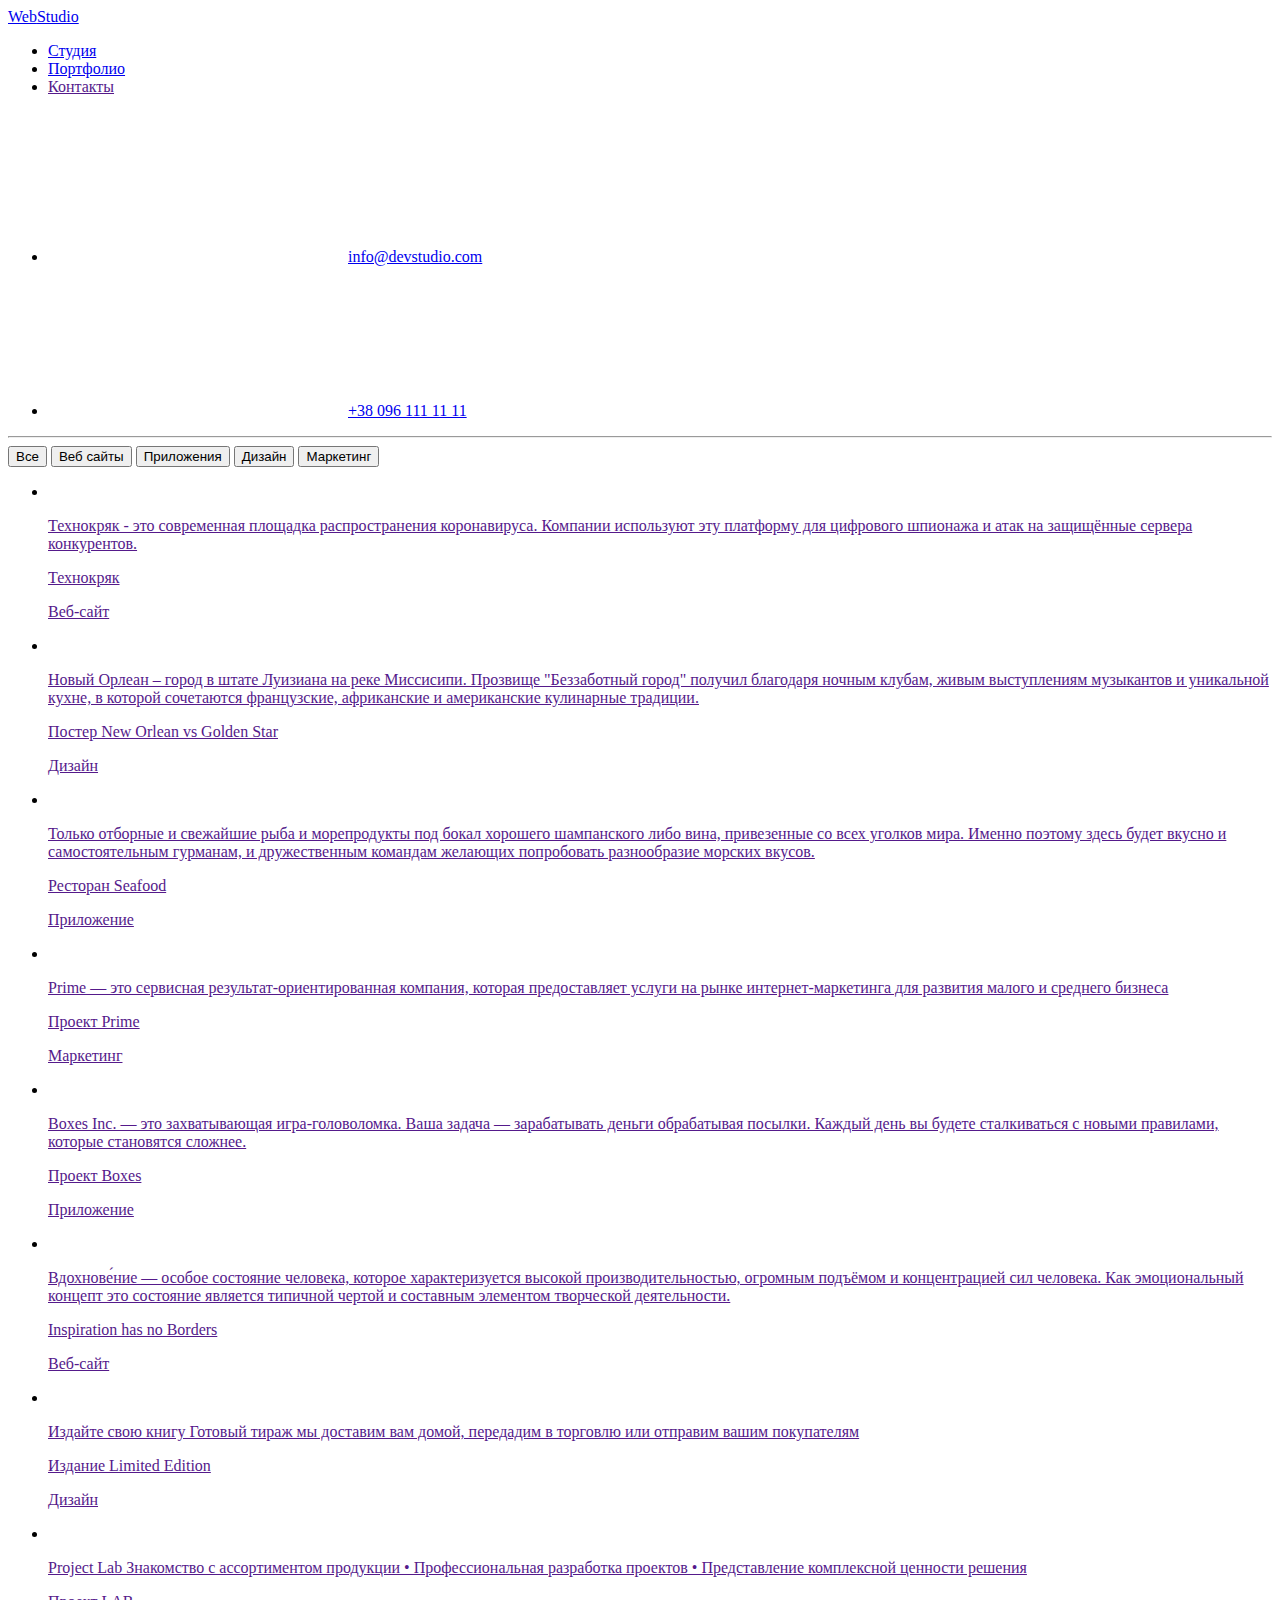
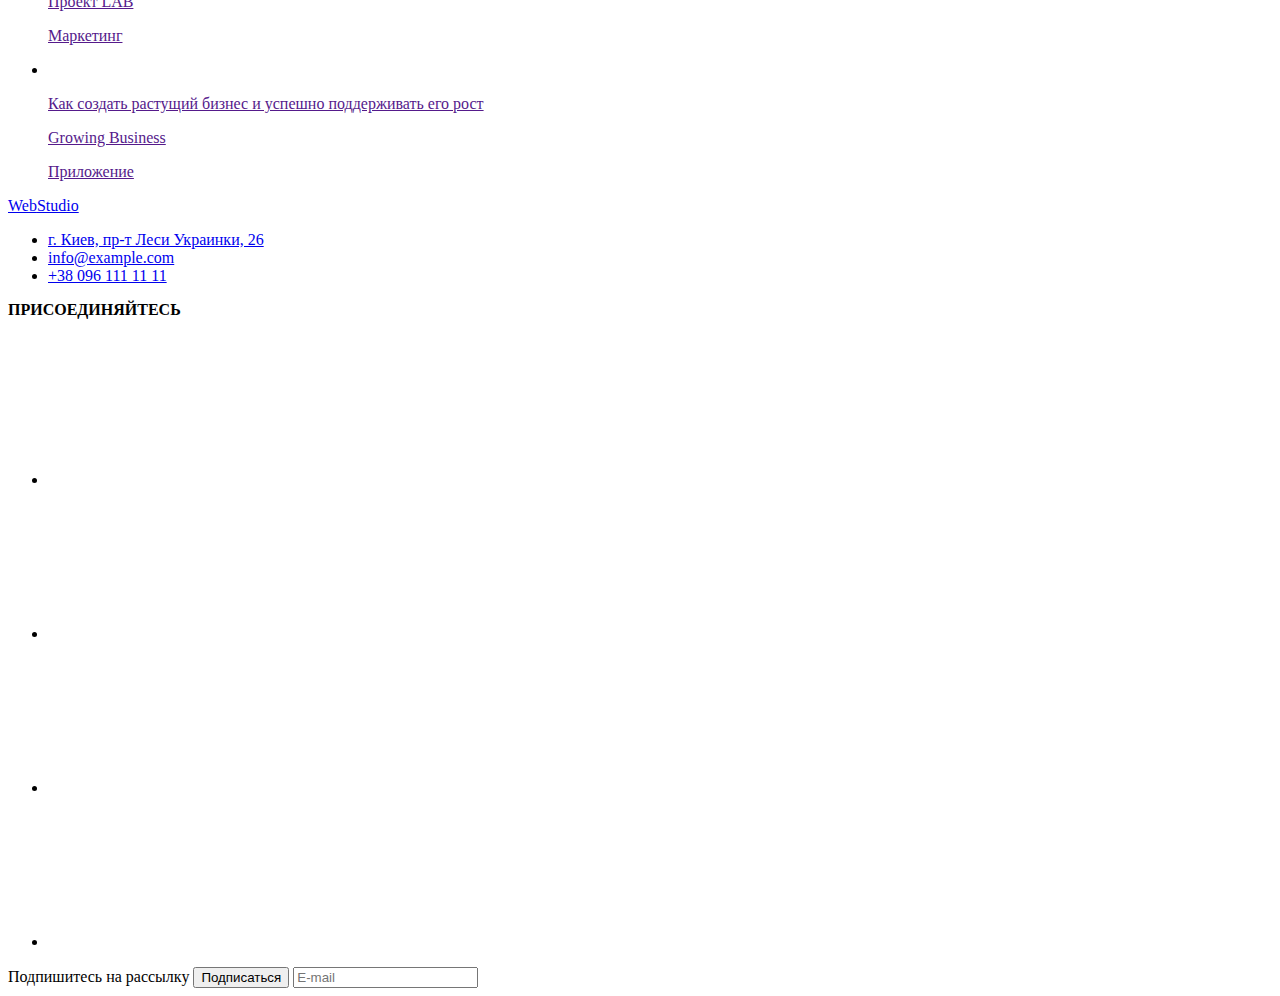
==== portfolio.html @ c7d8f881 "add_files" ====
<!DOCTYPE html>
<html lang="en">

<head>
    <meta charset="UTF-8" />
    <meta name="viewport" content="wight=device-wight, initial-scale=1.0 /">
    <title>Студия</title>
    <link rel="stylesheet"
        href="https://fonts.googleapis.com/css2?family=Oleo+Script&family=Raleway:wght@700&family=Roboto:wght@400;700;900&display=swap">
    <link rel="stylesheet" href="./css/main.min.css">
</head>

<body>
    <!-- ШАПКА САЙТА -->
    <header>
        <nav class="container main-nav">
            <a href="index.html" class="webstudio webstudio-header"><span class="accent">Web</span>Studio</a>
            <ul class="site-nav list">

                <li class="item"><a href="index.html" class="link">Студия</a> </li>
                <li class="item"><a href="portfolio.html" class="link current">Портфолио</a> </li>
                <li class="item"><a href="" class="link">Контакты</a> </li>
            </ul>

            <ul class="auth-nav list">

                <li class="item">
                    <a href="mailto:info@devstudio.com" class="link">
                        <svg class="auth-icon-svg">
                            <use href="./img/icon/sprite.svg#mail-icon"></use>
                        </svg>info@devstudio.com
                    </a>
                </li>
                <li class="item">
                    <a href="tel:+380961111111" class="link">
                        <svg class="auth-icon-svg">
                            <use href="./img/icon/sprite.svg#phone-icon"></use>
                        </svg>+38 096 111 11 11
                    </a>
                </li>
            </ul>
        </nav>
        <hr class="portfolio-header">
    </header>

    <div class="container btn-container">

        <button class="btn-accent item">Все</button>
        <button class="btn-portfolio item">Веб сайты</button>
        <button class="btn-portfolio item">Приложения</button>
        <button class="btn-portfolio item">Дизайн</button>
        <button class="btn-portfolio item">Маркетинг</button>

    </div>
    <div class="container-flex">
        <!-- "Все" -->

        <ul class="container-grid ">

            <li class="flex-element">

                <a href="" class="a-link">
                    <div class="animation">
                        <div class="hover">
                            <img src="img/portfolio/img1.jpg" alt="" width="370">

                            <div class="animation-overlay">
                                <p>
                                    Технокряк - это современная площадка распространения коронавируса. Компании
                                    используют
                                    эту платформу для цифрового шпионажа и атак на защищённые сервера конкурентов.
                                </p>
                            </div>
                        </div>
                    </div>

                    <div class="flex-text">
                        <p class="portfolio-name">Технокряк</p>
                        <p class="portfolio-type">Веб-сайт</p>
                    </div>
                </a>

            </li>


            <li class="flex-element">

                <a href="" class="a-link">
                    <div class="animation">
                        <div class="hover">
                            <img src="img/portfolio/img2.jpg" alt="" width="370">

                            <div class="animation-overlay">
                                <p>Новый Орлеан – город в штате Луизиана на реке Миссисипи.
                                    Прозвище "Беззаботный город" получил благодаря ночным клубам,
                                    живым выступлениям музыкантов и уникальной кухне, в которой сочетаются французские,
                                    африканские и американские кулинарные традиции.</p>
                            </div>
                        </div>
                    </div>
                    <div class="flex-text">
                        <p class="portfolio-name">Постер New Orlean vs Golden Star</p>
                        <p class="portfolio-type">Дизайн</p>
                    </div>
                </a>
            </li>
            <li class="flex-element">
                <a href="" class="a-link">
                    <div class="animation">
                        <div class="hover">
                            <img src="img/portfolio/img3.jpg" alt="" width="370">

                            <div class="animation-overlay">
                                <p>Только отборные и свежайшие рыба и морепродукты под
                                    бокал хорошего шампанского либо вина, привезенные со всех уголков мира. Именно
                                    поэтому здесь будет вкусно и самостоятельным гурманам, и дружественным командам
                                    желающих попробовать разнообразие морских вкусов.</p>
                            </div>
                        </div>
                    </div>
                    <div class="flex-text">
                        <p class="portfolio-name">Ресторан Seafood</p>
                        <p class="portfolio-type">Приложение</p>
                    </div>
                </a>
            </li>
            <li class="flex-element">
                <a href="" class="a-link">
                    <div class="animation">
                        <div class="hover">
                            <img src="img/portfolio/img4.jpg" alt="" width="370">

                            <div class="animation-overlay">
                                <p>Prime — это сервисная результат-ориентированная компания, которая предоставляет
                                    услуги на рынке интернет-маркетинга для развития малого и среднего бизнеса</p>
                            </div>
                        </div>
                    </div>
                    <div class="flex-text">
                        <p class="portfolio-name">Проект Prime</p>
                        <p class="portfolio-type">Маркетинг</p>
                    </div>
                </a>
            </li>
            <li class="flex-element">
                <a href="" class="a-link">
                    <div class="animation">
                        <div class="hover">
                            <img src="img/portfolio/img5.jpg" alt="" width="370">

                            <div class="animation-overlay">
                                <p>Boxes Inc. — это захватывающая игра-головоломка. Ваша задача — зарабатывать деньги
                                    обрабатывая посылки. Каждый день вы будете сталкиваться с новыми правилами, которые
                                    становятся сложнее.</p>
                            </div>
                        </div>
                    </div>
                    <div class="flex-text">
                        <p class="portfolio-name">Проект Boxes</p>
                        <p class="portfolio-type">Приложение</p>
                    </div>
                </a>
            </li>
            <li class="flex-element">
                <a href="" class="a-link">
                    <div class="animation">
                        <div class="hover">
                            <img src="img/portfolio/img6.jpg" alt="" width="370">

                            <div class="animation-overlay">
                                <p>Вдохнове́ние — особое состояние человека, которое характеризуется высокой
                                    производительностью, огромным подъёмом и концентрацией сил человека. Как
                                    эмоциональный концепт это состояние является типичной чертой и составным элементом
                                    творческой деятельности.</p>
                            </div>
                        </div>
                    </div>
                    <div class="flex-text">
                        <p class="portfolio-name">Inspiration has no Borders</p>
                        <p class="portfolio-type">Веб-сайт</p>
                    </div>
                </a>
            </li>
            <li class="flex-element">
                <a href="" class="a-link">
                    <div class="animation">
                        <div class="hover">
                            <img src="img/portfolio/img7.jpg" alt="" width="370">

                            <div class="animation-overlay">
                                <p>Издайте свою книгу
                                    Готовый тираж мы доставим вам домой, передадим в торговлю
                                    или отправим вашим покупателям

                                </p>
                            </div>
                        </div>
                    </div>
                    <div class="flex-text">
                        <p class="portfolio-name">Издание Limited Edition</p>
                        <p class="portfolio-type">Дизайн</p>
                    </div>
                </a>
            </li>
            <li class="flex-element">
                <a href="" class="a-link">
                    <div class="animation">
                        <div class="hover">
                            <img src="img/portfolio/img8.jpg" alt="" width="370">

                            <div class="animation-overlay">
                                <p>Project Lab
                                    Знакомство с ассортиментом продукции • Профессиональная разработка проектов •
                                    Представление комплексной ценности решения</p>
                            </div>
                        </div>
                    </div>
                    <div class="flex-text">
                        <p class="portfolio-name">Проект LAB</p>
                        <p class="portfolio-type">Маркетинг</p>
                    </div>
                </a>
            </li>
            <li class="flex-element">
                <a href="" class="a-link">
                    <div class="animation">
                        <div class="hover">
                            <img src="img/portfolio/img9.jpg" alt="" width="370">

                            <div class="animation-overlay">
                                <p>Как создать растущий бизнес и успешно поддерживать его рост</p>
                            </div>
                        </div>
                    </div>
                    <div class="flex-text">
                        <p class="portfolio-name">Growing Business</p>
                        <p class="portfolio-type">Приложение</p>
                    </div>
                </a>
            </li>
        </ul>
    </div>

    <footer class="footer-main">
        <nav class="container-footer">
            <div>
                <a href="index.html" class="webstudio webstudio-footer"><span class="accent">Web</span>Studio</a>

                <ul class="footer-link">
                    <li class="footer-margin"><a class="link footer-adress"
                            href="https://www.google.com/maps/d/u/0/viewer?msa=0&mid=10uSM3H-mIU3GznYo2szRIEphczw&ll=50.42732700000001%2C30.538092&z=17">
                            г. Киев, пр-т Леси Украинки, 26
                        </a>
                    </li>
                    <li class="footer-margin"><a class="link" href="mailto:info@example.com">info@example.com</a>
                    </li>
                    <li class="footer-margin"><a class="link" href="tel:+380961111111">+38 096 111 11 11</a>
                    </li>
                </ul>
            </div>
            <div class="join">
                <b>ПРИСОЕДИНЯЙТЕСЬ</b>
                <ul class="container-join">
                    <li>
                        <a class="join-icon-link" href="https://instagram.com/" target="_blank"
                            rel="noopener noreferer">
                            <svg class="join-icon-svg">
                                <use href="./img/icon/sprite.svg#team-icon1"></use>
                            </svg>

                        </a>
                    </li>
                    <li>
                        <a class="join-icon-link" href="https://twitter.com/" target="_blank" rel="noopener noreferer">
                            <svg class="join-icon-svg">
                                <use href="./img/icon/sprite.svg#team-icon2"></use>
                            </svg>

                        </a>
                    </li>
                    <li>
                        <a class="join-icon-link" href="https://fasebook.com/" target="_blank" rel="noopener noreferer">
                            <svg class="join-icon-svg">
                                <use href="./img/icon/sprite.svg#team-icon3"></use>
                            </svg>

                        </a>
                    </li>
                    <li>
                        <a class="join-icon-link" href="https://linkedin.com/" target="_blank" rel="noopener noreferer">
                            <svg class="join-icon-svg">
                                <use href="./img/icon/sprite.svg#team-icon4"></use>
                            </svg>

                        </a>
                    </li>
                </ul>
            </div>
            <div class="subscribe">
                <label for="subscribe">Подпишитесь на рассылку</label>
                <button class="btn-subscribe">Подписаться</button>
                <input class="in-subscribe" type="email" name="subscribe" placeholder="E-mail" id="subscribe">
            </div>
        </nav>
    </footer>
</body>

</html>
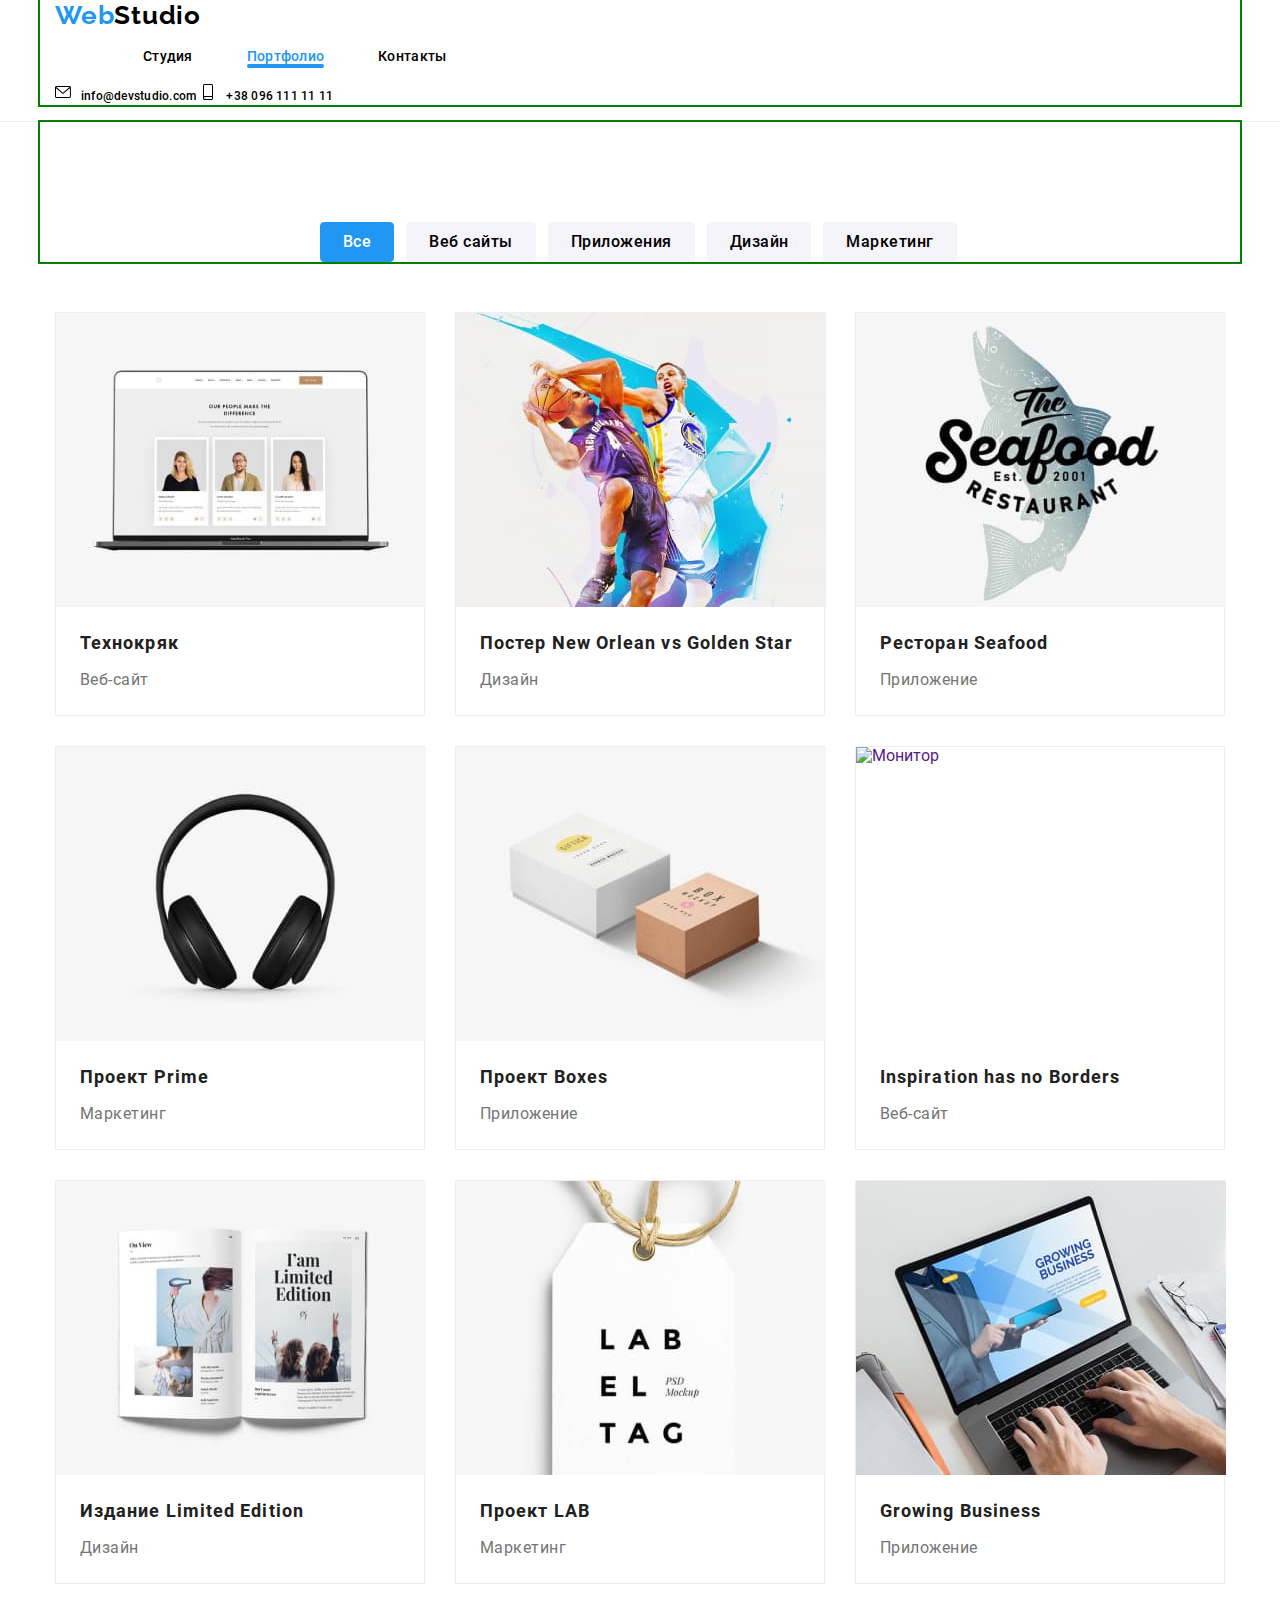
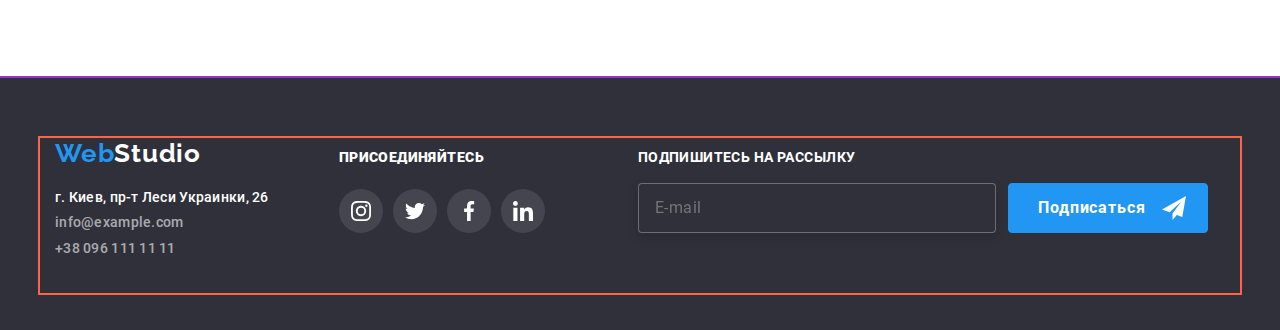
==== commit f9a7d21d: "img" ====
--- a/portfolio.html
+++ b/portfolio.html
@@ -62,7 +62,15 @@
                 <a href="" class="a-link">
                     <div class="animation">
                         <div class="hover">
-                            <img src="img/portfolio/img1.jpg" alt="" width="370">
+                            <picture>
+                                <source srcset="./img/portfolio/desktop/tehno.jpg 1x,
+                                            ./img/portfolio/desktop/tehno@2x.jpg 2x" media="(min-width: 1200px)" />
+                                <source srcset="./img/portfolio/tablet/img1.jpg 1x,
+                                             ./img/portfolio/tablet/img1@2x.jpg 2x" media="(min-width: 768px)" />
+                                <source srcset="./img/portfolio/mobile/img1.jpg 1x,
+                                            ./img/portfolio/mobile/img1@2x.jpg 2x" media="(min-width: 480px)" />
+                                <img class="portfolio-img" src="./img/portfolio/desktop/tehno.jpg" alt="Наши люди" />
+                            </picture>
 
                             <div class="animation-overlay">
                                 <p>
@@ -88,7 +96,17 @@
                 <a href="" class="a-link">
                     <div class="animation">
                         <div class="hover">
-                            <img src="img/portfolio/img2.jpg" alt="" width="370">
+                            <picture>
+                                <source srcset="./img/portfolio/desktop/poster.jpg 1x,
+                                                ./img/portfolio/desktop/poster@2x.jpg 2x"
+                                    media="(min-width: 1200px)" />
+                                <source srcset="./img/portfolio/tablet/img2.jpg 1x,
+                                                ./img/portfolio/tablet/img2@2x.jpg 2x" media="(min-width: 768px)" />
+                                <source srcset="./img/portfolio/mobile/img2.jpg 1x,
+                                                ./img/portfolio/mobile/img2@2x.jpg 2x" media="(min-width: 480px)" />
+                                <img class="portfolio-img" src="./img/portfolio/desktop/poster.jpg"
+                                    alt="Игра в баскетбол" />
+                            </picture>
 
                             <div class="animation-overlay">
                                 <p>Новый Орлеан – город в штате Луизиана на реке Миссисипи.
@@ -108,7 +126,15 @@
                 <a href="" class="a-link">
                     <div class="animation">
                         <div class="hover">
-                            <img src="img/portfolio/img3.jpg" alt="" width="370">
+                            <picture>
+                                <source srcset="./img/portfolio/desktop/resto.jpg 1x,
+                                                ./img/portfolio/desktop/resto@2x.jpg 2x" media="(min-width: 1200px)" />
+                                <source srcset="./img/portfolio/tablet/img3.jpg 1x,
+                                                ./img/portfolio/tablet/img3@2x.jpg 2x" media="(min-width: 768px)" />
+                                <source srcset="./img/portfolio/mobile/img3.jpg 1x,
+                                                ./img/portfolio/mobile/img3@2x.jpg 2x" media="(min-width: 480px)" />
+                                <img class="portfolio-img" src="./img/portfolio/desktop/resto.jpg" alt="Рыба" />
+                            </picture>
 
                             <div class="animation-overlay">
                                 <p>Только отборные и свежайшие рыба и морепродукты под
@@ -128,7 +154,16 @@
                 <a href="" class="a-link">
                     <div class="animation">
                         <div class="hover">
-                            <img src="img/portfolio/img4.jpg" alt="" width="370">
+                            <picture>
+                                <source srcset="./img/portfolio/desktop/prime.jpg 1x,
+                                                ./img/portfolio/desktop/prime@2x.jpg 2x" media="(min-width: 1200px)" />
+                                <source srcset="./img/portfolio/tablet/img4.jpg 1x,
+                                                 ./img/portfolio/tablet/img4@2x.jpg 2x" media="(min-width: 768px)" />
+                                <source srcset="./img/portfolio/mobile/img4.jpg 1x,
+                                                 ./img/portfolio/mobile/img4@2x.jpg 2x" media="(min-width: 480px)" />
+                                <img class="portfolio-img" src="./img/portfolio/desktop/prime.jpg" alt="Наушники" />
+                            </picture>
+
 
                             <div class="animation-overlay">
                                 <p>Prime — это сервисная результат-ориентированная компания, которая предоставляет
@@ -146,7 +181,17 @@
                 <a href="" class="a-link">
                     <div class="animation">
                         <div class="hover">
-                            <img src="img/portfolio/img5.jpg" alt="" width="370">
+                            <picture>
+                                <source srcset="./img/portfolio/desktop/box-project.jpg 1x,
+                                                ./img/portfolio/desktop/box-project@2x.jpg 2x"
+                                    media="(min-width: 1200px)" />
+                                <source srcset="./img/portfolio/tablet/img5.jpg 1x,
+                                                 ./img/portfolio/tablet/img5@2x.jpg 2x" media="(min-width: 768px)" />
+                                <source srcset="./img/portfolio/mobile/img5.jpg 1x,
+                                                ./img/portfolio/mobile/img5@2x.jpg 2x" media="(min-width: 480px)" />
+                                <img class="portfolio-img" src="./img/portfolio/desktop/box-project.jpg"
+                                    alt="Коробка" />
+                            </picture>
 
                             <div class="animation-overlay">
                                 <p>Boxes Inc. — это захватывающая игра-головоломка. Ваша задача — зарабатывать деньги
@@ -165,7 +210,17 @@
                 <a href="" class="a-link">
                     <div class="animation">
                         <div class="hover">
-                            <img src="img/portfolio/img6.jpg" alt="" width="370">
+                            <picture>
+                                <source srcset="./img/portfolio/desktop/inspiration.jpg 1x,
+                                            ./img/portfolio/desktop/inspiration@2x.jpg 2x"
+                                    media="(min-width: 1200px)" />
+                                <source srcset="./img/portfolio/tablet/img6.jpg 1x,
+                                             ./img/portfolio/tablet/img6@2x.jpg 2x" media="(min-width: 768px)" />
+                                <source srcset="./img/portfolio/mobile/img6.jpg 1x,
+                                            ./img/portfolio/mobile/img6@2x.jpg 2x" media="(min-width: 480px)" />
+                                <img class="portfolio-img" src="./img/portfolio/desktop/inspiration.jpg"
+                                    alt="Монитор" />
+                            </picture>
 
                             <div class="animation-overlay">
                                 <p>Вдохнове́ние — особое состояние человека, которое характеризуется высокой
@@ -185,7 +240,15 @@
                 <a href="" class="a-link">
                     <div class="animation">
                         <div class="hover">
-                            <img src="img/portfolio/img7.jpg" alt="" width="370">
+                            <picture>
+                                <source srcset="./img/portfolio/desktop/limited.jpg 1x,
+                                        ./img/portfolio/desktop/limited@2x.jpg 2x" media="(min-width: 1200px)" />
+                                <source srcset="./img/portfolio/tablet/img7.jpg 1x,
+                                        ./img/portfolio/tablet/img7@2x.jpg 2x" media="(min-width: 768px)" />
+                                <source srcset="./img/portfolio/mobile/img7.jpg 1x,
+                                        ./img/portfolio/mobile/img7@2x.jpg 2x" media="(min-width: 480px)" />
+                                <img class="portfolio-img" src="./img/portfolio/desktop/limited.jpg" alt="Книга" />
+                            </picture>
 
                             <div class="animation-overlay">
                                 <p>Издайте свою книгу
@@ -206,7 +269,15 @@
                 <a href="" class="a-link">
                     <div class="animation">
                         <div class="hover">
-                            <img src="img/portfolio/img8.jpg" alt="" width="370">
+                            <picture>
+                                <source srcset="./img/portfolio/desktop/lab.jpg 1x,
+                                                 ./img/portfolio/desktop/lab@2x.jpg 2x" media="(min-width: 1200px)" />
+                                <source srcset="./img/portfolio/tablet/img8.jpg 1x,
+                                                ./img/portfolio/tablet/img8@2x.jpg 2x" media="(min-width: 768px)" />
+                                <source srcset="./img/portfolio/mobile/img8.jpg 1x,
+                                                ./img/portfolio/mobile/img8@2x.jpg 2x" media="(min-width: 480px)" />
+                                <img class="portfolio-img" src="./img/portfolio/desktop/lab.jpg" alt="Брелок" />
+                            </picture>
 
                             <div class="animation-overlay">
                                 <p>Project Lab
@@ -225,7 +296,15 @@
                 <a href="" class="a-link">
                     <div class="animation">
                         <div class="hover">
-                            <img src="img/portfolio/img9.jpg" alt="" width="370">
+                            <picture>
+                                <source srcset="./img/portfolio/desktop/business.jpg 1x,
+                                            ./img/portfolio/desktop/business@2x.jpg 2x" media="(min-width: 1200px)" />
+                                <source srcset="./img/portfolio/tablet/img9.jpg 1x,
+                                        ./img/portfolio/tablet/img9@2x.jpg 2x" media="(min-width: 768px)" />
+                                <source srcset="./img/portfolio/mobile/img9.jpg 1x,
+                                        ./img/portfolio/mobile/img9@2x.jpg 2x" media="(min-width: 480px)" />
+                                <img class="portfolio-img" src="./img/portfolio/desktop/business.jpg" alt="Брелок" />
+                            </picture>
 
                             <div class="animation-overlay">
                                 <p>Как создать растущий бизнес и успешно поддерживать его рост</p>
--- a/css/main.min.css
+++ b/css/main.min.css
@@ -0,0 +1,2 @@
+/*! modern-normalize v1.0.0 | MIT License | https://github.com/sindresorhus/modern-normalize */*,*::before,*::after{-webkit-box-sizing:border-box;box-sizing:border-box}:root{-moz-tab-size:4;-o-tab-size:4;tab-size:4}html{line-height:1.15;-webkit-text-size-adjust:100%}body{margin:0}body{font-family:system-ui,-apple-system,"Segoe UI",Roboto,Helvetica,Arial,sans-serif,"Apple Color Emoji","Segoe UI Emoji"}hr{height:0;color:inherit}abbr[title]{-webkit-text-decoration:underline dotted;text-decoration:underline dotted}b,strong{font-weight:bolder}code,kbd,samp,pre{font-family:ui-monospace, SFMono-Regular, Consolas, 'Liberation Mono', Menlo, monospace;font-size:1em}small{font-size:80%}sub,sup{font-size:75%;line-height:0;position:relative;vertical-align:baseline}sub{bottom:-0.25em}sup{top:-0.5em}table{text-indent:0;border-color:inherit}button,input,optgroup,select,textarea{font-family:inherit;font-size:100%;line-height:1.15;margin:0}button,select{text-transform:none}button,[type='button'],[type='reset'],[type='submit']{-webkit-appearance:button}::-moz-focus-inner{border-style:none;padding:0}:-moz-focusring{outline:1px dotted ButtonText}:-moz-ui-invalid{box-shadow:none}legend{padding:0}progress{vertical-align:baseline}::-webkit-inner-spin-button,::-webkit-outer-spin-button{height:auto}[type='search']{-webkit-appearance:textfield;outline-offset:-2px}::-webkit-search-decoration{-webkit-appearance:none}::-webkit-file-upload-button{-webkit-appearance:button;font:inherit}summary{display:list-item}@font-face{font-family:'Roboto';font-style:normal;font-weight:400;src:url("../fonts/roboto/roboto-v20-latin_cyrillic-regular.eot");src:local("Roboto"),local("Roboto-Regular"),url("../fonts/roboto/roboto-v20-latin_cyrillic-regular.eot?#iefix") format("embedded-opentype"),url("../fonts/roboto/roboto-v20-latin_cyrillic-regular.woff2") format("woff2"),url("../fonts/roboto/roboto-v20-latin_cyrillic-regular.woff") format("woff"),url("../fonts/roboto/roboto-v20-latin_cyrillic-regular.ttf") format("truetype"),url("../fonts/roboto/roboto-v20-latin_cyrillic-regular.svg#Roboto") format("svg")}@font-face{font-family:'Roboto';font-style:normal;font-weight:500;src:url("../fonts/roboto/roboto-v20-latin_cyrillic-500.eot");src:local("Roboto Medium"),local("Roboto-Medium"),url("../fonts/roboto/roboto-v20-latin_cyrillic-500.eot?#iefix") format("embedded-opentype"),url("../fonts/roboto/roboto-v20-latin_cyrillic-500.woff2") format("woff2"),url("../fonts/roboto/roboto-v20-latin_cyrillic-500.woff") format("woff"),url("../fonts/roboto/roboto-v20-latin_cyrillic-500.ttf") format("truetype"),url("../fonts/roboto/roboto-v20-latin_cyrillic-500.svg#Roboto") format("svg")}@font-face{font-family:'Roboto';font-style:normal;font-weight:700;src:url("../fonts/roboto/roboto-v20-latin_cyrillic-700.eot");src:local("Roboto Bold"),local("Roboto-Bold"),url("../fonts/roboto/roboto-v20-latin_cyrillic-700.eot?#iefix") format("embedded-opentype"),url("../fonts/roboto/roboto-v20-latin_cyrillic-700.woff2") format("woff2"),url("../fonts/roboto/roboto-v20-latin_cyrillic-700.woff") format("woff"),url("../fonts/roboto/roboto-v20-latin_cyrillic-700.ttf") format("truetype"),url("../fonts/roboto/roboto-v20-latin_cyrillic-700.svg#Roboto") format("svg")}@font-face{font-family:'Roboto';font-style:normal;font-weight:900;src:url("../fonts/roboto/roboto-v20-latin_cyrillic-900.eot");src:local("Roboto Black"),local("Roboto-Black"),url("../fonts/roboto/roboto-v20-latin_cyrillic-900.eot?#iefix") format("embedded-opentype"),url("../fonts/roboto/roboto-v20-latin_cyrillic-900.woff2") format("woff2"),url("../fonts/roboto/roboto-v20-latin_cyrillic-900.woff") format("woff"),url("../fonts/roboto/roboto-v20-latin_cyrillic-900.ttf") format("truetype"),url("../fonts/roboto/roboto-v20-latin_cyrillic-900.svg#Roboto") format("svg")}@font-face{font-family:'Raleway';font-style:normal;font-weight:400;src:url("../fonts/raleway/raleway-v18-latin_cyrillic-regular.eot");src:local(""),url("../fonts/raleway/raleway-v18-latin_cyrillic-regular.eot?#iefix") format("embedded-opentype"),url("../fonts/raleway/raleway-v18-latin_cyrillic-regular.woff2") format("woff2"),url("../fonts/raleway/raleway-v18-latin_cyrillic-regular.woff") format("woff"),url("../fonts/raleway/raleway-v18-latin_cyrillic-regular.ttf") format("truetype"),url("../fonts/raleway/raleway-v18-latin_cyrillic-regular.svg#Raleway") format("svg")}@font-face{font-family:'Raleway';font-style:normal;font-weight:700;src:url("../fonts/raleway/raleway-v18-latin_cyrillic-700.eot");src:local(""),url("../fonts/raleway/raleway-v18-latin_cyrillic-700.eot?#iefix") format("embedded-opentype"),url("../fonts/raleway/raleway-v18-latin_cyrillic-700.woff2") format("woff2"),url("../fonts/raleway/raleway-v18-latin_cyrillic-700.woff") format("woff"),url("../fonts/raleway/raleway-v18-latin_cyrillic-700.ttf") format("truetype"),url("../fonts/raleway/raleway-v18-latin_cyrillic-700.svg#Raleway") format("svg")}html{-webkit-box-sizing:border-box;box-sizing:border-box}*,*::before,*::after{-webkit-box-sizing:inherit;box-sizing:inherit}body{margin:0;font-family:"Roboto",sans-serif;font-style:normal}img{display:block;max-width:100%;height:auto}.a-link{display:block;text-decoration:none}.feautures-item,.revews-set{padding:0;margin:0;list-style:none}.container{padding-left:15px;padding-right:15px;margin-left:auto;margin-right:auto;list-style:none}@media (min-width: 480px){.container{width:480px;outline:2px solid sienna}}@media (min-width: 768px){.container{width:768px;outline:2px solid blue}}@media (min-width: 1200px){.container{width:1200px;outline:2px solid green}}.center-container{display:-webkit-box;display:-ms-flexbox;display:flex;list-style:none;-webkit-box-pack:justify;-ms-flex-pack:justify;justify-content:space-between}.section{padding-top:94px}section.title{margin-top:0;margin-bottom:24px}.page-header{border-bottom:2px solid black;position:relative}.page-header .nav{display:-webkit-box;display:-ms-flexbox;display:flex;-webkit-box-align:center;-ms-flex-align:center;align-items:center;-webkit-box-pack:justify;-ms-flex-pack:justify;justify-content:space-between;min-height:60px}.button-menu{display:-webkit-inline-box;display:-ms-inline-flexbox;display:inline-flex;margin:0;padding:0;border:none;height:60px;-webkit-box-align:center;-ms-flex-align:center;align-items:center;-webkit-box-pack:justify;-ms-flex-pack:justify;justify-content:space-between;background-color:transparent}@media (min-width: 768px){.button-menu{display:none}}.button-menu .icon-close{display:none}.button-menu.is-open .icon-close{display:block}.button-menu.is-open .icon-menu{display:none}.button-menu:hover .icon-close{fill:#2196F3}.button-menu:hover .icon-menu{fill:#2196F3}.menu-container{padding:0px;background-color:#fff;text-align:center;font-size:18px}.menu-container.is-open{display:block}@media (min-width: 768px){.menu-container.is-open{display:-webkit-inline-box;display:-ms-inline-flexbox;display:inline-flex;-webkit-box-pack:justify;-ms-flex-pack:justify;justify-content:space-between}}@media (max-width: 767px){.menu-container{display:none;height:393px;position:absolute;top:100%;left:0;width:100%}}@media (min-width: 768px){.menu-container{display:-webkit-inline-box;display:-ms-inline-flexbox;display:inline-flex;-webkit-box-pack:justify;-ms-flex-pack:justify;justify-content:space-between;-webkit-box-flex:2;-ms-flex-positive:2;flex-grow:2}}.navigation{outline:1px solid orange}.contacts{outline:1px solid ci;color:#757575}.webstudio{display:-webkit-inline-box;display:-ms-inline-flexbox;display:inline-flex;font-family:Raleway;font-weight:700;font-style:normal;font-size:26px;line-height:1.192;letter-spacing:0.03em;text-decoration:none;-webkit-box-align:center;-ms-flex-align:center;align-items:center}.webstudio-header{color:#000}@media (min-width: 768px){.site-nav .item{display:-webkit-inline-box;display:-ms-inline-flexbox;display:inline-flex;-webkit-box-align:baseline;-ms-flex-align:baseline;align-items:baseline;margin-left:88px;font-size:14px}.site-nav .item:not(:last-child){margin-right:50px}}@media (max-width: 767px){.site-nav .item:first-child{padding-top:60px}.site-nav .item{display:-webkit-box;display:-ms-flexbox;display:flex;-webkit-box-pack:center;-ms-flex-pack:center;justify-content:center;padding-bottom:40px}}.auth-nav{margin-left:auto}@media (min-width: 768px){.auth-nav .item{display:block;text-align:left;font-size:12px}}@media (min-width: 1200px){.auth-nav .item{display:-webkit-inline-box;display:-ms-inline-flexbox;display:inline-flex;-webkit-box-align:baseline;-ms-flex-align:baseline;align-items:baseline}}@media (max-width: 767px){.auth-nav .item:first-child{padding-top:20px;font-size:18px}.auth-nav .item{display:-webkit-box;display:-ms-flexbox;display:flex;-webkit-box-pack:center;-ms-flex-pack:center;justify-content:center;padding-bottom:16px}}.auth-nav .link{font-style:normal;font-weight:500;line-height:1.17166;letter-spacing:0.02em;color:inherit;text-decoration:none}.link{display:block;padding-top:0px;font-weight:500;font-style:normal;line-height:1.17166;letter-spacing:0.02em;text-decoration:none;color:inherit}.link:hover,.link:focus{color:#2196F3}.link.current{color:#2196F3}.link.current::after{content:"";display:block;height:4px;background:#2196F3;border-radius:2px;margin-left:auto;margin-right:auto}.accent{color:#2196F3}.auth-icon-svg{width:16px;height:16px;fill:currentColor;margin-right:10px}.item .link{display:block;-webkit-box-align:center;-ms-flex-align:center;align-items:center;-webkit-box-pack:center;-ms-flex-pack:center;justify-content:center}.site-nav .item+.item{margin-left:0px}.footer-main{padding-left:15px;padding-right:15px;margin-left:auto;margin-right:auto;outline:2px solid darkorchid;padding-top:60px;padding-bottom:0;background-color:#2F303A}@media (min-width: 1200px){.footer-main{height:252px;margin-top:94px}}@media (max-width: 767px){.footer-main{height:603px;margin-top:45px}}.container-footer{margin-left:auto;margin-right:auto;outline:2px solid tomato;padding:0 15px;display:-webkit-box;display:-ms-flexbox;display:flex}@media (max-width: 767px){.container-footer{-ms-flex-wrap:wrap;flex-wrap:wrap;-webkit-box-pack:space-evenly;-ms-flex-pack:space-evenly;justify-content:space-evenly;text-align:center}}@media (min-width: 1200px){.container-footer{width:1200px;-webkit-box-align:baseline;-ms-flex-align:baseline;align-items:baseline}}.footer-link{font-style:normal;color:rgba(255,255,255,0.6);font-weight:400;font-size:14px;line-height:1.71;letter-spacing:0.03em;list-style:none;padding-left:0;margin-top:20px}.link.footer-adress{color:#fff}.footer-margin{margin-bottom:9px}.webstudio-footer{color:#fff}.join{color:#fff;width:206px;height:86px;font-style:normal;font-weight:bold;font-size:14px;line-height:1.43;letter-spacing:0.03em;text-decoration:none}@media (min-width: 1200px){.join{margin-left:70px}}@media (min-width: 480px){.join{margin-bottom:60px}}.container-join{display:-webkit-box;display:-ms-flexbox;display:flex;list-style:none;padding:0;margin-top:22px;margin-bottom:0;margin-left:auto;margin-right:auto;-webkit-box-pack:justify;-ms-flex-pack:justify;justify-content:space-between}.subscribe{color:#fff;padding:0;text-transform:uppercase;font-style:normal;font-weight:bold;font-size:14px;line-height:1.43;letter-spacing:0.03em;text-decoration:none}@media (min-width: 1200px){.subscribe{position:relative;margin-left:93px;width:570px;height:86px}}@media (max-width: 767px){.subscribe{width:450px;-webkit-box-align:center;-ms-flex-align:center;align-items:center}}.btn-subscribe{font-family:inherit;color:#fff;border-radius:4px;border-color:#2196F3;background-color:#2196F3;font-style:normal;font-weight:700;font-size:16px;line-height:1.87;letter-spacing:0.06em;width:200px;height:50px;border:1px solid #2196F3;margin-top:0;margin-left:0;-webkit-box-align:center;-ms-flex-align:center;align-items:center;padding-left:29px;padding-right:28px;background-image:url(../img/send.svg);background-size:24px 24px;background-position:88%;background-repeat:no-repeat}@media (min-width: 1200px){.btn-subscribe{display:-webkit-box;display:-ms-flexbox;display:flex;position:absolute;top:36px;right:0}}.in-subscribe{font-style:normal;font-weight:normal;font-size:16px;line-height:1.25;-webkit-box-align:center;-ms-flex-align:center;align-items:center;letter-spacing:0.03em;color:rgba(255,255,255,0.6);background-color:#2F303A;width:358px;height:50px;border:1px solid rgba(255,255,255,0.3);-webkit-box-sizing:border-box;box-sizing:border-box;-webkit-filter:drop-shadow(0px 4px 4px rgba(0,0,0,0.15));filter:drop-shadow(0px 4px 4px rgba(0,0,0,0.15));border-radius:4px}@media (min-width: 1200px){.in-subscribe{display:-webkit-box;display:-ms-flexbox;display:flex;position:absolute;top:36px;left:0;padding-left:16px}}@media (max-width: 767px){.in-subscribe{margin-top:20px;margin-bottom:20px}}.effect-solving{text-align:center;min-height:600px;margin-left:auto;margin-right:auto;background-color:#2F303A;background-size:cover;background-position:center;padding-top:200px}@media screen and (max-width: 767px){.effect-solving{background-image:-webkit-gradient(linear, left top, right top, from(rgba(47,48,58,0.4)), to(rgba(47,48,58,0.4))),url("/img/hero/mobile/img-hero.jpg");background-image:linear-gradient(to right, rgba(47,48,58,0.4), rgba(47,48,58,0.4)),url("/img/hero/mobile/img-hero.jpg")}}@media screen and (max-width: 767px) and (min-device-pixel-ratio: 2), screen and (max-width: 767px) and (-webkit-min-device-pixel-ratio: 2), screen and (max-width: 767px) and (min-resolution: 192dpi), screen and (max-width: 767px) and (min-resolution: 2dppx){.effect-solving{background-image:-webkit-gradient(linear, left top, right top, from(rgba(47,48,58,0.4)), to(rgba(47,48,58,0.4))),url("/img/hero/mobile/img-hero@2x.jpg");background-image:linear-gradient(to right, rgba(47,48,58,0.4), rgba(47,48,58,0.4)),url("/img/hero/mobile/img-hero@2x.jpg")}}@media screen and (min-width: 768px){.effect-solving{height:600px;background-image:-webkit-gradient(linear, left top, right top, from(rgba(47,48,58,0.4)), to(rgba(47,48,58,0.4))),url("/img/hero/tablet/img-hero.jpg");background-image:linear-gradient(to right, rgba(47,48,58,0.4), rgba(47,48,58,0.4)),url("/img/hero/tablet/img-hero.jpg")}}@media screen and (min-width: 768px) and (min-device-pixel-ratio: 2), screen and (min-width: 768px) and (-webkit-min-device-pixel-ratio: 2), screen and (min-width: 768px) and (min-resolution: 192dpi), screen and (min-width: 768px) and (min-resolution: 2dppx){.effect-solving{background-image:-webkit-gradient(linear, left top, right top, from(rgba(47,48,58,0.4)), to(rgba(47,48,58,0.4))),url("/img/hero/tablet/img-hero@2x.jpg");background-image:linear-gradient(to right, rgba(47,48,58,0.4), rgba(47,48,58,0.4)),url("/img/hero/tablet/img-hero@2x.jpg")}}@media screen and (min-width: 1200px){.effect-solving{background-image:-webkit-gradient(linear, left top, right top, from(rgba(47,48,58,0.4)), to(rgba(47,48,58,0.4))),url("/img/hero/desktop/img-hero.jpg");background-image:linear-gradient(to right, rgba(47,48,58,0.4), rgba(47,48,58,0.4)),url("/img/hero/desktop/img-hero.jpg")}}@media screen and (min-width: 1200px) and (min-device-pixel-ratio: 2), screen and (min-width: 1200px) and (-webkit-min-device-pixel-ratio: 2), screen and (min-width: 1200px) and (min-resolution: 192dpi), screen and (min-width: 1200px) and (min-resolution: 2dppx){.effect-solving{background-image:-webkit-gradient(linear, left top, right top, from(rgba(47,48,58,0.4)), to(rgba(47,48,58,0.4))),url("/img/hero/desktop/Img-hero@2x.jpg");background-image:linear-gradient(to right, rgba(47,48,58,0.4), rgba(47,48,58,0.4)),url("/img/hero/desktop/Img-hero@2x.jpg")}}.title-h1{font-weight:900;letter-spacing:0.06em;text-transform:uppercase;color:#fff;margin:0 auto;margin-top:0}@media (min-width: 1200px){.title-h1{width:696px;font-size:44px;line-height:1.364}}@media (max-width: 767px){.title-h1{width:360px;font-size:26px;line-height:1.615}}.btn{font-family:inherit;color:#fff;border-radius:4px;border-color:#2196F3;background-color:#2196F3;font-style:normal;font-weight:700;font-size:16px;line-height:1.87;letter-spacing:0.06em;margin-top:30px;width:200px;height:50px;border:1px solid #2196F3}.backdrop{top:0;left:0;width:100%;height:100%;background-color:rgba(0,0,0,0.5);opacity:1;visibility:visible;-webkit-transition:opacity 250ms cubic-bezier(0.4, 0, 0.2, 1),visibility 250ms cubic-bezier(0.4, 0, 0.2, 1);transition:opacity 250ms cubic-bezier(0.4, 0, 0.2, 1),visibility 250ms cubic-bezier(0.4, 0, 0.2, 1)}@media (min-width: 1200px){.backdrop{position:fixed}}@media (max-width: 767px){.backdrop{padding-top:94px;padding-bottom:94px;padding-right:15px;padding-right:15px}}.backdrop.is-hidden{visibility:hidden;opacity:0;pointer-events:none}.modal{position:relative;top:50%;left:50%;width:528px;height:581px;background-color:#fff;border-radius:4px;-webkit-transform:translate(-50%, -50%) scale(1);transform:translate(-50%, -50%) scale(1)}.btn-close{display:inline-block;position:absolute;top:8px;right:8px;width:30px;height:30px;background-image:url(../img/modal-form/close1.svg);border:none;background-color:#fff}.btn-close:hover,.btn-close:focus{background-image:url(../img/modal-form/close2.svg)}.modal-font{padding-top:40px;font-style:normal;font-weight:bold;font-size:20px;line-height:23px;text-align:center;letter-spacing:0.03em}.form-style-input{position:relative}.form-icon{position:absolute;top:50%;left:56px;-webkit-transform:translateY(-50%);transform:translateY(-50%);display:inline-block;width:18px;height:18px}.form-input{display:-webkit-box;display:-ms-flexbox;display:flex;-webkit-box-align:center;-ms-flex-align:center;align-items:center;margin-left:41px;margin-top:30px;width:448px;height:40px;border:1px solid rgba(33,33,33,0.2);-webkit-box-sizing:border-box;box-sizing:border-box;border-radius:4px;font-style:normal;font-weight:normal;font-size:14px;line-height:16px;letter-spacing:0.01em;padding:0;color:#000;padding-left:42px}.form-input:focus,.form-input:hover{outline:none;border-color:#2196F3}.form-input:focus ~ .form-icon,.form-input:hover ~ .form-icon{fill:#2196F3}.form-label{position:absolute;-webkit-transform:translateY(-40px);transform:translateY(-40px);top:50%;left:41px;font-style:normal;font-weight:normal;font-size:12px;line-height:1.167;letter-spacing:0.01em;color:#757575}.checkbox{-webkid-appearance:none;-moz-appearance:none;-webkit-appearance:none;appearance:none;position:absolute;top:0}.checkbox-label{position:relative;display:inline-block;font-style:normal;font-weight:normal;font-size:14px;line-height:1.714;letter-spacing:0.03em;padding:0;top:20px;text-align:center;color:#757575}.checkbox-icon{display:inline-block;vertical-align:middle;margin-right:5px;background-repeat:no-repeat;width:16px;height:15px;padding:0px;background-image:url(../img/modal-form/check1.svg)}.checkbox:checked+.checkbox-icon{background-image:url(../img/modal-form/check2.svg)}.form-link{display:inline-block;padding:0px;margin:0px;margin-top:20px;font-style:normal;font-weight:normal;font-size:14px;line-height:1.714;letter-spacing:0.03em;color:#2196F3;padding:0px;margin:0px}.label-check{font-style:normal;font-weight:normal;font-size:14px;line-height:24px;line-height:1.714;letter-spacing:0.03em;color:#757575}.btn-send{font-family:inherit;color:#fff;border-radius:4px;border-color:#2196F3;background-color:#2196F3;font-style:normal;font-weight:700;font-size:16px;line-height:1.87;letter-spacing:0.06em;margin-top:50px;width:200px;height:50px;border:1px solid #2196F3}.btn-send:hover,.btn-send:focus{-webkit-box-shadow:0px 4px 4px rgba(0,0,0,0.15);box-shadow:0px 4px 4px rgba(0,0,0,0.15)}.textarea-form{height:120px;width:448px;resize:none;display:-webkit-box;display:-ms-flexbox;display:flex;margin-left:41px;margin-top:30px;border:1px solid rgba(33,33,33,0.2);-webkit-box-sizing:border-box;box-sizing:border-box;border-radius:4px;font-style:normal;font-weight:normal;font-size:14px;line-height:16px;letter-spacing:0.01em;color:#000;padding-left:16px;padding-top:12px}.team-icon-link{display:-webkit-box;display:-ms-flexbox;display:flex;-webkit-box-pack:center;-ms-flex-pack:center;justify-content:center;-webkit-box-align:center;-ms-flex-align:center;align-items:center;width:44px;height:44px;background-color:#fff;border-radius:50%}.team-icon-link:hover,.team-icon-link:focus{background-color:#2196F3}.team-icon-link:hover .team-icon-svg,.team-icon-link:focus .team-icon-svg{fill:#fff}.join-icon-link{display:-webkit-box;display:-ms-flexbox;display:flex;-webkit-box-pack:center;-ms-flex-pack:center;justify-content:center;-webkit-box-align:center;-ms-flex-align:center;align-items:center;width:44px;height:44px;background-color:rgba(255,255,255,0.1);border-radius:50%}.join-icon-link:hover,.join-icon-link:focus{background-color:#2196F3}.join-icon-link:hover .team-icon-svg,.join-icon-link:focus .team-icon-svg{fill:#fff}.team-icon-svg{width:20px;height:20px;fill:#AFB1B8}.join-icon-svg{width:20px;height:20px;fill:#fff}.p-advantages{font-style:normal;font-weight:normal;font-size:14px;line-height:1.71;letter-spacing:0.03em;color:#757575;height:75px;margin:0;margin-top:10px;text-align:justify}.title-h3{font-weight:bold;font-size:14px;line-height:16px;letter-spacing:0.03em;text-transform:uppercase;color:#212121;margin:0;padding:0}.icon1::before{background-image:url(../img/advantages-icon1.svg)}.icon2::before{background-image:url(../img/advantages-icon2.svg)}.icon3::before{background-image:url(../img/advantages-icon3.svg)}.icon4::before{background-image:url(../img/advantages-icon4.svg)}@media (min-width: 768px){.features-set{display:-webkit-box;display:-ms-flexbox;display:flex;-ms-flex-wrap:wrap;flex-wrap:wrap;margin:-5px}}@media (min-width: 1200px){.features-set{margin:-15px}}.icon-advantages{padding:0;margin-top:0;margin-bottom:0;color:#fff;font-size:32px}@media screen and (min-width: 768px){.icon-advantages{-ms-flex-preferred-size:calc((100% - 4 * 5px)/2);flex-basis:calc((100% - 4 * 5px)/2);margin:5px}}@media screen and (min-width: 1200px){.icon-advantages{-ms-flex-preferred-size:calc((100% - 8* 15px)/4);flex-basis:calc((100% - 8* 15px)/4);margin:15px}}@media screen and (max-width: 737px){.icon-advantages:not(:last-child){margin-bottom:30px}}.icon-advantages::before{content:"";display:block;margin-bottom:30px;height:120px;background-repeat:no-repeat;background-position:center;background-color:#F5F4FA}@media screen and (max-width: 1200px){.whatarewedoing{display:none}}.title-h2{font-weight:bold;font-size:36px;line-height:1.167;text-align:center;letter-spacing:0.03em;color:#212121;margin:0px 0px 50px 0px}.title-img{position:absolute;display:-webkit-box;display:-ms-flexbox;display:flex;width:370px;height:70px;background-color:rgba(47,48,58,0.8);margin:0px;padding:0px;bottom:0px;text-align:center;font-weight:bold;font-size:14px;line-height:1.143;letter-spacing:0.03em;text-transform:uppercase;color:#fff}.team-section{background-color:#F5F4FA;margin-top:94px;margin-bottom:0;padding-top:94px;text-align:center}@media (min-width: 480px){.team-img{height:460px;width:450px}}@media (min-width: 768px){.team-img{height:374px;width:354px}}@media (min-width: 1200px){.team-img{width:270px;height:260px}}@media (min-width: 768px){.team-set{display:-webkit-box;display:-ms-flexbox;display:flex;-ms-flex-wrap:wrap;flex-wrap:wrap;margin:-5px}}@media (min-width: 1200px){.team-set{margin:-15px}}.team-li{background-color:white;-webkit-box-shadow:0px 1px 3px rgba(0,0,0,0.12),0px 1px 1px rgba(0,0,0,0.14),0px 2px 1px rgba(0,0,0,0.2);box-shadow:0px 1px 3px rgba(0,0,0,0.12),0px 1px 1px rgba(0,0,0,0.14),0px 2px 1px rgba(0,0,0,0.2);border-radius:0px 0px 4px 4px}@media (min-width: 480px){.team-li{height:622px;width:450px}}@media (min-width: 768px){.team-li{height:536px;width:354px;-ms-flex-preferred-size:calc((100% - 4 * 5px)/2);flex-basis:calc((100% - 4 * 5px)/2);margin:5px}}@media (min-width: 1200px){.team-li{height:428px;width:270px;-ms-flex-preferred-size:calc((100% - 8* 15px)/4);flex-basis:calc((100% - 8* 15px)/4);margin:15px}}@media (max-width: 767px){.team-li:not(:last-child){margin-bottom:30px}}.team-name{margin:30px 0 0 0;padding:0;font-weight:500;font-size:16px;line-height:1.188;letter-spacing:0.03em;color:#212121}.p-position{margin:10px 0 16px 0;padding:0;font-style:normal;font-weight:400;font-size:16px;line-height:1.188;letter-spacing:0.03em;color:#757575}.container-social-network{-webkit-box-pack:justify;-ms-flex-pack:justify;justify-content:space-between;padding:0}@media (min-width: 480px){.container-social-network{width:450px;outline:2px solid tomato}}@media (min-width: 768px){.container-social-network{width:354px;outline:2px solid blue}}@media (min-width: 1200px){.container-social-network{width:270px;outline:2px solid yellow}}.center-network{display:-webkit-box;display:-ms-flexbox;display:flex;list-style:none}@media (min-width: 480px){.center-network{padding:0px 122px 0px 122px}}@media (min-width: 768px){.center-network{padding:0px 74px 0px 74px}}@media (min-width: 1200px){.center-network{padding:0px 32px 0px 32px}}.a-link:hover .hover::before{-webkit-transform:translateY(0);transform:translateY(0)}@media (min-width: 480px){.client-section{display:-webkit-box;display:-ms-flexbox;display:flex;-ms-flex-wrap:wrap;flex-wrap:wrap;margin:-5px}}@media (max-width: 767px){.client-section{display:-webkit-box;display:-ms-flexbox;display:flex;-ms-flex-wrap:wrap;flex-wrap:wrap;margin:-5px}}@media (min-width: 768px){.client-section{display:-webkit-box;display:-ms-flexbox;display:flex;-ms-flex-wrap:wrap;flex-wrap:wrap;margin:-15px}}@media (min-width: 1200px){.client-section{margin:-15px}}@media (min-width: 768px){.item-client{-ms-flex-preferred-size:calc((100% - 6 * 15px)/3);flex-basis:calc((100% - 6 * 15px)/3);margin:15px}}@media (min-width: 1200px){.item-client{-ms-flex-preferred-size:calc((100% - 12* 15px)/6);flex-basis:calc((100% - 12* 15px)/6);margin:15px}}@media (max-width: 767px){.item-client{-ms-flex-preferred-size:calc((100% - 4 * 10px)/2);flex-basis:calc((100% - 4 * 10px)/2);margin:10px}.item-client:not(:last-child){margin-bottom:30px}}.client-icon-link{display:-webkit-box;display:-ms-flexbox;display:flex;-webkit-box-pack:center;-ms-flex-pack:center;justify-content:center;-webkit-box-align:center;-ms-flex-align:center;align-items:center;height:90px;outline:1px solid #AFB1B8;margin-bottom:0px;margin-top:0px}@media (min-width: 480px){.client-icon-link{width:210px}}@media (min-width: 768px){.client-icon-link{width:226px}}@media (min-width: 1200px){.client-icon-link{width:170px}}.client-icon-link:hover,.client-icon-link:focus{outline:1px solid #2196F3}.client-icon-svg{fill:#AFB1B8}.client-icon-link:hover .client-icon-svg,.client-icon-link:focus .client-icon-svg{fill:#2196F3}.portfolio-header{border:none;background-color:#ECECEC;color:#ECECEC;height:1px;margin:0px}.portfolio-type{font-weight:400;font-size:16px;line-height:1.87;letter-spacing:0.03em;color:#757575;margin-top:0}.portfolio-name{font-weight:bold;font-size:18px;line-height:2;letter-spacing:0.06em;color:#212121;margin-bottom:4px}.btn-portfolio{font-family:inherit;color:#000;background-color:#F5F4FA;border-color:#F5F4FA;font-style:normal;font-weight:500;font-size:16px;line-height:1.625;letter-spacing:0.03em;text-decoration:none;border:1px solid #F5F4FA;border-radius:4px;padding:6px 22px}.btn-portfolio:hover,.btn-portfolio:active{border-color:#2196F3;background-color:#2196F3;color:#fff}.btn-accent{font-family:inherit;color:#fff;background-color:#2196F3;border-color:#2196F3;font-style:normal;font-weight:500;font-size:16px;line-height:1.625;letter-spacing:0.03em;border:1px solid #2196F3;border-radius:4px;padding:6px 22px;text-decoration:none}.btn-container{padding-top:100px;padding-left:280px}.btn-container .item+.item{margin-left:8px}.container-flex{margin-left:auto;margin-right:auto;width:1200px;padding:0 15px}.container-grid{display:-webkit-box;display:-ms-flexbox;display:flex;-ms-flex-wrap:wrap;flex-wrap:wrap;list-style:none;padding:0;-webkit-box-pack:justify;-ms-flex-pack:justify;justify-content:space-between;margin-top:50px;margin-bottom:94px}.flex-element{display:inline-block;width:370px;height:404px;margin-bottom:30px;border:1px solid #EEEEEE}.flex-element:hover{-webkit-box-shadow:0px 2px 4px 0px #757575;box-shadow:0px 2px 4px 0px #757575}.flex-element:nth-child(3n){margin-left:0px}.flex-element:nth-last-child(-n+3){margin-bottom:0px}.flex-text{margin-left:24px;text-decoration:none}.animation{width:370px;height:294px;position:relative;overflow:hidden}.hover::before{display:inline-block;position:absolute;content:"";width:370px;height:294px;background:rgba(33,150,243,0.9);-webkit-transform:translateY(100%);transform:translateY(100%);-webkit-transition:-webkit-transform 250ms cubic-bezier(0.4, 0, 0.2, 1);transition:-webkit-transform 250ms cubic-bezier(0.4, 0, 0.2, 1);transition:transform 250ms cubic-bezier(0.4, 0, 0.2, 1);transition:transform 250ms cubic-bezier(0.4, 0, 0.2, 1), -webkit-transform 250ms cubic-bezier(0.4, 0, 0.2, 1)}.animation-overlay{display:block;position:absolute;top:0;left:0;width:370px;height:294px;color:#fff;font-size:18px;line-height:1.556;letter-spacing:0.03em;padding:15px;-webkit-transform:translateY(100%);transform:translateY(100%);-webkit-transition:-webkit-transform 250ms cubic-bezier(0.4, 0, 0.2, 1);transition:-webkit-transform 250ms cubic-bezier(0.4, 0, 0.2, 1);transition:transform 250ms cubic-bezier(0.4, 0, 0.2, 1);transition:transform 250ms cubic-bezier(0.4, 0, 0.2, 1), -webkit-transform 250ms cubic-bezier(0.4, 0, 0.2, 1)}.a-link:hover .animation-overlay{-webkit-transform:translateY(0);transform:translateY(0)}.site-nav,.auth-nav,.features-set,.team-set,.client-section,.reviews-set{list-style:none;padding:0}@media screen and (max-width: 737px){.reviews{display:none}}.reviews-set{display:-webkit-box;display:-ms-flexbox;display:flex}.reviews-item{text-align:center;padding:40px;color:#fff;font-size:48px;width:33.33333%}@media screen and (min-width: 1200px){.reviews-item{font-size:64px}}.reviews-item:nth-child(1){background-color:#795548}.reviews-item:nth-child(2){background-color:#60708B}.reviews-item:nth-child(3){background-color:#7B1FA2}
+/*# sourceMappingURL=main.min.css.map */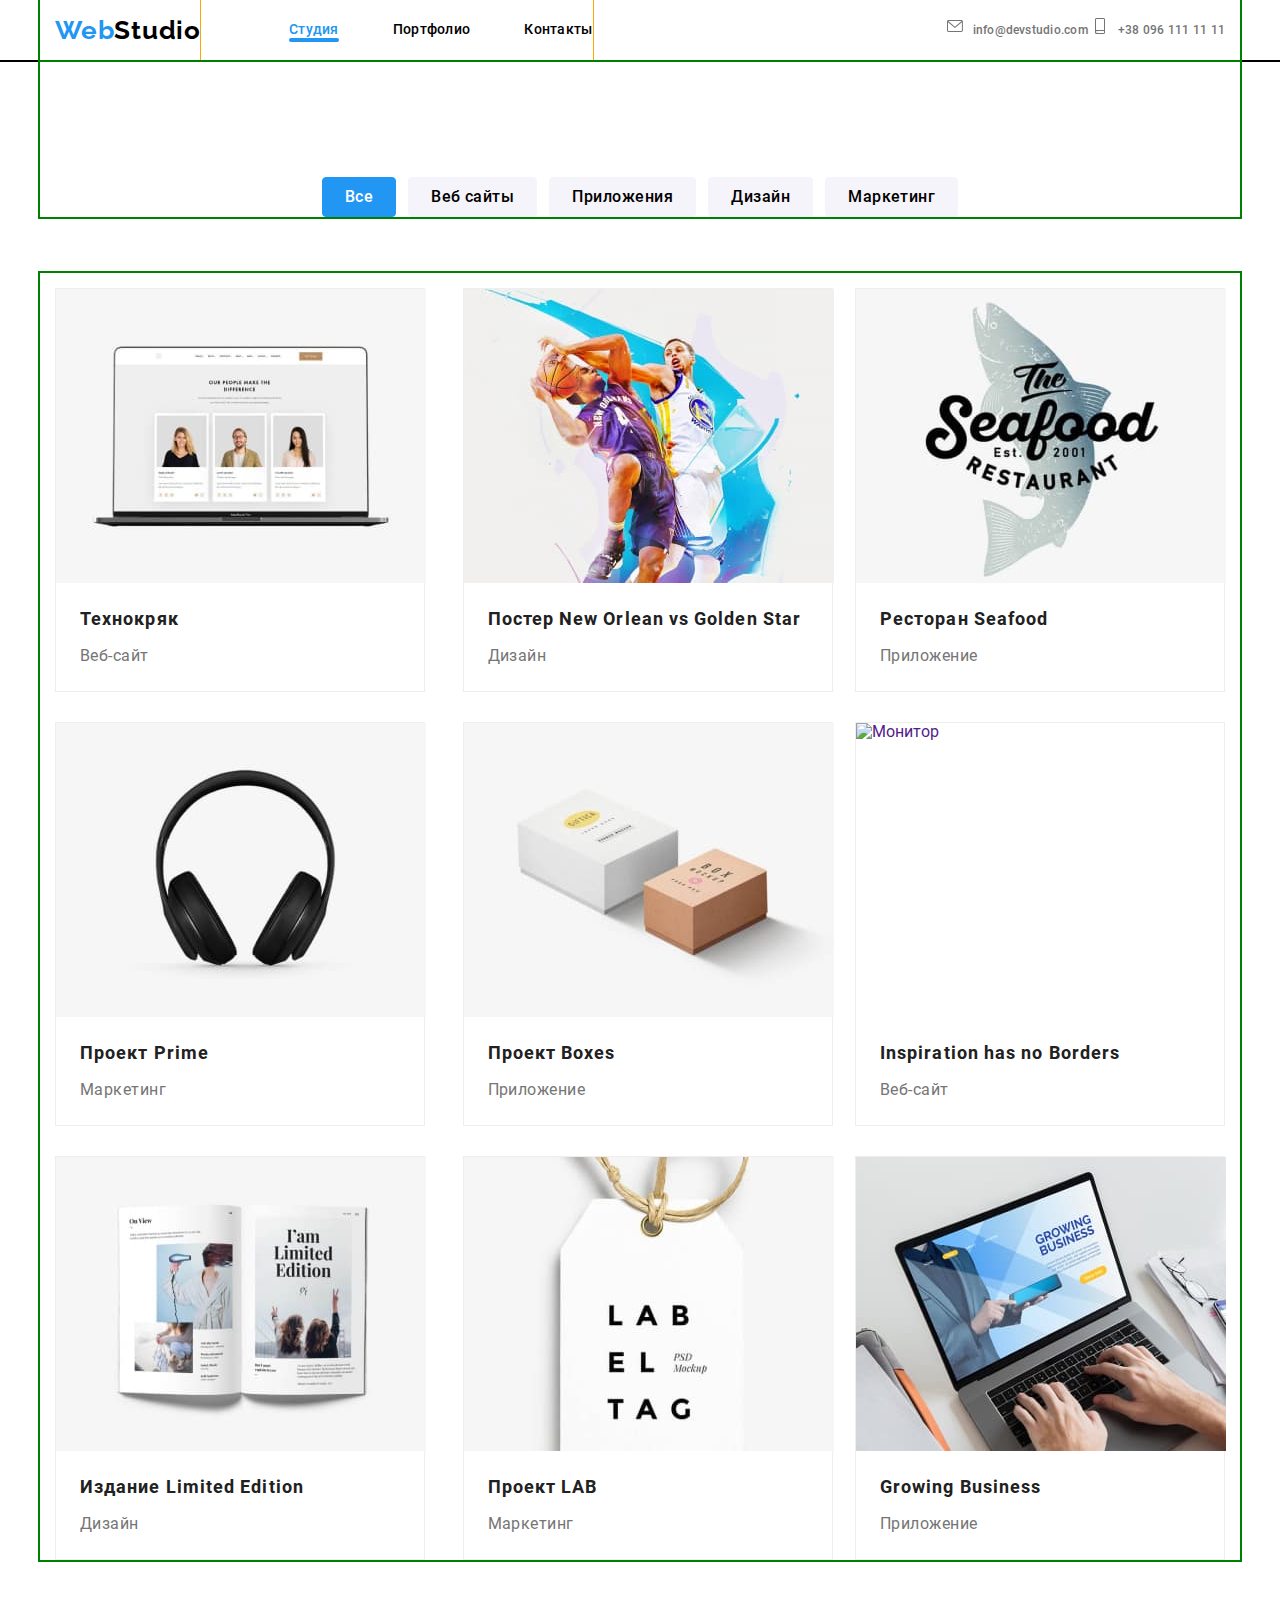
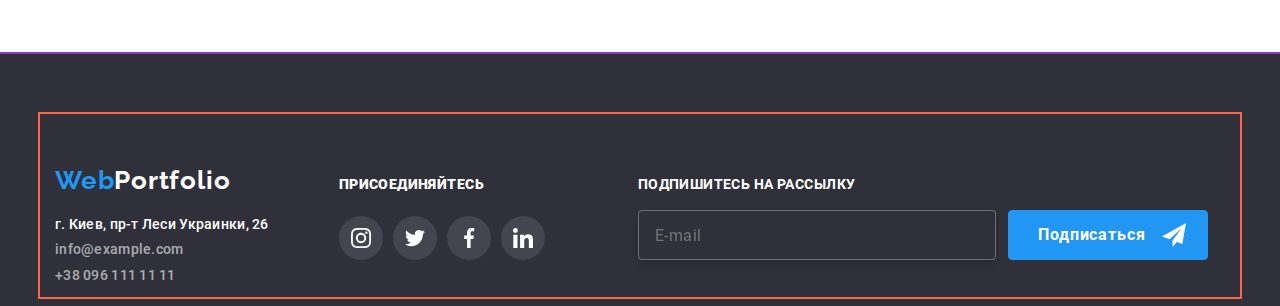
==== commit 27f4e9c8: "new" ====
--- a/portfolio.html
+++ b/portfolio.html
@@ -12,318 +12,343 @@
 
 <body>
     <!-- ШАПКА САЙТА -->
-    <header>
-        <nav class="container main-nav">
-            <a href="index.html" class="webstudio webstudio-header"><span class="accent">Web</span>Studio</a>
-            <ul class="site-nav list">
-
-                <li class="item"><a href="index.html" class="link">Студия</a> </li>
-                <li class="item"><a href="portfolio.html" class="link current">Портфолио</a> </li>
-                <li class="item"><a href="" class="link">Контакты</a> </li>
+    <div class="page-header">
+        <div class="container">
+            <nav class="nav">
+                <a href="index.html" class="webstudio webstudio-header"><span class="accent">Web</span>Studio</a>
+                <button type="button" class="button-menu" aria-expanded="false" aria-controls="menu-container"
+                    data-menu-button>
+
+                    <svg width="40" height="40" aria-label="Переключатель мобильного меню">
+                        <use class="icon-close" href="./img/icon/sprite.svg#close"></use>
+                        <use class="icon-menu" href="./img/icon/sprite.svg#menu"></use>
+
+                    </svg>
+                </button>
+                <div class="menu-container" id="menu-container" data-menu>
+                    <div class="navigation">
+                        <ul class="site-nav">
+
+                            <li class="item"><a href="index.html" class="link current">Студия</a> </li>
+                            <li class="item"><a href="portfolio.html" class="link">Портфолио</a> </li>
+                            <li class="item"><a href="" class="link">Контакты</a> </li>
+                        </ul>
+                    </div>
+                    <div class="contacts">
+                        <ul class="auth-nav">
+
+                            <li class="item">
+                                <a href="mailto:info@devstudio.com" class="link">
+                                    <svg class="auth-icon-svg">
+                                        <use href="./img/icon/sprite.svg#mail-icon"></use>
+                                    </svg>info@devstudio.com
+                                </a>
+                            </li>
+                            <li class="item">
+                                <a href="tel:+380961111111" class="link">
+                                    <svg class="auth-icon-svg">
+                                        <use href="./img/icon/sprite.svg#phone-icon"></use>
+                                    </svg>+38 096 111 11 11
+                                </a>
+                            </li>
+                        </ul>
+                    </div>
+                </div>
+
+
+            </nav>
+
+        </div>
+
+    </div>
+    <main>
+        <div class="container btn-container">
+
+            <button class="btn-accent item">Все</button>
+            <button class="btn-portfolio item">Веб сайты</button>
+            <button class="btn-portfolio item">Приложения</button>
+            <button class="btn-portfolio item">Дизайн</button>
+            <button class="btn-portfolio item">Маркетинг</button>
+
+        </div>
+        <div class="container">
+            <!-- "Все" -->
+
+            <ul class="container-grid ">
+
+                <li class="flex-element">
+
+                    <a href="" class="a-link">
+                        <div class="animation">
+                            <div class="hover">
+                                <picture>
+                                    <source srcset="./img/portfolio/desktop/tehno.jpg 1x,
+                                            ./img/portfolio/desktop/tehno@2x.jpg 2x" media="(min-width: 1200px)" />
+                                    <source srcset="./img/portfolio/tablet/img1.jpg 1x,
+                                             ./img/portfolio/tablet/img1@2x.jpg 2x" media="(min-width: 768px)" />
+                                    <source srcset="./img/portfolio/mobile/img1.jpg 1x,
+                                            ./img/portfolio/mobile/img1@2x.jpg 2x" media="(min-width: 480px)" />
+                                    <img class="portfolio-img" src="./img/portfolio/desktop/tehno.jpg"
+                                        alt="Наши люди" />
+                                </picture>
+
+                                <div class="animation-overlay">
+                                    <p>
+                                        Технокряк - это современная площадка распространения коронавируса. Компании
+                                        используют
+                                        эту платформу для цифрового шпионажа и атак на защищённые сервера конкурентов.
+                                    </p>
+                                </div>
+                            </div>
+                        </div>
+
+                        <div class="flex-text">
+                            <p class="portfolio-name">Технокряк</p>
+                            <p class="portfolio-type">Веб-сайт</p>
+                        </div>
+                    </a>
+
+                </li>
+
+
+                <li class="flex-element">
+
+                    <a href="" class="a-link">
+                        <div class="animation">
+                            <div class="hover">
+                                <picture>
+                                    <source srcset="./img/portfolio/desktop/poster.jpg 1x,
+                                                ./img/portfolio/desktop/poster@2x.jpg 2x"
+                                        media="(min-width: 1200px)" />
+                                    <source srcset="./img/portfolio/tablet/img2.jpg 1x,
+                                                ./img/portfolio/tablet/img2@2x.jpg 2x" media="(min-width: 768px)" />
+                                    <source srcset="./img/portfolio/mobile/img2.jpg 1x,
+                                                ./img/portfolio/mobile/img2@2x.jpg 2x" media="(min-width: 480px)" />
+                                    <img class="portfolio-img" src="./img/portfolio/desktop/poster.jpg"
+                                        alt="Игра в баскетбол" />
+                                </picture>
+
+                                <div class="animation-overlay">
+                                    <p>Новый Орлеан – город в штате Луизиана на реке Миссисипи.
+                                        Прозвище "Беззаботный город" получил благодаря ночным клубам,
+                                        живым выступлениям музыкантов и уникальной кухне, в которой сочетаются
+                                        французские,
+                                        африканские и американские кулинарные традиции.</p>
+                                </div>
+                            </div>
+                        </div>
+                        <div class="flex-text">
+                            <p class="portfolio-name">Постер New Orlean vs Golden Star</p>
+                            <p class="portfolio-type">Дизайн</p>
+                        </div>
+                    </a>
+                </li>
+                <li class="flex-element">
+                    <a href="" class="a-link">
+                        <div class="animation">
+                            <div class="hover">
+                                <picture>
+                                    <source srcset="./img/portfolio/desktop/resto.jpg 1x,
+                                                ./img/portfolio/desktop/resto@2x.jpg 2x" media="(min-width: 1200px)" />
+                                    <source srcset="./img/portfolio/tablet/img3.jpg 1x,
+                                                ./img/portfolio/tablet/img3@2x.jpg 2x" media="(min-width: 768px)" />
+                                    <source srcset="./img/portfolio/mobile/img3.jpg 1x,
+                                                ./img/portfolio/mobile/img3@2x.jpg 2x" media="(min-width: 480px)" />
+                                    <img class="portfolio-img" src="./img/portfolio/desktop/resto.jpg" alt="Рыба" />
+                                </picture>
+
+                                <div class="animation-overlay">
+                                    <p>Только отборные и свежайшие рыба и морепродукты под
+                                        бокал хорошего шампанского либо вина, привезенные со всех уголков мира. Именно
+                                        поэтому здесь будет вкусно и самостоятельным гурманам, и дружественным командам
+                                        желающих попробовать разнообразие морских вкусов.</p>
+                                </div>
+                            </div>
+                        </div>
+                        <div class="flex-text">
+                            <p class="portfolio-name">Ресторан Seafood</p>
+                            <p class="portfolio-type">Приложение</p>
+                        </div>
+                    </a>
+                </li>
+                <li class="flex-element">
+                    <a href="" class="a-link">
+                        <div class="animation">
+                            <div class="hover">
+                                <picture>
+                                    <source srcset="./img/portfolio/desktop/prime.jpg 1x,
+                                                ./img/portfolio/desktop/prime@2x.jpg 2x" media="(min-width: 1200px)" />
+                                    <source srcset="./img/portfolio/tablet/img4.jpg 1x,
+                                                 ./img/portfolio/tablet/img4@2x.jpg 2x" media="(min-width: 768px)" />
+                                    <source srcset="./img/portfolio/mobile/img4.jpg 1x,
+                                                 ./img/portfolio/mobile/img4@2x.jpg 2x" media="(min-width: 480px)" />
+                                    <img class="portfolio-img" src="./img/portfolio/desktop/prime.jpg" alt="Наушники" />
+                                </picture>
+
+
+                                <div class="animation-overlay">
+                                    <p>Prime — это сервисная результат-ориентированная компания, которая предоставляет
+                                        услуги на рынке интернет-маркетинга для развития малого и среднего бизнеса</p>
+                                </div>
+                            </div>
+                        </div>
+                        <div class="flex-text">
+                            <p class="portfolio-name">Проект Prime</p>
+                            <p class="portfolio-type">Маркетинг</p>
+                        </div>
+                    </a>
+                </li>
+                <li class="flex-element">
+                    <a href="" class="a-link">
+                        <div class="animation">
+                            <div class="hover">
+                                <picture>
+                                    <source srcset="./img/portfolio/desktop/box-project.jpg 1x,
+                                                ./img/portfolio/desktop/box-project@2x.jpg 2x"
+                                        media="(min-width: 1200px)" />
+                                    <source srcset="./img/portfolio/tablet/img5.jpg 1x,
+                                                 ./img/portfolio/tablet/img5@2x.jpg 2x" media="(min-width: 768px)" />
+                                    <source srcset="./img/portfolio/mobile/img5.jpg 1x,
+                                                ./img/portfolio/mobile/img5@2x.jpg 2x" media="(min-width: 480px)" />
+                                    <img class="portfolio-img" src="./img/portfolio/desktop/box-project.jpg"
+                                        alt="Коробка" />
+                                </picture>
+
+                                <div class="animation-overlay">
+                                    <p>Boxes Inc. — это захватывающая игра-головоломка. Ваша задача — зарабатывать
+                                        деньги
+                                        обрабатывая посылки. Каждый день вы будете сталкиваться с новыми правилами,
+                                        которые
+                                        становятся сложнее.</p>
+                                </div>
+                            </div>
+                        </div>
+                        <div class="flex-text">
+                            <p class="portfolio-name">Проект Boxes</p>
+                            <p class="portfolio-type">Приложение</p>
+                        </div>
+                    </a>
+                </li>
+                <li class="flex-element">
+                    <a href="" class="a-link">
+                        <div class="animation">
+                            <div class="hover">
+                                <picture>
+                                    <source srcset="./img/portfolio/desktop/inspiration.jpg 1x,
+                                            ./img/portfolio/desktop/inspiration@2x.jpg 2x"
+                                        media="(min-width: 1200px)" />
+                                    <source srcset="./img/portfolio/tablet/img6.jpg 1x,
+                                             ./img/portfolio/tablet/img6@2x.jpg 2x" media="(min-width: 768px)" />
+                                    <source srcset="./img/portfolio/mobile/img6.jpg 1x,
+                                            ./img/portfolio/mobile/img6@2x.jpg 2x" media="(min-width: 480px)" />
+                                    <img class="portfolio-img" src="./img/portfolio/desktop/inspiration.jpg"
+                                        alt="Монитор" />
+                                </picture>
+
+                                <div class="animation-overlay">
+                                    <p>Вдохнове́ние — особое состояние человека, которое характеризуется высокой
+                                        производительностью, огромным подъёмом и концентрацией сил человека. Как
+                                        эмоциональный концепт это состояние является типичной чертой и составным
+                                        элементом
+                                        творческой деятельности.</p>
+                                </div>
+                            </div>
+                        </div>
+                        <div class="flex-text">
+                            <p class="portfolio-name">Inspiration has no Borders</p>
+                            <p class="portfolio-type">Веб-сайт</p>
+                        </div>
+                    </a>
+                </li>
+                <li class="flex-element">
+                    <a href="" class="a-link">
+                        <div class="animation">
+                            <div class="hover">
+                                <picture>
+                                    <source srcset="./img/portfolio/desktop/limited.jpg 1x,
+                                        ./img/portfolio/desktop/limited@2x.jpg 2x" media="(min-width: 1200px)" />
+                                    <source srcset="./img/portfolio/tablet/img7.jpg 1x,
+                                        ./img/portfolio/tablet/img7@2x.jpg 2x" media="(min-width: 768px)" />
+                                    <source srcset="./img/portfolio/mobile/img7.jpg 1x,
+                                        ./img/portfolio/mobile/img7@2x.jpg 2x" media="(min-width: 480px)" />
+                                    <img class="portfolio-img" src="./img/portfolio/desktop/limited.jpg" alt="Книга" />
+                                </picture>
+
+                                <div class="animation-overlay">
+                                    <p>Издайте свою книгу
+                                        Готовый тираж мы доставим вам домой, передадим в торговлю
+                                        или отправим вашим покупателям
+
+                                    </p>
+                                </div>
+                            </div>
+                        </div>
+                        <div class="flex-text">
+                            <p class="portfolio-name">Издание Limited Edition</p>
+                            <p class="portfolio-type">Дизайн</p>
+                        </div>
+                    </a>
+                </li>
+                <li class="flex-element">
+                    <a href="" class="a-link">
+                        <div class="animation">
+                            <div class="hover">
+                                <picture>
+                                    <source srcset="./img/portfolio/desktop/lab.jpg 1x,
+                                                 ./img/portfolio/desktop/lab@2x.jpg 2x" media="(min-width: 1200px)" />
+                                    <source srcset="./img/portfolio/tablet/img8.jpg 1x,
+                                                ./img/portfolio/tablet/img8@2x.jpg 2x" media="(min-width: 768px)" />
+                                    <source srcset="./img/portfolio/mobile/img8.jpg 1x,
+                                                ./img/portfolio/mobile/img8@2x.jpg 2x" media="(min-width: 480px)" />
+                                    <img class="portfolio-img" src="./img/portfolio/desktop/lab.jpg" alt="Брелок" />
+                                </picture>
+
+                                <div class="animation-overlay">
+                                    <p>Project Lab
+                                        Знакомство с ассортиментом продукции • Профессиональная разработка проектов •
+                                        Представление комплексной ценности решения</p>
+                                </div>
+                            </div>
+                        </div>
+                        <div class="flex-text">
+                            <p class="portfolio-name">Проект LAB</p>
+                            <p class="portfolio-type">Маркетинг</p>
+                        </div>
+                    </a>
+                </li>
+                <li class="flex-element">
+                    <a href="" class="a-link">
+                        <div class="animation">
+                            <div class="hover">
+                                <picture>
+                                    <source srcset="./img/portfolio/desktop/business.jpg 1x,
+                                            ./img/portfolio/desktop/business@2x.jpg 2x" media="(min-width: 1200px)" />
+                                    <source srcset="./img/portfolio/tablet/img9.jpg 1x,
+                                        ./img/portfolio/tablet/img9@2x.jpg 2x" media="(min-width: 768px)" />
+                                    <source srcset="./img/portfolio/mobile/img9.jpg 1x,
+                                        ./img/portfolio/mobile/img9@2x.jpg 2x" media="(min-width: 480px)" />
+                                    <img class="portfolio-img" src="./img/portfolio/desktop/business.jpg"
+                                        alt="Брелок" />
+                                </picture>
+
+                                <div class="animation-overlay">
+                                    <p>Как создать растущий бизнес и успешно поддерживать его рост</p>
+                                </div>
+                            </div>
+                        </div>
+                        <div class="flex-text">
+                            <p class="portfolio-name">Growing Business</p>
+                            <p class="portfolio-type">Приложение</p>
+                        </div>
+                    </a>
+                </li>
             </ul>
-
-            <ul class="auth-nav list">
-
-                <li class="item">
-                    <a href="mailto:info@devstudio.com" class="link">
-                        <svg class="auth-icon-svg">
-                            <use href="./img/icon/sprite.svg#mail-icon"></use>
-                        </svg>info@devstudio.com
-                    </a>
-                </li>
-                <li class="item">
-                    <a href="tel:+380961111111" class="link">
-                        <svg class="auth-icon-svg">
-                            <use href="./img/icon/sprite.svg#phone-icon"></use>
-                        </svg>+38 096 111 11 11
-                    </a>
-                </li>
-            </ul>
-        </nav>
-        <hr class="portfolio-header">
-    </header>
-
-    <div class="container btn-container">
-
-        <button class="btn-accent item">Все</button>
-        <button class="btn-portfolio item">Веб сайты</button>
-        <button class="btn-portfolio item">Приложения</button>
-        <button class="btn-portfolio item">Дизайн</button>
-        <button class="btn-portfolio item">Маркетинг</button>
-
-    </div>
-    <div class="container-flex">
-        <!-- "Все" -->
-
-        <ul class="container-grid ">
-
-            <li class="flex-element">
-
-                <a href="" class="a-link">
-                    <div class="animation">
-                        <div class="hover">
-                            <picture>
-                                <source srcset="./img/portfolio/desktop/tehno.jpg 1x,
-                                            ./img/portfolio/desktop/tehno@2x.jpg 2x" media="(min-width: 1200px)" />
-                                <source srcset="./img/portfolio/tablet/img1.jpg 1x,
-                                             ./img/portfolio/tablet/img1@2x.jpg 2x" media="(min-width: 768px)" />
-                                <source srcset="./img/portfolio/mobile/img1.jpg 1x,
-                                            ./img/portfolio/mobile/img1@2x.jpg 2x" media="(min-width: 480px)" />
-                                <img class="portfolio-img" src="./img/portfolio/desktop/tehno.jpg" alt="Наши люди" />
-                            </picture>
-
-                            <div class="animation-overlay">
-                                <p>
-                                    Технокряк - это современная площадка распространения коронавируса. Компании
-                                    используют
-                                    эту платформу для цифрового шпионажа и атак на защищённые сервера конкурентов.
-                                </p>
-                            </div>
-                        </div>
-                    </div>
-
-                    <div class="flex-text">
-                        <p class="portfolio-name">Технокряк</p>
-                        <p class="portfolio-type">Веб-сайт</p>
-                    </div>
-                </a>
-
-            </li>
-
-
-            <li class="flex-element">
-
-                <a href="" class="a-link">
-                    <div class="animation">
-                        <div class="hover">
-                            <picture>
-                                <source srcset="./img/portfolio/desktop/poster.jpg 1x,
-                                                ./img/portfolio/desktop/poster@2x.jpg 2x"
-                                    media="(min-width: 1200px)" />
-                                <source srcset="./img/portfolio/tablet/img2.jpg 1x,
-                                                ./img/portfolio/tablet/img2@2x.jpg 2x" media="(min-width: 768px)" />
-                                <source srcset="./img/portfolio/mobile/img2.jpg 1x,
-                                                ./img/portfolio/mobile/img2@2x.jpg 2x" media="(min-width: 480px)" />
-                                <img class="portfolio-img" src="./img/portfolio/desktop/poster.jpg"
-                                    alt="Игра в баскетбол" />
-                            </picture>
-
-                            <div class="animation-overlay">
-                                <p>Новый Орлеан – город в штате Луизиана на реке Миссисипи.
-                                    Прозвище "Беззаботный город" получил благодаря ночным клубам,
-                                    живым выступлениям музыкантов и уникальной кухне, в которой сочетаются французские,
-                                    африканские и американские кулинарные традиции.</p>
-                            </div>
-                        </div>
-                    </div>
-                    <div class="flex-text">
-                        <p class="portfolio-name">Постер New Orlean vs Golden Star</p>
-                        <p class="portfolio-type">Дизайн</p>
-                    </div>
-                </a>
-            </li>
-            <li class="flex-element">
-                <a href="" class="a-link">
-                    <div class="animation">
-                        <div class="hover">
-                            <picture>
-                                <source srcset="./img/portfolio/desktop/resto.jpg 1x,
-                                                ./img/portfolio/desktop/resto@2x.jpg 2x" media="(min-width: 1200px)" />
-                                <source srcset="./img/portfolio/tablet/img3.jpg 1x,
-                                                ./img/portfolio/tablet/img3@2x.jpg 2x" media="(min-width: 768px)" />
-                                <source srcset="./img/portfolio/mobile/img3.jpg 1x,
-                                                ./img/portfolio/mobile/img3@2x.jpg 2x" media="(min-width: 480px)" />
-                                <img class="portfolio-img" src="./img/portfolio/desktop/resto.jpg" alt="Рыба" />
-                            </picture>
-
-                            <div class="animation-overlay">
-                                <p>Только отборные и свежайшие рыба и морепродукты под
-                                    бокал хорошего шампанского либо вина, привезенные со всех уголков мира. Именно
-                                    поэтому здесь будет вкусно и самостоятельным гурманам, и дружественным командам
-                                    желающих попробовать разнообразие морских вкусов.</p>
-                            </div>
-                        </div>
-                    </div>
-                    <div class="flex-text">
-                        <p class="portfolio-name">Ресторан Seafood</p>
-                        <p class="portfolio-type">Приложение</p>
-                    </div>
-                </a>
-            </li>
-            <li class="flex-element">
-                <a href="" class="a-link">
-                    <div class="animation">
-                        <div class="hover">
-                            <picture>
-                                <source srcset="./img/portfolio/desktop/prime.jpg 1x,
-                                                ./img/portfolio/desktop/prime@2x.jpg 2x" media="(min-width: 1200px)" />
-                                <source srcset="./img/portfolio/tablet/img4.jpg 1x,
-                                                 ./img/portfolio/tablet/img4@2x.jpg 2x" media="(min-width: 768px)" />
-                                <source srcset="./img/portfolio/mobile/img4.jpg 1x,
-                                                 ./img/portfolio/mobile/img4@2x.jpg 2x" media="(min-width: 480px)" />
-                                <img class="portfolio-img" src="./img/portfolio/desktop/prime.jpg" alt="Наушники" />
-                            </picture>
-
-
-                            <div class="animation-overlay">
-                                <p>Prime — это сервисная результат-ориентированная компания, которая предоставляет
-                                    услуги на рынке интернет-маркетинга для развития малого и среднего бизнеса</p>
-                            </div>
-                        </div>
-                    </div>
-                    <div class="flex-text">
-                        <p class="portfolio-name">Проект Prime</p>
-                        <p class="portfolio-type">Маркетинг</p>
-                    </div>
-                </a>
-            </li>
-            <li class="flex-element">
-                <a href="" class="a-link">
-                    <div class="animation">
-                        <div class="hover">
-                            <picture>
-                                <source srcset="./img/portfolio/desktop/box-project.jpg 1x,
-                                                ./img/portfolio/desktop/box-project@2x.jpg 2x"
-                                    media="(min-width: 1200px)" />
-                                <source srcset="./img/portfolio/tablet/img5.jpg 1x,
-                                                 ./img/portfolio/tablet/img5@2x.jpg 2x" media="(min-width: 768px)" />
-                                <source srcset="./img/portfolio/mobile/img5.jpg 1x,
-                                                ./img/portfolio/mobile/img5@2x.jpg 2x" media="(min-width: 480px)" />
-                                <img class="portfolio-img" src="./img/portfolio/desktop/box-project.jpg"
-                                    alt="Коробка" />
-                            </picture>
-
-                            <div class="animation-overlay">
-                                <p>Boxes Inc. — это захватывающая игра-головоломка. Ваша задача — зарабатывать деньги
-                                    обрабатывая посылки. Каждый день вы будете сталкиваться с новыми правилами, которые
-                                    становятся сложнее.</p>
-                            </div>
-                        </div>
-                    </div>
-                    <div class="flex-text">
-                        <p class="portfolio-name">Проект Boxes</p>
-                        <p class="portfolio-type">Приложение</p>
-                    </div>
-                </a>
-            </li>
-            <li class="flex-element">
-                <a href="" class="a-link">
-                    <div class="animation">
-                        <div class="hover">
-                            <picture>
-                                <source srcset="./img/portfolio/desktop/inspiration.jpg 1x,
-                                            ./img/portfolio/desktop/inspiration@2x.jpg 2x"
-                                    media="(min-width: 1200px)" />
-                                <source srcset="./img/portfolio/tablet/img6.jpg 1x,
-                                             ./img/portfolio/tablet/img6@2x.jpg 2x" media="(min-width: 768px)" />
-                                <source srcset="./img/portfolio/mobile/img6.jpg 1x,
-                                            ./img/portfolio/mobile/img6@2x.jpg 2x" media="(min-width: 480px)" />
-                                <img class="portfolio-img" src="./img/portfolio/desktop/inspiration.jpg"
-                                    alt="Монитор" />
-                            </picture>
-
-                            <div class="animation-overlay">
-                                <p>Вдохнове́ние — особое состояние человека, которое характеризуется высокой
-                                    производительностью, огромным подъёмом и концентрацией сил человека. Как
-                                    эмоциональный концепт это состояние является типичной чертой и составным элементом
-                                    творческой деятельности.</p>
-                            </div>
-                        </div>
-                    </div>
-                    <div class="flex-text">
-                        <p class="portfolio-name">Inspiration has no Borders</p>
-                        <p class="portfolio-type">Веб-сайт</p>
-                    </div>
-                </a>
-            </li>
-            <li class="flex-element">
-                <a href="" class="a-link">
-                    <div class="animation">
-                        <div class="hover">
-                            <picture>
-                                <source srcset="./img/portfolio/desktop/limited.jpg 1x,
-                                        ./img/portfolio/desktop/limited@2x.jpg 2x" media="(min-width: 1200px)" />
-                                <source srcset="./img/portfolio/tablet/img7.jpg 1x,
-                                        ./img/portfolio/tablet/img7@2x.jpg 2x" media="(min-width: 768px)" />
-                                <source srcset="./img/portfolio/mobile/img7.jpg 1x,
-                                        ./img/portfolio/mobile/img7@2x.jpg 2x" media="(min-width: 480px)" />
-                                <img class="portfolio-img" src="./img/portfolio/desktop/limited.jpg" alt="Книга" />
-                            </picture>
-
-                            <div class="animation-overlay">
-                                <p>Издайте свою книгу
-                                    Готовый тираж мы доставим вам домой, передадим в торговлю
-                                    или отправим вашим покупателям
-
-                                </p>
-                            </div>
-                        </div>
-                    </div>
-                    <div class="flex-text">
-                        <p class="portfolio-name">Издание Limited Edition</p>
-                        <p class="portfolio-type">Дизайн</p>
-                    </div>
-                </a>
-            </li>
-            <li class="flex-element">
-                <a href="" class="a-link">
-                    <div class="animation">
-                        <div class="hover">
-                            <picture>
-                                <source srcset="./img/portfolio/desktop/lab.jpg 1x,
-                                                 ./img/portfolio/desktop/lab@2x.jpg 2x" media="(min-width: 1200px)" />
-                                <source srcset="./img/portfolio/tablet/img8.jpg 1x,
-                                                ./img/portfolio/tablet/img8@2x.jpg 2x" media="(min-width: 768px)" />
-                                <source srcset="./img/portfolio/mobile/img8.jpg 1x,
-                                                ./img/portfolio/mobile/img8@2x.jpg 2x" media="(min-width: 480px)" />
-                                <img class="portfolio-img" src="./img/portfolio/desktop/lab.jpg" alt="Брелок" />
-                            </picture>
-
-                            <div class="animation-overlay">
-                                <p>Project Lab
-                                    Знакомство с ассортиментом продукции • Профессиональная разработка проектов •
-                                    Представление комплексной ценности решения</p>
-                            </div>
-                        </div>
-                    </div>
-                    <div class="flex-text">
-                        <p class="portfolio-name">Проект LAB</p>
-                        <p class="portfolio-type">Маркетинг</p>
-                    </div>
-                </a>
-            </li>
-            <li class="flex-element">
-                <a href="" class="a-link">
-                    <div class="animation">
-                        <div class="hover">
-                            <picture>
-                                <source srcset="./img/portfolio/desktop/business.jpg 1x,
-                                            ./img/portfolio/desktop/business@2x.jpg 2x" media="(min-width: 1200px)" />
-                                <source srcset="./img/portfolio/tablet/img9.jpg 1x,
-                                        ./img/portfolio/tablet/img9@2x.jpg 2x" media="(min-width: 768px)" />
-                                <source srcset="./img/portfolio/mobile/img9.jpg 1x,
-                                        ./img/portfolio/mobile/img9@2x.jpg 2x" media="(min-width: 480px)" />
-                                <img class="portfolio-img" src="./img/portfolio/desktop/business.jpg" alt="Брелок" />
-                            </picture>
-
-                            <div class="animation-overlay">
-                                <p>Как создать растущий бизнес и успешно поддерживать его рост</p>
-                            </div>
-                        </div>
-                    </div>
-                    <div class="flex-text">
-                        <p class="portfolio-name">Growing Business</p>
-                        <p class="portfolio-type">Приложение</p>
-                    </div>
-                </a>
-            </li>
-        </ul>
-    </div>
-
+        </div>
+    </main>
     <footer class="footer-main">
         <nav class="container-footer">
-            <div>
-                <a href="index.html" class="webstudio webstudio-footer"><span class="accent">Web</span>Studio</a>
+            <div class="web-footer">
+                <a href="index.html" class="webstudio webstudio-footer"><span class="accent">Web</span>Portfolio</a>
 
                 <ul class="footer-link">
                     <li class="footer-margin"><a class="link footer-adress"
@@ -374,14 +399,17 @@
                         </a>
                     </li>
                 </ul>
+
             </div>
             <div class="subscribe">
                 <label for="subscribe">Подпишитесь на рассылку</label>
+                <input class="in-subscribe" type="email" name="subscribe" placeholder="E-mail" id="subscribe">
                 <button class="btn-subscribe">Подписаться</button>
-                <input class="in-subscribe" type="email" name="subscribe" placeholder="E-mail" id="subscribe">
             </div>
         </nav>
     </footer>
+    <script src="./js/modal.js"></script>
+    <script src="./js/menu.js"></script>
 </body>
 
 </html>--- a/css/main.min.css
+++ b/css/main.min.css
@@ -1,2 +1,2 @@
-/*! modern-normalize v1.0.0 | MIT License | https://github.com/sindresorhus/modern-normalize */*,*::before,*::after{-webkit-box-sizing:border-box;box-sizing:border-box}:root{-moz-tab-size:4;-o-tab-size:4;tab-size:4}html{line-height:1.15;-webkit-text-size-adjust:100%}body{margin:0}body{font-family:system-ui,-apple-system,"Segoe UI",Roboto,Helvetica,Arial,sans-serif,"Apple Color Emoji","Segoe UI Emoji"}hr{height:0;color:inherit}abbr[title]{-webkit-text-decoration:underline dotted;text-decoration:underline dotted}b,strong{font-weight:bolder}code,kbd,samp,pre{font-family:ui-monospace, SFMono-Regular, Consolas, 'Liberation Mono', Menlo, monospace;font-size:1em}small{font-size:80%}sub,sup{font-size:75%;line-height:0;position:relative;vertical-align:baseline}sub{bottom:-0.25em}sup{top:-0.5em}table{text-indent:0;border-color:inherit}button,input,optgroup,select,textarea{font-family:inherit;font-size:100%;line-height:1.15;margin:0}button,select{text-transform:none}button,[type='button'],[type='reset'],[type='submit']{-webkit-appearance:button}::-moz-focus-inner{border-style:none;padding:0}:-moz-focusring{outline:1px dotted ButtonText}:-moz-ui-invalid{box-shadow:none}legend{padding:0}progress{vertical-align:baseline}::-webkit-inner-spin-button,::-webkit-outer-spin-button{height:auto}[type='search']{-webkit-appearance:textfield;outline-offset:-2px}::-webkit-search-decoration{-webkit-appearance:none}::-webkit-file-upload-button{-webkit-appearance:button;font:inherit}summary{display:list-item}@font-face{font-family:'Roboto';font-style:normal;font-weight:400;src:url("../fonts/roboto/roboto-v20-latin_cyrillic-regular.eot");src:local("Roboto"),local("Roboto-Regular"),url("../fonts/roboto/roboto-v20-latin_cyrillic-regular.eot?#iefix") format("embedded-opentype"),url("../fonts/roboto/roboto-v20-latin_cyrillic-regular.woff2") format("woff2"),url("../fonts/roboto/roboto-v20-latin_cyrillic-regular.woff") format("woff"),url("../fonts/roboto/roboto-v20-latin_cyrillic-regular.ttf") format("truetype"),url("../fonts/roboto/roboto-v20-latin_cyrillic-regular.svg#Roboto") format("svg")}@font-face{font-family:'Roboto';font-style:normal;font-weight:500;src:url("../fonts/roboto/roboto-v20-latin_cyrillic-500.eot");src:local("Roboto Medium"),local("Roboto-Medium"),url("../fonts/roboto/roboto-v20-latin_cyrillic-500.eot?#iefix") format("embedded-opentype"),url("../fonts/roboto/roboto-v20-latin_cyrillic-500.woff2") format("woff2"),url("../fonts/roboto/roboto-v20-latin_cyrillic-500.woff") format("woff"),url("../fonts/roboto/roboto-v20-latin_cyrillic-500.ttf") format("truetype"),url("../fonts/roboto/roboto-v20-latin_cyrillic-500.svg#Roboto") format("svg")}@font-face{font-family:'Roboto';font-style:normal;font-weight:700;src:url("../fonts/roboto/roboto-v20-latin_cyrillic-700.eot");src:local("Roboto Bold"),local("Roboto-Bold"),url("../fonts/roboto/roboto-v20-latin_cyrillic-700.eot?#iefix") format("embedded-opentype"),url("../fonts/roboto/roboto-v20-latin_cyrillic-700.woff2") format("woff2"),url("../fonts/roboto/roboto-v20-latin_cyrillic-700.woff") format("woff"),url("../fonts/roboto/roboto-v20-latin_cyrillic-700.ttf") format("truetype"),url("../fonts/roboto/roboto-v20-latin_cyrillic-700.svg#Roboto") format("svg")}@font-face{font-family:'Roboto';font-style:normal;font-weight:900;src:url("../fonts/roboto/roboto-v20-latin_cyrillic-900.eot");src:local("Roboto Black"),local("Roboto-Black"),url("../fonts/roboto/roboto-v20-latin_cyrillic-900.eot?#iefix") format("embedded-opentype"),url("../fonts/roboto/roboto-v20-latin_cyrillic-900.woff2") format("woff2"),url("../fonts/roboto/roboto-v20-latin_cyrillic-900.woff") format("woff"),url("../fonts/roboto/roboto-v20-latin_cyrillic-900.ttf") format("truetype"),url("../fonts/roboto/roboto-v20-latin_cyrillic-900.svg#Roboto") format("svg")}@font-face{font-family:'Raleway';font-style:normal;font-weight:400;src:url("../fonts/raleway/raleway-v18-latin_cyrillic-regular.eot");src:local(""),url("../fonts/raleway/raleway-v18-latin_cyrillic-regular.eot?#iefix") format("embedded-opentype"),url("../fonts/raleway/raleway-v18-latin_cyrillic-regular.woff2") format("woff2"),url("../fonts/raleway/raleway-v18-latin_cyrillic-regular.woff") format("woff"),url("../fonts/raleway/raleway-v18-latin_cyrillic-regular.ttf") format("truetype"),url("../fonts/raleway/raleway-v18-latin_cyrillic-regular.svg#Raleway") format("svg")}@font-face{font-family:'Raleway';font-style:normal;font-weight:700;src:url("../fonts/raleway/raleway-v18-latin_cyrillic-700.eot");src:local(""),url("../fonts/raleway/raleway-v18-latin_cyrillic-700.eot?#iefix") format("embedded-opentype"),url("../fonts/raleway/raleway-v18-latin_cyrillic-700.woff2") format("woff2"),url("../fonts/raleway/raleway-v18-latin_cyrillic-700.woff") format("woff"),url("../fonts/raleway/raleway-v18-latin_cyrillic-700.ttf") format("truetype"),url("../fonts/raleway/raleway-v18-latin_cyrillic-700.svg#Raleway") format("svg")}html{-webkit-box-sizing:border-box;box-sizing:border-box}*,*::before,*::after{-webkit-box-sizing:inherit;box-sizing:inherit}body{margin:0;font-family:"Roboto",sans-serif;font-style:normal}img{display:block;max-width:100%;height:auto}.a-link{display:block;text-decoration:none}.feautures-item,.revews-set{padding:0;margin:0;list-style:none}.container{padding-left:15px;padding-right:15px;margin-left:auto;margin-right:auto;list-style:none}@media (min-width: 480px){.container{width:480px;outline:2px solid sienna}}@media (min-width: 768px){.container{width:768px;outline:2px solid blue}}@media (min-width: 1200px){.container{width:1200px;outline:2px solid green}}.center-container{display:-webkit-box;display:-ms-flexbox;display:flex;list-style:none;-webkit-box-pack:justify;-ms-flex-pack:justify;justify-content:space-between}.section{padding-top:94px}section.title{margin-top:0;margin-bottom:24px}.page-header{border-bottom:2px solid black;position:relative}.page-header .nav{display:-webkit-box;display:-ms-flexbox;display:flex;-webkit-box-align:center;-ms-flex-align:center;align-items:center;-webkit-box-pack:justify;-ms-flex-pack:justify;justify-content:space-between;min-height:60px}.button-menu{display:-webkit-inline-box;display:-ms-inline-flexbox;display:inline-flex;margin:0;padding:0;border:none;height:60px;-webkit-box-align:center;-ms-flex-align:center;align-items:center;-webkit-box-pack:justify;-ms-flex-pack:justify;justify-content:space-between;background-color:transparent}@media (min-width: 768px){.button-menu{display:none}}.button-menu .icon-close{display:none}.button-menu.is-open .icon-close{display:block}.button-menu.is-open .icon-menu{display:none}.button-menu:hover .icon-close{fill:#2196F3}.button-menu:hover .icon-menu{fill:#2196F3}.menu-container{padding:0px;background-color:#fff;text-align:center;font-size:18px}.menu-container.is-open{display:block}@media (min-width: 768px){.menu-container.is-open{display:-webkit-inline-box;display:-ms-inline-flexbox;display:inline-flex;-webkit-box-pack:justify;-ms-flex-pack:justify;justify-content:space-between}}@media (max-width: 767px){.menu-container{display:none;height:393px;position:absolute;top:100%;left:0;width:100%}}@media (min-width: 768px){.menu-container{display:-webkit-inline-box;display:-ms-inline-flexbox;display:inline-flex;-webkit-box-pack:justify;-ms-flex-pack:justify;justify-content:space-between;-webkit-box-flex:2;-ms-flex-positive:2;flex-grow:2}}.navigation{outline:1px solid orange}.contacts{outline:1px solid ci;color:#757575}.webstudio{display:-webkit-inline-box;display:-ms-inline-flexbox;display:inline-flex;font-family:Raleway;font-weight:700;font-style:normal;font-size:26px;line-height:1.192;letter-spacing:0.03em;text-decoration:none;-webkit-box-align:center;-ms-flex-align:center;align-items:center}.webstudio-header{color:#000}@media (min-width: 768px){.site-nav .item{display:-webkit-inline-box;display:-ms-inline-flexbox;display:inline-flex;-webkit-box-align:baseline;-ms-flex-align:baseline;align-items:baseline;margin-left:88px;font-size:14px}.site-nav .item:not(:last-child){margin-right:50px}}@media (max-width: 767px){.site-nav .item:first-child{padding-top:60px}.site-nav .item{display:-webkit-box;display:-ms-flexbox;display:flex;-webkit-box-pack:center;-ms-flex-pack:center;justify-content:center;padding-bottom:40px}}.auth-nav{margin-left:auto}@media (min-width: 768px){.auth-nav .item{display:block;text-align:left;font-size:12px}}@media (min-width: 1200px){.auth-nav .item{display:-webkit-inline-box;display:-ms-inline-flexbox;display:inline-flex;-webkit-box-align:baseline;-ms-flex-align:baseline;align-items:baseline}}@media (max-width: 767px){.auth-nav .item:first-child{padding-top:20px;font-size:18px}.auth-nav .item{display:-webkit-box;display:-ms-flexbox;display:flex;-webkit-box-pack:center;-ms-flex-pack:center;justify-content:center;padding-bottom:16px}}.auth-nav .link{font-style:normal;font-weight:500;line-height:1.17166;letter-spacing:0.02em;color:inherit;text-decoration:none}.link{display:block;padding-top:0px;font-weight:500;font-style:normal;line-height:1.17166;letter-spacing:0.02em;text-decoration:none;color:inherit}.link:hover,.link:focus{color:#2196F3}.link.current{color:#2196F3}.link.current::after{content:"";display:block;height:4px;background:#2196F3;border-radius:2px;margin-left:auto;margin-right:auto}.accent{color:#2196F3}.auth-icon-svg{width:16px;height:16px;fill:currentColor;margin-right:10px}.item .link{display:block;-webkit-box-align:center;-ms-flex-align:center;align-items:center;-webkit-box-pack:center;-ms-flex-pack:center;justify-content:center}.site-nav .item+.item{margin-left:0px}.footer-main{padding-left:15px;padding-right:15px;margin-left:auto;margin-right:auto;outline:2px solid darkorchid;padding-top:60px;padding-bottom:0;background-color:#2F303A}@media (min-width: 1200px){.footer-main{height:252px;margin-top:94px}}@media (max-width: 767px){.footer-main{height:603px;margin-top:45px}}.container-footer{margin-left:auto;margin-right:auto;outline:2px solid tomato;padding:0 15px;display:-webkit-box;display:-ms-flexbox;display:flex}@media (max-width: 767px){.container-footer{-ms-flex-wrap:wrap;flex-wrap:wrap;-webkit-box-pack:space-evenly;-ms-flex-pack:space-evenly;justify-content:space-evenly;text-align:center}}@media (min-width: 1200px){.container-footer{width:1200px;-webkit-box-align:baseline;-ms-flex-align:baseline;align-items:baseline}}.footer-link{font-style:normal;color:rgba(255,255,255,0.6);font-weight:400;font-size:14px;line-height:1.71;letter-spacing:0.03em;list-style:none;padding-left:0;margin-top:20px}.link.footer-adress{color:#fff}.footer-margin{margin-bottom:9px}.webstudio-footer{color:#fff}.join{color:#fff;width:206px;height:86px;font-style:normal;font-weight:bold;font-size:14px;line-height:1.43;letter-spacing:0.03em;text-decoration:none}@media (min-width: 1200px){.join{margin-left:70px}}@media (min-width: 480px){.join{margin-bottom:60px}}.container-join{display:-webkit-box;display:-ms-flexbox;display:flex;list-style:none;padding:0;margin-top:22px;margin-bottom:0;margin-left:auto;margin-right:auto;-webkit-box-pack:justify;-ms-flex-pack:justify;justify-content:space-between}.subscribe{color:#fff;padding:0;text-transform:uppercase;font-style:normal;font-weight:bold;font-size:14px;line-height:1.43;letter-spacing:0.03em;text-decoration:none}@media (min-width: 1200px){.subscribe{position:relative;margin-left:93px;width:570px;height:86px}}@media (max-width: 767px){.subscribe{width:450px;-webkit-box-align:center;-ms-flex-align:center;align-items:center}}.btn-subscribe{font-family:inherit;color:#fff;border-radius:4px;border-color:#2196F3;background-color:#2196F3;font-style:normal;font-weight:700;font-size:16px;line-height:1.87;letter-spacing:0.06em;width:200px;height:50px;border:1px solid #2196F3;margin-top:0;margin-left:0;-webkit-box-align:center;-ms-flex-align:center;align-items:center;padding-left:29px;padding-right:28px;background-image:url(../img/send.svg);background-size:24px 24px;background-position:88%;background-repeat:no-repeat}@media (min-width: 1200px){.btn-subscribe{display:-webkit-box;display:-ms-flexbox;display:flex;position:absolute;top:36px;right:0}}.in-subscribe{font-style:normal;font-weight:normal;font-size:16px;line-height:1.25;-webkit-box-align:center;-ms-flex-align:center;align-items:center;letter-spacing:0.03em;color:rgba(255,255,255,0.6);background-color:#2F303A;width:358px;height:50px;border:1px solid rgba(255,255,255,0.3);-webkit-box-sizing:border-box;box-sizing:border-box;-webkit-filter:drop-shadow(0px 4px 4px rgba(0,0,0,0.15));filter:drop-shadow(0px 4px 4px rgba(0,0,0,0.15));border-radius:4px}@media (min-width: 1200px){.in-subscribe{display:-webkit-box;display:-ms-flexbox;display:flex;position:absolute;top:36px;left:0;padding-left:16px}}@media (max-width: 767px){.in-subscribe{margin-top:20px;margin-bottom:20px}}.effect-solving{text-align:center;min-height:600px;margin-left:auto;margin-right:auto;background-color:#2F303A;background-size:cover;background-position:center;padding-top:200px}@media screen and (max-width: 767px){.effect-solving{background-image:-webkit-gradient(linear, left top, right top, from(rgba(47,48,58,0.4)), to(rgba(47,48,58,0.4))),url("/img/hero/mobile/img-hero.jpg");background-image:linear-gradient(to right, rgba(47,48,58,0.4), rgba(47,48,58,0.4)),url("/img/hero/mobile/img-hero.jpg")}}@media screen and (max-width: 767px) and (min-device-pixel-ratio: 2), screen and (max-width: 767px) and (-webkit-min-device-pixel-ratio: 2), screen and (max-width: 767px) and (min-resolution: 192dpi), screen and (max-width: 767px) and (min-resolution: 2dppx){.effect-solving{background-image:-webkit-gradient(linear, left top, right top, from(rgba(47,48,58,0.4)), to(rgba(47,48,58,0.4))),url("/img/hero/mobile/img-hero@2x.jpg");background-image:linear-gradient(to right, rgba(47,48,58,0.4), rgba(47,48,58,0.4)),url("/img/hero/mobile/img-hero@2x.jpg")}}@media screen and (min-width: 768px){.effect-solving{height:600px;background-image:-webkit-gradient(linear, left top, right top, from(rgba(47,48,58,0.4)), to(rgba(47,48,58,0.4))),url("/img/hero/tablet/img-hero.jpg");background-image:linear-gradient(to right, rgba(47,48,58,0.4), rgba(47,48,58,0.4)),url("/img/hero/tablet/img-hero.jpg")}}@media screen and (min-width: 768px) and (min-device-pixel-ratio: 2), screen and (min-width: 768px) and (-webkit-min-device-pixel-ratio: 2), screen and (min-width: 768px) and (min-resolution: 192dpi), screen and (min-width: 768px) and (min-resolution: 2dppx){.effect-solving{background-image:-webkit-gradient(linear, left top, right top, from(rgba(47,48,58,0.4)), to(rgba(47,48,58,0.4))),url("/img/hero/tablet/img-hero@2x.jpg");background-image:linear-gradient(to right, rgba(47,48,58,0.4), rgba(47,48,58,0.4)),url("/img/hero/tablet/img-hero@2x.jpg")}}@media screen and (min-width: 1200px){.effect-solving{background-image:-webkit-gradient(linear, left top, right top, from(rgba(47,48,58,0.4)), to(rgba(47,48,58,0.4))),url("/img/hero/desktop/img-hero.jpg");background-image:linear-gradient(to right, rgba(47,48,58,0.4), rgba(47,48,58,0.4)),url("/img/hero/desktop/img-hero.jpg")}}@media screen and (min-width: 1200px) and (min-device-pixel-ratio: 2), screen and (min-width: 1200px) and (-webkit-min-device-pixel-ratio: 2), screen and (min-width: 1200px) and (min-resolution: 192dpi), screen and (min-width: 1200px) and (min-resolution: 2dppx){.effect-solving{background-image:-webkit-gradient(linear, left top, right top, from(rgba(47,48,58,0.4)), to(rgba(47,48,58,0.4))),url("/img/hero/desktop/Img-hero@2x.jpg");background-image:linear-gradient(to right, rgba(47,48,58,0.4), rgba(47,48,58,0.4)),url("/img/hero/desktop/Img-hero@2x.jpg")}}.title-h1{font-weight:900;letter-spacing:0.06em;text-transform:uppercase;color:#fff;margin:0 auto;margin-top:0}@media (min-width: 1200px){.title-h1{width:696px;font-size:44px;line-height:1.364}}@media (max-width: 767px){.title-h1{width:360px;font-size:26px;line-height:1.615}}.btn{font-family:inherit;color:#fff;border-radius:4px;border-color:#2196F3;background-color:#2196F3;font-style:normal;font-weight:700;font-size:16px;line-height:1.87;letter-spacing:0.06em;margin-top:30px;width:200px;height:50px;border:1px solid #2196F3}.backdrop{top:0;left:0;width:100%;height:100%;background-color:rgba(0,0,0,0.5);opacity:1;visibility:visible;-webkit-transition:opacity 250ms cubic-bezier(0.4, 0, 0.2, 1),visibility 250ms cubic-bezier(0.4, 0, 0.2, 1);transition:opacity 250ms cubic-bezier(0.4, 0, 0.2, 1),visibility 250ms cubic-bezier(0.4, 0, 0.2, 1)}@media (min-width: 1200px){.backdrop{position:fixed}}@media (max-width: 767px){.backdrop{padding-top:94px;padding-bottom:94px;padding-right:15px;padding-right:15px}}.backdrop.is-hidden{visibility:hidden;opacity:0;pointer-events:none}.modal{position:relative;top:50%;left:50%;width:528px;height:581px;background-color:#fff;border-radius:4px;-webkit-transform:translate(-50%, -50%) scale(1);transform:translate(-50%, -50%) scale(1)}.btn-close{display:inline-block;position:absolute;top:8px;right:8px;width:30px;height:30px;background-image:url(../img/modal-form/close1.svg);border:none;background-color:#fff}.btn-close:hover,.btn-close:focus{background-image:url(../img/modal-form/close2.svg)}.modal-font{padding-top:40px;font-style:normal;font-weight:bold;font-size:20px;line-height:23px;text-align:center;letter-spacing:0.03em}.form-style-input{position:relative}.form-icon{position:absolute;top:50%;left:56px;-webkit-transform:translateY(-50%);transform:translateY(-50%);display:inline-block;width:18px;height:18px}.form-input{display:-webkit-box;display:-ms-flexbox;display:flex;-webkit-box-align:center;-ms-flex-align:center;align-items:center;margin-left:41px;margin-top:30px;width:448px;height:40px;border:1px solid rgba(33,33,33,0.2);-webkit-box-sizing:border-box;box-sizing:border-box;border-radius:4px;font-style:normal;font-weight:normal;font-size:14px;line-height:16px;letter-spacing:0.01em;padding:0;color:#000;padding-left:42px}.form-input:focus,.form-input:hover{outline:none;border-color:#2196F3}.form-input:focus ~ .form-icon,.form-input:hover ~ .form-icon{fill:#2196F3}.form-label{position:absolute;-webkit-transform:translateY(-40px);transform:translateY(-40px);top:50%;left:41px;font-style:normal;font-weight:normal;font-size:12px;line-height:1.167;letter-spacing:0.01em;color:#757575}.checkbox{-webkid-appearance:none;-moz-appearance:none;-webkit-appearance:none;appearance:none;position:absolute;top:0}.checkbox-label{position:relative;display:inline-block;font-style:normal;font-weight:normal;font-size:14px;line-height:1.714;letter-spacing:0.03em;padding:0;top:20px;text-align:center;color:#757575}.checkbox-icon{display:inline-block;vertical-align:middle;margin-right:5px;background-repeat:no-repeat;width:16px;height:15px;padding:0px;background-image:url(../img/modal-form/check1.svg)}.checkbox:checked+.checkbox-icon{background-image:url(../img/modal-form/check2.svg)}.form-link{display:inline-block;padding:0px;margin:0px;margin-top:20px;font-style:normal;font-weight:normal;font-size:14px;line-height:1.714;letter-spacing:0.03em;color:#2196F3;padding:0px;margin:0px}.label-check{font-style:normal;font-weight:normal;font-size:14px;line-height:24px;line-height:1.714;letter-spacing:0.03em;color:#757575}.btn-send{font-family:inherit;color:#fff;border-radius:4px;border-color:#2196F3;background-color:#2196F3;font-style:normal;font-weight:700;font-size:16px;line-height:1.87;letter-spacing:0.06em;margin-top:50px;width:200px;height:50px;border:1px solid #2196F3}.btn-send:hover,.btn-send:focus{-webkit-box-shadow:0px 4px 4px rgba(0,0,0,0.15);box-shadow:0px 4px 4px rgba(0,0,0,0.15)}.textarea-form{height:120px;width:448px;resize:none;display:-webkit-box;display:-ms-flexbox;display:flex;margin-left:41px;margin-top:30px;border:1px solid rgba(33,33,33,0.2);-webkit-box-sizing:border-box;box-sizing:border-box;border-radius:4px;font-style:normal;font-weight:normal;font-size:14px;line-height:16px;letter-spacing:0.01em;color:#000;padding-left:16px;padding-top:12px}.team-icon-link{display:-webkit-box;display:-ms-flexbox;display:flex;-webkit-box-pack:center;-ms-flex-pack:center;justify-content:center;-webkit-box-align:center;-ms-flex-align:center;align-items:center;width:44px;height:44px;background-color:#fff;border-radius:50%}.team-icon-link:hover,.team-icon-link:focus{background-color:#2196F3}.team-icon-link:hover .team-icon-svg,.team-icon-link:focus .team-icon-svg{fill:#fff}.join-icon-link{display:-webkit-box;display:-ms-flexbox;display:flex;-webkit-box-pack:center;-ms-flex-pack:center;justify-content:center;-webkit-box-align:center;-ms-flex-align:center;align-items:center;width:44px;height:44px;background-color:rgba(255,255,255,0.1);border-radius:50%}.join-icon-link:hover,.join-icon-link:focus{background-color:#2196F3}.join-icon-link:hover .team-icon-svg,.join-icon-link:focus .team-icon-svg{fill:#fff}.team-icon-svg{width:20px;height:20px;fill:#AFB1B8}.join-icon-svg{width:20px;height:20px;fill:#fff}.p-advantages{font-style:normal;font-weight:normal;font-size:14px;line-height:1.71;letter-spacing:0.03em;color:#757575;height:75px;margin:0;margin-top:10px;text-align:justify}.title-h3{font-weight:bold;font-size:14px;line-height:16px;letter-spacing:0.03em;text-transform:uppercase;color:#212121;margin:0;padding:0}.icon1::before{background-image:url(../img/advantages-icon1.svg)}.icon2::before{background-image:url(../img/advantages-icon2.svg)}.icon3::before{background-image:url(../img/advantages-icon3.svg)}.icon4::before{background-image:url(../img/advantages-icon4.svg)}@media (min-width: 768px){.features-set{display:-webkit-box;display:-ms-flexbox;display:flex;-ms-flex-wrap:wrap;flex-wrap:wrap;margin:-5px}}@media (min-width: 1200px){.features-set{margin:-15px}}.icon-advantages{padding:0;margin-top:0;margin-bottom:0;color:#fff;font-size:32px}@media screen and (min-width: 768px){.icon-advantages{-ms-flex-preferred-size:calc((100% - 4 * 5px)/2);flex-basis:calc((100% - 4 * 5px)/2);margin:5px}}@media screen and (min-width: 1200px){.icon-advantages{-ms-flex-preferred-size:calc((100% - 8* 15px)/4);flex-basis:calc((100% - 8* 15px)/4);margin:15px}}@media screen and (max-width: 737px){.icon-advantages:not(:last-child){margin-bottom:30px}}.icon-advantages::before{content:"";display:block;margin-bottom:30px;height:120px;background-repeat:no-repeat;background-position:center;background-color:#F5F4FA}@media screen and (max-width: 1200px){.whatarewedoing{display:none}}.title-h2{font-weight:bold;font-size:36px;line-height:1.167;text-align:center;letter-spacing:0.03em;color:#212121;margin:0px 0px 50px 0px}.title-img{position:absolute;display:-webkit-box;display:-ms-flexbox;display:flex;width:370px;height:70px;background-color:rgba(47,48,58,0.8);margin:0px;padding:0px;bottom:0px;text-align:center;font-weight:bold;font-size:14px;line-height:1.143;letter-spacing:0.03em;text-transform:uppercase;color:#fff}.team-section{background-color:#F5F4FA;margin-top:94px;margin-bottom:0;padding-top:94px;text-align:center}@media (min-width: 480px){.team-img{height:460px;width:450px}}@media (min-width: 768px){.team-img{height:374px;width:354px}}@media (min-width: 1200px){.team-img{width:270px;height:260px}}@media (min-width: 768px){.team-set{display:-webkit-box;display:-ms-flexbox;display:flex;-ms-flex-wrap:wrap;flex-wrap:wrap;margin:-5px}}@media (min-width: 1200px){.team-set{margin:-15px}}.team-li{background-color:white;-webkit-box-shadow:0px 1px 3px rgba(0,0,0,0.12),0px 1px 1px rgba(0,0,0,0.14),0px 2px 1px rgba(0,0,0,0.2);box-shadow:0px 1px 3px rgba(0,0,0,0.12),0px 1px 1px rgba(0,0,0,0.14),0px 2px 1px rgba(0,0,0,0.2);border-radius:0px 0px 4px 4px}@media (min-width: 480px){.team-li{height:622px;width:450px}}@media (min-width: 768px){.team-li{height:536px;width:354px;-ms-flex-preferred-size:calc((100% - 4 * 5px)/2);flex-basis:calc((100% - 4 * 5px)/2);margin:5px}}@media (min-width: 1200px){.team-li{height:428px;width:270px;-ms-flex-preferred-size:calc((100% - 8* 15px)/4);flex-basis:calc((100% - 8* 15px)/4);margin:15px}}@media (max-width: 767px){.team-li:not(:last-child){margin-bottom:30px}}.team-name{margin:30px 0 0 0;padding:0;font-weight:500;font-size:16px;line-height:1.188;letter-spacing:0.03em;color:#212121}.p-position{margin:10px 0 16px 0;padding:0;font-style:normal;font-weight:400;font-size:16px;line-height:1.188;letter-spacing:0.03em;color:#757575}.container-social-network{-webkit-box-pack:justify;-ms-flex-pack:justify;justify-content:space-between;padding:0}@media (min-width: 480px){.container-social-network{width:450px;outline:2px solid tomato}}@media (min-width: 768px){.container-social-network{width:354px;outline:2px solid blue}}@media (min-width: 1200px){.container-social-network{width:270px;outline:2px solid yellow}}.center-network{display:-webkit-box;display:-ms-flexbox;display:flex;list-style:none}@media (min-width: 480px){.center-network{padding:0px 122px 0px 122px}}@media (min-width: 768px){.center-network{padding:0px 74px 0px 74px}}@media (min-width: 1200px){.center-network{padding:0px 32px 0px 32px}}.a-link:hover .hover::before{-webkit-transform:translateY(0);transform:translateY(0)}@media (min-width: 480px){.client-section{display:-webkit-box;display:-ms-flexbox;display:flex;-ms-flex-wrap:wrap;flex-wrap:wrap;margin:-5px}}@media (max-width: 767px){.client-section{display:-webkit-box;display:-ms-flexbox;display:flex;-ms-flex-wrap:wrap;flex-wrap:wrap;margin:-5px}}@media (min-width: 768px){.client-section{display:-webkit-box;display:-ms-flexbox;display:flex;-ms-flex-wrap:wrap;flex-wrap:wrap;margin:-15px}}@media (min-width: 1200px){.client-section{margin:-15px}}@media (min-width: 768px){.item-client{-ms-flex-preferred-size:calc((100% - 6 * 15px)/3);flex-basis:calc((100% - 6 * 15px)/3);margin:15px}}@media (min-width: 1200px){.item-client{-ms-flex-preferred-size:calc((100% - 12* 15px)/6);flex-basis:calc((100% - 12* 15px)/6);margin:15px}}@media (max-width: 767px){.item-client{-ms-flex-preferred-size:calc((100% - 4 * 10px)/2);flex-basis:calc((100% - 4 * 10px)/2);margin:10px}.item-client:not(:last-child){margin-bottom:30px}}.client-icon-link{display:-webkit-box;display:-ms-flexbox;display:flex;-webkit-box-pack:center;-ms-flex-pack:center;justify-content:center;-webkit-box-align:center;-ms-flex-align:center;align-items:center;height:90px;outline:1px solid #AFB1B8;margin-bottom:0px;margin-top:0px}@media (min-width: 480px){.client-icon-link{width:210px}}@media (min-width: 768px){.client-icon-link{width:226px}}@media (min-width: 1200px){.client-icon-link{width:170px}}.client-icon-link:hover,.client-icon-link:focus{outline:1px solid #2196F3}.client-icon-svg{fill:#AFB1B8}.client-icon-link:hover .client-icon-svg,.client-icon-link:focus .client-icon-svg{fill:#2196F3}.portfolio-header{border:none;background-color:#ECECEC;color:#ECECEC;height:1px;margin:0px}.portfolio-type{font-weight:400;font-size:16px;line-height:1.87;letter-spacing:0.03em;color:#757575;margin-top:0}.portfolio-name{font-weight:bold;font-size:18px;line-height:2;letter-spacing:0.06em;color:#212121;margin-bottom:4px}.btn-portfolio{font-family:inherit;color:#000;background-color:#F5F4FA;border-color:#F5F4FA;font-style:normal;font-weight:500;font-size:16px;line-height:1.625;letter-spacing:0.03em;text-decoration:none;border:1px solid #F5F4FA;border-radius:4px;padding:6px 22px}.btn-portfolio:hover,.btn-portfolio:active{border-color:#2196F3;background-color:#2196F3;color:#fff}.btn-accent{font-family:inherit;color:#fff;background-color:#2196F3;border-color:#2196F3;font-style:normal;font-weight:500;font-size:16px;line-height:1.625;letter-spacing:0.03em;border:1px solid #2196F3;border-radius:4px;padding:6px 22px;text-decoration:none}.btn-container{padding-top:100px;padding-left:280px}.btn-container .item+.item{margin-left:8px}.container-flex{margin-left:auto;margin-right:auto;width:1200px;padding:0 15px}.container-grid{display:-webkit-box;display:-ms-flexbox;display:flex;-ms-flex-wrap:wrap;flex-wrap:wrap;list-style:none;padding:0;-webkit-box-pack:justify;-ms-flex-pack:justify;justify-content:space-between;margin-top:50px;margin-bottom:94px}.flex-element{display:inline-block;width:370px;height:404px;margin-bottom:30px;border:1px solid #EEEEEE}.flex-element:hover{-webkit-box-shadow:0px 2px 4px 0px #757575;box-shadow:0px 2px 4px 0px #757575}.flex-element:nth-child(3n){margin-left:0px}.flex-element:nth-last-child(-n+3){margin-bottom:0px}.flex-text{margin-left:24px;text-decoration:none}.animation{width:370px;height:294px;position:relative;overflow:hidden}.hover::before{display:inline-block;position:absolute;content:"";width:370px;height:294px;background:rgba(33,150,243,0.9);-webkit-transform:translateY(100%);transform:translateY(100%);-webkit-transition:-webkit-transform 250ms cubic-bezier(0.4, 0, 0.2, 1);transition:-webkit-transform 250ms cubic-bezier(0.4, 0, 0.2, 1);transition:transform 250ms cubic-bezier(0.4, 0, 0.2, 1);transition:transform 250ms cubic-bezier(0.4, 0, 0.2, 1), -webkit-transform 250ms cubic-bezier(0.4, 0, 0.2, 1)}.animation-overlay{display:block;position:absolute;top:0;left:0;width:370px;height:294px;color:#fff;font-size:18px;line-height:1.556;letter-spacing:0.03em;padding:15px;-webkit-transform:translateY(100%);transform:translateY(100%);-webkit-transition:-webkit-transform 250ms cubic-bezier(0.4, 0, 0.2, 1);transition:-webkit-transform 250ms cubic-bezier(0.4, 0, 0.2, 1);transition:transform 250ms cubic-bezier(0.4, 0, 0.2, 1);transition:transform 250ms cubic-bezier(0.4, 0, 0.2, 1), -webkit-transform 250ms cubic-bezier(0.4, 0, 0.2, 1)}.a-link:hover .animation-overlay{-webkit-transform:translateY(0);transform:translateY(0)}.site-nav,.auth-nav,.features-set,.team-set,.client-section,.reviews-set{list-style:none;padding:0}@media screen and (max-width: 737px){.reviews{display:none}}.reviews-set{display:-webkit-box;display:-ms-flexbox;display:flex}.reviews-item{text-align:center;padding:40px;color:#fff;font-size:48px;width:33.33333%}@media screen and (min-width: 1200px){.reviews-item{font-size:64px}}.reviews-item:nth-child(1){background-color:#795548}.reviews-item:nth-child(2){background-color:#60708B}.reviews-item:nth-child(3){background-color:#7B1FA2}
+/*! modern-normalize v1.0.0 | MIT License | https://github.com/sindresorhus/modern-normalize */*,*::before,*::after{-webkit-box-sizing:border-box;box-sizing:border-box}:root{-moz-tab-size:4;-o-tab-size:4;tab-size:4}html{line-height:1.15;-webkit-text-size-adjust:100%}body{margin:0}body{font-family:system-ui,-apple-system,"Segoe UI",Roboto,Helvetica,Arial,sans-serif,"Apple Color Emoji","Segoe UI Emoji"}hr{height:0;color:inherit}abbr[title]{-webkit-text-decoration:underline dotted;text-decoration:underline dotted}b,strong{font-weight:bolder}code,kbd,samp,pre{font-family:ui-monospace, SFMono-Regular, Consolas, 'Liberation Mono', Menlo, monospace;font-size:1em}small{font-size:80%}sub,sup{font-size:75%;line-height:0;position:relative;vertical-align:baseline}sub{bottom:-0.25em}sup{top:-0.5em}table{text-indent:0;border-color:inherit}button,input,optgroup,select,textarea{font-family:inherit;font-size:100%;line-height:1.15;margin:0}button,select{text-transform:none}button,[type='button'],[type='reset'],[type='submit']{-webkit-appearance:button}::-moz-focus-inner{border-style:none;padding:0}:-moz-focusring{outline:1px dotted ButtonText}:-moz-ui-invalid{box-shadow:none}legend{padding:0}progress{vertical-align:baseline}::-webkit-inner-spin-button,::-webkit-outer-spin-button{height:auto}[type='search']{-webkit-appearance:textfield;outline-offset:-2px}::-webkit-search-decoration{-webkit-appearance:none}::-webkit-file-upload-button{-webkit-appearance:button;font:inherit}summary{display:list-item}@font-face{font-family:'Roboto';font-style:normal;font-weight:400;src:url("../fonts/roboto/roboto-v20-latin_cyrillic-regular.eot");src:local("Roboto"),local("Roboto-Regular"),url("../fonts/roboto/roboto-v20-latin_cyrillic-regular.eot?#iefix") format("embedded-opentype"),url("../fonts/roboto/roboto-v20-latin_cyrillic-regular.woff2") format("woff2"),url("../fonts/roboto/roboto-v20-latin_cyrillic-regular.woff") format("woff"),url("../fonts/roboto/roboto-v20-latin_cyrillic-regular.ttf") format("truetype"),url("../fonts/roboto/roboto-v20-latin_cyrillic-regular.svg#Roboto") format("svg")}@font-face{font-family:'Roboto';font-style:normal;font-weight:500;src:url("../fonts/roboto/roboto-v20-latin_cyrillic-500.eot");src:local("Roboto Medium"),local("Roboto-Medium"),url("../fonts/roboto/roboto-v20-latin_cyrillic-500.eot?#iefix") format("embedded-opentype"),url("../fonts/roboto/roboto-v20-latin_cyrillic-500.woff2") format("woff2"),url("../fonts/roboto/roboto-v20-latin_cyrillic-500.woff") format("woff"),url("../fonts/roboto/roboto-v20-latin_cyrillic-500.ttf") format("truetype"),url("../fonts/roboto/roboto-v20-latin_cyrillic-500.svg#Roboto") format("svg")}@font-face{font-family:'Roboto';font-style:normal;font-weight:700;src:url("../fonts/roboto/roboto-v20-latin_cyrillic-700.eot");src:local("Roboto Bold"),local("Roboto-Bold"),url("../fonts/roboto/roboto-v20-latin_cyrillic-700.eot?#iefix") format("embedded-opentype"),url("../fonts/roboto/roboto-v20-latin_cyrillic-700.woff2") format("woff2"),url("../fonts/roboto/roboto-v20-latin_cyrillic-700.woff") format("woff"),url("../fonts/roboto/roboto-v20-latin_cyrillic-700.ttf") format("truetype"),url("../fonts/roboto/roboto-v20-latin_cyrillic-700.svg#Roboto") format("svg")}@font-face{font-family:'Roboto';font-style:normal;font-weight:900;src:url("../fonts/roboto/roboto-v20-latin_cyrillic-900.eot");src:local("Roboto Black"),local("Roboto-Black"),url("../fonts/roboto/roboto-v20-latin_cyrillic-900.eot?#iefix") format("embedded-opentype"),url("../fonts/roboto/roboto-v20-latin_cyrillic-900.woff2") format("woff2"),url("../fonts/roboto/roboto-v20-latin_cyrillic-900.woff") format("woff"),url("../fonts/roboto/roboto-v20-latin_cyrillic-900.ttf") format("truetype"),url("../fonts/roboto/roboto-v20-latin_cyrillic-900.svg#Roboto") format("svg")}@font-face{font-family:'Raleway';font-style:normal;font-weight:400;src:url("../fonts/raleway/raleway-v18-latin_cyrillic-regular.eot");src:local(""),url("../fonts/raleway/raleway-v18-latin_cyrillic-regular.eot?#iefix") format("embedded-opentype"),url("../fonts/raleway/raleway-v18-latin_cyrillic-regular.woff2") format("woff2"),url("../fonts/raleway/raleway-v18-latin_cyrillic-regular.woff") format("woff"),url("../fonts/raleway/raleway-v18-latin_cyrillic-regular.ttf") format("truetype"),url("../fonts/raleway/raleway-v18-latin_cyrillic-regular.svg#Raleway") format("svg")}@font-face{font-family:'Raleway';font-style:normal;font-weight:700;src:url("../fonts/raleway/raleway-v18-latin_cyrillic-700.eot");src:local(""),url("../fonts/raleway/raleway-v18-latin_cyrillic-700.eot?#iefix") format("embedded-opentype"),url("../fonts/raleway/raleway-v18-latin_cyrillic-700.woff2") format("woff2"),url("../fonts/raleway/raleway-v18-latin_cyrillic-700.woff") format("woff"),url("../fonts/raleway/raleway-v18-latin_cyrillic-700.ttf") format("truetype"),url("../fonts/raleway/raleway-v18-latin_cyrillic-700.svg#Raleway") format("svg")}html{-webkit-box-sizing:border-box;box-sizing:border-box}*,*::before,*::after{-webkit-box-sizing:inherit;box-sizing:inherit}body{margin:0;font-family:"Roboto",sans-serif;font-style:normal}img{display:block;max-width:100%;height:auto}.a-link{display:block;text-decoration:none}.feautures-item,.revews-set{padding:0;margin:0;list-style:none}.container{padding-left:15px;padding-right:15px;margin-left:auto;margin-right:auto;list-style:none}@media (min-width: 480px){.container{width:480px;outline:2px solid sienna}}@media (min-width: 768px){.container{width:768px;outline:2px solid blue}}@media (min-width: 1200px){.container{width:1200px;outline:2px solid green}}.center-container{display:-webkit-box;display:-ms-flexbox;display:flex;list-style:none;-webkit-box-pack:justify;-ms-flex-pack:justify;justify-content:space-between}.section{padding-top:94px}section.title{margin-top:0;margin-bottom:24px}.page-header{border-bottom:2px solid black;position:relative}.page-header .nav{display:-webkit-box;display:-ms-flexbox;display:flex;-webkit-box-align:center;-ms-flex-align:center;align-items:center;-webkit-box-pack:justify;-ms-flex-pack:justify;justify-content:space-between;min-height:60px}.button-menu{display:-webkit-inline-box;display:-ms-inline-flexbox;display:inline-flex;margin:0;padding:0;border:none;height:60px;-webkit-box-align:center;-ms-flex-align:center;align-items:center;-webkit-box-pack:justify;-ms-flex-pack:justify;justify-content:space-between;background-color:transparent}@media (min-width: 768px){.button-menu{display:none}}.button-menu .icon-close{display:none}.button-menu.is-open .icon-close{display:block}.button-menu.is-open .icon-menu{display:none}.button-menu:hover .icon-close{fill:#2196F3}.button-menu:hover .icon-menu{fill:#2196F3}.menu-container{padding:0px;background-color:#fff;text-align:center;font-size:18px}.menu-container.is-open{display:block}@media (min-width: 768px){.menu-container.is-open{display:-webkit-inline-box;display:-ms-inline-flexbox;display:inline-flex;-webkit-box-pack:justify;-ms-flex-pack:justify;justify-content:space-between}}@media (max-width: 767px){.menu-container{display:none;height:393px;position:absolute;top:100%;left:0;width:100%}}@media (min-width: 768px){.menu-container{display:-webkit-inline-box;display:-ms-inline-flexbox;display:inline-flex;-webkit-box-pack:justify;-ms-flex-pack:justify;justify-content:space-between;-webkit-box-flex:2;-ms-flex-positive:2;flex-grow:2}}.navigation{outline:1px solid orange}.contacts{outline:1px solid ci;color:#757575}.webstudio{display:-webkit-inline-box;display:-ms-inline-flexbox;display:inline-flex;font-family:Raleway;font-weight:700;font-style:normal;font-size:26px;line-height:1.192;letter-spacing:0.03em;text-decoration:none;-webkit-box-align:center;-ms-flex-align:center;align-items:center}.webstudio-header{color:#000}@media (min-width: 768px){.site-nav .item{display:-webkit-inline-box;display:-ms-inline-flexbox;display:inline-flex;-webkit-box-align:baseline;-ms-flex-align:baseline;align-items:baseline;margin-left:88px;font-size:14px}.site-nav .item:not(:last-child){margin-right:50px}}@media (max-width: 767px){.site-nav .item:first-child{padding-top:60px}.site-nav .item{display:-webkit-box;display:-ms-flexbox;display:flex;-webkit-box-pack:center;-ms-flex-pack:center;justify-content:center;padding-bottom:40px}}.auth-nav{margin-left:auto}@media (min-width: 768px){.auth-nav .item{display:block;text-align:left;font-size:12px}}@media (min-width: 1200px){.auth-nav .item{display:-webkit-inline-box;display:-ms-inline-flexbox;display:inline-flex;-webkit-box-align:baseline;-ms-flex-align:baseline;align-items:baseline}}@media (max-width: 767px){.auth-nav .item:first-child{padding-top:20px;font-size:18px}.auth-nav .item{display:-webkit-box;display:-ms-flexbox;display:flex;-webkit-box-pack:center;-ms-flex-pack:center;justify-content:center;padding-bottom:16px}}.auth-nav .link{font-style:normal;font-weight:500;line-height:1.17166;letter-spacing:0.02em;color:inherit;text-decoration:none}.link{display:block;padding-top:0px;font-weight:500;font-style:normal;line-height:1.17166;letter-spacing:0.02em;text-decoration:none;color:inherit}.link:hover,.link:focus{color:#2196F3}.link.current{color:#2196F3}.link.current::after{content:"";display:block;height:4px;background:#2196F3;border-radius:2px;margin-left:auto;margin-right:auto}.accent{color:#2196F3}.auth-icon-svg{width:16px;height:16px;fill:currentColor;margin-right:10px}.item .link{display:block;-webkit-box-align:center;-ms-flex-align:center;align-items:center;-webkit-box-pack:center;-ms-flex-pack:center;justify-content:center}.site-nav .item+.item{margin-left:0px}.footer-main{padding-left:15px;padding-right:15px;margin-left:auto;margin-right:auto;outline:2px solid darkorchid;padding-top:60px;padding-bottom:0;background-color:#2F303A}@media (min-width: 1200px){.footer-main{height:252px;margin-top:94px}}@media (max-width: 767px){.footer-main{height:603px;margin-top:45px}}.container-footer{margin-left:auto;margin-right:auto;outline:2px solid tomato;padding:0 15px;display:-webkit-box;display:-ms-flexbox;display:flex}@media (max-width: 767px){.container-footer{-ms-flex-wrap:wrap;flex-wrap:wrap;-webkit-box-pack:space-evenly;-ms-flex-pack:space-evenly;justify-content:space-evenly;text-align:center}}@media (min-width: 1200px){.container-footer{width:1200px;-webkit-box-align:baseline;-ms-flex-align:baseline;align-items:baseline}}.footer-link{font-style:normal;color:rgba(255,255,255,0.6);font-weight:400;font-size:14px;line-height:1.71;letter-spacing:0.03em;list-style:none;padding-left:0;margin-top:20px}.link.footer-adress{color:#fff}.footer-margin{margin-bottom:9px}.webstudio-footer{color:#fff}.join{color:#fff;width:206px;height:86px;font-style:normal;font-weight:bold;font-size:14px;line-height:1.43;letter-spacing:0.03em;text-decoration:none}@media (min-width: 480px){.join{margin-top:60px}}@media (max-width: 767px){.join{margin-top:0px}}@media (min-width: 1200px){.join{margin-left:70px}}.container-join{display:-webkit-box;display:-ms-flexbox;display:flex;list-style:none;padding:0;margin-top:22px;margin-bottom:0;margin-left:auto;margin-right:auto;-webkit-box-pack:justify;-ms-flex-pack:justify;justify-content:space-between}.subscribe{color:#fff;padding:0;text-transform:uppercase;font-style:normal;font-weight:bold;font-size:14px;line-height:1.43;letter-spacing:0.03em;text-decoration:none}@media (min-width: 1200px){.subscribe{position:relative;margin-left:93px;width:570px;height:86px}}@media (max-width: 767px){.subscribe{width:450px;-webkit-box-align:center;-ms-flex-align:center;align-items:center}}.btn-subscribe{font-family:inherit;color:#fff;border-radius:4px;border-color:#2196F3;background-color:#2196F3;font-style:normal;font-weight:700;font-size:16px;line-height:1.87;letter-spacing:0.06em;width:200px;height:50px;border:1px solid #2196F3;margin-top:0;margin-left:0;-webkit-box-align:center;-ms-flex-align:center;align-items:center;padding-left:29px;padding-right:28px;background-image:url(../img/send.svg);background-size:24px 24px;background-position:88%;background-repeat:no-repeat}@media (min-width: 1200px){.btn-subscribe{display:-webkit-box;display:-ms-flexbox;display:flex;position:absolute;top:36px;right:0}}.in-subscribe{font-style:normal;font-weight:normal;font-size:16px;line-height:1.25;-webkit-box-align:center;-ms-flex-align:center;align-items:center;letter-spacing:0.03em;color:rgba(255,255,255,0.6);background-color:#2F303A;width:358px;height:50px;border:1px solid rgba(255,255,255,0.3);-webkit-box-sizing:border-box;box-sizing:border-box;-webkit-filter:drop-shadow(0px 4px 4px rgba(0,0,0,0.15));filter:drop-shadow(0px 4px 4px rgba(0,0,0,0.15));border-radius:4px}@media (min-width: 1200px){.in-subscribe{display:-webkit-box;display:-ms-flexbox;display:flex;position:absolute;top:36px;left:0;padding-left:16px}}@media (max-width: 767px){.in-subscribe{margin-top:20px;margin-bottom:20px}}.effect-solving{text-align:center;margin-left:auto;margin-right:auto;height:600px;background-position:center}@media screen and (max-width: 767px){.effect-solving{height:400px;padding-top:118px;background-image:-webkit-gradient(linear, left top, right top, from(rgba(47,48,58,0.4)), to(rgba(47,48,58,0.4))),url("./img/hero/mobile/img-hero.jpg");background-image:linear-gradient(to right, rgba(47,48,58,0.4), rgba(47,48,58,0.4)),url("./img/hero/mobile/img-hero.jpg")}}@media screen and (max-width: 767px) and (min-device-pixel-ratio: 2), screen and (max-width: 767px) and (-webkit-min-device-pixel-ratio: 2), screen and (max-width: 767px) and (min-resolution: 192dpi), screen and (max-width: 767px) and (min-resolution: 2dppx){.effect-solving{background-image:-webkit-gradient(linear, left top, right top, from(rgba(47,48,58,0.4)), to(rgba(47,48,58,0.4))),url("./img/hero/mobile/img-hero@2x.jpg");background-image:linear-gradient(to right, rgba(47,48,58,0.4), rgba(47,48,58,0.4)),url("./img/hero/mobile/img-hero@2x.jpg")}}@media screen and (min-width: 768px){.effect-solving{padding-top:118px;background-image:-webkit-gradient(linear, left top, right top, from(rgba(47,48,58,0.4)), to(rgba(47,48,58,0.4))),url("./img/hero/tablet/img-hero.jpg");background-image:linear-gradient(to right, rgba(47,48,58,0.4), rgba(47,48,58,0.4)),url("./img/hero/tablet/img-hero.jpg")}}@media screen and (min-width: 768px) and (min-device-pixel-ratio: 2), screen and (min-width: 768px) and (-webkit-min-device-pixel-ratio: 2), screen and (min-width: 768px) and (min-resolution: 192dpi), screen and (min-width: 768px) and (min-resolution: 2dppx){.effect-solving{background-image:-webkit-gradient(linear, left top, right top, from(rgba(47,48,58,0.4)), to(rgba(47,48,58,0.4))),url("./img/hero/tablet/img-hero@2x.jpg");background-image:linear-gradient(to right, rgba(47,48,58,0.4), rgba(47,48,58,0.4)),url("./img/hero/tablet/img-hero@2x.jpg")}}@media screen and (min-width: 1200px){.effect-solving{background-size:1600px 600px;padding-top:200px;background-image:-webkit-gradient(linear, left top, right top, from(rgba(47,48,58,0.4)), to(rgba(47,48,58,0.4))),url("./img/hero/desktop/img-hero.jpg");background-image:linear-gradient(to right, rgba(47,48,58,0.4), rgba(47,48,58,0.4)),url("./img/hero/desktop/img-hero.jpg")}}@media screen and (min-width: 1200px) and (min-device-pixel-ratio: 2), screen and (min-width: 1200px) and (-webkit-min-device-pixel-ratio: 2), screen and (min-width: 1200px) and (min-resolution: 192dpi), screen and (min-width: 1200px) and (min-resolution: 2dppx){.effect-solving{background-image:-webkit-gradient(linear, left top, right top, from(rgba(47,48,58,0.4)), to(rgba(47,48,58,0.4))),url("./img/hero/desktop/Img-hero@2x.jpg");background-image:linear-gradient(to right, rgba(47,48,58,0.4), rgba(47,48,58,0.4)),url("./img/hero/desktop/Img-hero@2x.jpg")}}.title-h1{text-align:center;font-weight:900;letter-spacing:0.06em;text-transform:uppercase;color:#fff;margin:0 auto;margin-top:0}@media (min-width: 1200px){.title-h1{width:696px;font-size:44px;line-height:1.364}}@media (min-width: 768px){.title-h1{width:360px;font-size:26px;line-height:1.615}}@media (min-width: 480px){.title-h1{width:360px;font-size:26px;line-height:1.615}}.btn{font-family:inherit;color:#fff;border-radius:4px;border-color:#2196F3;background-color:#2196F3;font-style:normal;font-weight:700;font-size:16px;line-height:1.87;letter-spacing:0.06em;margin-top:30px;width:200px;height:50px;border:1px solid #2196F3}.backdrop{position:fixed;top:0;left:0;width:100%;height:100%;background-color:rgba(0,0,0,0.5)}@media (max-width: 767px){.backdrop{padding:15px;overflow-y:scroll}}@media (min-width: 768px){.backdrop{opacity:1;visibility:visible;-webkit-transition:opacity 250ms cubic-bezier(0.4, 0, 0.2, 1),visibility 250ms cubic-bezier(0.4, 0, 0.2, 1);transition:opacity 250ms cubic-bezier(0.4, 0, 0.2, 1),visibility 250ms cubic-bezier(0.4, 0, 0.2, 1)}}@media (max-width: 767px){.backdrop.is-hidden{display:none}}@media (min-width: 768px){.backdrop.is-hidden{opacity:0;pointer-events:none;visibility:hidden}}@media (min-width: 768px){.backdrop.is-hidden .modal{opacity:0;-webkit-transform:translate(-50%, -50%) scale(0.2) rotate(180deg);transform:translate(-50%, -50%) scale(0.2) rotate(180deg)}}.modal{position:relative;width:450px;background-color:#fff;border-radius:4px}@media (min-width: 768px){.modal{position:absolute;top:50%;left:50%;-webkit-transform:translate(-50%, -50%) scale(1);transform:translate(-50%, -50%) scale(1);max-width:450px;height:609px}}@media (min-width: 1200px){.modal{max-width:528px;width:100%;height:581px}}@media screen and (min-width: 768px) and (max-width: 1199px){.modal{max-width:450px;width:100%}}.btn-close{display:inline-block;position:absolute;top:8px;right:8px;width:30px;height:30px;background-image:url(../img/modal-form/close1.svg);border:none;background-color:#fff}.btn-close:hover,.btn-close:focus{background-image:url(../img/modal-form/close2.svg)}.modal-font{padding-top:40px;font-style:normal;font-weight:bold;font-size:20px;line-height:23px;text-align:center;letter-spacing:0.03em}.form-style-input{position:relative}.form-icon{position:absolute;top:50%;left:56px;-webkit-transform:translateY(-50%);transform:translateY(-50%);display:inline-block;width:18px;height:18px}.form-input{display:-webkit-box;display:-ms-flexbox;display:flex;-webkit-box-align:center;-ms-flex-align:center;align-items:center;margin-left:41px;margin-top:30px;border:1px solid rgba(33,33,33,0.2);-webkit-box-sizing:border-box;box-sizing:border-box;border-radius:4px;font-style:normal;font-weight:normal;font-size:14px;line-height:16px;letter-spacing:0.01em;padding:0;color:#000;padding-left:42px}@media (min-width: 1200px){.form-input{width:448px;height:40px}}@media (min-width: 768px){.form-input{width:370px;height:40px}}@media (min-width: 480px){.form-input{width:370px;height:40px}}.form-input:focus,.form-input:hover{outline:none;border-color:#2196F3}.form-input:focus ~ .form-icon,.form-input:hover ~ .form-icon{fill:#2196F3}.form-label{position:absolute;-webkit-transform:translateY(-40px);transform:translateY(-40px);top:50%;left:41px;font-style:normal;font-weight:normal;font-size:12px;line-height:1.167;letter-spacing:0.01em;color:#757575}.checkbox{-webkid-appearance:none;-moz-appearance:none;-webkit-appearance:none;appearance:none;position:absolute;top:0}.checkbox-label{position:relative;display:inline-block;font-style:normal;font-weight:normal;font-size:14px;line-height:1.714;letter-spacing:0.03em;padding:0;top:20px;text-align:center;color:#757575}.checkbox-icon{display:inline-block;vertical-align:middle;margin-right:5px;background-repeat:no-repeat;width:16px;height:15px;padding:0px;background-image:url(../img/modal-form/check1.svg)}.checkbox:checked+.checkbox-icon{background-image:url(../img/modal-form/check2.svg)}.form-link{display:inline-block;padding:0px;margin:0px;margin-top:20px;font-style:normal;font-weight:normal;font-size:14px;line-height:1.714;letter-spacing:0.03em;color:#2196F3;padding:0px;margin:0px}.label-check{font-style:normal;font-weight:normal;font-size:14px;line-height:24px;line-height:1.714;letter-spacing:0.03em;color:#757575}.btn-send{font-family:inherit;color:#fff;border-radius:4px;border-color:#2196F3;background-color:#2196F3;font-style:normal;font-weight:700;font-size:16px;line-height:1.87;letter-spacing:0.06em;margin-top:50px;width:200px;height:50px;border:1px solid #2196F3}.btn-send:hover,.btn-send:focus{-webkit-box-shadow:0px 4px 4px rgba(0,0,0,0.15);box-shadow:0px 4px 4px rgba(0,0,0,0.15)}.textarea-form{resize:none;display:-webkit-box;display:-ms-flexbox;display:flex;margin-left:41px;margin-top:30px;border:1px solid rgba(33,33,33,0.2);-webkit-box-sizing:border-box;box-sizing:border-box;border-radius:4px;font-style:normal;font-weight:normal;font-size:14px;line-height:16px;letter-spacing:0.01em;color:#000;padding-left:16px;padding-top:12px}@media (min-width: 1200px){.textarea-form{height:120px;width:448px}}@media (min-width: 768px){.textarea-form{width:370px;height:120px}}@media (min-width: 480px){.textarea-form{width:370px;height:120px}}.team-icon-link{display:-webkit-box;display:-ms-flexbox;display:flex;-webkit-box-pack:center;-ms-flex-pack:center;justify-content:center;-webkit-box-align:center;-ms-flex-align:center;align-items:center;width:44px;height:44px;background-color:#fff;border-radius:50%}.team-icon-link:hover,.team-icon-link:focus{background-color:#2196F3}.team-icon-link:hover .team-icon-svg,.team-icon-link:focus .team-icon-svg{fill:#fff}.join-icon-link{display:-webkit-box;display:-ms-flexbox;display:flex;-webkit-box-pack:center;-ms-flex-pack:center;justify-content:center;-webkit-box-align:center;-ms-flex-align:center;align-items:center;width:44px;height:44px;background-color:rgba(255,255,255,0.1);border-radius:50%}.join-icon-link:hover,.join-icon-link:focus{background-color:#2196F3}.join-icon-link:hover .team-icon-svg,.join-icon-link:focus .team-icon-svg{fill:#fff}.team-icon-svg{width:20px;height:20px;fill:#AFB1B8}.join-icon-svg{width:20px;height:20px;fill:#fff}.p-advantages{font-style:normal;font-weight:normal;font-size:14px;line-height:1.71;letter-spacing:0.03em;color:#757575;height:75px;margin:0;margin-top:10px;text-align:justify}.title-h3{font-weight:bold;font-size:14px;line-height:16px;letter-spacing:0.03em;text-transform:uppercase;color:#212121;margin:0;padding:0}.icon1::before{background-image:url(../img/advantages-icon1.svg)}.icon2::before{background-image:url(../img/advantages-icon2.svg)}.icon3::before{background-image:url(../img/advantages-icon3.svg)}.icon4::before{background-image:url(../img/advantages-icon4.svg)}@media (min-width: 768px){.features-set{display:-webkit-box;display:-ms-flexbox;display:flex;-ms-flex-wrap:wrap;flex-wrap:wrap;margin:-5px}}@media (min-width: 1200px){.features-set{margin:-15px}}.icon-advantages{padding:0;margin-top:0;margin-bottom:0;color:#fff;font-size:32px}@media screen and (min-width: 768px){.icon-advantages{-ms-flex-preferred-size:calc((100% - 4 * 5px)/2);flex-basis:calc((100% - 4 * 5px)/2);margin:5px}}@media screen and (min-width: 1200px){.icon-advantages{-ms-flex-preferred-size:calc((100% - 8* 15px)/4);flex-basis:calc((100% - 8* 15px)/4);margin:15px}}@media screen and (max-width: 737px){.icon-advantages:not(:last-child){margin-bottom:30px}}.icon-advantages::before{content:"";display:block;margin-bottom:30px;height:120px;background-repeat:no-repeat;background-position:center;background-color:#F5F4FA}@media screen and (max-width: 1200px){.whatarewedoing{display:none}}.title-h2{font-weight:bold;font-size:36px;line-height:1.167;text-align:center;letter-spacing:0.03em;color:#212121;margin:0px 0px 50px 0px}.title-img{position:absolute;display:-webkit-box;display:-ms-flexbox;display:flex;width:370px;height:70px;background-color:rgba(47,48,58,0.8);margin:0px;padding:0px;bottom:0px;text-align:center;font-weight:bold;font-size:14px;line-height:1.143;letter-spacing:0.03em;text-transform:uppercase;color:#fff}.team-section{background-color:#F5F4FA;margin-top:94px;margin-bottom:0;padding-top:94px;text-align:center}@media (min-width: 480px){.team-img{height:460px;width:450px}}@media (min-width: 768px){.team-img{height:374px;width:354px}}@media (min-width: 1200px){.team-img{width:270px;height:260px}}@media (min-width: 768px){.team-set{display:-webkit-box;display:-ms-flexbox;display:flex;-ms-flex-wrap:wrap;flex-wrap:wrap;margin:-5px}}@media (min-width: 1200px){.team-set{margin:-15px}}.team-li{background-color:white;-webkit-box-shadow:0px 1px 3px rgba(0,0,0,0.12),0px 1px 1px rgba(0,0,0,0.14),0px 2px 1px rgba(0,0,0,0.2);box-shadow:0px 1px 3px rgba(0,0,0,0.12),0px 1px 1px rgba(0,0,0,0.14),0px 2px 1px rgba(0,0,0,0.2);border-radius:0px 0px 4px 4px}@media (min-width: 480px){.team-li{height:622px;width:450px}}@media (min-width: 768px){.team-li{height:536px;width:354px;-ms-flex-preferred-size:calc((100% - 4 * 5px)/2);flex-basis:calc((100% - 4 * 5px)/2);margin:5px}}@media (min-width: 1200px){.team-li{height:428px;width:270px;-ms-flex-preferred-size:calc((100% - 8* 15px)/4);flex-basis:calc((100% - 8* 15px)/4);margin:15px}}@media (max-width: 767px){.team-li:not(:last-child){margin-bottom:30px}}.team-name{margin:30px 0 0 0;padding:0;font-weight:500;font-size:16px;line-height:1.188;letter-spacing:0.03em;color:#212121}.p-position{margin:10px 0 16px 0;padding:0;font-style:normal;font-weight:400;font-size:16px;line-height:1.188;letter-spacing:0.03em;color:#757575}.container-social-network{-webkit-box-pack:justify;-ms-flex-pack:justify;justify-content:space-between;padding:0}@media (min-width: 480px){.container-social-network{width:450px;outline:2px solid tomato}}@media (min-width: 768px){.container-social-network{width:354px;outline:2px solid blue}}@media (min-width: 1200px){.container-social-network{width:270px;outline:2px solid yellow}}.center-network{display:-webkit-box;display:-ms-flexbox;display:flex;list-style:none}@media (min-width: 480px){.center-network{padding:0px 122px 0px 122px}}@media (min-width: 768px){.center-network{padding:0px 74px 0px 74px}}@media (min-width: 1200px){.center-network{padding:0px 32px 0px 32px}}.a-link:hover .hover::before{-webkit-transform:translateY(0);transform:translateY(0)}@media (min-width: 480px){.client-section{display:-webkit-box;display:-ms-flexbox;display:flex;-ms-flex-wrap:wrap;flex-wrap:wrap;margin:-5px}}@media (max-width: 767px){.client-section{display:-webkit-box;display:-ms-flexbox;display:flex;-ms-flex-wrap:wrap;flex-wrap:wrap;margin:-5px}}@media (min-width: 768px){.client-section{display:-webkit-box;display:-ms-flexbox;display:flex;-ms-flex-wrap:wrap;flex-wrap:wrap;margin:-15px}}@media (min-width: 1200px){.client-section{margin:-15px}}@media (min-width: 768px){.item-client{-ms-flex-preferred-size:calc((100% - 6 * 15px)/3);flex-basis:calc((100% - 6 * 15px)/3);margin:15px}}@media (min-width: 1200px){.item-client{-ms-flex-preferred-size:calc((100% - 12* 15px)/6);flex-basis:calc((100% - 12* 15px)/6);margin:15px}}@media (max-width: 767px){.item-client{-ms-flex-preferred-size:calc((100% - 4 * 10px)/2);flex-basis:calc((100% - 4 * 10px)/2);margin:10px}.item-client:not(:last-child){margin-bottom:30px}}.client-icon-link{display:-webkit-box;display:-ms-flexbox;display:flex;-webkit-box-pack:center;-ms-flex-pack:center;justify-content:center;-webkit-box-align:center;-ms-flex-align:center;align-items:center;height:90px;outline:1px solid #AFB1B8;margin-bottom:0px;margin-top:0px}@media (min-width: 480px){.client-icon-link{width:210px}}@media (min-width: 768px){.client-icon-link{width:226px}}@media (min-width: 1200px){.client-icon-link{width:170px}}.client-icon-link:hover,.client-icon-link:focus{outline:1px solid #2196F3}.client-icon-svg{fill:#AFB1B8}.client-icon-link:hover .client-icon-svg,.client-icon-link:focus .client-icon-svg{fill:#2196F3}@media (min-width: 480px){.btn-container{text-align:left;padding-top:66px}}@media (min-width: 768px){.btn-container{text-align:center;padding-top:60px}}@media (min-width: 1200px){.btn-container{text-align:center;padding-top:100px}}.portfolio-header{border:none;background-color:#ECECEC;color:#ECECEC;height:1px;margin:0px}.portfolio-type{font-weight:400;font-size:16px;line-height:1.87;letter-spacing:0.03em;color:#757575;margin-top:0}.portfolio-name{font-weight:bold;font-size:18px;line-height:2;letter-spacing:0.06em;color:#212121;margin-bottom:4px}.btn-portfolio{font-family:inherit;color:#000;background-color:#F5F4FA;border-color:#F5F4FA;font-style:normal;font-weight:500;font-size:16px;line-height:1.625;letter-spacing:0.03em;text-decoration:none;border:1px solid #F5F4FA;border-radius:4px;padding:6px 22px}.btn-portfolio:hover,.btn-portfolio:active{border-color:#2196F3;background-color:#2196F3;color:#fff}.btn-accent{font-family:inherit;color:#fff;background-color:#2196F3;border-color:#2196F3;font-style:normal;font-weight:500;font-size:16px;line-height:1.625;letter-spacing:0.03em;border:1px solid #2196F3;border-radius:4px;padding:6px 22px;text-decoration:none}.btn-container .item+.item{margin-left:8px;margin-top:15px}.container-flex{margin-left:auto;margin-right:auto;width:1200px;padding:0 15px}.container-grid{padding:0;-webkit-box-pack:justify;-ms-flex-pack:justify;justify-content:space-between}@media (min-width: 480px){.container-grid{margin-top:46px}}@media (min-width: 768px){.container-grid{display:-webkit-box;display:-ms-flexbox;display:flex;-ms-flex-wrap:wrap;flex-wrap:wrap;margin-top:36px}}@media (min-width: 1200px){.container-grid{margin:-15px;margin-top:56px;margin-bottom:94px}}.flex-element{display:-webkit-box;display:-ms-flexbox;display:flex;margin-top:0;margin-bottom:0;border:1px solid #EEEEEE}.flex-element:hover{-webkit-box-shadow:0px 2px 4px 0px #757575;box-shadow:0px 2px 4px 0px #757575}.flex-element:nth-child(3n){margin-left:0px}.flex-element:nth-last-child(-n+3){margin-bottom:0px}@media screen and (min-width: 480px){.flex-element{width:450px;height:404px}}@media screen and (min-width: 768px){.flex-element{width:354px;height:440px;-ms-flex-preferred-size:calc((100% - 4 * 5px)/2);flex-basis:calc((100% - 4 * 5px)/2);margin:5px}}@media screen and (min-width: 1200px){.flex-element{margin-bottom:30px;width:370px;height:404px;-ms-flex-preferred-size:calc((100% - 6* 15px)/3);flex-basis:calc((100% - 6* 15px)/3);margin:15px}}@media screen and (max-width: 737px){.flex-element:not(:last-child){margin-bottom:30px}}.flex-text{margin-left:24px;text-decoration:none}.animation{height:294px;position:relative;overflow:hidden}@media screen and (min-width: 480px){.animation{width:450px}}@media screen and (min-width: 768px){.animation{width:354px}}@media screen and (min-width: 1200px){.animation{width:370px}}.hover::before{display:inline-block;position:absolute;content:"";height:294px;background:rgba(33,150,243,0.9);-webkit-transform:translateY(100%);transform:translateY(100%);-webkit-transition:-webkit-transform 250ms cubic-bezier(0.4, 0, 0.2, 1);transition:-webkit-transform 250ms cubic-bezier(0.4, 0, 0.2, 1);transition:transform 250ms cubic-bezier(0.4, 0, 0.2, 1);transition:transform 250ms cubic-bezier(0.4, 0, 0.2, 1), -webkit-transform 250ms cubic-bezier(0.4, 0, 0.2, 1)}@media screen and (min-width: 480px){.hover::before{width:450px}}@media screen and (min-width: 768px){.hover::before{width:354px}}@media screen and (min-width: 1200px){.hover::before{width:370px}}.animation-overlay{display:block;position:absolute;top:0;left:0;height:294px;color:#fff;font-size:18px;line-height:1.556;letter-spacing:0.03em;padding:15px;-webkit-transform:translateY(100%);transform:translateY(100%);-webkit-transition:-webkit-transform 250ms cubic-bezier(0.4, 0, 0.2, 1);transition:-webkit-transform 250ms cubic-bezier(0.4, 0, 0.2, 1);transition:transform 250ms cubic-bezier(0.4, 0, 0.2, 1);transition:transform 250ms cubic-bezier(0.4, 0, 0.2, 1), -webkit-transform 250ms cubic-bezier(0.4, 0, 0.2, 1)}@media screen and (min-width: 480px){.animation-overlay{width:450px}}@media screen and (min-width: 768px){.animation-overlay{width:354px}}@media screen and (min-width: 1200px){.animation-overlay{width:370px}}.a-link:hover .animation-overlay{-webkit-transform:translateY(0);transform:translateY(0)}.portfolio-img{width:100%}@media screen and (min-width: 480px){.portfolio-img{width:450px}}@media screen and (min-width: 768px){.portfolio-img{width:354px}}@media screen and (min-width: 1200px){.portfolio-img{width:370px}}.site-nav,.auth-nav,.features-set,.team-set,.client-section,.container-grid,.reviews-set{list-style:none;padding:0}@media screen and (max-width: 737px){.reviews{display:none}}.reviews-set{display:-webkit-box;display:-ms-flexbox;display:flex}.reviews-item{text-align:center;padding:40px;color:#fff;font-size:48px;width:33.33333%}@media screen and (min-width: 1200px){.reviews-item{font-size:64px}}.reviews-item:nth-child(1){background-color:#795548}.reviews-item:nth-child(2){background-color:#60708B}.reviews-item:nth-child(3){background-color:#7B1FA2}
 /*# sourceMappingURL=main.min.css.map */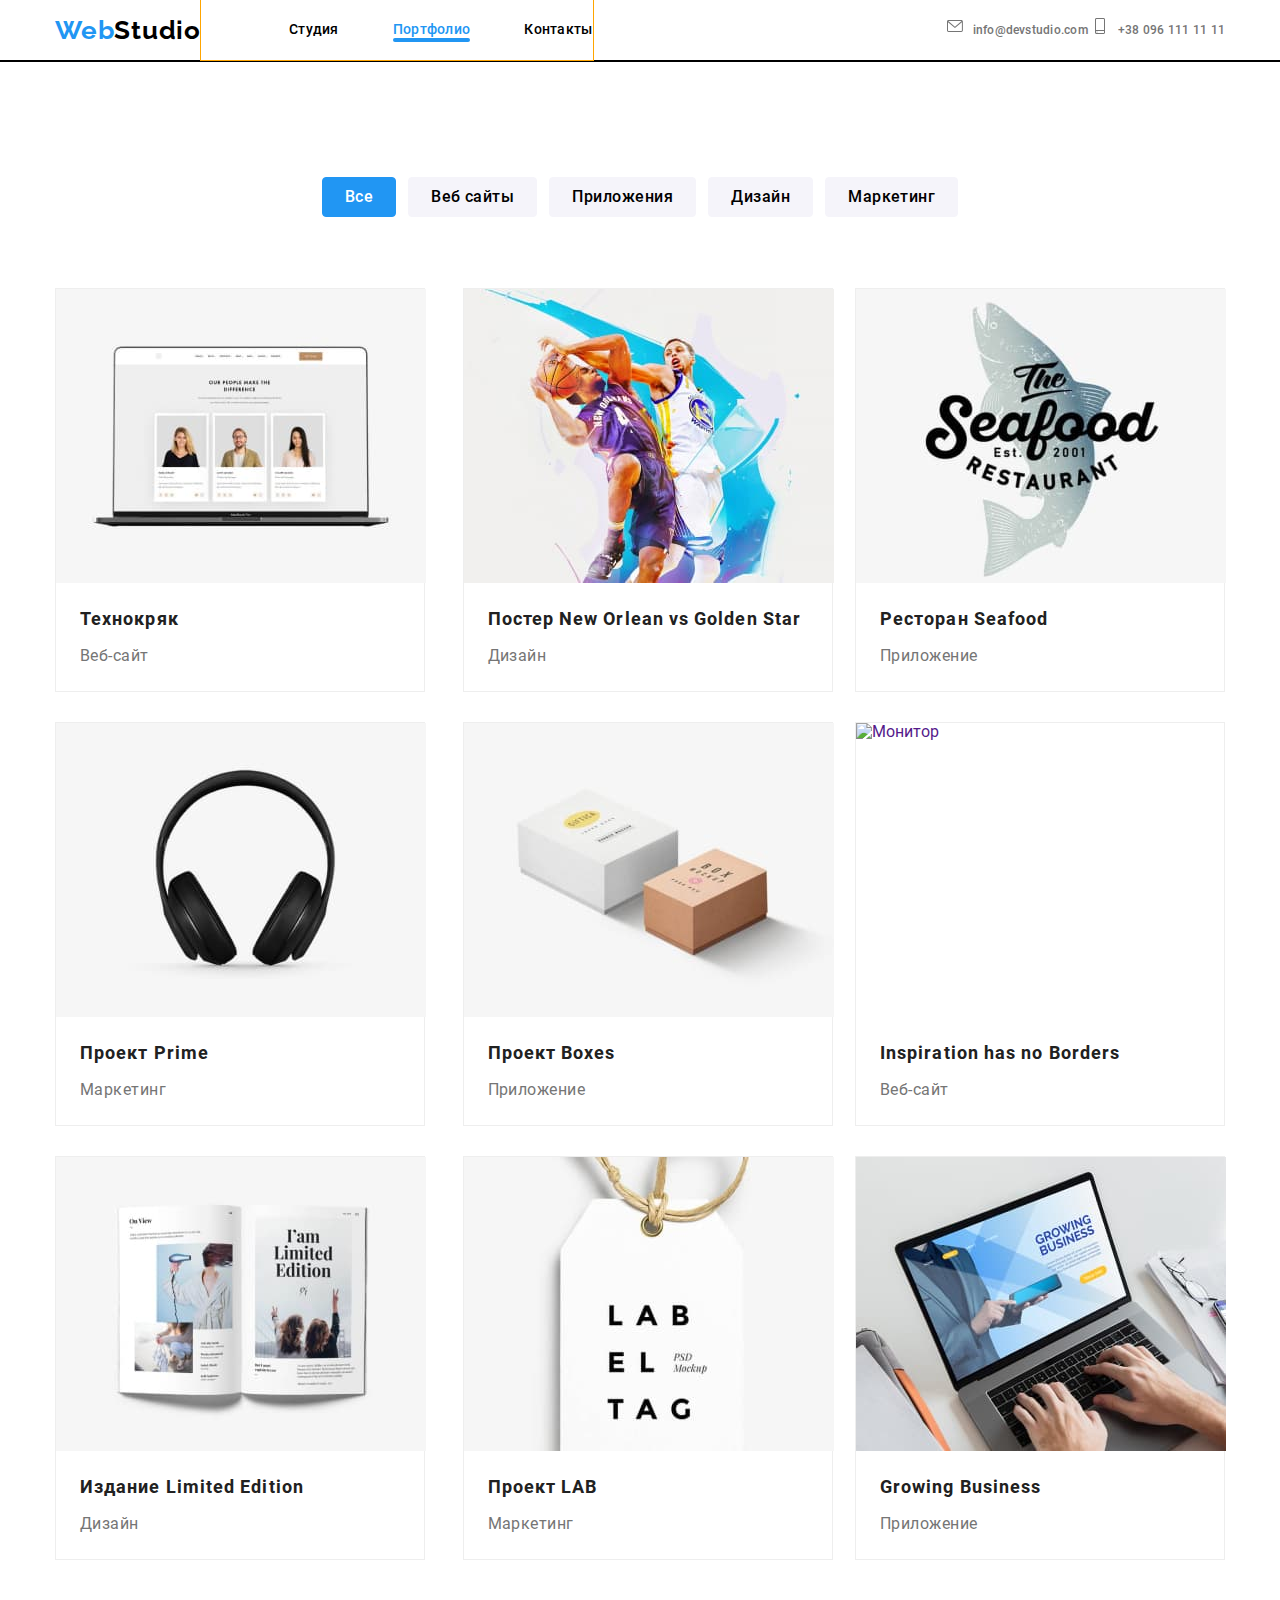
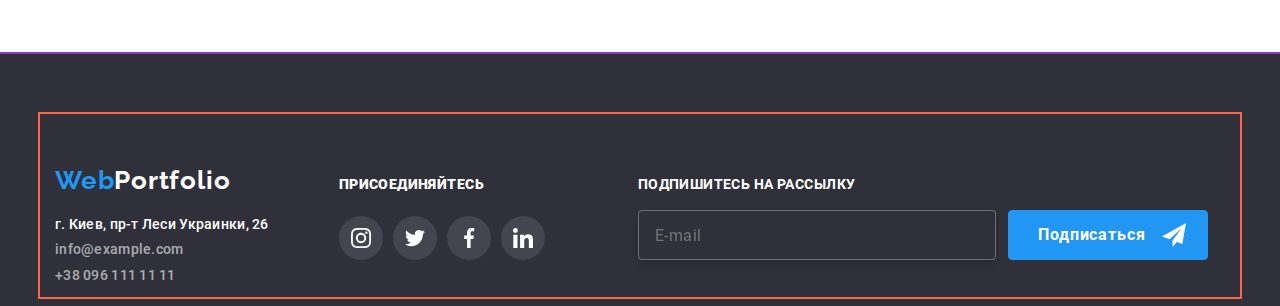
==== commit 5711ce6c: "updates" ====
--- a/portfolio.html
+++ b/portfolio.html
@@ -29,8 +29,8 @@
                     <div class="navigation">
                         <ul class="site-nav">
 
-                            <li class="item"><a href="index.html" class="link current">Студия</a> </li>
-                            <li class="item"><a href="portfolio.html" class="link">Портфолио</a> </li>
+                            <li class="item"><a href="index.html" class="link">Студия</a> </li>
+                            <li class="item"><a href="portfolio.html" class="link current">Портфолио</a> </li>
                             <li class="item"><a href="" class="link">Контакты</a> </li>
                         </ul>
                     </div>
--- a/css/main.min.css
+++ b/css/main.min.css
@@ -1,2 +1,2 @@
-/*! modern-normalize v1.0.0 | MIT License | https://github.com/sindresorhus/modern-normalize */*,*::before,*::after{-webkit-box-sizing:border-box;box-sizing:border-box}:root{-moz-tab-size:4;-o-tab-size:4;tab-size:4}html{line-height:1.15;-webkit-text-size-adjust:100%}body{margin:0}body{font-family:system-ui,-apple-system,"Segoe UI",Roboto,Helvetica,Arial,sans-serif,"Apple Color Emoji","Segoe UI Emoji"}hr{height:0;color:inherit}abbr[title]{-webkit-text-decoration:underline dotted;text-decoration:underline dotted}b,strong{font-weight:bolder}code,kbd,samp,pre{font-family:ui-monospace, SFMono-Regular, Consolas, 'Liberation Mono', Menlo, monospace;font-size:1em}small{font-size:80%}sub,sup{font-size:75%;line-height:0;position:relative;vertical-align:baseline}sub{bottom:-0.25em}sup{top:-0.5em}table{text-indent:0;border-color:inherit}button,input,optgroup,select,textarea{font-family:inherit;font-size:100%;line-height:1.15;margin:0}button,select{text-transform:none}button,[type='button'],[type='reset'],[type='submit']{-webkit-appearance:button}::-moz-focus-inner{border-style:none;padding:0}:-moz-focusring{outline:1px dotted ButtonText}:-moz-ui-invalid{box-shadow:none}legend{padding:0}progress{vertical-align:baseline}::-webkit-inner-spin-button,::-webkit-outer-spin-button{height:auto}[type='search']{-webkit-appearance:textfield;outline-offset:-2px}::-webkit-search-decoration{-webkit-appearance:none}::-webkit-file-upload-button{-webkit-appearance:button;font:inherit}summary{display:list-item}@font-face{font-family:'Roboto';font-style:normal;font-weight:400;src:url("../fonts/roboto/roboto-v20-latin_cyrillic-regular.eot");src:local("Roboto"),local("Roboto-Regular"),url("../fonts/roboto/roboto-v20-latin_cyrillic-regular.eot?#iefix") format("embedded-opentype"),url("../fonts/roboto/roboto-v20-latin_cyrillic-regular.woff2") format("woff2"),url("../fonts/roboto/roboto-v20-latin_cyrillic-regular.woff") format("woff"),url("../fonts/roboto/roboto-v20-latin_cyrillic-regular.ttf") format("truetype"),url("../fonts/roboto/roboto-v20-latin_cyrillic-regular.svg#Roboto") format("svg")}@font-face{font-family:'Roboto';font-style:normal;font-weight:500;src:url("../fonts/roboto/roboto-v20-latin_cyrillic-500.eot");src:local("Roboto Medium"),local("Roboto-Medium"),url("../fonts/roboto/roboto-v20-latin_cyrillic-500.eot?#iefix") format("embedded-opentype"),url("../fonts/roboto/roboto-v20-latin_cyrillic-500.woff2") format("woff2"),url("../fonts/roboto/roboto-v20-latin_cyrillic-500.woff") format("woff"),url("../fonts/roboto/roboto-v20-latin_cyrillic-500.ttf") format("truetype"),url("../fonts/roboto/roboto-v20-latin_cyrillic-500.svg#Roboto") format("svg")}@font-face{font-family:'Roboto';font-style:normal;font-weight:700;src:url("../fonts/roboto/roboto-v20-latin_cyrillic-700.eot");src:local("Roboto Bold"),local("Roboto-Bold"),url("../fonts/roboto/roboto-v20-latin_cyrillic-700.eot?#iefix") format("embedded-opentype"),url("../fonts/roboto/roboto-v20-latin_cyrillic-700.woff2") format("woff2"),url("../fonts/roboto/roboto-v20-latin_cyrillic-700.woff") format("woff"),url("../fonts/roboto/roboto-v20-latin_cyrillic-700.ttf") format("truetype"),url("../fonts/roboto/roboto-v20-latin_cyrillic-700.svg#Roboto") format("svg")}@font-face{font-family:'Roboto';font-style:normal;font-weight:900;src:url("../fonts/roboto/roboto-v20-latin_cyrillic-900.eot");src:local("Roboto Black"),local("Roboto-Black"),url("../fonts/roboto/roboto-v20-latin_cyrillic-900.eot?#iefix") format("embedded-opentype"),url("../fonts/roboto/roboto-v20-latin_cyrillic-900.woff2") format("woff2"),url("../fonts/roboto/roboto-v20-latin_cyrillic-900.woff") format("woff"),url("../fonts/roboto/roboto-v20-latin_cyrillic-900.ttf") format("truetype"),url("../fonts/roboto/roboto-v20-latin_cyrillic-900.svg#Roboto") format("svg")}@font-face{font-family:'Raleway';font-style:normal;font-weight:400;src:url("../fonts/raleway/raleway-v18-latin_cyrillic-regular.eot");src:local(""),url("../fonts/raleway/raleway-v18-latin_cyrillic-regular.eot?#iefix") format("embedded-opentype"),url("../fonts/raleway/raleway-v18-latin_cyrillic-regular.woff2") format("woff2"),url("../fonts/raleway/raleway-v18-latin_cyrillic-regular.woff") format("woff"),url("../fonts/raleway/raleway-v18-latin_cyrillic-regular.ttf") format("truetype"),url("../fonts/raleway/raleway-v18-latin_cyrillic-regular.svg#Raleway") format("svg")}@font-face{font-family:'Raleway';font-style:normal;font-weight:700;src:url("../fonts/raleway/raleway-v18-latin_cyrillic-700.eot");src:local(""),url("../fonts/raleway/raleway-v18-latin_cyrillic-700.eot?#iefix") format("embedded-opentype"),url("../fonts/raleway/raleway-v18-latin_cyrillic-700.woff2") format("woff2"),url("../fonts/raleway/raleway-v18-latin_cyrillic-700.woff") format("woff"),url("../fonts/raleway/raleway-v18-latin_cyrillic-700.ttf") format("truetype"),url("../fonts/raleway/raleway-v18-latin_cyrillic-700.svg#Raleway") format("svg")}html{-webkit-box-sizing:border-box;box-sizing:border-box}*,*::before,*::after{-webkit-box-sizing:inherit;box-sizing:inherit}body{margin:0;font-family:"Roboto",sans-serif;font-style:normal}img{display:block;max-width:100%;height:auto}.a-link{display:block;text-decoration:none}.feautures-item,.revews-set{padding:0;margin:0;list-style:none}.container{padding-left:15px;padding-right:15px;margin-left:auto;margin-right:auto;list-style:none}@media (min-width: 480px){.container{width:480px;outline:2px solid sienna}}@media (min-width: 768px){.container{width:768px;outline:2px solid blue}}@media (min-width: 1200px){.container{width:1200px;outline:2px solid green}}.center-container{display:-webkit-box;display:-ms-flexbox;display:flex;list-style:none;-webkit-box-pack:justify;-ms-flex-pack:justify;justify-content:space-between}.section{padding-top:94px}section.title{margin-top:0;margin-bottom:24px}.page-header{border-bottom:2px solid black;position:relative}.page-header .nav{display:-webkit-box;display:-ms-flexbox;display:flex;-webkit-box-align:center;-ms-flex-align:center;align-items:center;-webkit-box-pack:justify;-ms-flex-pack:justify;justify-content:space-between;min-height:60px}.button-menu{display:-webkit-inline-box;display:-ms-inline-flexbox;display:inline-flex;margin:0;padding:0;border:none;height:60px;-webkit-box-align:center;-ms-flex-align:center;align-items:center;-webkit-box-pack:justify;-ms-flex-pack:justify;justify-content:space-between;background-color:transparent}@media (min-width: 768px){.button-menu{display:none}}.button-menu .icon-close{display:none}.button-menu.is-open .icon-close{display:block}.button-menu.is-open .icon-menu{display:none}.button-menu:hover .icon-close{fill:#2196F3}.button-menu:hover .icon-menu{fill:#2196F3}.menu-container{padding:0px;background-color:#fff;text-align:center;font-size:18px}.menu-container.is-open{display:block}@media (min-width: 768px){.menu-container.is-open{display:-webkit-inline-box;display:-ms-inline-flexbox;display:inline-flex;-webkit-box-pack:justify;-ms-flex-pack:justify;justify-content:space-between}}@media (max-width: 767px){.menu-container{display:none;height:393px;position:absolute;top:100%;left:0;width:100%}}@media (min-width: 768px){.menu-container{display:-webkit-inline-box;display:-ms-inline-flexbox;display:inline-flex;-webkit-box-pack:justify;-ms-flex-pack:justify;justify-content:space-between;-webkit-box-flex:2;-ms-flex-positive:2;flex-grow:2}}.navigation{outline:1px solid orange}.contacts{outline:1px solid ci;color:#757575}.webstudio{display:-webkit-inline-box;display:-ms-inline-flexbox;display:inline-flex;font-family:Raleway;font-weight:700;font-style:normal;font-size:26px;line-height:1.192;letter-spacing:0.03em;text-decoration:none;-webkit-box-align:center;-ms-flex-align:center;align-items:center}.webstudio-header{color:#000}@media (min-width: 768px){.site-nav .item{display:-webkit-inline-box;display:-ms-inline-flexbox;display:inline-flex;-webkit-box-align:baseline;-ms-flex-align:baseline;align-items:baseline;margin-left:88px;font-size:14px}.site-nav .item:not(:last-child){margin-right:50px}}@media (max-width: 767px){.site-nav .item:first-child{padding-top:60px}.site-nav .item{display:-webkit-box;display:-ms-flexbox;display:flex;-webkit-box-pack:center;-ms-flex-pack:center;justify-content:center;padding-bottom:40px}}.auth-nav{margin-left:auto}@media (min-width: 768px){.auth-nav .item{display:block;text-align:left;font-size:12px}}@media (min-width: 1200px){.auth-nav .item{display:-webkit-inline-box;display:-ms-inline-flexbox;display:inline-flex;-webkit-box-align:baseline;-ms-flex-align:baseline;align-items:baseline}}@media (max-width: 767px){.auth-nav .item:first-child{padding-top:20px;font-size:18px}.auth-nav .item{display:-webkit-box;display:-ms-flexbox;display:flex;-webkit-box-pack:center;-ms-flex-pack:center;justify-content:center;padding-bottom:16px}}.auth-nav .link{font-style:normal;font-weight:500;line-height:1.17166;letter-spacing:0.02em;color:inherit;text-decoration:none}.link{display:block;padding-top:0px;font-weight:500;font-style:normal;line-height:1.17166;letter-spacing:0.02em;text-decoration:none;color:inherit}.link:hover,.link:focus{color:#2196F3}.link.current{color:#2196F3}.link.current::after{content:"";display:block;height:4px;background:#2196F3;border-radius:2px;margin-left:auto;margin-right:auto}.accent{color:#2196F3}.auth-icon-svg{width:16px;height:16px;fill:currentColor;margin-right:10px}.item .link{display:block;-webkit-box-align:center;-ms-flex-align:center;align-items:center;-webkit-box-pack:center;-ms-flex-pack:center;justify-content:center}.site-nav .item+.item{margin-left:0px}.footer-main{padding-left:15px;padding-right:15px;margin-left:auto;margin-right:auto;outline:2px solid darkorchid;padding-top:60px;padding-bottom:0;background-color:#2F303A}@media (min-width: 1200px){.footer-main{height:252px;margin-top:94px}}@media (max-width: 767px){.footer-main{height:603px;margin-top:45px}}.container-footer{margin-left:auto;margin-right:auto;outline:2px solid tomato;padding:0 15px;display:-webkit-box;display:-ms-flexbox;display:flex}@media (max-width: 767px){.container-footer{-ms-flex-wrap:wrap;flex-wrap:wrap;-webkit-box-pack:space-evenly;-ms-flex-pack:space-evenly;justify-content:space-evenly;text-align:center}}@media (min-width: 1200px){.container-footer{width:1200px;-webkit-box-align:baseline;-ms-flex-align:baseline;align-items:baseline}}.footer-link{font-style:normal;color:rgba(255,255,255,0.6);font-weight:400;font-size:14px;line-height:1.71;letter-spacing:0.03em;list-style:none;padding-left:0;margin-top:20px}.link.footer-adress{color:#fff}.footer-margin{margin-bottom:9px}.webstudio-footer{color:#fff}.join{color:#fff;width:206px;height:86px;font-style:normal;font-weight:bold;font-size:14px;line-height:1.43;letter-spacing:0.03em;text-decoration:none}@media (min-width: 480px){.join{margin-top:60px}}@media (max-width: 767px){.join{margin-top:0px}}@media (min-width: 1200px){.join{margin-left:70px}}.container-join{display:-webkit-box;display:-ms-flexbox;display:flex;list-style:none;padding:0;margin-top:22px;margin-bottom:0;margin-left:auto;margin-right:auto;-webkit-box-pack:justify;-ms-flex-pack:justify;justify-content:space-between}.subscribe{color:#fff;padding:0;text-transform:uppercase;font-style:normal;font-weight:bold;font-size:14px;line-height:1.43;letter-spacing:0.03em;text-decoration:none}@media (min-width: 1200px){.subscribe{position:relative;margin-left:93px;width:570px;height:86px}}@media (max-width: 767px){.subscribe{width:450px;-webkit-box-align:center;-ms-flex-align:center;align-items:center}}.btn-subscribe{font-family:inherit;color:#fff;border-radius:4px;border-color:#2196F3;background-color:#2196F3;font-style:normal;font-weight:700;font-size:16px;line-height:1.87;letter-spacing:0.06em;width:200px;height:50px;border:1px solid #2196F3;margin-top:0;margin-left:0;-webkit-box-align:center;-ms-flex-align:center;align-items:center;padding-left:29px;padding-right:28px;background-image:url(../img/send.svg);background-size:24px 24px;background-position:88%;background-repeat:no-repeat}@media (min-width: 1200px){.btn-subscribe{display:-webkit-box;display:-ms-flexbox;display:flex;position:absolute;top:36px;right:0}}.in-subscribe{font-style:normal;font-weight:normal;font-size:16px;line-height:1.25;-webkit-box-align:center;-ms-flex-align:center;align-items:center;letter-spacing:0.03em;color:rgba(255,255,255,0.6);background-color:#2F303A;width:358px;height:50px;border:1px solid rgba(255,255,255,0.3);-webkit-box-sizing:border-box;box-sizing:border-box;-webkit-filter:drop-shadow(0px 4px 4px rgba(0,0,0,0.15));filter:drop-shadow(0px 4px 4px rgba(0,0,0,0.15));border-radius:4px}@media (min-width: 1200px){.in-subscribe{display:-webkit-box;display:-ms-flexbox;display:flex;position:absolute;top:36px;left:0;padding-left:16px}}@media (max-width: 767px){.in-subscribe{margin-top:20px;margin-bottom:20px}}.effect-solving{text-align:center;margin-left:auto;margin-right:auto;height:600px;background-position:center}@media screen and (max-width: 767px){.effect-solving{height:400px;padding-top:118px;background-image:-webkit-gradient(linear, left top, right top, from(rgba(47,48,58,0.4)), to(rgba(47,48,58,0.4))),url("./img/hero/mobile/img-hero.jpg");background-image:linear-gradient(to right, rgba(47,48,58,0.4), rgba(47,48,58,0.4)),url("./img/hero/mobile/img-hero.jpg")}}@media screen and (max-width: 767px) and (min-device-pixel-ratio: 2), screen and (max-width: 767px) and (-webkit-min-device-pixel-ratio: 2), screen and (max-width: 767px) and (min-resolution: 192dpi), screen and (max-width: 767px) and (min-resolution: 2dppx){.effect-solving{background-image:-webkit-gradient(linear, left top, right top, from(rgba(47,48,58,0.4)), to(rgba(47,48,58,0.4))),url("./img/hero/mobile/img-hero@2x.jpg");background-image:linear-gradient(to right, rgba(47,48,58,0.4), rgba(47,48,58,0.4)),url("./img/hero/mobile/img-hero@2x.jpg")}}@media screen and (min-width: 768px){.effect-solving{padding-top:118px;background-image:-webkit-gradient(linear, left top, right top, from(rgba(47,48,58,0.4)), to(rgba(47,48,58,0.4))),url("./img/hero/tablet/img-hero.jpg");background-image:linear-gradient(to right, rgba(47,48,58,0.4), rgba(47,48,58,0.4)),url("./img/hero/tablet/img-hero.jpg")}}@media screen and (min-width: 768px) and (min-device-pixel-ratio: 2), screen and (min-width: 768px) and (-webkit-min-device-pixel-ratio: 2), screen and (min-width: 768px) and (min-resolution: 192dpi), screen and (min-width: 768px) and (min-resolution: 2dppx){.effect-solving{background-image:-webkit-gradient(linear, left top, right top, from(rgba(47,48,58,0.4)), to(rgba(47,48,58,0.4))),url("./img/hero/tablet/img-hero@2x.jpg");background-image:linear-gradient(to right, rgba(47,48,58,0.4), rgba(47,48,58,0.4)),url("./img/hero/tablet/img-hero@2x.jpg")}}@media screen and (min-width: 1200px){.effect-solving{background-size:1600px 600px;padding-top:200px;background-image:-webkit-gradient(linear, left top, right top, from(rgba(47,48,58,0.4)), to(rgba(47,48,58,0.4))),url("./img/hero/desktop/img-hero.jpg");background-image:linear-gradient(to right, rgba(47,48,58,0.4), rgba(47,48,58,0.4)),url("./img/hero/desktop/img-hero.jpg")}}@media screen and (min-width: 1200px) and (min-device-pixel-ratio: 2), screen and (min-width: 1200px) and (-webkit-min-device-pixel-ratio: 2), screen and (min-width: 1200px) and (min-resolution: 192dpi), screen and (min-width: 1200px) and (min-resolution: 2dppx){.effect-solving{background-image:-webkit-gradient(linear, left top, right top, from(rgba(47,48,58,0.4)), to(rgba(47,48,58,0.4))),url("./img/hero/desktop/Img-hero@2x.jpg");background-image:linear-gradient(to right, rgba(47,48,58,0.4), rgba(47,48,58,0.4)),url("./img/hero/desktop/Img-hero@2x.jpg")}}.title-h1{text-align:center;font-weight:900;letter-spacing:0.06em;text-transform:uppercase;color:#fff;margin:0 auto;margin-top:0}@media (min-width: 1200px){.title-h1{width:696px;font-size:44px;line-height:1.364}}@media (min-width: 768px){.title-h1{width:360px;font-size:26px;line-height:1.615}}@media (min-width: 480px){.title-h1{width:360px;font-size:26px;line-height:1.615}}.btn{font-family:inherit;color:#fff;border-radius:4px;border-color:#2196F3;background-color:#2196F3;font-style:normal;font-weight:700;font-size:16px;line-height:1.87;letter-spacing:0.06em;margin-top:30px;width:200px;height:50px;border:1px solid #2196F3}.backdrop{position:fixed;top:0;left:0;width:100%;height:100%;background-color:rgba(0,0,0,0.5)}@media (max-width: 767px){.backdrop{padding:15px;overflow-y:scroll}}@media (min-width: 768px){.backdrop{opacity:1;visibility:visible;-webkit-transition:opacity 250ms cubic-bezier(0.4, 0, 0.2, 1),visibility 250ms cubic-bezier(0.4, 0, 0.2, 1);transition:opacity 250ms cubic-bezier(0.4, 0, 0.2, 1),visibility 250ms cubic-bezier(0.4, 0, 0.2, 1)}}@media (max-width: 767px){.backdrop.is-hidden{display:none}}@media (min-width: 768px){.backdrop.is-hidden{opacity:0;pointer-events:none;visibility:hidden}}@media (min-width: 768px){.backdrop.is-hidden .modal{opacity:0;-webkit-transform:translate(-50%, -50%) scale(0.2) rotate(180deg);transform:translate(-50%, -50%) scale(0.2) rotate(180deg)}}.modal{position:relative;width:450px;background-color:#fff;border-radius:4px}@media (min-width: 768px){.modal{position:absolute;top:50%;left:50%;-webkit-transform:translate(-50%, -50%) scale(1);transform:translate(-50%, -50%) scale(1);max-width:450px;height:609px}}@media (min-width: 1200px){.modal{max-width:528px;width:100%;height:581px}}@media screen and (min-width: 768px) and (max-width: 1199px){.modal{max-width:450px;width:100%}}.btn-close{display:inline-block;position:absolute;top:8px;right:8px;width:30px;height:30px;background-image:url(../img/modal-form/close1.svg);border:none;background-color:#fff}.btn-close:hover,.btn-close:focus{background-image:url(../img/modal-form/close2.svg)}.modal-font{padding-top:40px;font-style:normal;font-weight:bold;font-size:20px;line-height:23px;text-align:center;letter-spacing:0.03em}.form-style-input{position:relative}.form-icon{position:absolute;top:50%;left:56px;-webkit-transform:translateY(-50%);transform:translateY(-50%);display:inline-block;width:18px;height:18px}.form-input{display:-webkit-box;display:-ms-flexbox;display:flex;-webkit-box-align:center;-ms-flex-align:center;align-items:center;margin-left:41px;margin-top:30px;border:1px solid rgba(33,33,33,0.2);-webkit-box-sizing:border-box;box-sizing:border-box;border-radius:4px;font-style:normal;font-weight:normal;font-size:14px;line-height:16px;letter-spacing:0.01em;padding:0;color:#000;padding-left:42px}@media (min-width: 1200px){.form-input{width:448px;height:40px}}@media (min-width: 768px){.form-input{width:370px;height:40px}}@media (min-width: 480px){.form-input{width:370px;height:40px}}.form-input:focus,.form-input:hover{outline:none;border-color:#2196F3}.form-input:focus ~ .form-icon,.form-input:hover ~ .form-icon{fill:#2196F3}.form-label{position:absolute;-webkit-transform:translateY(-40px);transform:translateY(-40px);top:50%;left:41px;font-style:normal;font-weight:normal;font-size:12px;line-height:1.167;letter-spacing:0.01em;color:#757575}.checkbox{-webkid-appearance:none;-moz-appearance:none;-webkit-appearance:none;appearance:none;position:absolute;top:0}.checkbox-label{position:relative;display:inline-block;font-style:normal;font-weight:normal;font-size:14px;line-height:1.714;letter-spacing:0.03em;padding:0;top:20px;text-align:center;color:#757575}.checkbox-icon{display:inline-block;vertical-align:middle;margin-right:5px;background-repeat:no-repeat;width:16px;height:15px;padding:0px;background-image:url(../img/modal-form/check1.svg)}.checkbox:checked+.checkbox-icon{background-image:url(../img/modal-form/check2.svg)}.form-link{display:inline-block;padding:0px;margin:0px;margin-top:20px;font-style:normal;font-weight:normal;font-size:14px;line-height:1.714;letter-spacing:0.03em;color:#2196F3;padding:0px;margin:0px}.label-check{font-style:normal;font-weight:normal;font-size:14px;line-height:24px;line-height:1.714;letter-spacing:0.03em;color:#757575}.btn-send{font-family:inherit;color:#fff;border-radius:4px;border-color:#2196F3;background-color:#2196F3;font-style:normal;font-weight:700;font-size:16px;line-height:1.87;letter-spacing:0.06em;margin-top:50px;width:200px;height:50px;border:1px solid #2196F3}.btn-send:hover,.btn-send:focus{-webkit-box-shadow:0px 4px 4px rgba(0,0,0,0.15);box-shadow:0px 4px 4px rgba(0,0,0,0.15)}.textarea-form{resize:none;display:-webkit-box;display:-ms-flexbox;display:flex;margin-left:41px;margin-top:30px;border:1px solid rgba(33,33,33,0.2);-webkit-box-sizing:border-box;box-sizing:border-box;border-radius:4px;font-style:normal;font-weight:normal;font-size:14px;line-height:16px;letter-spacing:0.01em;color:#000;padding-left:16px;padding-top:12px}@media (min-width: 1200px){.textarea-form{height:120px;width:448px}}@media (min-width: 768px){.textarea-form{width:370px;height:120px}}@media (min-width: 480px){.textarea-form{width:370px;height:120px}}.team-icon-link{display:-webkit-box;display:-ms-flexbox;display:flex;-webkit-box-pack:center;-ms-flex-pack:center;justify-content:center;-webkit-box-align:center;-ms-flex-align:center;align-items:center;width:44px;height:44px;background-color:#fff;border-radius:50%}.team-icon-link:hover,.team-icon-link:focus{background-color:#2196F3}.team-icon-link:hover .team-icon-svg,.team-icon-link:focus .team-icon-svg{fill:#fff}.join-icon-link{display:-webkit-box;display:-ms-flexbox;display:flex;-webkit-box-pack:center;-ms-flex-pack:center;justify-content:center;-webkit-box-align:center;-ms-flex-align:center;align-items:center;width:44px;height:44px;background-color:rgba(255,255,255,0.1);border-radius:50%}.join-icon-link:hover,.join-icon-link:focus{background-color:#2196F3}.join-icon-link:hover .team-icon-svg,.join-icon-link:focus .team-icon-svg{fill:#fff}.team-icon-svg{width:20px;height:20px;fill:#AFB1B8}.join-icon-svg{width:20px;height:20px;fill:#fff}.p-advantages{font-style:normal;font-weight:normal;font-size:14px;line-height:1.71;letter-spacing:0.03em;color:#757575;height:75px;margin:0;margin-top:10px;text-align:justify}.title-h3{font-weight:bold;font-size:14px;line-height:16px;letter-spacing:0.03em;text-transform:uppercase;color:#212121;margin:0;padding:0}.icon1::before{background-image:url(../img/advantages-icon1.svg)}.icon2::before{background-image:url(../img/advantages-icon2.svg)}.icon3::before{background-image:url(../img/advantages-icon3.svg)}.icon4::before{background-image:url(../img/advantages-icon4.svg)}@media (min-width: 768px){.features-set{display:-webkit-box;display:-ms-flexbox;display:flex;-ms-flex-wrap:wrap;flex-wrap:wrap;margin:-5px}}@media (min-width: 1200px){.features-set{margin:-15px}}.icon-advantages{padding:0;margin-top:0;margin-bottom:0;color:#fff;font-size:32px}@media screen and (min-width: 768px){.icon-advantages{-ms-flex-preferred-size:calc((100% - 4 * 5px)/2);flex-basis:calc((100% - 4 * 5px)/2);margin:5px}}@media screen and (min-width: 1200px){.icon-advantages{-ms-flex-preferred-size:calc((100% - 8* 15px)/4);flex-basis:calc((100% - 8* 15px)/4);margin:15px}}@media screen and (max-width: 737px){.icon-advantages:not(:last-child){margin-bottom:30px}}.icon-advantages::before{content:"";display:block;margin-bottom:30px;height:120px;background-repeat:no-repeat;background-position:center;background-color:#F5F4FA}@media screen and (max-width: 1200px){.whatarewedoing{display:none}}.title-h2{font-weight:bold;font-size:36px;line-height:1.167;text-align:center;letter-spacing:0.03em;color:#212121;margin:0px 0px 50px 0px}.title-img{position:absolute;display:-webkit-box;display:-ms-flexbox;display:flex;width:370px;height:70px;background-color:rgba(47,48,58,0.8);margin:0px;padding:0px;bottom:0px;text-align:center;font-weight:bold;font-size:14px;line-height:1.143;letter-spacing:0.03em;text-transform:uppercase;color:#fff}.team-section{background-color:#F5F4FA;margin-top:94px;margin-bottom:0;padding-top:94px;text-align:center}@media (min-width: 480px){.team-img{height:460px;width:450px}}@media (min-width: 768px){.team-img{height:374px;width:354px}}@media (min-width: 1200px){.team-img{width:270px;height:260px}}@media (min-width: 768px){.team-set{display:-webkit-box;display:-ms-flexbox;display:flex;-ms-flex-wrap:wrap;flex-wrap:wrap;margin:-5px}}@media (min-width: 1200px){.team-set{margin:-15px}}.team-li{background-color:white;-webkit-box-shadow:0px 1px 3px rgba(0,0,0,0.12),0px 1px 1px rgba(0,0,0,0.14),0px 2px 1px rgba(0,0,0,0.2);box-shadow:0px 1px 3px rgba(0,0,0,0.12),0px 1px 1px rgba(0,0,0,0.14),0px 2px 1px rgba(0,0,0,0.2);border-radius:0px 0px 4px 4px}@media (min-width: 480px){.team-li{height:622px;width:450px}}@media (min-width: 768px){.team-li{height:536px;width:354px;-ms-flex-preferred-size:calc((100% - 4 * 5px)/2);flex-basis:calc((100% - 4 * 5px)/2);margin:5px}}@media (min-width: 1200px){.team-li{height:428px;width:270px;-ms-flex-preferred-size:calc((100% - 8* 15px)/4);flex-basis:calc((100% - 8* 15px)/4);margin:15px}}@media (max-width: 767px){.team-li:not(:last-child){margin-bottom:30px}}.team-name{margin:30px 0 0 0;padding:0;font-weight:500;font-size:16px;line-height:1.188;letter-spacing:0.03em;color:#212121}.p-position{margin:10px 0 16px 0;padding:0;font-style:normal;font-weight:400;font-size:16px;line-height:1.188;letter-spacing:0.03em;color:#757575}.container-social-network{-webkit-box-pack:justify;-ms-flex-pack:justify;justify-content:space-between;padding:0}@media (min-width: 480px){.container-social-network{width:450px;outline:2px solid tomato}}@media (min-width: 768px){.container-social-network{width:354px;outline:2px solid blue}}@media (min-width: 1200px){.container-social-network{width:270px;outline:2px solid yellow}}.center-network{display:-webkit-box;display:-ms-flexbox;display:flex;list-style:none}@media (min-width: 480px){.center-network{padding:0px 122px 0px 122px}}@media (min-width: 768px){.center-network{padding:0px 74px 0px 74px}}@media (min-width: 1200px){.center-network{padding:0px 32px 0px 32px}}.a-link:hover .hover::before{-webkit-transform:translateY(0);transform:translateY(0)}@media (min-width: 480px){.client-section{display:-webkit-box;display:-ms-flexbox;display:flex;-ms-flex-wrap:wrap;flex-wrap:wrap;margin:-5px}}@media (max-width: 767px){.client-section{display:-webkit-box;display:-ms-flexbox;display:flex;-ms-flex-wrap:wrap;flex-wrap:wrap;margin:-5px}}@media (min-width: 768px){.client-section{display:-webkit-box;display:-ms-flexbox;display:flex;-ms-flex-wrap:wrap;flex-wrap:wrap;margin:-15px}}@media (min-width: 1200px){.client-section{margin:-15px}}@media (min-width: 768px){.item-client{-ms-flex-preferred-size:calc((100% - 6 * 15px)/3);flex-basis:calc((100% - 6 * 15px)/3);margin:15px}}@media (min-width: 1200px){.item-client{-ms-flex-preferred-size:calc((100% - 12* 15px)/6);flex-basis:calc((100% - 12* 15px)/6);margin:15px}}@media (max-width: 767px){.item-client{-ms-flex-preferred-size:calc((100% - 4 * 10px)/2);flex-basis:calc((100% - 4 * 10px)/2);margin:10px}.item-client:not(:last-child){margin-bottom:30px}}.client-icon-link{display:-webkit-box;display:-ms-flexbox;display:flex;-webkit-box-pack:center;-ms-flex-pack:center;justify-content:center;-webkit-box-align:center;-ms-flex-align:center;align-items:center;height:90px;outline:1px solid #AFB1B8;margin-bottom:0px;margin-top:0px}@media (min-width: 480px){.client-icon-link{width:210px}}@media (min-width: 768px){.client-icon-link{width:226px}}@media (min-width: 1200px){.client-icon-link{width:170px}}.client-icon-link:hover,.client-icon-link:focus{outline:1px solid #2196F3}.client-icon-svg{fill:#AFB1B8}.client-icon-link:hover .client-icon-svg,.client-icon-link:focus .client-icon-svg{fill:#2196F3}@media (min-width: 480px){.btn-container{text-align:left;padding-top:66px}}@media (min-width: 768px){.btn-container{text-align:center;padding-top:60px}}@media (min-width: 1200px){.btn-container{text-align:center;padding-top:100px}}.portfolio-header{border:none;background-color:#ECECEC;color:#ECECEC;height:1px;margin:0px}.portfolio-type{font-weight:400;font-size:16px;line-height:1.87;letter-spacing:0.03em;color:#757575;margin-top:0}.portfolio-name{font-weight:bold;font-size:18px;line-height:2;letter-spacing:0.06em;color:#212121;margin-bottom:4px}.btn-portfolio{font-family:inherit;color:#000;background-color:#F5F4FA;border-color:#F5F4FA;font-style:normal;font-weight:500;font-size:16px;line-height:1.625;letter-spacing:0.03em;text-decoration:none;border:1px solid #F5F4FA;border-radius:4px;padding:6px 22px}.btn-portfolio:hover,.btn-portfolio:active{border-color:#2196F3;background-color:#2196F3;color:#fff}.btn-accent{font-family:inherit;color:#fff;background-color:#2196F3;border-color:#2196F3;font-style:normal;font-weight:500;font-size:16px;line-height:1.625;letter-spacing:0.03em;border:1px solid #2196F3;border-radius:4px;padding:6px 22px;text-decoration:none}.btn-container .item+.item{margin-left:8px;margin-top:15px}.container-flex{margin-left:auto;margin-right:auto;width:1200px;padding:0 15px}.container-grid{padding:0;-webkit-box-pack:justify;-ms-flex-pack:justify;justify-content:space-between}@media (min-width: 480px){.container-grid{margin-top:46px}}@media (min-width: 768px){.container-grid{display:-webkit-box;display:-ms-flexbox;display:flex;-ms-flex-wrap:wrap;flex-wrap:wrap;margin-top:36px}}@media (min-width: 1200px){.container-grid{margin:-15px;margin-top:56px;margin-bottom:94px}}.flex-element{display:-webkit-box;display:-ms-flexbox;display:flex;margin-top:0;margin-bottom:0;border:1px solid #EEEEEE}.flex-element:hover{-webkit-box-shadow:0px 2px 4px 0px #757575;box-shadow:0px 2px 4px 0px #757575}.flex-element:nth-child(3n){margin-left:0px}.flex-element:nth-last-child(-n+3){margin-bottom:0px}@media screen and (min-width: 480px){.flex-element{width:450px;height:404px}}@media screen and (min-width: 768px){.flex-element{width:354px;height:440px;-ms-flex-preferred-size:calc((100% - 4 * 5px)/2);flex-basis:calc((100% - 4 * 5px)/2);margin:5px}}@media screen and (min-width: 1200px){.flex-element{margin-bottom:30px;width:370px;height:404px;-ms-flex-preferred-size:calc((100% - 6* 15px)/3);flex-basis:calc((100% - 6* 15px)/3);margin:15px}}@media screen and (max-width: 737px){.flex-element:not(:last-child){margin-bottom:30px}}.flex-text{margin-left:24px;text-decoration:none}.animation{height:294px;position:relative;overflow:hidden}@media screen and (min-width: 480px){.animation{width:450px}}@media screen and (min-width: 768px){.animation{width:354px}}@media screen and (min-width: 1200px){.animation{width:370px}}.hover::before{display:inline-block;position:absolute;content:"";height:294px;background:rgba(33,150,243,0.9);-webkit-transform:translateY(100%);transform:translateY(100%);-webkit-transition:-webkit-transform 250ms cubic-bezier(0.4, 0, 0.2, 1);transition:-webkit-transform 250ms cubic-bezier(0.4, 0, 0.2, 1);transition:transform 250ms cubic-bezier(0.4, 0, 0.2, 1);transition:transform 250ms cubic-bezier(0.4, 0, 0.2, 1), -webkit-transform 250ms cubic-bezier(0.4, 0, 0.2, 1)}@media screen and (min-width: 480px){.hover::before{width:450px}}@media screen and (min-width: 768px){.hover::before{width:354px}}@media screen and (min-width: 1200px){.hover::before{width:370px}}.animation-overlay{display:block;position:absolute;top:0;left:0;height:294px;color:#fff;font-size:18px;line-height:1.556;letter-spacing:0.03em;padding:15px;-webkit-transform:translateY(100%);transform:translateY(100%);-webkit-transition:-webkit-transform 250ms cubic-bezier(0.4, 0, 0.2, 1);transition:-webkit-transform 250ms cubic-bezier(0.4, 0, 0.2, 1);transition:transform 250ms cubic-bezier(0.4, 0, 0.2, 1);transition:transform 250ms cubic-bezier(0.4, 0, 0.2, 1), -webkit-transform 250ms cubic-bezier(0.4, 0, 0.2, 1)}@media screen and (min-width: 480px){.animation-overlay{width:450px}}@media screen and (min-width: 768px){.animation-overlay{width:354px}}@media screen and (min-width: 1200px){.animation-overlay{width:370px}}.a-link:hover .animation-overlay{-webkit-transform:translateY(0);transform:translateY(0)}.portfolio-img{width:100%}@media screen and (min-width: 480px){.portfolio-img{width:450px}}@media screen and (min-width: 768px){.portfolio-img{width:354px}}@media screen and (min-width: 1200px){.portfolio-img{width:370px}}.site-nav,.auth-nav,.features-set,.team-set,.client-section,.container-grid,.reviews-set{list-style:none;padding:0}@media screen and (max-width: 737px){.reviews{display:none}}.reviews-set{display:-webkit-box;display:-ms-flexbox;display:flex}.reviews-item{text-align:center;padding:40px;color:#fff;font-size:48px;width:33.33333%}@media screen and (min-width: 1200px){.reviews-item{font-size:64px}}.reviews-item:nth-child(1){background-color:#795548}.reviews-item:nth-child(2){background-color:#60708B}.reviews-item:nth-child(3){background-color:#7B1FA2}
+/*! modern-normalize v1.0.0 | MIT License | https://github.com/sindresorhus/modern-normalize */*,*::before,*::after{-webkit-box-sizing:border-box;box-sizing:border-box}:root{-moz-tab-size:4;-o-tab-size:4;tab-size:4}html{line-height:1.15;-webkit-text-size-adjust:100%}body{margin:0}body{font-family:system-ui,-apple-system,"Segoe UI",Roboto,Helvetica,Arial,sans-serif,"Apple Color Emoji","Segoe UI Emoji"}hr{height:0;color:inherit}abbr[title]{-webkit-text-decoration:underline dotted;text-decoration:underline dotted}b,strong{font-weight:bolder}code,kbd,samp,pre{font-family:ui-monospace, SFMono-Regular, Consolas, 'Liberation Mono', Menlo, monospace;font-size:1em}small{font-size:80%}sub,sup{font-size:75%;line-height:0;position:relative;vertical-align:baseline}sub{bottom:-0.25em}sup{top:-0.5em}table{text-indent:0;border-color:inherit}button,input,optgroup,select,textarea{font-family:inherit;font-size:100%;line-height:1.15;margin:0}button,select{text-transform:none}button,[type='button'],[type='reset'],[type='submit']{-webkit-appearance:button}::-moz-focus-inner{border-style:none;padding:0}:-moz-focusring{outline:1px dotted ButtonText}:-moz-ui-invalid{box-shadow:none}legend{padding:0}progress{vertical-align:baseline}::-webkit-inner-spin-button,::-webkit-outer-spin-button{height:auto}[type='search']{-webkit-appearance:textfield;outline-offset:-2px}::-webkit-search-decoration{-webkit-appearance:none}::-webkit-file-upload-button{-webkit-appearance:button;font:inherit}summary{display:list-item}@font-face{font-family:'Roboto';font-style:normal;font-weight:400;src:url("../fonts/roboto/roboto-v20-latin_cyrillic-regular.eot");src:local("Roboto"),local("Roboto-Regular"),url("../fonts/roboto/roboto-v20-latin_cyrillic-regular.eot?#iefix") format("embedded-opentype"),url("../fonts/roboto/roboto-v20-latin_cyrillic-regular.woff2") format("woff2"),url("../fonts/roboto/roboto-v20-latin_cyrillic-regular.woff") format("woff"),url("../fonts/roboto/roboto-v20-latin_cyrillic-regular.ttf") format("truetype"),url("../fonts/roboto/roboto-v20-latin_cyrillic-regular.svg#Roboto") format("svg")}@font-face{font-family:'Roboto';font-style:normal;font-weight:500;src:url("../fonts/roboto/roboto-v20-latin_cyrillic-500.eot");src:local("Roboto Medium"),local("Roboto-Medium"),url("../fonts/roboto/roboto-v20-latin_cyrillic-500.eot?#iefix") format("embedded-opentype"),url("../fonts/roboto/roboto-v20-latin_cyrillic-500.woff2") format("woff2"),url("../fonts/roboto/roboto-v20-latin_cyrillic-500.woff") format("woff"),url("../fonts/roboto/roboto-v20-latin_cyrillic-500.ttf") format("truetype"),url("../fonts/roboto/roboto-v20-latin_cyrillic-500.svg#Roboto") format("svg")}@font-face{font-family:'Roboto';font-style:normal;font-weight:700;src:url("../fonts/roboto/roboto-v20-latin_cyrillic-700.eot");src:local("Roboto Bold"),local("Roboto-Bold"),url("../fonts/roboto/roboto-v20-latin_cyrillic-700.eot?#iefix") format("embedded-opentype"),url("../fonts/roboto/roboto-v20-latin_cyrillic-700.woff2") format("woff2"),url("../fonts/roboto/roboto-v20-latin_cyrillic-700.woff") format("woff"),url("../fonts/roboto/roboto-v20-latin_cyrillic-700.ttf") format("truetype"),url("../fonts/roboto/roboto-v20-latin_cyrillic-700.svg#Roboto") format("svg")}@font-face{font-family:'Roboto';font-style:normal;font-weight:900;src:url("../fonts/roboto/roboto-v20-latin_cyrillic-900.eot");src:local("Roboto Black"),local("Roboto-Black"),url("../fonts/roboto/roboto-v20-latin_cyrillic-900.eot?#iefix") format("embedded-opentype"),url("../fonts/roboto/roboto-v20-latin_cyrillic-900.woff2") format("woff2"),url("../fonts/roboto/roboto-v20-latin_cyrillic-900.woff") format("woff"),url("../fonts/roboto/roboto-v20-latin_cyrillic-900.ttf") format("truetype"),url("../fonts/roboto/roboto-v20-latin_cyrillic-900.svg#Roboto") format("svg")}@font-face{font-family:'Raleway';font-style:normal;font-weight:400;src:url("../fonts/raleway/raleway-v18-latin_cyrillic-regular.eot");src:local(""),url("../fonts/raleway/raleway-v18-latin_cyrillic-regular.eot?#iefix") format("embedded-opentype"),url("../fonts/raleway/raleway-v18-latin_cyrillic-regular.woff2") format("woff2"),url("../fonts/raleway/raleway-v18-latin_cyrillic-regular.woff") format("woff"),url("../fonts/raleway/raleway-v18-latin_cyrillic-regular.ttf") format("truetype"),url("../fonts/raleway/raleway-v18-latin_cyrillic-regular.svg#Raleway") format("svg")}@font-face{font-family:'Raleway';font-style:normal;font-weight:700;src:url("../fonts/raleway/raleway-v18-latin_cyrillic-700.eot");src:local(""),url("../fonts/raleway/raleway-v18-latin_cyrillic-700.eot?#iefix") format("embedded-opentype"),url("../fonts/raleway/raleway-v18-latin_cyrillic-700.woff2") format("woff2"),url("../fonts/raleway/raleway-v18-latin_cyrillic-700.woff") format("woff"),url("../fonts/raleway/raleway-v18-latin_cyrillic-700.ttf") format("truetype"),url("../fonts/raleway/raleway-v18-latin_cyrillic-700.svg#Raleway") format("svg")}html{-webkit-box-sizing:border-box;box-sizing:border-box}*,*::before,*::after{-webkit-box-sizing:inherit;box-sizing:inherit}body{margin:0;font-family:"Roboto",sans-serif;font-style:normal}img{display:block;max-width:100%;height:auto}.a-link{display:block;text-decoration:none}.feautures-item,.revews-set{padding:0;margin:0;list-style:none}.container{padding-left:15px;padding-right:15px;margin-left:auto;margin-right:auto;list-style:none}@media (min-width: 480px){.container{width:480px}}@media (min-width: 768px){.container{width:768px}}@media (min-width: 1200px){.container{width:1200px}}.center-container{display:-webkit-box;display:-ms-flexbox;display:flex;list-style:none;-webkit-box-pack:justify;-ms-flex-pack:justify;justify-content:space-between}.section{padding-top:94px}section.title{margin-top:0;margin-bottom:24px}.page-header{border-bottom:2px solid black;position:relative}.page-header .nav{display:-webkit-box;display:-ms-flexbox;display:flex;-webkit-box-align:center;-ms-flex-align:center;align-items:center;-webkit-box-pack:justify;-ms-flex-pack:justify;justify-content:space-between;min-height:60px}.button-menu{display:-webkit-inline-box;display:-ms-inline-flexbox;display:inline-flex;margin:0;padding:0;border:none;height:60px;-webkit-box-align:center;-ms-flex-align:center;align-items:center;-webkit-box-pack:justify;-ms-flex-pack:justify;justify-content:space-between;background-color:transparent}@media (min-width: 768px){.button-menu{display:none}}.button-menu .icon-close{display:none}.button-menu.is-open .icon-close{display:block}.button-menu.is-open .icon-menu{display:none}.button-menu:hover .icon-close{fill:#2196F3}.button-menu:hover .icon-menu{fill:#2196F3}.menu-container{padding:0px;background-color:#fff;text-align:center;font-size:18px}.menu-container.is-open{display:block}@media (min-width: 768px){.menu-container.is-open{display:-webkit-inline-box;display:-ms-inline-flexbox;display:inline-flex;-webkit-box-pack:justify;-ms-flex-pack:justify;justify-content:space-between}}@media (max-width: 767px){.menu-container{display:none;height:393px;position:absolute;top:100%;left:0;width:100%}}@media (min-width: 768px){.menu-container{display:-webkit-inline-box;display:-ms-inline-flexbox;display:inline-flex;-webkit-box-pack:justify;-ms-flex-pack:justify;justify-content:space-between;-webkit-box-flex:2;-ms-flex-positive:2;flex-grow:2}}.navigation{outline:1px solid orange}.contacts{outline:1px solid ci;color:#757575}.webstudio{display:-webkit-inline-box;display:-ms-inline-flexbox;display:inline-flex;font-family:Raleway;font-weight:700;font-style:normal;font-size:26px;line-height:1.192;letter-spacing:0.03em;text-decoration:none;-webkit-box-align:center;-ms-flex-align:center;align-items:center}.webstudio-header{color:#000}@media (min-width: 768px){.site-nav .item{display:-webkit-inline-box;display:-ms-inline-flexbox;display:inline-flex;-webkit-box-align:baseline;-ms-flex-align:baseline;align-items:baseline;margin-left:88px;font-size:14px}.site-nav .item:not(:last-child){margin-right:50px}}@media (max-width: 767px){.site-nav .item:first-child{padding-top:60px}.site-nav .item{display:-webkit-box;display:-ms-flexbox;display:flex;-webkit-box-pack:center;-ms-flex-pack:center;justify-content:center;padding-bottom:40px}}.auth-nav{margin-left:auto}@media (min-width: 768px){.auth-nav .item{display:block;text-align:left;font-size:12px}}@media (min-width: 1200px){.auth-nav .item{display:-webkit-inline-box;display:-ms-inline-flexbox;display:inline-flex;-webkit-box-align:baseline;-ms-flex-align:baseline;align-items:baseline}}@media (max-width: 767px){.auth-nav .item:first-child{padding-top:20px;font-size:18px}.auth-nav .item{display:-webkit-box;display:-ms-flexbox;display:flex;-webkit-box-pack:center;-ms-flex-pack:center;justify-content:center;padding-bottom:16px}}.auth-nav .link{font-style:normal;font-weight:500;line-height:1.17166;letter-spacing:0.02em;color:inherit;text-decoration:none}.link{display:block;padding-top:0px;font-weight:500;font-style:normal;line-height:1.17166;letter-spacing:0.02em;text-decoration:none;color:inherit}.link:hover,.link:focus{color:#2196F3}.link.current{color:#2196F3}.link.current::after{content:"";display:block;height:4px;background:#2196F3;border-radius:2px;margin-left:auto;margin-right:auto}.accent{color:#2196F3}.auth-icon-svg{width:16px;height:16px;fill:currentColor;margin-right:10px}.item .link{display:block;-webkit-box-align:center;-ms-flex-align:center;align-items:center;-webkit-box-pack:center;-ms-flex-pack:center;justify-content:center}.site-nav .item+.item{margin-left:0px}.footer-main{padding-left:15px;padding-right:15px;margin-left:auto;margin-right:auto;outline:2px solid darkorchid;padding-top:60px;padding-bottom:0;background-color:#2F303A}@media (min-width: 1200px){.footer-main{height:252px;margin-top:94px}}@media (max-width: 767px){.footer-main{height:603px;margin-top:45px}}.container-footer{margin-left:auto;margin-right:auto;outline:2px solid tomato;padding:0 15px;display:-webkit-box;display:-ms-flexbox;display:flex}@media (max-width: 767px){.container-footer{-ms-flex-wrap:wrap;flex-wrap:wrap;-webkit-box-pack:space-evenly;-ms-flex-pack:space-evenly;justify-content:space-evenly;text-align:center}}@media (min-width: 1200px){.container-footer{width:1200px;-webkit-box-align:baseline;-ms-flex-align:baseline;align-items:baseline}}.footer-link{font-style:normal;color:rgba(255,255,255,0.6);font-weight:400;font-size:14px;line-height:1.71;letter-spacing:0.03em;list-style:none;padding-left:0;margin-top:20px}.link.footer-adress{color:#fff}.footer-margin{margin-bottom:9px}.webstudio-footer{color:#fff}.join{color:#fff;width:206px;height:86px;font-style:normal;font-weight:bold;font-size:14px;line-height:1.43;letter-spacing:0.03em;text-decoration:none}@media (min-width: 480px){.join{margin-top:60px}}@media (max-width: 767px){.join{margin-top:0px}}@media (min-width: 1200px){.join{margin-left:70px}}.container-join{display:-webkit-box;display:-ms-flexbox;display:flex;list-style:none;padding:0;margin-top:22px;margin-bottom:0;margin-left:auto;margin-right:auto;-webkit-box-pack:justify;-ms-flex-pack:justify;justify-content:space-between}.subscribe{color:#fff;padding:0;text-transform:uppercase;font-style:normal;font-weight:bold;font-size:14px;line-height:1.43;letter-spacing:0.03em;text-decoration:none}@media (min-width: 1200px){.subscribe{position:relative;margin-left:93px;width:570px;height:86px}}@media (max-width: 767px){.subscribe{width:450px;-webkit-box-align:center;-ms-flex-align:center;align-items:center}}.btn-subscribe{font-family:inherit;color:#fff;border-radius:4px;border-color:#2196F3;background-color:#2196F3;font-style:normal;font-weight:700;font-size:16px;line-height:1.87;letter-spacing:0.06em;width:200px;height:50px;border:1px solid #2196F3;margin-top:0;margin-left:0;-webkit-box-align:center;-ms-flex-align:center;align-items:center;padding-left:29px;padding-right:28px;background-image:url(../img/send.svg);background-size:24px 24px;background-position:88%;background-repeat:no-repeat}@media (min-width: 1200px){.btn-subscribe{display:-webkit-box;display:-ms-flexbox;display:flex;position:absolute;top:36px;right:0}}.in-subscribe{font-style:normal;font-weight:normal;font-size:16px;line-height:1.25;-webkit-box-align:center;-ms-flex-align:center;align-items:center;letter-spacing:0.03em;color:rgba(255,255,255,0.6);background-color:#2F303A;width:358px;height:50px;border:1px solid rgba(255,255,255,0.3);-webkit-box-sizing:border-box;box-sizing:border-box;-webkit-filter:drop-shadow(0px 4px 4px rgba(0,0,0,0.15));filter:drop-shadow(0px 4px 4px rgba(0,0,0,0.15));border-radius:4px}@media (min-width: 1200px){.in-subscribe{display:-webkit-box;display:-ms-flexbox;display:flex;position:absolute;top:36px;left:0;padding-left:16px}}@media (max-width: 767px){.in-subscribe{margin-top:20px;margin-bottom:20px}}.effect-solving{text-align:center;margin-left:auto;margin-right:auto;height:600px;background-position:center}@media screen and (max-width: 767px){.effect-solving{height:400px;padding-top:118px;background-image:-webkit-gradient(linear, left top, right top, from(rgba(47,48,58,0.4)), to(rgba(47,48,58,0.4))),url("../img/hero/mobile/img-hero.jpg");background-image:linear-gradient(to right, rgba(47,48,58,0.4), rgba(47,48,58,0.4)),url("../img/hero/mobile/img-hero.jpg")}}@media screen and (max-width: 767px) and (min-device-pixel-ratio: 2), screen and (max-width: 767px) and (-webkit-min-device-pixel-ratio: 2), screen and (max-width: 767px) and (min-resolution: 192dpi), screen and (max-width: 767px) and (min-resolution: 2dppx){.effect-solving{background-image:-webkit-gradient(linear, left top, right top, from(rgba(47,48,58,0.4)), to(rgba(47,48,58,0.4))),url("../img/hero/mobile/img-hero@2x.jpg");background-image:linear-gradient(to right, rgba(47,48,58,0.4), rgba(47,48,58,0.4)),url("../img/hero/mobile/img-hero@2x.jpg")}}@media screen and (min-width: 768px){.effect-solving{padding-top:118px;background-image:-webkit-gradient(linear, left top, right top, from(rgba(47,48,58,0.4)), to(rgba(47,48,58,0.4))),url("../img/hero/tablet/img-hero.jpg");background-image:linear-gradient(to right, rgba(47,48,58,0.4), rgba(47,48,58,0.4)),url("../img/hero/tablet/img-hero.jpg")}}@media screen and (min-width: 768px) and (min-device-pixel-ratio: 2), screen and (min-width: 768px) and (-webkit-min-device-pixel-ratio: 2), screen and (min-width: 768px) and (min-resolution: 192dpi), screen and (min-width: 768px) and (min-resolution: 2dppx){.effect-solving{background-image:-webkit-gradient(linear, left top, right top, from(rgba(47,48,58,0.4)), to(rgba(47,48,58,0.4))),url("../img/hero/tablet/img-hero@2x.jpg");background-image:linear-gradient(to right, rgba(47,48,58,0.4), rgba(47,48,58,0.4)),url("../img/hero/tablet/img-hero@2x.jpg")}}@media screen and (min-width: 1200px){.effect-solving{background-size:1600px 600px;padding-top:200px;background-image:-webkit-gradient(linear, left top, right top, from(rgba(47,48,58,0.4)), to(rgba(47,48,58,0.4))),url("../img/hero/desktop/img-hero.jpg");background-image:linear-gradient(to right, rgba(47,48,58,0.4), rgba(47,48,58,0.4)),url("../img/hero/desktop/img-hero.jpg")}}@media screen and (min-width: 1200px) and (min-device-pixel-ratio: 2), screen and (min-width: 1200px) and (-webkit-min-device-pixel-ratio: 2), screen and (min-width: 1200px) and (min-resolution: 192dpi), screen and (min-width: 1200px) and (min-resolution: 2dppx){.effect-solving{background-image:-webkit-gradient(linear, left top, right top, from(rgba(47,48,58,0.4)), to(rgba(47,48,58,0.4))),url("../img/hero/desktop/Img-hero@2x.jpg");background-image:linear-gradient(to right, rgba(47,48,58,0.4), rgba(47,48,58,0.4)),url("../img/hero/desktop/Img-hero@2x.jpg")}}.title-h1{text-align:center;font-weight:900;letter-spacing:0.06em;text-transform:uppercase;color:#fff;margin:0 auto;margin-top:0}@media (min-width: 1200px){.title-h1{width:696px;font-size:44px;line-height:1.364}}@media (min-width: 768px){.title-h1{width:360px;font-size:26px;line-height:1.615}}@media (min-width: 480px){.title-h1{width:360px;font-size:26px;line-height:1.615}}.btn{font-family:inherit;color:#fff;border-radius:4px;border-color:#2196F3;background-color:#2196F3;font-style:normal;font-weight:700;font-size:16px;line-height:1.87;letter-spacing:0.06em;margin-top:30px;width:200px;height:50px;border:1px solid #2196F3}.backdrop{position:fixed;top:0;left:0;width:100%;height:100%;background-color:rgba(0,0,0,0.5)}@media (max-width: 767px){.backdrop{padding:15px;overflow-y:scroll}}@media (min-width: 768px){.backdrop{opacity:1;visibility:visible;-webkit-transition:opacity 250ms cubic-bezier(0.4, 0, 0.2, 1),visibility 250ms cubic-bezier(0.4, 0, 0.2, 1);transition:opacity 250ms cubic-bezier(0.4, 0, 0.2, 1),visibility 250ms cubic-bezier(0.4, 0, 0.2, 1)}}@media (max-width: 767px){.backdrop.is-hidden{display:none}}@media (min-width: 768px){.backdrop.is-hidden{opacity:0;pointer-events:none;visibility:hidden}}@media (min-width: 768px){.backdrop.is-hidden .modal{opacity:0;-webkit-transform:translate(-50%, -50%) scale(0.2) rotate(180deg);transform:translate(-50%, -50%) scale(0.2) rotate(180deg)}}.modal{position:relative;width:450px;background-color:#fff;border-radius:4px}@media (min-width: 768px){.modal{position:absolute;top:50%;left:50%;-webkit-transform:translate(-50%, -50%) scale(1);transform:translate(-50%, -50%) scale(1);max-width:450px;height:609px}}@media (min-width: 1200px){.modal{max-width:528px;width:100%;height:581px}}@media screen and (min-width: 768px) and (max-width: 1199px){.modal{max-width:450px;width:100%}}.btn-close{display:inline-block;position:absolute;top:8px;right:8px;width:30px;height:30px;background-image:url(../img/modal-form/close1.svg);border:none;background-color:#fff}.btn-close:hover,.btn-close:focus{background-image:url(../img/modal-form/close2.svg)}.modal-font{padding-top:40px;font-style:normal;font-weight:bold;font-size:20px;line-height:23px;text-align:center;letter-spacing:0.03em}.form-style-input{position:relative}.form-icon{position:absolute;top:50%;left:56px;-webkit-transform:translateY(-50%);transform:translateY(-50%);display:inline-block;width:18px;height:18px}.form-input{display:-webkit-box;display:-ms-flexbox;display:flex;-webkit-box-align:center;-ms-flex-align:center;align-items:center;margin-left:41px;margin-top:30px;border:1px solid rgba(33,33,33,0.2);-webkit-box-sizing:border-box;box-sizing:border-box;border-radius:4px;font-style:normal;font-weight:normal;font-size:14px;line-height:16px;letter-spacing:0.01em;padding:0;color:#000;padding-left:42px}@media (min-width: 1200px){.form-input{width:448px;height:40px}}@media (min-width: 768px){.form-input{width:370px;height:40px}}@media (min-width: 480px){.form-input{width:370px;height:40px}}.form-input:focus,.form-input:hover{outline:none;border-color:#2196F3}.form-input:focus ~ .form-icon,.form-input:hover ~ .form-icon{fill:#2196F3}.form-label{position:absolute;-webkit-transform:translateY(-40px);transform:translateY(-40px);top:50%;left:41px;font-style:normal;font-weight:normal;font-size:12px;line-height:1.167;letter-spacing:0.01em;color:#757575}.checkbox{-webkid-appearance:none;-moz-appearance:none;-webkit-appearance:none;appearance:none;position:absolute;top:0}.checkbox-label{position:relative;display:inline-block;font-style:normal;font-weight:normal;font-size:14px;line-height:1.714;letter-spacing:0.03em;padding:0;top:20px;text-align:center;color:#757575}.checkbox-icon{display:inline-block;vertical-align:middle;margin-right:5px;background-repeat:no-repeat;width:16px;height:15px;padding:0px;background-image:url(../img/modal-form/check1.svg)}.checkbox:checked+.checkbox-icon{background-image:url(../img/modal-form/check2.svg)}.form-link{display:inline-block;padding:0px;margin:0px;margin-top:20px;font-style:normal;font-weight:normal;font-size:14px;line-height:1.714;letter-spacing:0.03em;color:#2196F3;padding:0px;margin:0px}.label-check{font-style:normal;font-weight:normal;font-size:14px;line-height:24px;line-height:1.714;letter-spacing:0.03em;color:#757575}.btn-send{font-family:inherit;color:#fff;border-radius:4px;border-color:#2196F3;background-color:#2196F3;font-style:normal;font-weight:700;font-size:16px;line-height:1.87;letter-spacing:0.06em;margin-top:50px;width:200px;height:50px;border:1px solid #2196F3}.btn-send:hover,.btn-send:focus{-webkit-box-shadow:0px 4px 4px rgba(0,0,0,0.15);box-shadow:0px 4px 4px rgba(0,0,0,0.15)}.textarea-form{resize:none;display:-webkit-box;display:-ms-flexbox;display:flex;margin-left:41px;margin-top:30px;border:1px solid rgba(33,33,33,0.2);-webkit-box-sizing:border-box;box-sizing:border-box;border-radius:4px;font-style:normal;font-weight:normal;font-size:14px;line-height:16px;letter-spacing:0.01em;color:#000;padding-left:16px;padding-top:12px}@media (min-width: 1200px){.textarea-form{height:120px;width:448px}}@media (min-width: 768px){.textarea-form{width:370px;height:120px}}@media (min-width: 480px){.textarea-form{width:370px;height:120px}}.team-icon-link{display:-webkit-box;display:-ms-flexbox;display:flex;-webkit-box-pack:center;-ms-flex-pack:center;justify-content:center;-webkit-box-align:center;-ms-flex-align:center;align-items:center;width:44px;height:44px;background-color:#fff;border-radius:50%}.team-icon-link:hover,.team-icon-link:focus{background-color:#2196F3}.team-icon-link:hover .team-icon-svg,.team-icon-link:focus .team-icon-svg{fill:#fff}.join-icon-link{display:-webkit-box;display:-ms-flexbox;display:flex;-webkit-box-pack:center;-ms-flex-pack:center;justify-content:center;-webkit-box-align:center;-ms-flex-align:center;align-items:center;width:44px;height:44px;background-color:rgba(255,255,255,0.1);border-radius:50%}.join-icon-link:hover,.join-icon-link:focus{background-color:#2196F3}.join-icon-link:hover .team-icon-svg,.join-icon-link:focus .team-icon-svg{fill:#fff}.team-icon-svg{width:20px;height:20px;fill:#AFB1B8}.join-icon-svg{width:20px;height:20px;fill:#fff}.p-advantages{font-style:normal;font-weight:normal;font-size:14px;line-height:1.71;letter-spacing:0.03em;color:#757575;height:75px;margin:0;margin-top:10px;text-align:justify}.title-h3{font-weight:bold;font-size:14px;line-height:16px;letter-spacing:0.03em;text-transform:uppercase;color:#212121;margin:0;padding:0}.icon1::before{background-image:url(../img/advantages-icon1.svg)}.icon2::before{background-image:url(../img/advantages-icon2.svg)}.icon3::before{background-image:url(../img/advantages-icon3.svg)}.icon4::before{background-image:url(../img/advantages-icon4.svg)}@media (min-width: 768px){.features-set{display:-webkit-box;display:-ms-flexbox;display:flex;-ms-flex-wrap:wrap;flex-wrap:wrap;margin:-5px}}@media (min-width: 1200px){.features-set{margin:-15px}}.icon-advantages{padding:0;margin-top:0;margin-bottom:0;color:#fff;font-size:32px}@media screen and (min-width: 768px){.icon-advantages{-ms-flex-preferred-size:calc((100% - 4 * 5px)/2);flex-basis:calc((100% - 4 * 5px)/2);margin:5px}}@media screen and (min-width: 1200px){.icon-advantages{-ms-flex-preferred-size:calc((100% - 8* 15px)/4);flex-basis:calc((100% - 8* 15px)/4);margin:15px}}@media screen and (max-width: 737px){.icon-advantages:not(:last-child){margin-bottom:30px}}.icon-advantages::before{content:"";display:block;margin-bottom:30px;height:120px;background-repeat:no-repeat;background-position:center;background-color:#F5F4FA}@media screen and (max-width: 1200px){.whatarewedoing{display:none}}.title-h2{font-weight:bold;font-size:36px;line-height:1.167;text-align:center;letter-spacing:0.03em;color:#212121;margin:0px 0px 50px 0px}.title-img{position:absolute;display:-webkit-box;display:-ms-flexbox;display:flex;width:370px;height:70px;background-color:rgba(47,48,58,0.8);margin:0px;padding:0px;bottom:0px;text-align:center;font-weight:bold;font-size:14px;line-height:1.143;letter-spacing:0.03em;text-transform:uppercase;color:#fff}.team-section{background-color:#F5F4FA;margin-top:94px;margin-bottom:0;padding-top:94px;text-align:center}@media (min-width: 480px){.team-img{height:460px;width:450px}}@media (min-width: 768px){.team-img{height:374px;width:354px}}@media (min-width: 1200px){.team-img{width:270px;height:260px}}@media (min-width: 768px){.team-set{display:-webkit-box;display:-ms-flexbox;display:flex;-ms-flex-wrap:wrap;flex-wrap:wrap;margin:-5px}}@media (min-width: 1200px){.team-set{margin:-15px}}.team-li{background-color:white;-webkit-box-shadow:0px 1px 3px rgba(0,0,0,0.12),0px 1px 1px rgba(0,0,0,0.14),0px 2px 1px rgba(0,0,0,0.2);box-shadow:0px 1px 3px rgba(0,0,0,0.12),0px 1px 1px rgba(0,0,0,0.14),0px 2px 1px rgba(0,0,0,0.2);border-radius:0px 0px 4px 4px}@media (min-width: 480px){.team-li{height:622px;width:450px}}@media (min-width: 768px){.team-li{height:536px;width:354px;-ms-flex-preferred-size:calc((100% - 4 * 5px)/2);flex-basis:calc((100% - 4 * 5px)/2);margin:5px}}@media (min-width: 1200px){.team-li{height:428px;width:270px;-ms-flex-preferred-size:calc((100% - 8* 15px)/4);flex-basis:calc((100% - 8* 15px)/4);margin:15px}}@media (max-width: 767px){.team-li:not(:last-child){margin-bottom:30px}}.team-name{margin:30px 0 0 0;padding:0;font-weight:500;font-size:16px;line-height:1.188;letter-spacing:0.03em;color:#212121}.p-position{margin:10px 0 16px 0;padding:0;font-style:normal;font-weight:400;font-size:16px;line-height:1.188;letter-spacing:0.03em;color:#757575}.container-social-network{-webkit-box-pack:justify;-ms-flex-pack:justify;justify-content:space-between;padding:0}@media (min-width: 480px){.container-social-network{width:450px}}@media (min-width: 768px){.container-social-network{width:354px}}@media (min-width: 1200px){.container-social-network{width:270px}}.center-network{display:-webkit-box;display:-ms-flexbox;display:flex;list-style:none}@media (min-width: 480px){.center-network{padding:0px 122px 0px 122px}}@media (min-width: 768px){.center-network{padding:0px 74px 0px 74px}}@media (min-width: 1200px){.center-network{padding:0px 32px 0px 32px}}.a-link:hover .hover::before{-webkit-transform:translateY(0);transform:translateY(0)}@media (min-width: 480px){.client-section{display:-webkit-box;display:-ms-flexbox;display:flex;-ms-flex-wrap:wrap;flex-wrap:wrap;margin:-5px}}@media (max-width: 767px){.client-section{display:-webkit-box;display:-ms-flexbox;display:flex;-ms-flex-wrap:wrap;flex-wrap:wrap;margin:-5px}}@media (min-width: 768px){.client-section{display:-webkit-box;display:-ms-flexbox;display:flex;-ms-flex-wrap:wrap;flex-wrap:wrap;margin:-15px}}@media (min-width: 1200px){.client-section{margin:-15px}}@media (min-width: 768px){.item-client{-ms-flex-preferred-size:calc((100% - 6 * 15px)/3);flex-basis:calc((100% - 6 * 15px)/3);margin:15px}}@media (min-width: 1200px){.item-client{-ms-flex-preferred-size:calc((100% - 12* 15px)/6);flex-basis:calc((100% - 12* 15px)/6);margin:15px}}@media (max-width: 767px){.item-client{-ms-flex-preferred-size:calc((100% - 4 * 10px)/2);flex-basis:calc((100% - 4 * 10px)/2);margin:10px}.item-client:not(:last-child){margin-bottom:30px}}.client-icon-link{display:-webkit-box;display:-ms-flexbox;display:flex;-webkit-box-pack:center;-ms-flex-pack:center;justify-content:center;-webkit-box-align:center;-ms-flex-align:center;align-items:center;height:90px;outline:1px solid #AFB1B8;margin-bottom:0px;margin-top:0px}@media (min-width: 480px){.client-icon-link{width:210px}}@media (min-width: 768px){.client-icon-link{width:226px}}@media (min-width: 1200px){.client-icon-link{width:170px}}.client-icon-link:hover,.client-icon-link:focus{outline:1px solid #2196F3}.client-icon-svg{fill:#AFB1B8}.client-icon-link:hover .client-icon-svg,.client-icon-link:focus .client-icon-svg{fill:#2196F3}@media (min-width: 480px){.btn-container{text-align:left;padding-top:66px}}@media (min-width: 768px){.btn-container{text-align:center;padding-top:60px}}@media (min-width: 1200px){.btn-container{text-align:center;padding-top:100px}}.portfolio-header{border:none;background-color:#ECECEC;color:#ECECEC;height:1px;margin:0px}.portfolio-type{font-weight:400;font-size:16px;line-height:1.87;letter-spacing:0.03em;color:#757575;margin-top:0}.portfolio-name{font-weight:bold;font-size:18px;line-height:2;letter-spacing:0.06em;color:#212121;margin-bottom:4px}.btn-portfolio{font-family:inherit;color:#000;background-color:#F5F4FA;border-color:#F5F4FA;font-style:normal;font-weight:500;font-size:16px;line-height:1.625;letter-spacing:0.03em;text-decoration:none;border:1px solid #F5F4FA;border-radius:4px;padding:6px 22px}.btn-portfolio:hover,.btn-portfolio:active{border-color:#2196F3;background-color:#2196F3;color:#fff}.btn-accent{font-family:inherit;color:#fff;background-color:#2196F3;border-color:#2196F3;font-style:normal;font-weight:500;font-size:16px;line-height:1.625;letter-spacing:0.03em;border:1px solid #2196F3;border-radius:4px;padding:6px 22px;text-decoration:none}.btn-container .item+.item{margin-left:8px;margin-top:15px}.container-flex{margin-left:auto;margin-right:auto;width:1200px;padding:0 15px}.container-grid{padding:0;-webkit-box-pack:justify;-ms-flex-pack:justify;justify-content:space-between}@media (min-width: 480px){.container-grid{margin-top:46px}}@media (min-width: 768px){.container-grid{display:-webkit-box;display:-ms-flexbox;display:flex;-ms-flex-wrap:wrap;flex-wrap:wrap;margin-top:36px}}@media (min-width: 1200px){.container-grid{margin:-15px;margin-top:56px;margin-bottom:94px}}.flex-element{display:-webkit-box;display:-ms-flexbox;display:flex;margin-top:0;margin-bottom:0;border:1px solid #EEEEEE}.flex-element:hover{-webkit-box-shadow:0px 2px 4px 0px #757575;box-shadow:0px 2px 4px 0px #757575}.flex-element:nth-child(3n){margin-left:0px}.flex-element:nth-last-child(-n+3){margin-bottom:0px}@media screen and (min-width: 480px){.flex-element{width:450px;height:404px}}@media screen and (min-width: 768px){.flex-element{width:354px;height:440px;-ms-flex-preferred-size:calc((100% - 4 * 5px)/2);flex-basis:calc((100% - 4 * 5px)/2);margin:5px}}@media screen and (min-width: 1200px){.flex-element{margin-bottom:30px;width:370px;height:404px;-ms-flex-preferred-size:calc((100% - 6* 15px)/3);flex-basis:calc((100% - 6* 15px)/3);margin:15px}}@media screen and (max-width: 737px){.flex-element:not(:last-child){margin-bottom:30px}}.flex-text{margin-left:24px;text-decoration:none}.animation{height:294px;position:relative;overflow:hidden}@media screen and (min-width: 480px){.animation{width:450px}}@media screen and (min-width: 768px){.animation{width:354px}}@media screen and (min-width: 1200px){.animation{width:370px}}.hover::before{display:inline-block;position:absolute;content:"";height:294px;background:rgba(33,150,243,0.9);-webkit-transform:translateY(100%);transform:translateY(100%);-webkit-transition:-webkit-transform 250ms cubic-bezier(0.4, 0, 0.2, 1);transition:-webkit-transform 250ms cubic-bezier(0.4, 0, 0.2, 1);transition:transform 250ms cubic-bezier(0.4, 0, 0.2, 1);transition:transform 250ms cubic-bezier(0.4, 0, 0.2, 1), -webkit-transform 250ms cubic-bezier(0.4, 0, 0.2, 1)}@media screen and (min-width: 480px){.hover::before{width:450px}}@media screen and (min-width: 768px){.hover::before{width:354px}}@media screen and (min-width: 1200px){.hover::before{width:370px}}.animation-overlay{display:block;position:absolute;top:0;left:0;height:294px;color:#fff;font-size:18px;line-height:1.556;letter-spacing:0.03em;padding:15px;-webkit-transform:translateY(100%);transform:translateY(100%);-webkit-transition:-webkit-transform 250ms cubic-bezier(0.4, 0, 0.2, 1);transition:-webkit-transform 250ms cubic-bezier(0.4, 0, 0.2, 1);transition:transform 250ms cubic-bezier(0.4, 0, 0.2, 1);transition:transform 250ms cubic-bezier(0.4, 0, 0.2, 1), -webkit-transform 250ms cubic-bezier(0.4, 0, 0.2, 1)}@media screen and (min-width: 480px){.animation-overlay{width:450px}}@media screen and (min-width: 768px){.animation-overlay{width:354px}}@media screen and (min-width: 1200px){.animation-overlay{width:370px}}.a-link:hover .animation-overlay{-webkit-transform:translateY(0);transform:translateY(0)}.portfolio-img{width:100%}@media screen and (min-width: 480px){.portfolio-img{width:450px}}@media screen and (min-width: 768px){.portfolio-img{width:354px}}@media screen and (min-width: 1200px){.portfolio-img{width:370px}}.site-nav,.auth-nav,.features-set,.team-set,.client-section,.container-grid,.reviews-set{list-style:none;padding:0}@media screen and (max-width: 737px){.reviews{display:none}}.reviews-set{display:-webkit-box;display:-ms-flexbox;display:flex}.reviews-item{text-align:center;padding:40px;color:#fff;font-size:48px;width:33.33333%}@media screen and (min-width: 1200px){.reviews-item{font-size:64px}}.reviews-item:nth-child(1){background-color:#795548}.reviews-item:nth-child(2){background-color:#60708B}.reviews-item:nth-child(3){background-color:#7B1FA2}
 /*# sourceMappingURL=main.min.css.map */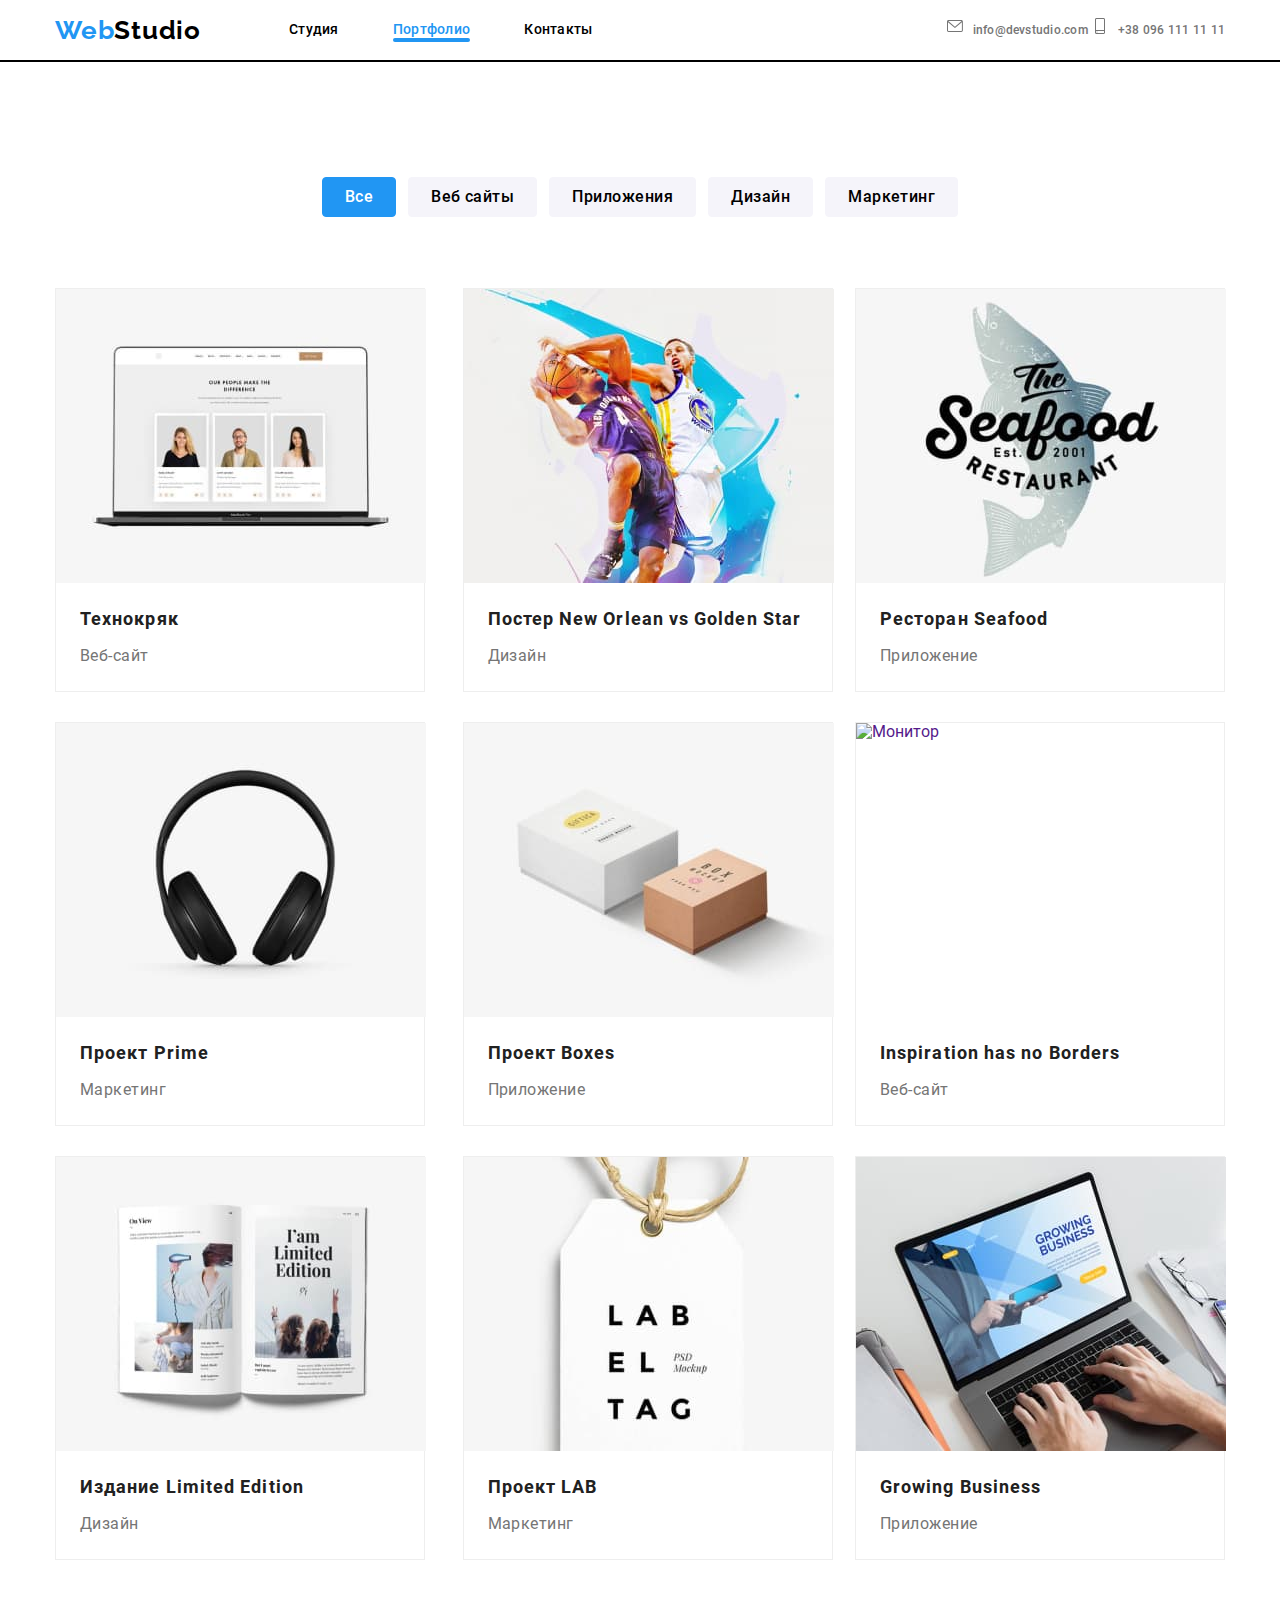
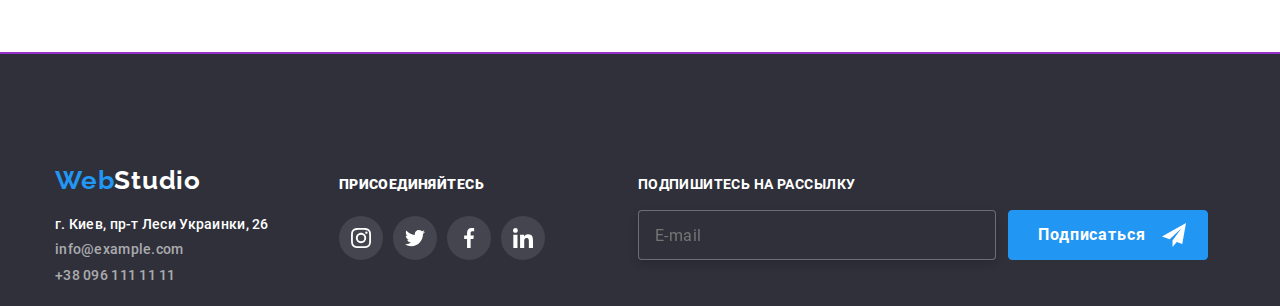
==== commit ed8e417a: "uotds" ====
--- a/portfolio.html
+++ b/portfolio.html
@@ -348,7 +348,7 @@
     <footer class="footer-main">
         <nav class="container-footer">
             <div class="web-footer">
-                <a href="index.html" class="webstudio webstudio-footer"><span class="accent">Web</span>Portfolio</a>
+                <a href="index.html" class="webstudio webstudio-footer"><span class="accent">Web</span>Studio</a>
 
                 <ul class="footer-link">
                     <li class="footer-margin"><a class="link footer-adress"
--- a/css/main.min.css
+++ b/css/main.min.css
@@ -1,2 +1,2 @@
-/*! modern-normalize v1.0.0 | MIT License | https://github.com/sindresorhus/modern-normalize */*,*::before,*::after{-webkit-box-sizing:border-box;box-sizing:border-box}:root{-moz-tab-size:4;-o-tab-size:4;tab-size:4}html{line-height:1.15;-webkit-text-size-adjust:100%}body{margin:0}body{font-family:system-ui,-apple-system,"Segoe UI",Roboto,Helvetica,Arial,sans-serif,"Apple Color Emoji","Segoe UI Emoji"}hr{height:0;color:inherit}abbr[title]{-webkit-text-decoration:underline dotted;text-decoration:underline dotted}b,strong{font-weight:bolder}code,kbd,samp,pre{font-family:ui-monospace, SFMono-Regular, Consolas, 'Liberation Mono', Menlo, monospace;font-size:1em}small{font-size:80%}sub,sup{font-size:75%;line-height:0;position:relative;vertical-align:baseline}sub{bottom:-0.25em}sup{top:-0.5em}table{text-indent:0;border-color:inherit}button,input,optgroup,select,textarea{font-family:inherit;font-size:100%;line-height:1.15;margin:0}button,select{text-transform:none}button,[type='button'],[type='reset'],[type='submit']{-webkit-appearance:button}::-moz-focus-inner{border-style:none;padding:0}:-moz-focusring{outline:1px dotted ButtonText}:-moz-ui-invalid{box-shadow:none}legend{padding:0}progress{vertical-align:baseline}::-webkit-inner-spin-button,::-webkit-outer-spin-button{height:auto}[type='search']{-webkit-appearance:textfield;outline-offset:-2px}::-webkit-search-decoration{-webkit-appearance:none}::-webkit-file-upload-button{-webkit-appearance:button;font:inherit}summary{display:list-item}@font-face{font-family:'Roboto';font-style:normal;font-weight:400;src:url("../fonts/roboto/roboto-v20-latin_cyrillic-regular.eot");src:local("Roboto"),local("Roboto-Regular"),url("../fonts/roboto/roboto-v20-latin_cyrillic-regular.eot?#iefix") format("embedded-opentype"),url("../fonts/roboto/roboto-v20-latin_cyrillic-regular.woff2") format("woff2"),url("../fonts/roboto/roboto-v20-latin_cyrillic-regular.woff") format("woff"),url("../fonts/roboto/roboto-v20-latin_cyrillic-regular.ttf") format("truetype"),url("../fonts/roboto/roboto-v20-latin_cyrillic-regular.svg#Roboto") format("svg")}@font-face{font-family:'Roboto';font-style:normal;font-weight:500;src:url("../fonts/roboto/roboto-v20-latin_cyrillic-500.eot");src:local("Roboto Medium"),local("Roboto-Medium"),url("../fonts/roboto/roboto-v20-latin_cyrillic-500.eot?#iefix") format("embedded-opentype"),url("../fonts/roboto/roboto-v20-latin_cyrillic-500.woff2") format("woff2"),url("../fonts/roboto/roboto-v20-latin_cyrillic-500.woff") format("woff"),url("../fonts/roboto/roboto-v20-latin_cyrillic-500.ttf") format("truetype"),url("../fonts/roboto/roboto-v20-latin_cyrillic-500.svg#Roboto") format("svg")}@font-face{font-family:'Roboto';font-style:normal;font-weight:700;src:url("../fonts/roboto/roboto-v20-latin_cyrillic-700.eot");src:local("Roboto Bold"),local("Roboto-Bold"),url("../fonts/roboto/roboto-v20-latin_cyrillic-700.eot?#iefix") format("embedded-opentype"),url("../fonts/roboto/roboto-v20-latin_cyrillic-700.woff2") format("woff2"),url("../fonts/roboto/roboto-v20-latin_cyrillic-700.woff") format("woff"),url("../fonts/roboto/roboto-v20-latin_cyrillic-700.ttf") format("truetype"),url("../fonts/roboto/roboto-v20-latin_cyrillic-700.svg#Roboto") format("svg")}@font-face{font-family:'Roboto';font-style:normal;font-weight:900;src:url("../fonts/roboto/roboto-v20-latin_cyrillic-900.eot");src:local("Roboto Black"),local("Roboto-Black"),url("../fonts/roboto/roboto-v20-latin_cyrillic-900.eot?#iefix") format("embedded-opentype"),url("../fonts/roboto/roboto-v20-latin_cyrillic-900.woff2") format("woff2"),url("../fonts/roboto/roboto-v20-latin_cyrillic-900.woff") format("woff"),url("../fonts/roboto/roboto-v20-latin_cyrillic-900.ttf") format("truetype"),url("../fonts/roboto/roboto-v20-latin_cyrillic-900.svg#Roboto") format("svg")}@font-face{font-family:'Raleway';font-style:normal;font-weight:400;src:url("../fonts/raleway/raleway-v18-latin_cyrillic-regular.eot");src:local(""),url("../fonts/raleway/raleway-v18-latin_cyrillic-regular.eot?#iefix") format("embedded-opentype"),url("../fonts/raleway/raleway-v18-latin_cyrillic-regular.woff2") format("woff2"),url("../fonts/raleway/raleway-v18-latin_cyrillic-regular.woff") format("woff"),url("../fonts/raleway/raleway-v18-latin_cyrillic-regular.ttf") format("truetype"),url("../fonts/raleway/raleway-v18-latin_cyrillic-regular.svg#Raleway") format("svg")}@font-face{font-family:'Raleway';font-style:normal;font-weight:700;src:url("../fonts/raleway/raleway-v18-latin_cyrillic-700.eot");src:local(""),url("../fonts/raleway/raleway-v18-latin_cyrillic-700.eot?#iefix") format("embedded-opentype"),url("../fonts/raleway/raleway-v18-latin_cyrillic-700.woff2") format("woff2"),url("../fonts/raleway/raleway-v18-latin_cyrillic-700.woff") format("woff"),url("../fonts/raleway/raleway-v18-latin_cyrillic-700.ttf") format("truetype"),url("../fonts/raleway/raleway-v18-latin_cyrillic-700.svg#Raleway") format("svg")}html{-webkit-box-sizing:border-box;box-sizing:border-box}*,*::before,*::after{-webkit-box-sizing:inherit;box-sizing:inherit}body{margin:0;font-family:"Roboto",sans-serif;font-style:normal}img{display:block;max-width:100%;height:auto}.a-link{display:block;text-decoration:none}.feautures-item,.revews-set{padding:0;margin:0;list-style:none}.container{padding-left:15px;padding-right:15px;margin-left:auto;margin-right:auto;list-style:none}@media (min-width: 480px){.container{width:480px}}@media (min-width: 768px){.container{width:768px}}@media (min-width: 1200px){.container{width:1200px}}.center-container{display:-webkit-box;display:-ms-flexbox;display:flex;list-style:none;-webkit-box-pack:justify;-ms-flex-pack:justify;justify-content:space-between}.section{padding-top:94px}section.title{margin-top:0;margin-bottom:24px}.page-header{border-bottom:2px solid black;position:relative}.page-header .nav{display:-webkit-box;display:-ms-flexbox;display:flex;-webkit-box-align:center;-ms-flex-align:center;align-items:center;-webkit-box-pack:justify;-ms-flex-pack:justify;justify-content:space-between;min-height:60px}.button-menu{display:-webkit-inline-box;display:-ms-inline-flexbox;display:inline-flex;margin:0;padding:0;border:none;height:60px;-webkit-box-align:center;-ms-flex-align:center;align-items:center;-webkit-box-pack:justify;-ms-flex-pack:justify;justify-content:space-between;background-color:transparent}@media (min-width: 768px){.button-menu{display:none}}.button-menu .icon-close{display:none}.button-menu.is-open .icon-close{display:block}.button-menu.is-open .icon-menu{display:none}.button-menu:hover .icon-close{fill:#2196F3}.button-menu:hover .icon-menu{fill:#2196F3}.menu-container{padding:0px;background-color:#fff;text-align:center;font-size:18px}.menu-container.is-open{display:block}@media (min-width: 768px){.menu-container.is-open{display:-webkit-inline-box;display:-ms-inline-flexbox;display:inline-flex;-webkit-box-pack:justify;-ms-flex-pack:justify;justify-content:space-between}}@media (max-width: 767px){.menu-container{display:none;height:393px;position:absolute;top:100%;left:0;width:100%}}@media (min-width: 768px){.menu-container{display:-webkit-inline-box;display:-ms-inline-flexbox;display:inline-flex;-webkit-box-pack:justify;-ms-flex-pack:justify;justify-content:space-between;-webkit-box-flex:2;-ms-flex-positive:2;flex-grow:2}}.navigation{outline:1px solid orange}.contacts{outline:1px solid ci;color:#757575}.webstudio{display:-webkit-inline-box;display:-ms-inline-flexbox;display:inline-flex;font-family:Raleway;font-weight:700;font-style:normal;font-size:26px;line-height:1.192;letter-spacing:0.03em;text-decoration:none;-webkit-box-align:center;-ms-flex-align:center;align-items:center}.webstudio-header{color:#000}@media (min-width: 768px){.site-nav .item{display:-webkit-inline-box;display:-ms-inline-flexbox;display:inline-flex;-webkit-box-align:baseline;-ms-flex-align:baseline;align-items:baseline;margin-left:88px;font-size:14px}.site-nav .item:not(:last-child){margin-right:50px}}@media (max-width: 767px){.site-nav .item:first-child{padding-top:60px}.site-nav .item{display:-webkit-box;display:-ms-flexbox;display:flex;-webkit-box-pack:center;-ms-flex-pack:center;justify-content:center;padding-bottom:40px}}.auth-nav{margin-left:auto}@media (min-width: 768px){.auth-nav .item{display:block;text-align:left;font-size:12px}}@media (min-width: 1200px){.auth-nav .item{display:-webkit-inline-box;display:-ms-inline-flexbox;display:inline-flex;-webkit-box-align:baseline;-ms-flex-align:baseline;align-items:baseline}}@media (max-width: 767px){.auth-nav .item:first-child{padding-top:20px;font-size:18px}.auth-nav .item{display:-webkit-box;display:-ms-flexbox;display:flex;-webkit-box-pack:center;-ms-flex-pack:center;justify-content:center;padding-bottom:16px}}.auth-nav .link{font-style:normal;font-weight:500;line-height:1.17166;letter-spacing:0.02em;color:inherit;text-decoration:none}.link{display:block;padding-top:0px;font-weight:500;font-style:normal;line-height:1.17166;letter-spacing:0.02em;text-decoration:none;color:inherit}.link:hover,.link:focus{color:#2196F3}.link.current{color:#2196F3}.link.current::after{content:"";display:block;height:4px;background:#2196F3;border-radius:2px;margin-left:auto;margin-right:auto}.accent{color:#2196F3}.auth-icon-svg{width:16px;height:16px;fill:currentColor;margin-right:10px}.item .link{display:block;-webkit-box-align:center;-ms-flex-align:center;align-items:center;-webkit-box-pack:center;-ms-flex-pack:center;justify-content:center}.site-nav .item+.item{margin-left:0px}.footer-main{padding-left:15px;padding-right:15px;margin-left:auto;margin-right:auto;outline:2px solid darkorchid;padding-top:60px;padding-bottom:0;background-color:#2F303A}@media (min-width: 1200px){.footer-main{height:252px;margin-top:94px}}@media (max-width: 767px){.footer-main{height:603px;margin-top:45px}}.container-footer{margin-left:auto;margin-right:auto;outline:2px solid tomato;padding:0 15px;display:-webkit-box;display:-ms-flexbox;display:flex}@media (max-width: 767px){.container-footer{-ms-flex-wrap:wrap;flex-wrap:wrap;-webkit-box-pack:space-evenly;-ms-flex-pack:space-evenly;justify-content:space-evenly;text-align:center}}@media (min-width: 1200px){.container-footer{width:1200px;-webkit-box-align:baseline;-ms-flex-align:baseline;align-items:baseline}}.footer-link{font-style:normal;color:rgba(255,255,255,0.6);font-weight:400;font-size:14px;line-height:1.71;letter-spacing:0.03em;list-style:none;padding-left:0;margin-top:20px}.link.footer-adress{color:#fff}.footer-margin{margin-bottom:9px}.webstudio-footer{color:#fff}.join{color:#fff;width:206px;height:86px;font-style:normal;font-weight:bold;font-size:14px;line-height:1.43;letter-spacing:0.03em;text-decoration:none}@media (min-width: 480px){.join{margin-top:60px}}@media (max-width: 767px){.join{margin-top:0px}}@media (min-width: 1200px){.join{margin-left:70px}}.container-join{display:-webkit-box;display:-ms-flexbox;display:flex;list-style:none;padding:0;margin-top:22px;margin-bottom:0;margin-left:auto;margin-right:auto;-webkit-box-pack:justify;-ms-flex-pack:justify;justify-content:space-between}.subscribe{color:#fff;padding:0;text-transform:uppercase;font-style:normal;font-weight:bold;font-size:14px;line-height:1.43;letter-spacing:0.03em;text-decoration:none}@media (min-width: 1200px){.subscribe{position:relative;margin-left:93px;width:570px;height:86px}}@media (max-width: 767px){.subscribe{width:450px;-webkit-box-align:center;-ms-flex-align:center;align-items:center}}.btn-subscribe{font-family:inherit;color:#fff;border-radius:4px;border-color:#2196F3;background-color:#2196F3;font-style:normal;font-weight:700;font-size:16px;line-height:1.87;letter-spacing:0.06em;width:200px;height:50px;border:1px solid #2196F3;margin-top:0;margin-left:0;-webkit-box-align:center;-ms-flex-align:center;align-items:center;padding-left:29px;padding-right:28px;background-image:url(../img/send.svg);background-size:24px 24px;background-position:88%;background-repeat:no-repeat}@media (min-width: 1200px){.btn-subscribe{display:-webkit-box;display:-ms-flexbox;display:flex;position:absolute;top:36px;right:0}}.in-subscribe{font-style:normal;font-weight:normal;font-size:16px;line-height:1.25;-webkit-box-align:center;-ms-flex-align:center;align-items:center;letter-spacing:0.03em;color:rgba(255,255,255,0.6);background-color:#2F303A;width:358px;height:50px;border:1px solid rgba(255,255,255,0.3);-webkit-box-sizing:border-box;box-sizing:border-box;-webkit-filter:drop-shadow(0px 4px 4px rgba(0,0,0,0.15));filter:drop-shadow(0px 4px 4px rgba(0,0,0,0.15));border-radius:4px}@media (min-width: 1200px){.in-subscribe{display:-webkit-box;display:-ms-flexbox;display:flex;position:absolute;top:36px;left:0;padding-left:16px}}@media (max-width: 767px){.in-subscribe{margin-top:20px;margin-bottom:20px}}.effect-solving{text-align:center;margin-left:auto;margin-right:auto;height:600px;background-position:center}@media screen and (max-width: 767px){.effect-solving{height:400px;padding-top:118px;background-image:-webkit-gradient(linear, left top, right top, from(rgba(47,48,58,0.4)), to(rgba(47,48,58,0.4))),url("../img/hero/mobile/img-hero.jpg");background-image:linear-gradient(to right, rgba(47,48,58,0.4), rgba(47,48,58,0.4)),url("../img/hero/mobile/img-hero.jpg")}}@media screen and (max-width: 767px) and (min-device-pixel-ratio: 2), screen and (max-width: 767px) and (-webkit-min-device-pixel-ratio: 2), screen and (max-width: 767px) and (min-resolution: 192dpi), screen and (max-width: 767px) and (min-resolution: 2dppx){.effect-solving{background-image:-webkit-gradient(linear, left top, right top, from(rgba(47,48,58,0.4)), to(rgba(47,48,58,0.4))),url("../img/hero/mobile/img-hero@2x.jpg");background-image:linear-gradient(to right, rgba(47,48,58,0.4), rgba(47,48,58,0.4)),url("../img/hero/mobile/img-hero@2x.jpg")}}@media screen and (min-width: 768px){.effect-solving{padding-top:118px;background-image:-webkit-gradient(linear, left top, right top, from(rgba(47,48,58,0.4)), to(rgba(47,48,58,0.4))),url("../img/hero/tablet/img-hero.jpg");background-image:linear-gradient(to right, rgba(47,48,58,0.4), rgba(47,48,58,0.4)),url("../img/hero/tablet/img-hero.jpg")}}@media screen and (min-width: 768px) and (min-device-pixel-ratio: 2), screen and (min-width: 768px) and (-webkit-min-device-pixel-ratio: 2), screen and (min-width: 768px) and (min-resolution: 192dpi), screen and (min-width: 768px) and (min-resolution: 2dppx){.effect-solving{background-image:-webkit-gradient(linear, left top, right top, from(rgba(47,48,58,0.4)), to(rgba(47,48,58,0.4))),url("../img/hero/tablet/img-hero@2x.jpg");background-image:linear-gradient(to right, rgba(47,48,58,0.4), rgba(47,48,58,0.4)),url("../img/hero/tablet/img-hero@2x.jpg")}}@media screen and (min-width: 1200px){.effect-solving{background-size:1600px 600px;padding-top:200px;background-image:-webkit-gradient(linear, left top, right top, from(rgba(47,48,58,0.4)), to(rgba(47,48,58,0.4))),url("../img/hero/desktop/img-hero.jpg");background-image:linear-gradient(to right, rgba(47,48,58,0.4), rgba(47,48,58,0.4)),url("../img/hero/desktop/img-hero.jpg")}}@media screen and (min-width: 1200px) and (min-device-pixel-ratio: 2), screen and (min-width: 1200px) and (-webkit-min-device-pixel-ratio: 2), screen and (min-width: 1200px) and (min-resolution: 192dpi), screen and (min-width: 1200px) and (min-resolution: 2dppx){.effect-solving{background-image:-webkit-gradient(linear, left top, right top, from(rgba(47,48,58,0.4)), to(rgba(47,48,58,0.4))),url("../img/hero/desktop/Img-hero@2x.jpg");background-image:linear-gradient(to right, rgba(47,48,58,0.4), rgba(47,48,58,0.4)),url("../img/hero/desktop/Img-hero@2x.jpg")}}.title-h1{text-align:center;font-weight:900;letter-spacing:0.06em;text-transform:uppercase;color:#fff;margin:0 auto;margin-top:0}@media (min-width: 1200px){.title-h1{width:696px;font-size:44px;line-height:1.364}}@media (min-width: 768px){.title-h1{width:360px;font-size:26px;line-height:1.615}}@media (min-width: 480px){.title-h1{width:360px;font-size:26px;line-height:1.615}}.btn{font-family:inherit;color:#fff;border-radius:4px;border-color:#2196F3;background-color:#2196F3;font-style:normal;font-weight:700;font-size:16px;line-height:1.87;letter-spacing:0.06em;margin-top:30px;width:200px;height:50px;border:1px solid #2196F3}.backdrop{position:fixed;top:0;left:0;width:100%;height:100%;background-color:rgba(0,0,0,0.5)}@media (max-width: 767px){.backdrop{padding:15px;overflow-y:scroll}}@media (min-width: 768px){.backdrop{opacity:1;visibility:visible;-webkit-transition:opacity 250ms cubic-bezier(0.4, 0, 0.2, 1),visibility 250ms cubic-bezier(0.4, 0, 0.2, 1);transition:opacity 250ms cubic-bezier(0.4, 0, 0.2, 1),visibility 250ms cubic-bezier(0.4, 0, 0.2, 1)}}@media (max-width: 767px){.backdrop.is-hidden{display:none}}@media (min-width: 768px){.backdrop.is-hidden{opacity:0;pointer-events:none;visibility:hidden}}@media (min-width: 768px){.backdrop.is-hidden .modal{opacity:0;-webkit-transform:translate(-50%, -50%) scale(0.2) rotate(180deg);transform:translate(-50%, -50%) scale(0.2) rotate(180deg)}}.modal{position:relative;width:450px;background-color:#fff;border-radius:4px}@media (min-width: 768px){.modal{position:absolute;top:50%;left:50%;-webkit-transform:translate(-50%, -50%) scale(1);transform:translate(-50%, -50%) scale(1);max-width:450px;height:609px}}@media (min-width: 1200px){.modal{max-width:528px;width:100%;height:581px}}@media screen and (min-width: 768px) and (max-width: 1199px){.modal{max-width:450px;width:100%}}.btn-close{display:inline-block;position:absolute;top:8px;right:8px;width:30px;height:30px;background-image:url(../img/modal-form/close1.svg);border:none;background-color:#fff}.btn-close:hover,.btn-close:focus{background-image:url(../img/modal-form/close2.svg)}.modal-font{padding-top:40px;font-style:normal;font-weight:bold;font-size:20px;line-height:23px;text-align:center;letter-spacing:0.03em}.form-style-input{position:relative}.form-icon{position:absolute;top:50%;left:56px;-webkit-transform:translateY(-50%);transform:translateY(-50%);display:inline-block;width:18px;height:18px}.form-input{display:-webkit-box;display:-ms-flexbox;display:flex;-webkit-box-align:center;-ms-flex-align:center;align-items:center;margin-left:41px;margin-top:30px;border:1px solid rgba(33,33,33,0.2);-webkit-box-sizing:border-box;box-sizing:border-box;border-radius:4px;font-style:normal;font-weight:normal;font-size:14px;line-height:16px;letter-spacing:0.01em;padding:0;color:#000;padding-left:42px}@media (min-width: 1200px){.form-input{width:448px;height:40px}}@media (min-width: 768px){.form-input{width:370px;height:40px}}@media (min-width: 480px){.form-input{width:370px;height:40px}}.form-input:focus,.form-input:hover{outline:none;border-color:#2196F3}.form-input:focus ~ .form-icon,.form-input:hover ~ .form-icon{fill:#2196F3}.form-label{position:absolute;-webkit-transform:translateY(-40px);transform:translateY(-40px);top:50%;left:41px;font-style:normal;font-weight:normal;font-size:12px;line-height:1.167;letter-spacing:0.01em;color:#757575}.checkbox{-webkid-appearance:none;-moz-appearance:none;-webkit-appearance:none;appearance:none;position:absolute;top:0}.checkbox-label{position:relative;display:inline-block;font-style:normal;font-weight:normal;font-size:14px;line-height:1.714;letter-spacing:0.03em;padding:0;top:20px;text-align:center;color:#757575}.checkbox-icon{display:inline-block;vertical-align:middle;margin-right:5px;background-repeat:no-repeat;width:16px;height:15px;padding:0px;background-image:url(../img/modal-form/check1.svg)}.checkbox:checked+.checkbox-icon{background-image:url(../img/modal-form/check2.svg)}.form-link{display:inline-block;padding:0px;margin:0px;margin-top:20px;font-style:normal;font-weight:normal;font-size:14px;line-height:1.714;letter-spacing:0.03em;color:#2196F3;padding:0px;margin:0px}.label-check{font-style:normal;font-weight:normal;font-size:14px;line-height:24px;line-height:1.714;letter-spacing:0.03em;color:#757575}.btn-send{font-family:inherit;color:#fff;border-radius:4px;border-color:#2196F3;background-color:#2196F3;font-style:normal;font-weight:700;font-size:16px;line-height:1.87;letter-spacing:0.06em;margin-top:50px;width:200px;height:50px;border:1px solid #2196F3}.btn-send:hover,.btn-send:focus{-webkit-box-shadow:0px 4px 4px rgba(0,0,0,0.15);box-shadow:0px 4px 4px rgba(0,0,0,0.15)}.textarea-form{resize:none;display:-webkit-box;display:-ms-flexbox;display:flex;margin-left:41px;margin-top:30px;border:1px solid rgba(33,33,33,0.2);-webkit-box-sizing:border-box;box-sizing:border-box;border-radius:4px;font-style:normal;font-weight:normal;font-size:14px;line-height:16px;letter-spacing:0.01em;color:#000;padding-left:16px;padding-top:12px}@media (min-width: 1200px){.textarea-form{height:120px;width:448px}}@media (min-width: 768px){.textarea-form{width:370px;height:120px}}@media (min-width: 480px){.textarea-form{width:370px;height:120px}}.team-icon-link{display:-webkit-box;display:-ms-flexbox;display:flex;-webkit-box-pack:center;-ms-flex-pack:center;justify-content:center;-webkit-box-align:center;-ms-flex-align:center;align-items:center;width:44px;height:44px;background-color:#fff;border-radius:50%}.team-icon-link:hover,.team-icon-link:focus{background-color:#2196F3}.team-icon-link:hover .team-icon-svg,.team-icon-link:focus .team-icon-svg{fill:#fff}.join-icon-link{display:-webkit-box;display:-ms-flexbox;display:flex;-webkit-box-pack:center;-ms-flex-pack:center;justify-content:center;-webkit-box-align:center;-ms-flex-align:center;align-items:center;width:44px;height:44px;background-color:rgba(255,255,255,0.1);border-radius:50%}.join-icon-link:hover,.join-icon-link:focus{background-color:#2196F3}.join-icon-link:hover .team-icon-svg,.join-icon-link:focus .team-icon-svg{fill:#fff}.team-icon-svg{width:20px;height:20px;fill:#AFB1B8}.join-icon-svg{width:20px;height:20px;fill:#fff}.p-advantages{font-style:normal;font-weight:normal;font-size:14px;line-height:1.71;letter-spacing:0.03em;color:#757575;height:75px;margin:0;margin-top:10px;text-align:justify}.title-h3{font-weight:bold;font-size:14px;line-height:16px;letter-spacing:0.03em;text-transform:uppercase;color:#212121;margin:0;padding:0}.icon1::before{background-image:url(../img/advantages-icon1.svg)}.icon2::before{background-image:url(../img/advantages-icon2.svg)}.icon3::before{background-image:url(../img/advantages-icon3.svg)}.icon4::before{background-image:url(../img/advantages-icon4.svg)}@media (min-width: 768px){.features-set{display:-webkit-box;display:-ms-flexbox;display:flex;-ms-flex-wrap:wrap;flex-wrap:wrap;margin:-5px}}@media (min-width: 1200px){.features-set{margin:-15px}}.icon-advantages{padding:0;margin-top:0;margin-bottom:0;color:#fff;font-size:32px}@media screen and (min-width: 768px){.icon-advantages{-ms-flex-preferred-size:calc((100% - 4 * 5px)/2);flex-basis:calc((100% - 4 * 5px)/2);margin:5px}}@media screen and (min-width: 1200px){.icon-advantages{-ms-flex-preferred-size:calc((100% - 8* 15px)/4);flex-basis:calc((100% - 8* 15px)/4);margin:15px}}@media screen and (max-width: 737px){.icon-advantages:not(:last-child){margin-bottom:30px}}.icon-advantages::before{content:"";display:block;margin-bottom:30px;height:120px;background-repeat:no-repeat;background-position:center;background-color:#F5F4FA}@media screen and (max-width: 1200px){.whatarewedoing{display:none}}.title-h2{font-weight:bold;font-size:36px;line-height:1.167;text-align:center;letter-spacing:0.03em;color:#212121;margin:0px 0px 50px 0px}.title-img{position:absolute;display:-webkit-box;display:-ms-flexbox;display:flex;width:370px;height:70px;background-color:rgba(47,48,58,0.8);margin:0px;padding:0px;bottom:0px;text-align:center;font-weight:bold;font-size:14px;line-height:1.143;letter-spacing:0.03em;text-transform:uppercase;color:#fff}.team-section{background-color:#F5F4FA;margin-top:94px;margin-bottom:0;padding-top:94px;text-align:center}@media (min-width: 480px){.team-img{height:460px;width:450px}}@media (min-width: 768px){.team-img{height:374px;width:354px}}@media (min-width: 1200px){.team-img{width:270px;height:260px}}@media (min-width: 768px){.team-set{display:-webkit-box;display:-ms-flexbox;display:flex;-ms-flex-wrap:wrap;flex-wrap:wrap;margin:-5px}}@media (min-width: 1200px){.team-set{margin:-15px}}.team-li{background-color:white;-webkit-box-shadow:0px 1px 3px rgba(0,0,0,0.12),0px 1px 1px rgba(0,0,0,0.14),0px 2px 1px rgba(0,0,0,0.2);box-shadow:0px 1px 3px rgba(0,0,0,0.12),0px 1px 1px rgba(0,0,0,0.14),0px 2px 1px rgba(0,0,0,0.2);border-radius:0px 0px 4px 4px}@media (min-width: 480px){.team-li{height:622px;width:450px}}@media (min-width: 768px){.team-li{height:536px;width:354px;-ms-flex-preferred-size:calc((100% - 4 * 5px)/2);flex-basis:calc((100% - 4 * 5px)/2);margin:5px}}@media (min-width: 1200px){.team-li{height:428px;width:270px;-ms-flex-preferred-size:calc((100% - 8* 15px)/4);flex-basis:calc((100% - 8* 15px)/4);margin:15px}}@media (max-width: 767px){.team-li:not(:last-child){margin-bottom:30px}}.team-name{margin:30px 0 0 0;padding:0;font-weight:500;font-size:16px;line-height:1.188;letter-spacing:0.03em;color:#212121}.p-position{margin:10px 0 16px 0;padding:0;font-style:normal;font-weight:400;font-size:16px;line-height:1.188;letter-spacing:0.03em;color:#757575}.container-social-network{-webkit-box-pack:justify;-ms-flex-pack:justify;justify-content:space-between;padding:0}@media (min-width: 480px){.container-social-network{width:450px}}@media (min-width: 768px){.container-social-network{width:354px}}@media (min-width: 1200px){.container-social-network{width:270px}}.center-network{display:-webkit-box;display:-ms-flexbox;display:flex;list-style:none}@media (min-width: 480px){.center-network{padding:0px 122px 0px 122px}}@media (min-width: 768px){.center-network{padding:0px 74px 0px 74px}}@media (min-width: 1200px){.center-network{padding:0px 32px 0px 32px}}.a-link:hover .hover::before{-webkit-transform:translateY(0);transform:translateY(0)}@media (min-width: 480px){.client-section{display:-webkit-box;display:-ms-flexbox;display:flex;-ms-flex-wrap:wrap;flex-wrap:wrap;margin:-5px}}@media (max-width: 767px){.client-section{display:-webkit-box;display:-ms-flexbox;display:flex;-ms-flex-wrap:wrap;flex-wrap:wrap;margin:-5px}}@media (min-width: 768px){.client-section{display:-webkit-box;display:-ms-flexbox;display:flex;-ms-flex-wrap:wrap;flex-wrap:wrap;margin:-15px}}@media (min-width: 1200px){.client-section{margin:-15px}}@media (min-width: 768px){.item-client{-ms-flex-preferred-size:calc((100% - 6 * 15px)/3);flex-basis:calc((100% - 6 * 15px)/3);margin:15px}}@media (min-width: 1200px){.item-client{-ms-flex-preferred-size:calc((100% - 12* 15px)/6);flex-basis:calc((100% - 12* 15px)/6);margin:15px}}@media (max-width: 767px){.item-client{-ms-flex-preferred-size:calc((100% - 4 * 10px)/2);flex-basis:calc((100% - 4 * 10px)/2);margin:10px}.item-client:not(:last-child){margin-bottom:30px}}.client-icon-link{display:-webkit-box;display:-ms-flexbox;display:flex;-webkit-box-pack:center;-ms-flex-pack:center;justify-content:center;-webkit-box-align:center;-ms-flex-align:center;align-items:center;height:90px;outline:1px solid #AFB1B8;margin-bottom:0px;margin-top:0px}@media (min-width: 480px){.client-icon-link{width:210px}}@media (min-width: 768px){.client-icon-link{width:226px}}@media (min-width: 1200px){.client-icon-link{width:170px}}.client-icon-link:hover,.client-icon-link:focus{outline:1px solid #2196F3}.client-icon-svg{fill:#AFB1B8}.client-icon-link:hover .client-icon-svg,.client-icon-link:focus .client-icon-svg{fill:#2196F3}@media (min-width: 480px){.btn-container{text-align:left;padding-top:66px}}@media (min-width: 768px){.btn-container{text-align:center;padding-top:60px}}@media (min-width: 1200px){.btn-container{text-align:center;padding-top:100px}}.portfolio-header{border:none;background-color:#ECECEC;color:#ECECEC;height:1px;margin:0px}.portfolio-type{font-weight:400;font-size:16px;line-height:1.87;letter-spacing:0.03em;color:#757575;margin-top:0}.portfolio-name{font-weight:bold;font-size:18px;line-height:2;letter-spacing:0.06em;color:#212121;margin-bottom:4px}.btn-portfolio{font-family:inherit;color:#000;background-color:#F5F4FA;border-color:#F5F4FA;font-style:normal;font-weight:500;font-size:16px;line-height:1.625;letter-spacing:0.03em;text-decoration:none;border:1px solid #F5F4FA;border-radius:4px;padding:6px 22px}.btn-portfolio:hover,.btn-portfolio:active{border-color:#2196F3;background-color:#2196F3;color:#fff}.btn-accent{font-family:inherit;color:#fff;background-color:#2196F3;border-color:#2196F3;font-style:normal;font-weight:500;font-size:16px;line-height:1.625;letter-spacing:0.03em;border:1px solid #2196F3;border-radius:4px;padding:6px 22px;text-decoration:none}.btn-container .item+.item{margin-left:8px;margin-top:15px}.container-flex{margin-left:auto;margin-right:auto;width:1200px;padding:0 15px}.container-grid{padding:0;-webkit-box-pack:justify;-ms-flex-pack:justify;justify-content:space-between}@media (min-width: 480px){.container-grid{margin-top:46px}}@media (min-width: 768px){.container-grid{display:-webkit-box;display:-ms-flexbox;display:flex;-ms-flex-wrap:wrap;flex-wrap:wrap;margin-top:36px}}@media (min-width: 1200px){.container-grid{margin:-15px;margin-top:56px;margin-bottom:94px}}.flex-element{display:-webkit-box;display:-ms-flexbox;display:flex;margin-top:0;margin-bottom:0;border:1px solid #EEEEEE}.flex-element:hover{-webkit-box-shadow:0px 2px 4px 0px #757575;box-shadow:0px 2px 4px 0px #757575}.flex-element:nth-child(3n){margin-left:0px}.flex-element:nth-last-child(-n+3){margin-bottom:0px}@media screen and (min-width: 480px){.flex-element{width:450px;height:404px}}@media screen and (min-width: 768px){.flex-element{width:354px;height:440px;-ms-flex-preferred-size:calc((100% - 4 * 5px)/2);flex-basis:calc((100% - 4 * 5px)/2);margin:5px}}@media screen and (min-width: 1200px){.flex-element{margin-bottom:30px;width:370px;height:404px;-ms-flex-preferred-size:calc((100% - 6* 15px)/3);flex-basis:calc((100% - 6* 15px)/3);margin:15px}}@media screen and (max-width: 737px){.flex-element:not(:last-child){margin-bottom:30px}}.flex-text{margin-left:24px;text-decoration:none}.animation{height:294px;position:relative;overflow:hidden}@media screen and (min-width: 480px){.animation{width:450px}}@media screen and (min-width: 768px){.animation{width:354px}}@media screen and (min-width: 1200px){.animation{width:370px}}.hover::before{display:inline-block;position:absolute;content:"";height:294px;background:rgba(33,150,243,0.9);-webkit-transform:translateY(100%);transform:translateY(100%);-webkit-transition:-webkit-transform 250ms cubic-bezier(0.4, 0, 0.2, 1);transition:-webkit-transform 250ms cubic-bezier(0.4, 0, 0.2, 1);transition:transform 250ms cubic-bezier(0.4, 0, 0.2, 1);transition:transform 250ms cubic-bezier(0.4, 0, 0.2, 1), -webkit-transform 250ms cubic-bezier(0.4, 0, 0.2, 1)}@media screen and (min-width: 480px){.hover::before{width:450px}}@media screen and (min-width: 768px){.hover::before{width:354px}}@media screen and (min-width: 1200px){.hover::before{width:370px}}.animation-overlay{display:block;position:absolute;top:0;left:0;height:294px;color:#fff;font-size:18px;line-height:1.556;letter-spacing:0.03em;padding:15px;-webkit-transform:translateY(100%);transform:translateY(100%);-webkit-transition:-webkit-transform 250ms cubic-bezier(0.4, 0, 0.2, 1);transition:-webkit-transform 250ms cubic-bezier(0.4, 0, 0.2, 1);transition:transform 250ms cubic-bezier(0.4, 0, 0.2, 1);transition:transform 250ms cubic-bezier(0.4, 0, 0.2, 1), -webkit-transform 250ms cubic-bezier(0.4, 0, 0.2, 1)}@media screen and (min-width: 480px){.animation-overlay{width:450px}}@media screen and (min-width: 768px){.animation-overlay{width:354px}}@media screen and (min-width: 1200px){.animation-overlay{width:370px}}.a-link:hover .animation-overlay{-webkit-transform:translateY(0);transform:translateY(0)}.portfolio-img{width:100%}@media screen and (min-width: 480px){.portfolio-img{width:450px}}@media screen and (min-width: 768px){.portfolio-img{width:354px}}@media screen and (min-width: 1200px){.portfolio-img{width:370px}}.site-nav,.auth-nav,.features-set,.team-set,.client-section,.container-grid,.reviews-set{list-style:none;padding:0}@media screen and (max-width: 737px){.reviews{display:none}}.reviews-set{display:-webkit-box;display:-ms-flexbox;display:flex}.reviews-item{text-align:center;padding:40px;color:#fff;font-size:48px;width:33.33333%}@media screen and (min-width: 1200px){.reviews-item{font-size:64px}}.reviews-item:nth-child(1){background-color:#795548}.reviews-item:nth-child(2){background-color:#60708B}.reviews-item:nth-child(3){background-color:#7B1FA2}
+/*! modern-normalize v1.0.0 | MIT License | https://github.com/sindresorhus/modern-normalize */*,*::before,*::after{-webkit-box-sizing:border-box;box-sizing:border-box}:root{-moz-tab-size:4;-o-tab-size:4;tab-size:4}html{line-height:1.15;-webkit-text-size-adjust:100%}body{margin:0}body{font-family:system-ui,-apple-system,"Segoe UI",Roboto,Helvetica,Arial,sans-serif,"Apple Color Emoji","Segoe UI Emoji"}hr{height:0;color:inherit}abbr[title]{-webkit-text-decoration:underline dotted;text-decoration:underline dotted}b,strong{font-weight:bolder}code,kbd,samp,pre{font-family:ui-monospace, SFMono-Regular, Consolas, 'Liberation Mono', Menlo, monospace;font-size:1em}small{font-size:80%}sub,sup{font-size:75%;line-height:0;position:relative;vertical-align:baseline}sub{bottom:-0.25em}sup{top:-0.5em}table{text-indent:0;border-color:inherit}button,input,optgroup,select,textarea{font-family:inherit;font-size:100%;line-height:1.15;margin:0}button,select{text-transform:none}button,[type='button'],[type='reset'],[type='submit']{-webkit-appearance:button}::-moz-focus-inner{border-style:none;padding:0}:-moz-focusring{outline:1px dotted ButtonText}:-moz-ui-invalid{box-shadow:none}legend{padding:0}progress{vertical-align:baseline}::-webkit-inner-spin-button,::-webkit-outer-spin-button{height:auto}[type='search']{-webkit-appearance:textfield;outline-offset:-2px}::-webkit-search-decoration{-webkit-appearance:none}::-webkit-file-upload-button{-webkit-appearance:button;font:inherit}summary{display:list-item}@font-face{font-family:'Roboto';font-style:normal;font-weight:400;src:url("../fonts/roboto/roboto-v20-latin_cyrillic-regular.eot");src:local("Roboto"),local("Roboto-Regular"),url("../fonts/roboto/roboto-v20-latin_cyrillic-regular.eot?#iefix") format("embedded-opentype"),url("../fonts/roboto/roboto-v20-latin_cyrillic-regular.woff2") format("woff2"),url("../fonts/roboto/roboto-v20-latin_cyrillic-regular.woff") format("woff"),url("../fonts/roboto/roboto-v20-latin_cyrillic-regular.ttf") format("truetype"),url("../fonts/roboto/roboto-v20-latin_cyrillic-regular.svg#Roboto") format("svg")}@font-face{font-family:'Roboto';font-style:normal;font-weight:500;src:url("../fonts/roboto/roboto-v20-latin_cyrillic-500.eot");src:local("Roboto Medium"),local("Roboto-Medium"),url("../fonts/roboto/roboto-v20-latin_cyrillic-500.eot?#iefix") format("embedded-opentype"),url("../fonts/roboto/roboto-v20-latin_cyrillic-500.woff2") format("woff2"),url("../fonts/roboto/roboto-v20-latin_cyrillic-500.woff") format("woff"),url("../fonts/roboto/roboto-v20-latin_cyrillic-500.ttf") format("truetype"),url("../fonts/roboto/roboto-v20-latin_cyrillic-500.svg#Roboto") format("svg")}@font-face{font-family:'Roboto';font-style:normal;font-weight:700;src:url("../fonts/roboto/roboto-v20-latin_cyrillic-700.eot");src:local("Roboto Bold"),local("Roboto-Bold"),url("../fonts/roboto/roboto-v20-latin_cyrillic-700.eot?#iefix") format("embedded-opentype"),url("../fonts/roboto/roboto-v20-latin_cyrillic-700.woff2") format("woff2"),url("../fonts/roboto/roboto-v20-latin_cyrillic-700.woff") format("woff"),url("../fonts/roboto/roboto-v20-latin_cyrillic-700.ttf") format("truetype"),url("../fonts/roboto/roboto-v20-latin_cyrillic-700.svg#Roboto") format("svg")}@font-face{font-family:'Roboto';font-style:normal;font-weight:900;src:url("../fonts/roboto/roboto-v20-latin_cyrillic-900.eot");src:local("Roboto Black"),local("Roboto-Black"),url("../fonts/roboto/roboto-v20-latin_cyrillic-900.eot?#iefix") format("embedded-opentype"),url("../fonts/roboto/roboto-v20-latin_cyrillic-900.woff2") format("woff2"),url("../fonts/roboto/roboto-v20-latin_cyrillic-900.woff") format("woff"),url("../fonts/roboto/roboto-v20-latin_cyrillic-900.ttf") format("truetype"),url("../fonts/roboto/roboto-v20-latin_cyrillic-900.svg#Roboto") format("svg")}@font-face{font-family:'Raleway';font-style:normal;font-weight:400;src:url("../fonts/raleway/raleway-v18-latin_cyrillic-regular.eot");src:local(""),url("../fonts/raleway/raleway-v18-latin_cyrillic-regular.eot?#iefix") format("embedded-opentype"),url("../fonts/raleway/raleway-v18-latin_cyrillic-regular.woff2") format("woff2"),url("../fonts/raleway/raleway-v18-latin_cyrillic-regular.woff") format("woff"),url("../fonts/raleway/raleway-v18-latin_cyrillic-regular.ttf") format("truetype"),url("../fonts/raleway/raleway-v18-latin_cyrillic-regular.svg#Raleway") format("svg")}@font-face{font-family:'Raleway';font-style:normal;font-weight:700;src:url("../fonts/raleway/raleway-v18-latin_cyrillic-700.eot");src:local(""),url("../fonts/raleway/raleway-v18-latin_cyrillic-700.eot?#iefix") format("embedded-opentype"),url("../fonts/raleway/raleway-v18-latin_cyrillic-700.woff2") format("woff2"),url("../fonts/raleway/raleway-v18-latin_cyrillic-700.woff") format("woff"),url("../fonts/raleway/raleway-v18-latin_cyrillic-700.ttf") format("truetype"),url("../fonts/raleway/raleway-v18-latin_cyrillic-700.svg#Raleway") format("svg")}html{-webkit-box-sizing:border-box;box-sizing:border-box}*,*::before,*::after{-webkit-box-sizing:inherit;box-sizing:inherit}body{margin:0;font-family:"Roboto",sans-serif;font-style:normal}img{display:block;max-width:100%;height:auto}.a-link{display:block;text-decoration:none}.feautures-item,.revews-set{padding:0;margin:0;list-style:none}.container{padding-left:15px;padding-right:15px;margin-left:auto;margin-right:auto;list-style:none}@media (min-width: 480px){.container{width:480px}}@media (min-width: 768px){.container{width:768px}}@media (min-width: 1200px){.container{width:1200px}}.center-container{display:-webkit-box;display:-ms-flexbox;display:flex;list-style:none;-webkit-box-pack:justify;-ms-flex-pack:justify;justify-content:space-between}.section{padding-top:94px}section.title{margin-top:0;margin-bottom:24px}.page-header{border-bottom:2px solid black;position:relative}.page-header .nav{display:-webkit-box;display:-ms-flexbox;display:flex;-webkit-box-align:center;-ms-flex-align:center;align-items:center;-webkit-box-pack:justify;-ms-flex-pack:justify;justify-content:space-between;min-height:60px}.button-menu{display:-webkit-inline-box;display:-ms-inline-flexbox;display:inline-flex;margin:0;padding:0;border:none;height:60px;-webkit-box-align:center;-ms-flex-align:center;align-items:center;-webkit-box-pack:justify;-ms-flex-pack:justify;justify-content:space-between;background-color:transparent}@media (min-width: 768px){.button-menu{display:none}}.button-menu .icon-close{display:none}.button-menu.is-open .icon-close{display:block}.button-menu.is-open .icon-menu{display:none}.button-menu:hover .icon-close{fill:#2196F3}.button-menu:hover .icon-menu{fill:#2196F3}.menu-container{padding:0px;background-color:#fff;text-align:center;font-size:18px}.menu-container.is-open{display:block}@media (min-width: 768px){.menu-container.is-open{display:-webkit-inline-box;display:-ms-inline-flexbox;display:inline-flex;-webkit-box-pack:justify;-ms-flex-pack:justify;justify-content:space-between}}@media (max-width: 767px){.menu-container{display:none;height:393px;position:absolute;top:100%;left:0;width:100%}}@media (min-width: 768px){.menu-container{display:-webkit-inline-box;display:-ms-inline-flexbox;display:inline-flex;-webkit-box-pack:justify;-ms-flex-pack:justify;justify-content:space-between;-webkit-box-flex:2;-ms-flex-positive:2;flex-grow:2}}.contacts{color:#757575}.webstudio{display:-webkit-inline-box;display:-ms-inline-flexbox;display:inline-flex;font-family:Raleway;font-weight:700;font-style:normal;font-size:26px;line-height:1.192;letter-spacing:0.03em;text-decoration:none;-webkit-box-align:center;-ms-flex-align:center;align-items:center}.webstudio-header{color:#000}@media (min-width: 768px){.site-nav .item{display:-webkit-inline-box;display:-ms-inline-flexbox;display:inline-flex;-webkit-box-align:baseline;-ms-flex-align:baseline;align-items:baseline;margin-left:88px;font-size:14px}.site-nav .item:not(:last-child){margin-right:50px}}@media (max-width: 767px){.site-nav .item:first-child{padding-top:60px}.site-nav .item{display:-webkit-box;display:-ms-flexbox;display:flex;-webkit-box-pack:center;-ms-flex-pack:center;justify-content:center;padding-bottom:40px}}.auth-nav{margin-left:auto}@media (min-width: 768px){.auth-nav .item{display:block;text-align:left;font-size:12px}}@media (min-width: 1200px){.auth-nav .item{display:-webkit-inline-box;display:-ms-inline-flexbox;display:inline-flex;-webkit-box-align:baseline;-ms-flex-align:baseline;align-items:baseline}}@media (max-width: 767px){.auth-nav .item:first-child{padding-top:20px;font-size:18px}.auth-nav .item{display:-webkit-box;display:-ms-flexbox;display:flex;-webkit-box-pack:center;-ms-flex-pack:center;justify-content:center;padding-bottom:16px}}.auth-nav .link{font-style:normal;font-weight:500;line-height:1.17166;letter-spacing:0.02em;color:inherit;text-decoration:none}.link{display:block;padding-top:0px;font-weight:500;font-style:normal;line-height:1.17166;letter-spacing:0.02em;text-decoration:none;color:inherit}.link:hover,.link:focus{color:#2196F3}.link.current{color:#2196F3}.link.current::after{content:"";display:block;height:4px;background:#2196F3;border-radius:2px;margin-left:auto;margin-right:auto}.accent{color:#2196F3}.auth-icon-svg{width:16px;height:16px;fill:currentColor;margin-right:10px}.item .link{display:block;-webkit-box-align:center;-ms-flex-align:center;align-items:center;-webkit-box-pack:center;-ms-flex-pack:center;justify-content:center}.site-nav .item+.item{margin-left:0px}.footer-main{padding-left:15px;padding-right:15px;margin-left:auto;margin-right:auto;outline:2px solid darkorchid;padding-top:60px;padding-bottom:0;background-color:#2F303A}@media (min-width: 1200px){.footer-main{height:252px;margin-top:94px}}@media (max-width: 767px){.footer-main{height:603px;margin-top:45px}}.container-footer{margin-left:auto;margin-right:auto;padding:0 15px;display:-webkit-box;display:-ms-flexbox;display:flex}@media (max-width: 767px){.container-footer{-ms-flex-wrap:wrap;flex-wrap:wrap;-webkit-box-pack:space-evenly;-ms-flex-pack:space-evenly;justify-content:space-evenly;text-align:center}}@media (min-width: 1200px){.container-footer{width:1200px;-webkit-box-align:baseline;-ms-flex-align:baseline;align-items:baseline}}.footer-link{font-style:normal;color:rgba(255,255,255,0.6);font-weight:400;font-size:14px;line-height:1.71;letter-spacing:0.03em;list-style:none;padding-left:0;margin-top:20px}.link.footer-adress{color:#fff}.footer-margin{margin-bottom:9px}.webstudio-footer{color:#fff}.join{color:#fff;width:206px;height:86px;font-style:normal;font-weight:bold;font-size:14px;line-height:1.43;letter-spacing:0.03em;text-decoration:none}@media (min-width: 480px){.join{margin-top:60px}}@media (max-width: 767px){.join{margin-top:0px}}@media (min-width: 1200px){.join{margin-left:70px}}.container-join{display:-webkit-box;display:-ms-flexbox;display:flex;list-style:none;padding:0;margin-top:22px;margin-bottom:0;margin-left:auto;margin-right:auto;-webkit-box-pack:justify;-ms-flex-pack:justify;justify-content:space-between}.subscribe{color:#fff;padding:0;text-transform:uppercase;font-style:normal;font-weight:bold;font-size:14px;line-height:1.43;letter-spacing:0.03em;text-decoration:none}@media (min-width: 1200px){.subscribe{position:relative;margin-left:93px;width:570px;height:86px}}@media (max-width: 767px){.subscribe{width:400px;-webkit-box-align:center;-ms-flex-align:center;align-items:center}}.btn-subscribe{font-family:inherit;color:#fff;border-radius:4px;border-color:#2196F3;background-color:#2196F3;font-style:normal;font-weight:700;font-size:16px;line-height:1.87;letter-spacing:0.06em;width:200px;height:50px;border:1px solid #2196F3;margin-top:0;margin-left:0;-webkit-box-align:center;-ms-flex-align:center;align-items:center;padding-left:29px;padding-right:28px;background-image:url(../img/send.svg);background-size:24px 24px;background-position:88%;background-repeat:no-repeat}@media (min-width: 1200px){.btn-subscribe{display:-webkit-box;display:-ms-flexbox;display:flex;position:absolute;top:36px;right:0}}.in-subscribe{font-style:normal;font-weight:normal;font-size:16px;line-height:1.25;-webkit-box-align:center;-ms-flex-align:center;align-items:center;letter-spacing:0.03em;color:rgba(255,255,255,0.6);background-color:#2F303A;width:358px;height:50px;border:1px solid rgba(255,255,255,0.3);-webkit-box-sizing:border-box;box-sizing:border-box;-webkit-filter:drop-shadow(0px 4px 4px rgba(0,0,0,0.15));filter:drop-shadow(0px 4px 4px rgba(0,0,0,0.15));border-radius:4px}@media (min-width: 1200px){.in-subscribe{display:-webkit-box;display:-ms-flexbox;display:flex;position:absolute;top:36px;left:0;padding-left:16px}}@media (max-width: 767px){.in-subscribe{margin-top:20px;margin-bottom:20px}}.effect-solving{text-align:center;margin-left:auto;margin-right:auto;height:600px;background-position:center}@media screen and (max-width: 767px){.effect-solving{height:400px;padding-top:118px;background-image:-webkit-gradient(linear, left top, right top, from(rgba(47,48,58,0.4)), to(rgba(47,48,58,0.4))),url("../img/hero/mobile/img-hero.jpg");background-image:linear-gradient(to right, rgba(47,48,58,0.4), rgba(47,48,58,0.4)),url("../img/hero/mobile/img-hero.jpg")}}@media screen and (max-width: 767px) and (min-device-pixel-ratio: 2), screen and (max-width: 767px) and (-webkit-min-device-pixel-ratio: 2), screen and (max-width: 767px) and (min-resolution: 192dpi), screen and (max-width: 767px) and (min-resolution: 2dppx){.effect-solving{background-image:-webkit-gradient(linear, left top, right top, from(rgba(47,48,58,0.4)), to(rgba(47,48,58,0.4))),url("../img/hero/mobile/img-hero@2x.jpg");background-image:linear-gradient(to right, rgba(47,48,58,0.4), rgba(47,48,58,0.4)),url("../img/hero/mobile/img-hero@2x.jpg")}}@media screen and (min-width: 768px){.effect-solving{padding-top:118px;background-image:-webkit-gradient(linear, left top, right top, from(rgba(47,48,58,0.4)), to(rgba(47,48,58,0.4))),url("../img/hero/tablet/img-hero.jpg");background-image:linear-gradient(to right, rgba(47,48,58,0.4), rgba(47,48,58,0.4)),url("../img/hero/tablet/img-hero.jpg")}}@media screen and (min-width: 768px) and (min-device-pixel-ratio: 2), screen and (min-width: 768px) and (-webkit-min-device-pixel-ratio: 2), screen and (min-width: 768px) and (min-resolution: 192dpi), screen and (min-width: 768px) and (min-resolution: 2dppx){.effect-solving{background-image:-webkit-gradient(linear, left top, right top, from(rgba(47,48,58,0.4)), to(rgba(47,48,58,0.4))),url("../img/hero/tablet/img-hero@2x.jpg");background-image:linear-gradient(to right, rgba(47,48,58,0.4), rgba(47,48,58,0.4)),url("../img/hero/tablet/img-hero@2x.jpg")}}@media screen and (min-width: 1200px){.effect-solving{background-size:1600px 600px;padding-top:200px;background-image:-webkit-gradient(linear, left top, right top, from(rgba(47,48,58,0.4)), to(rgba(47,48,58,0.4))),url("../img/hero/desktop/img-hero.jpg");background-image:linear-gradient(to right, rgba(47,48,58,0.4), rgba(47,48,58,0.4)),url("../img/hero/desktop/img-hero.jpg")}}@media screen and (min-width: 1200px) and (min-device-pixel-ratio: 2), screen and (min-width: 1200px) and (-webkit-min-device-pixel-ratio: 2), screen and (min-width: 1200px) and (min-resolution: 192dpi), screen and (min-width: 1200px) and (min-resolution: 2dppx){.effect-solving{background-image:-webkit-gradient(linear, left top, right top, from(rgba(47,48,58,0.4)), to(rgba(47,48,58,0.4))),url("../img/hero/desktop/Img-hero@2x.jpg");background-image:linear-gradient(to right, rgba(47,48,58,0.4), rgba(47,48,58,0.4)),url("../img/hero/desktop/Img-hero@2x.jpg")}}.title-h1{text-align:center;font-weight:900;letter-spacing:0.06em;text-transform:uppercase;color:#fff;margin:0 auto;margin-top:0}@media (min-width: 1200px){.title-h1{width:696px;font-size:44px;line-height:1.364}}@media (min-width: 768px){.title-h1{width:360px;font-size:26px;line-height:1.615}}@media (min-width: 480px){.title-h1{width:360px;font-size:26px;line-height:1.615}}.btn{font-family:inherit;color:#fff;border-radius:4px;border-color:#2196F3;background-color:#2196F3;font-style:normal;font-weight:700;font-size:16px;line-height:1.87;letter-spacing:0.06em;margin-top:30px;width:200px;height:50px;border:1px solid #2196F3}.backdrop{position:fixed;top:0;left:0;width:100%;height:100%;background-color:rgba(0,0,0,0.5)}@media (max-width: 767px){.backdrop{padding:15px;overflow-y:scroll}}@media (min-width: 768px){.backdrop{opacity:1;visibility:visible;-webkit-transition:opacity 250ms cubic-bezier(0.4, 0, 0.2, 1),visibility 250ms cubic-bezier(0.4, 0, 0.2, 1);transition:opacity 250ms cubic-bezier(0.4, 0, 0.2, 1),visibility 250ms cubic-bezier(0.4, 0, 0.2, 1)}}@media (max-width: 767px){.backdrop.is-hidden{display:none}}@media (min-width: 768px){.backdrop.is-hidden{opacity:0;pointer-events:none;visibility:hidden}}@media (min-width: 768px){.backdrop.is-hidden .modal{opacity:0;-webkit-transform:translate(-50%, -50%) scale(0.2) rotate(180deg);transform:translate(-50%, -50%) scale(0.2) rotate(180deg)}}.modal{position:relative;width:450px;background-color:#fff;border-radius:4px}@media (min-width: 768px){.modal{position:absolute;top:50%;left:50%;-webkit-transform:translate(-50%, -50%) scale(1);transform:translate(-50%, -50%) scale(1);max-width:450px;height:609px}}@media (min-width: 1200px){.modal{max-width:528px;width:100%;height:581px}}@media screen and (min-width: 768px) and (max-width: 1199px){.modal{max-width:450px;width:100%}}.btn-close{display:inline-block;position:absolute;top:8px;right:8px;width:30px;height:30px;background-image:url(../img/modal-form/close1.svg);border:none;background-color:#fff}.btn-close:hover,.btn-close:focus{background-image:url(../img/modal-form/close2.svg)}.modal-font{padding-top:40px;font-style:normal;font-weight:bold;font-size:20px;line-height:23px;text-align:center;letter-spacing:0.03em}.form-style-input{position:relative}.form-icon{position:absolute;top:50%;left:56px;-webkit-transform:translateY(-50%);transform:translateY(-50%);display:inline-block;width:18px;height:18px}.form-input{display:-webkit-box;display:-ms-flexbox;display:flex;-webkit-box-align:center;-ms-flex-align:center;align-items:center;margin-left:41px;margin-top:30px;border:1px solid rgba(33,33,33,0.2);-webkit-box-sizing:border-box;box-sizing:border-box;border-radius:4px;font-style:normal;font-weight:normal;font-size:14px;line-height:16px;letter-spacing:0.01em;padding:0;color:#000;padding-left:42px}@media (min-width: 1200px){.form-input{width:448px;height:40px}}@media (min-width: 768px){.form-input{width:370px;height:40px}}@media (min-width: 480px){.form-input{width:370px;height:40px}}.form-input:focus,.form-input:hover{outline:none;border-color:#2196F3}.form-input:focus ~ .form-icon,.form-input:hover ~ .form-icon{fill:#2196F3}.form-label{position:absolute;-webkit-transform:translateY(-40px);transform:translateY(-40px);top:50%;left:41px;font-style:normal;font-weight:normal;font-size:12px;line-height:1.167;letter-spacing:0.01em;color:#757575}.checkbox{-webkid-appearance:none;-moz-appearance:none;-webkit-appearance:none;appearance:none;position:absolute;top:0}.checkbox-label{position:relative;display:inline-block;font-style:normal;font-weight:normal;font-size:14px;line-height:1.714;letter-spacing:0.03em;padding:0;top:20px;text-align:center;color:#757575}.checkbox-icon{display:inline-block;vertical-align:middle;margin-right:5px;background-repeat:no-repeat;width:16px;height:15px;padding:0px;background-image:url(../img/modal-form/check1.svg)}.checkbox:checked+.checkbox-icon{background-image:url(../img/modal-form/check2.svg)}.form-link{display:inline-block;padding:0px;margin:0px;margin-top:20px;font-style:normal;font-weight:normal;font-size:14px;line-height:1.714;letter-spacing:0.03em;color:#2196F3;padding:0px;margin:0px}.label-check{font-style:normal;font-weight:normal;font-size:14px;line-height:24px;line-height:1.714;letter-spacing:0.03em;color:#757575}.btn-send{font-family:inherit;color:#fff;border-radius:4px;border-color:#2196F3;background-color:#2196F3;font-style:normal;font-weight:700;font-size:16px;line-height:1.87;letter-spacing:0.06em;margin-top:50px;width:200px;height:50px;border:1px solid #2196F3}.btn-send:hover,.btn-send:focus{-webkit-box-shadow:0px 4px 4px rgba(0,0,0,0.15);box-shadow:0px 4px 4px rgba(0,0,0,0.15)}.textarea-form{resize:none;display:-webkit-box;display:-ms-flexbox;display:flex;margin-left:41px;margin-top:30px;border:1px solid rgba(33,33,33,0.2);-webkit-box-sizing:border-box;box-sizing:border-box;border-radius:4px;font-style:normal;font-weight:normal;font-size:14px;line-height:16px;letter-spacing:0.01em;color:#000;padding-left:16px;padding-top:12px}@media (min-width: 1200px){.textarea-form{height:120px;width:448px}}@media (min-width: 768px){.textarea-form{width:370px;height:120px}}@media (min-width: 480px){.textarea-form{width:370px;height:120px}}.team-icon-link{display:-webkit-box;display:-ms-flexbox;display:flex;-webkit-box-pack:center;-ms-flex-pack:center;justify-content:center;-webkit-box-align:center;-ms-flex-align:center;align-items:center;width:44px;height:44px;background-color:#fff;border-radius:50%}.team-icon-link:hover,.team-icon-link:focus{background-color:#2196F3}.team-icon-link:hover .team-icon-svg,.team-icon-link:focus .team-icon-svg{fill:#fff}.join-icon-link{display:-webkit-box;display:-ms-flexbox;display:flex;-webkit-box-pack:center;-ms-flex-pack:center;justify-content:center;-webkit-box-align:center;-ms-flex-align:center;align-items:center;width:44px;height:44px;background-color:rgba(255,255,255,0.1);border-radius:50%}.join-icon-link:hover,.join-icon-link:focus{background-color:#2196F3}.join-icon-link:hover .team-icon-svg,.join-icon-link:focus .team-icon-svg{fill:#fff}.team-icon-svg{width:20px;height:20px;fill:#AFB1B8}.join-icon-svg{width:20px;height:20px;fill:#fff}.p-advantages{font-style:normal;font-weight:normal;font-size:14px;line-height:1.71;letter-spacing:0.03em;color:#757575;height:75px;margin:0;margin-top:10px;text-align:justify}.title-h3{font-weight:bold;font-size:14px;line-height:16px;letter-spacing:0.03em;text-transform:uppercase;color:#212121;margin:0;padding:0}.icon1::before{background-image:url(../img/advantages-icon1.svg)}.icon2::before{background-image:url(../img/advantages-icon2.svg)}.icon3::before{background-image:url(../img/advantages-icon3.svg)}.icon4::before{background-image:url(../img/advantages-icon4.svg)}@media (min-width: 768px){.features-set{display:-webkit-box;display:-ms-flexbox;display:flex;-ms-flex-wrap:wrap;flex-wrap:wrap;margin:-5px}}@media (min-width: 1200px){.features-set{margin:-15px}}.icon-advantages{padding:0;margin-top:0;margin-bottom:0;color:#fff;font-size:32px}@media screen and (min-width: 768px){.icon-advantages{-ms-flex-preferred-size:calc((100% - 4 * 5px)/2);flex-basis:calc((100% - 4 * 5px)/2);margin:5px}}@media screen and (min-width: 1200px){.icon-advantages{-ms-flex-preferred-size:calc((100% - 8* 15px)/4);flex-basis:calc((100% - 8* 15px)/4);margin:15px}}@media screen and (max-width: 737px){.icon-advantages:not(:last-child){margin-bottom:30px}}.icon-advantages::before{content:"";display:block;margin-bottom:30px;height:120px;background-repeat:no-repeat;background-position:center;background-color:#F5F4FA}@media screen and (max-width: 1200px){.whatarewedoing{display:none}}.title-h2{font-weight:bold;font-size:36px;line-height:1.167;text-align:center;letter-spacing:0.03em;color:#212121;margin:0px 0px 50px 0px}.title-img{position:absolute;display:-webkit-box;display:-ms-flexbox;display:flex;width:370px;height:70px;background-color:rgba(47,48,58,0.8);margin:0px;padding:0px;bottom:0px;text-align:center;font-weight:bold;font-size:14px;line-height:1.143;letter-spacing:0.03em;text-transform:uppercase;color:#fff}.team-section{background-color:#F5F4FA;margin-top:94px;margin-bottom:0;padding-top:94px;text-align:center}@media (min-width: 480px){.team-img{height:460px;width:450px}}@media (min-width: 768px){.team-img{height:374px;width:354px}}@media (min-width: 1200px){.team-img{width:270px;height:260px}}@media (min-width: 768px){.team-set{display:-webkit-box;display:-ms-flexbox;display:flex;-ms-flex-wrap:wrap;flex-wrap:wrap;margin:-5px}}@media (min-width: 1200px){.team-set{margin:-15px}}.team-li{background-color:white;-webkit-box-shadow:0px 1px 3px rgba(0,0,0,0.12),0px 1px 1px rgba(0,0,0,0.14),0px 2px 1px rgba(0,0,0,0.2);box-shadow:0px 1px 3px rgba(0,0,0,0.12),0px 1px 1px rgba(0,0,0,0.14),0px 2px 1px rgba(0,0,0,0.2);border-radius:0px 0px 4px 4px}@media (min-width: 480px){.team-li{height:622px;width:450px}}@media (min-width: 768px){.team-li{height:536px;width:354px;-ms-flex-preferred-size:calc((100% - 4 * 5px)/2);flex-basis:calc((100% - 4 * 5px)/2);margin:5px}}@media (min-width: 1200px){.team-li{height:428px;width:270px;-ms-flex-preferred-size:calc((100% - 8* 15px)/4);flex-basis:calc((100% - 8* 15px)/4);margin:15px}}@media (max-width: 767px){.team-li:not(:last-child){margin-bottom:30px}}.team-name{margin:30px 0 0 0;padding:0;font-weight:500;font-size:16px;line-height:1.188;letter-spacing:0.03em;color:#212121}.p-position{margin:10px 0 16px 0;padding:0;font-style:normal;font-weight:400;font-size:16px;line-height:1.188;letter-spacing:0.03em;color:#757575}.container-social-network{-webkit-box-pack:justify;-ms-flex-pack:justify;justify-content:space-between;padding:0}@media (min-width: 480px){.container-social-network{width:450px}}@media (min-width: 768px){.container-social-network{width:354px}}@media (min-width: 1200px){.container-social-network{width:270px}}.center-network{display:-webkit-box;display:-ms-flexbox;display:flex;list-style:none}@media (min-width: 480px){.center-network{padding:0px 122px 0px 122px}}@media (min-width: 768px){.center-network{padding:0px 74px 0px 74px}}@media (min-width: 1200px){.center-network{padding:0px 32px 0px 32px}}.a-link:hover .hover::before{-webkit-transform:translateY(0);transform:translateY(0)}@media (min-width: 480px){.client-section{display:-webkit-box;display:-ms-flexbox;display:flex;-ms-flex-wrap:wrap;flex-wrap:wrap;margin:-5px}}@media (max-width: 767px){.client-section{display:-webkit-box;display:-ms-flexbox;display:flex;-ms-flex-wrap:wrap;flex-wrap:wrap;margin:-5px}}@media (min-width: 768px){.client-section{display:-webkit-box;display:-ms-flexbox;display:flex;-ms-flex-wrap:wrap;flex-wrap:wrap;margin:-15px}}@media (min-width: 1200px){.client-section{margin:-15px}}@media (min-width: 768px){.item-client{-ms-flex-preferred-size:calc((100% - 6 * 15px)/3);flex-basis:calc((100% - 6 * 15px)/3);margin:15px}}@media (min-width: 1200px){.item-client{-ms-flex-preferred-size:calc((100% - 12* 15px)/6);flex-basis:calc((100% - 12* 15px)/6);margin:15px}}@media (max-width: 767px){.item-client{-ms-flex-preferred-size:calc((100% - 4 * 10px)/2);flex-basis:calc((100% - 4 * 10px)/2);margin:10px}.item-client:not(:last-child){margin-bottom:30px}}.client-icon-link{display:-webkit-box;display:-ms-flexbox;display:flex;-webkit-box-pack:center;-ms-flex-pack:center;justify-content:center;-webkit-box-align:center;-ms-flex-align:center;align-items:center;height:90px;outline:1px solid #AFB1B8;margin-bottom:0px;margin-top:0px}@media (min-width: 480px){.client-icon-link{width:210px}}@media (min-width: 768px){.client-icon-link{width:226px}}@media (min-width: 1200px){.client-icon-link{width:170px}}.client-icon-link:hover,.client-icon-link:focus{outline:1px solid #2196F3}.client-icon-svg{fill:#AFB1B8}.client-icon-link:hover .client-icon-svg,.client-icon-link:focus .client-icon-svg{fill:#2196F3}@media (min-width: 480px){.btn-container{text-align:left;padding-top:66px}}@media (min-width: 768px){.btn-container{text-align:center;padding-top:60px}}@media (min-width: 1200px){.btn-container{text-align:center;padding-top:100px}}.portfolio-header{border:none;background-color:#ECECEC;color:#ECECEC;height:1px;margin:0px}.portfolio-type{font-weight:400;font-size:16px;line-height:1.87;letter-spacing:0.03em;color:#757575;margin-top:0}.portfolio-name{font-weight:bold;font-size:18px;line-height:2;letter-spacing:0.06em;color:#212121;margin-bottom:4px}.btn-portfolio{font-family:inherit;color:#000;background-color:#F5F4FA;border-color:#F5F4FA;font-style:normal;font-weight:500;font-size:16px;line-height:1.625;letter-spacing:0.03em;text-decoration:none;border:1px solid #F5F4FA;border-radius:4px;padding:6px 22px}.btn-portfolio:hover,.btn-portfolio:active{border-color:#2196F3;background-color:#2196F3;color:#fff}.btn-accent{font-family:inherit;color:#fff;background-color:#2196F3;border-color:#2196F3;font-style:normal;font-weight:500;font-size:16px;line-height:1.625;letter-spacing:0.03em;border:1px solid #2196F3;border-radius:4px;padding:6px 22px;text-decoration:none}.btn-container .item+.item{margin-left:8px;margin-top:15px}.container-flex{margin-left:auto;margin-right:auto;width:1200px;padding:0 15px}.container-grid{padding:0;-webkit-box-pack:justify;-ms-flex-pack:justify;justify-content:space-between}@media (min-width: 480px){.container-grid{margin-top:46px}}@media (min-width: 768px){.container-grid{display:-webkit-box;display:-ms-flexbox;display:flex;-ms-flex-wrap:wrap;flex-wrap:wrap;margin-top:36px}}@media (min-width: 1200px){.container-grid{margin:-15px;margin-top:56px;margin-bottom:94px}}.flex-element{display:-webkit-box;display:-ms-flexbox;display:flex;margin-top:0;margin-bottom:0;border:1px solid #EEEEEE}.flex-element:hover{-webkit-box-shadow:0px 2px 4px 0px #757575;box-shadow:0px 2px 4px 0px #757575}.flex-element:nth-child(3n){margin-left:0px}.flex-element:nth-last-child(-n+3){margin-bottom:0px}@media screen and (min-width: 480px){.flex-element{width:450px;height:404px}}@media screen and (min-width: 768px){.flex-element{width:354px;height:440px;-ms-flex-preferred-size:calc((100% - 4 * 5px)/2);flex-basis:calc((100% - 4 * 5px)/2);margin:5px}}@media screen and (min-width: 1200px){.flex-element{margin-bottom:30px;width:370px;height:404px;-ms-flex-preferred-size:calc((100% - 6* 15px)/3);flex-basis:calc((100% - 6* 15px)/3);margin:15px}}@media screen and (max-width: 737px){.flex-element:not(:last-child){margin-bottom:30px}}.flex-text{margin-left:24px;text-decoration:none}.animation{height:294px;position:relative;overflow:hidden}@media screen and (min-width: 480px){.animation{width:450px}}@media screen and (min-width: 768px){.animation{width:354px}}@media screen and (min-width: 1200px){.animation{width:370px}}.hover::before{display:inline-block;position:absolute;content:"";height:294px;background:rgba(33,150,243,0.9);-webkit-transform:translateY(100%);transform:translateY(100%);-webkit-transition:-webkit-transform 250ms cubic-bezier(0.4, 0, 0.2, 1);transition:-webkit-transform 250ms cubic-bezier(0.4, 0, 0.2, 1);transition:transform 250ms cubic-bezier(0.4, 0, 0.2, 1);transition:transform 250ms cubic-bezier(0.4, 0, 0.2, 1), -webkit-transform 250ms cubic-bezier(0.4, 0, 0.2, 1)}@media screen and (min-width: 480px){.hover::before{width:450px}}@media screen and (min-width: 768px){.hover::before{width:354px}}@media screen and (min-width: 1200px){.hover::before{width:370px}}.animation-overlay{display:block;position:absolute;top:0;left:0;height:294px;color:#fff;font-size:18px;line-height:1.556;letter-spacing:0.03em;padding:15px;-webkit-transform:translateY(100%);transform:translateY(100%);-webkit-transition:-webkit-transform 250ms cubic-bezier(0.4, 0, 0.2, 1);transition:-webkit-transform 250ms cubic-bezier(0.4, 0, 0.2, 1);transition:transform 250ms cubic-bezier(0.4, 0, 0.2, 1);transition:transform 250ms cubic-bezier(0.4, 0, 0.2, 1), -webkit-transform 250ms cubic-bezier(0.4, 0, 0.2, 1)}@media screen and (min-width: 480px){.animation-overlay{width:450px}}@media screen and (min-width: 768px){.animation-overlay{width:354px}}@media screen and (min-width: 1200px){.animation-overlay{width:370px}}.a-link:hover .animation-overlay{-webkit-transform:translateY(0);transform:translateY(0)}.portfolio-img{width:100%}@media screen and (min-width: 480px){.portfolio-img{width:450px}}@media screen and (min-width: 768px){.portfolio-img{width:354px}}@media screen and (min-width: 1200px){.portfolio-img{width:370px}}.site-nav,.auth-nav,.features-set,.team-set,.client-section,.container-grid,.reviews-set{list-style:none;padding:0}@media screen and (max-width: 737px){.reviews{display:none}}.reviews-set{display:-webkit-box;display:-ms-flexbox;display:flex}.reviews-item{text-align:center;padding:40px;color:#fff;font-size:48px;width:33.33333%}@media screen and (min-width: 1200px){.reviews-item{font-size:64px}}.reviews-item:nth-child(1){background-color:#795548}.reviews-item:nth-child(2){background-color:#60708B}.reviews-item:nth-child(3){background-color:#7B1FA2}
 /*# sourceMappingURL=main.min.css.map */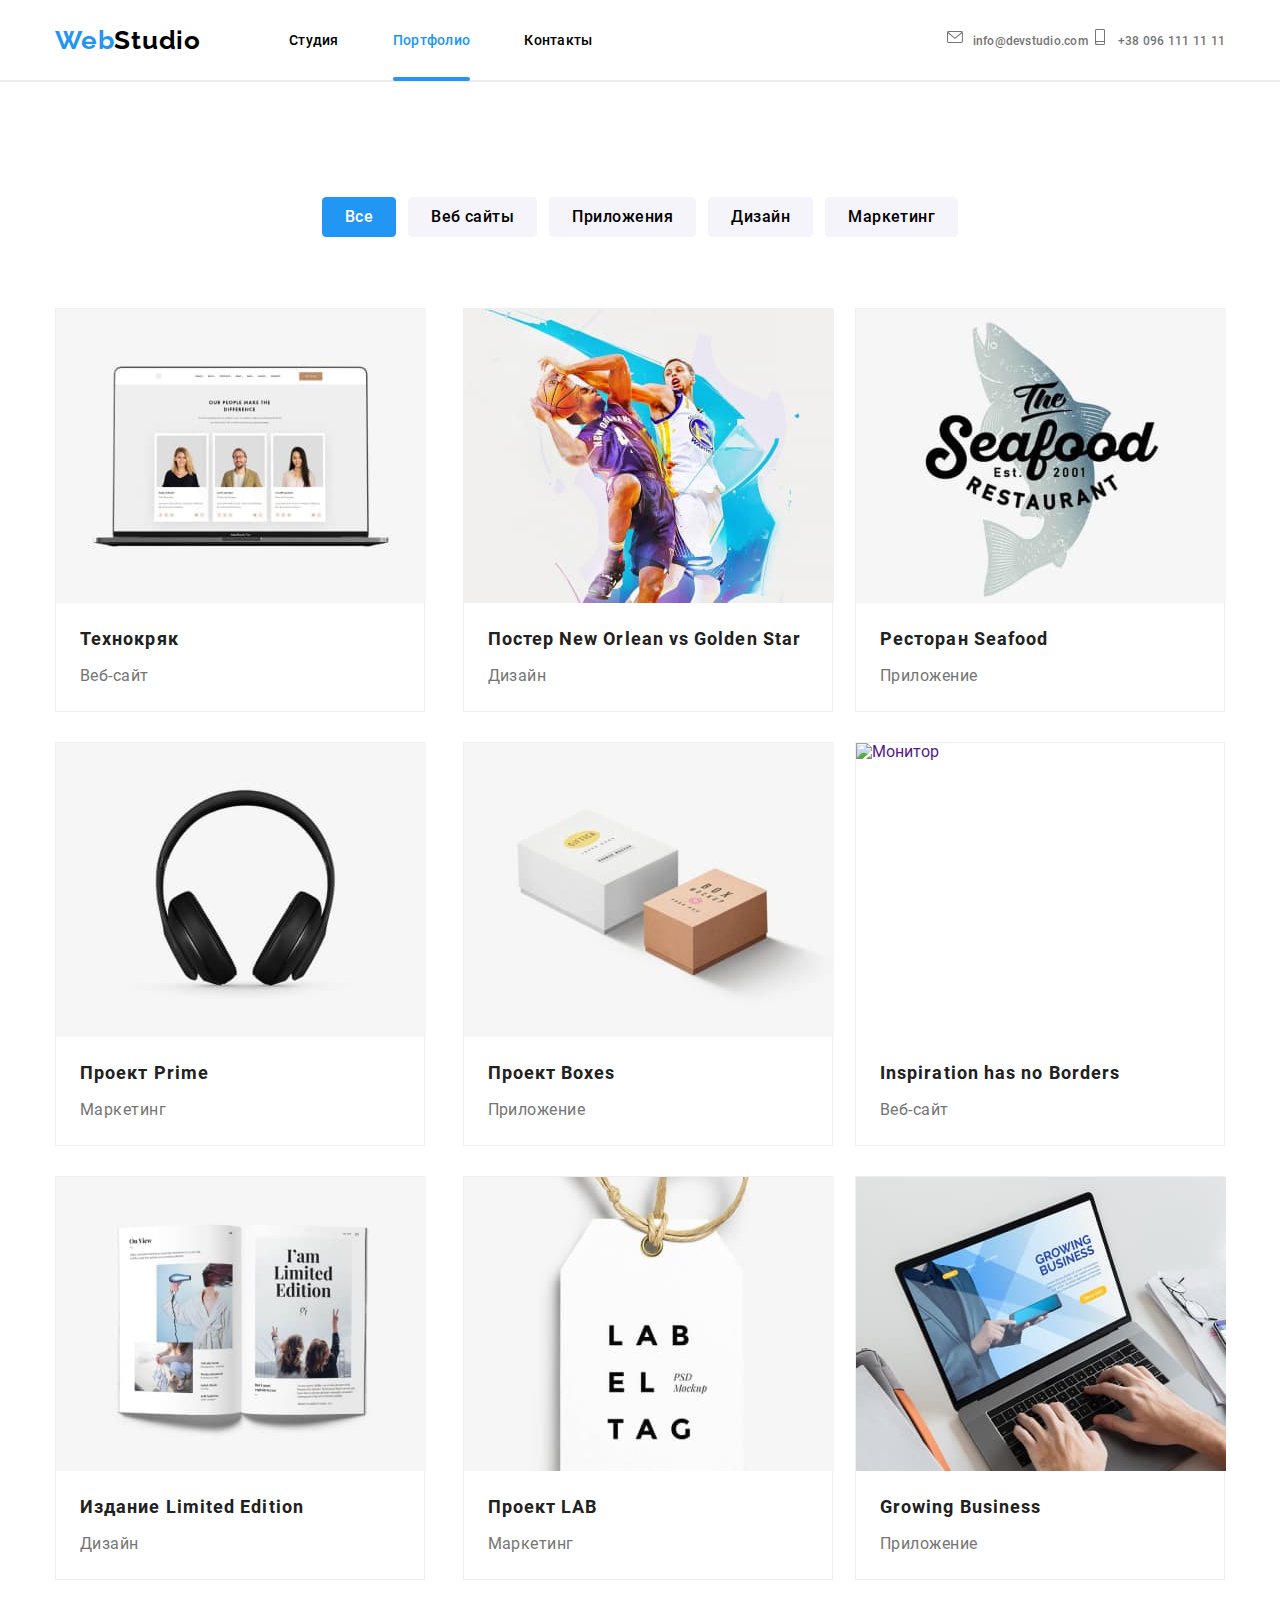
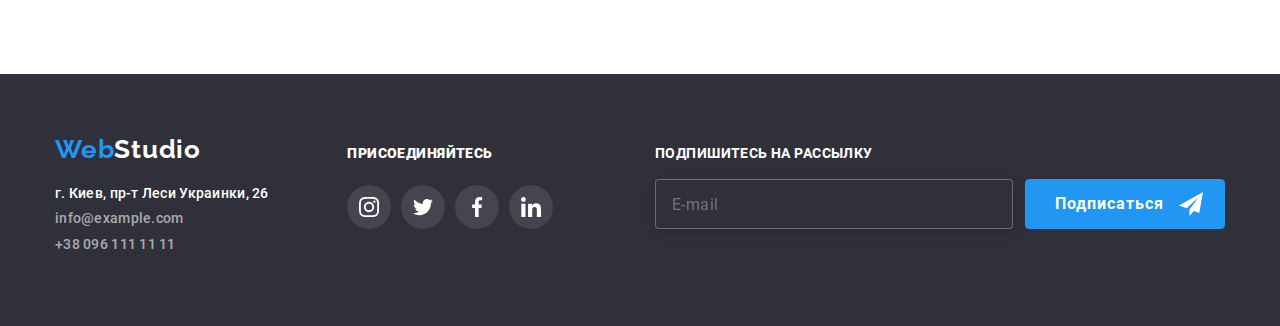
==== commit f360f2fb: "update" ====
--- a/portfolio.html
+++ b/portfolio.html
@@ -328,7 +328,7 @@
                                     <source srcset="./img/portfolio/mobile/img9.jpg 1x,
                                         ./img/portfolio/mobile/img9@2x.jpg 2x" media="(min-width: 480px)" />
                                     <img class="portfolio-img" src="./img/portfolio/desktop/business.jpg"
-                                        alt="Брелок" />
+                                        alt="Монитор" />
                                 </picture>
 
                                 <div class="animation-overlay">
--- a/css/main.min.css
+++ b/css/main.min.css
@@ -1,2 +1,2 @@
-/*! modern-normalize v1.0.0 | MIT License | https://github.com/sindresorhus/modern-normalize */*,*::before,*::after{-webkit-box-sizing:border-box;box-sizing:border-box}:root{-moz-tab-size:4;-o-tab-size:4;tab-size:4}html{line-height:1.15;-webkit-text-size-adjust:100%}body{margin:0}body{font-family:system-ui,-apple-system,"Segoe UI",Roboto,Helvetica,Arial,sans-serif,"Apple Color Emoji","Segoe UI Emoji"}hr{height:0;color:inherit}abbr[title]{-webkit-text-decoration:underline dotted;text-decoration:underline dotted}b,strong{font-weight:bolder}code,kbd,samp,pre{font-family:ui-monospace, SFMono-Regular, Consolas, 'Liberation Mono', Menlo, monospace;font-size:1em}small{font-size:80%}sub,sup{font-size:75%;line-height:0;position:relative;vertical-align:baseline}sub{bottom:-0.25em}sup{top:-0.5em}table{text-indent:0;border-color:inherit}button,input,optgroup,select,textarea{font-family:inherit;font-size:100%;line-height:1.15;margin:0}button,select{text-transform:none}button,[type='button'],[type='reset'],[type='submit']{-webkit-appearance:button}::-moz-focus-inner{border-style:none;padding:0}:-moz-focusring{outline:1px dotted ButtonText}:-moz-ui-invalid{box-shadow:none}legend{padding:0}progress{vertical-align:baseline}::-webkit-inner-spin-button,::-webkit-outer-spin-button{height:auto}[type='search']{-webkit-appearance:textfield;outline-offset:-2px}::-webkit-search-decoration{-webkit-appearance:none}::-webkit-file-upload-button{-webkit-appearance:button;font:inherit}summary{display:list-item}@font-face{font-family:'Roboto';font-style:normal;font-weight:400;src:url("../fonts/roboto/roboto-v20-latin_cyrillic-regular.eot");src:local("Roboto"),local("Roboto-Regular"),url("../fonts/roboto/roboto-v20-latin_cyrillic-regular.eot?#iefix") format("embedded-opentype"),url("../fonts/roboto/roboto-v20-latin_cyrillic-regular.woff2") format("woff2"),url("../fonts/roboto/roboto-v20-latin_cyrillic-regular.woff") format("woff"),url("../fonts/roboto/roboto-v20-latin_cyrillic-regular.ttf") format("truetype"),url("../fonts/roboto/roboto-v20-latin_cyrillic-regular.svg#Roboto") format("svg")}@font-face{font-family:'Roboto';font-style:normal;font-weight:500;src:url("../fonts/roboto/roboto-v20-latin_cyrillic-500.eot");src:local("Roboto Medium"),local("Roboto-Medium"),url("../fonts/roboto/roboto-v20-latin_cyrillic-500.eot?#iefix") format("embedded-opentype"),url("../fonts/roboto/roboto-v20-latin_cyrillic-500.woff2") format("woff2"),url("../fonts/roboto/roboto-v20-latin_cyrillic-500.woff") format("woff"),url("../fonts/roboto/roboto-v20-latin_cyrillic-500.ttf") format("truetype"),url("../fonts/roboto/roboto-v20-latin_cyrillic-500.svg#Roboto") format("svg")}@font-face{font-family:'Roboto';font-style:normal;font-weight:700;src:url("../fonts/roboto/roboto-v20-latin_cyrillic-700.eot");src:local("Roboto Bold"),local("Roboto-Bold"),url("../fonts/roboto/roboto-v20-latin_cyrillic-700.eot?#iefix") format("embedded-opentype"),url("../fonts/roboto/roboto-v20-latin_cyrillic-700.woff2") format("woff2"),url("../fonts/roboto/roboto-v20-latin_cyrillic-700.woff") format("woff"),url("../fonts/roboto/roboto-v20-latin_cyrillic-700.ttf") format("truetype"),url("../fonts/roboto/roboto-v20-latin_cyrillic-700.svg#Roboto") format("svg")}@font-face{font-family:'Roboto';font-style:normal;font-weight:900;src:url("../fonts/roboto/roboto-v20-latin_cyrillic-900.eot");src:local("Roboto Black"),local("Roboto-Black"),url("../fonts/roboto/roboto-v20-latin_cyrillic-900.eot?#iefix") format("embedded-opentype"),url("../fonts/roboto/roboto-v20-latin_cyrillic-900.woff2") format("woff2"),url("../fonts/roboto/roboto-v20-latin_cyrillic-900.woff") format("woff"),url("../fonts/roboto/roboto-v20-latin_cyrillic-900.ttf") format("truetype"),url("../fonts/roboto/roboto-v20-latin_cyrillic-900.svg#Roboto") format("svg")}@font-face{font-family:'Raleway';font-style:normal;font-weight:400;src:url("../fonts/raleway/raleway-v18-latin_cyrillic-regular.eot");src:local(""),url("../fonts/raleway/raleway-v18-latin_cyrillic-regular.eot?#iefix") format("embedded-opentype"),url("../fonts/raleway/raleway-v18-latin_cyrillic-regular.woff2") format("woff2"),url("../fonts/raleway/raleway-v18-latin_cyrillic-regular.woff") format("woff"),url("../fonts/raleway/raleway-v18-latin_cyrillic-regular.ttf") format("truetype"),url("../fonts/raleway/raleway-v18-latin_cyrillic-regular.svg#Raleway") format("svg")}@font-face{font-family:'Raleway';font-style:normal;font-weight:700;src:url("../fonts/raleway/raleway-v18-latin_cyrillic-700.eot");src:local(""),url("../fonts/raleway/raleway-v18-latin_cyrillic-700.eot?#iefix") format("embedded-opentype"),url("../fonts/raleway/raleway-v18-latin_cyrillic-700.woff2") format("woff2"),url("../fonts/raleway/raleway-v18-latin_cyrillic-700.woff") format("woff"),url("../fonts/raleway/raleway-v18-latin_cyrillic-700.ttf") format("truetype"),url("../fonts/raleway/raleway-v18-latin_cyrillic-700.svg#Raleway") format("svg")}html{-webkit-box-sizing:border-box;box-sizing:border-box}*,*::before,*::after{-webkit-box-sizing:inherit;box-sizing:inherit}body{margin:0;font-family:"Roboto",sans-serif;font-style:normal}img{display:block;max-width:100%;height:auto}.a-link{display:block;text-decoration:none}.feautures-item,.revews-set{padding:0;margin:0;list-style:none}.container{padding-left:15px;padding-right:15px;margin-left:auto;margin-right:auto;list-style:none}@media (min-width: 480px){.container{width:480px}}@media (min-width: 768px){.container{width:768px}}@media (min-width: 1200px){.container{width:1200px}}.center-container{display:-webkit-box;display:-ms-flexbox;display:flex;list-style:none;-webkit-box-pack:justify;-ms-flex-pack:justify;justify-content:space-between}.section{padding-top:94px}section.title{margin-top:0;margin-bottom:24px}.page-header{border-bottom:2px solid black;position:relative}.page-header .nav{display:-webkit-box;display:-ms-flexbox;display:flex;-webkit-box-align:center;-ms-flex-align:center;align-items:center;-webkit-box-pack:justify;-ms-flex-pack:justify;justify-content:space-between;min-height:60px}.button-menu{display:-webkit-inline-box;display:-ms-inline-flexbox;display:inline-flex;margin:0;padding:0;border:none;height:60px;-webkit-box-align:center;-ms-flex-align:center;align-items:center;-webkit-box-pack:justify;-ms-flex-pack:justify;justify-content:space-between;background-color:transparent}@media (min-width: 768px){.button-menu{display:none}}.button-menu .icon-close{display:none}.button-menu.is-open .icon-close{display:block}.button-menu.is-open .icon-menu{display:none}.button-menu:hover .icon-close{fill:#2196F3}.button-menu:hover .icon-menu{fill:#2196F3}.menu-container{padding:0px;background-color:#fff;text-align:center;font-size:18px}.menu-container.is-open{display:block}@media (min-width: 768px){.menu-container.is-open{display:-webkit-inline-box;display:-ms-inline-flexbox;display:inline-flex;-webkit-box-pack:justify;-ms-flex-pack:justify;justify-content:space-between}}@media (max-width: 767px){.menu-container{display:none;height:393px;position:absolute;top:100%;left:0;width:100%}}@media (min-width: 768px){.menu-container{display:-webkit-inline-box;display:-ms-inline-flexbox;display:inline-flex;-webkit-box-pack:justify;-ms-flex-pack:justify;justify-content:space-between;-webkit-box-flex:2;-ms-flex-positive:2;flex-grow:2}}.contacts{color:#757575}.webstudio{display:-webkit-inline-box;display:-ms-inline-flexbox;display:inline-flex;font-family:Raleway;font-weight:700;font-style:normal;font-size:26px;line-height:1.192;letter-spacing:0.03em;text-decoration:none;-webkit-box-align:center;-ms-flex-align:center;align-items:center}.webstudio-header{color:#000}@media (min-width: 768px){.site-nav .item{display:-webkit-inline-box;display:-ms-inline-flexbox;display:inline-flex;-webkit-box-align:baseline;-ms-flex-align:baseline;align-items:baseline;margin-left:88px;font-size:14px}.site-nav .item:not(:last-child){margin-right:50px}}@media (max-width: 767px){.site-nav .item:first-child{padding-top:60px}.site-nav .item{display:-webkit-box;display:-ms-flexbox;display:flex;-webkit-box-pack:center;-ms-flex-pack:center;justify-content:center;padding-bottom:40px}}.auth-nav{margin-left:auto}@media (min-width: 768px){.auth-nav .item{display:block;text-align:left;font-size:12px}}@media (min-width: 1200px){.auth-nav .item{display:-webkit-inline-box;display:-ms-inline-flexbox;display:inline-flex;-webkit-box-align:baseline;-ms-flex-align:baseline;align-items:baseline}}@media (max-width: 767px){.auth-nav .item:first-child{padding-top:20px;font-size:18px}.auth-nav .item{display:-webkit-box;display:-ms-flexbox;display:flex;-webkit-box-pack:center;-ms-flex-pack:center;justify-content:center;padding-bottom:16px}}.auth-nav .link{font-style:normal;font-weight:500;line-height:1.17166;letter-spacing:0.02em;color:inherit;text-decoration:none}.link{display:block;padding-top:0px;font-weight:500;font-style:normal;line-height:1.17166;letter-spacing:0.02em;text-decoration:none;color:inherit}.link:hover,.link:focus{color:#2196F3}.link.current{color:#2196F3}.link.current::after{content:"";display:block;height:4px;background:#2196F3;border-radius:2px;margin-left:auto;margin-right:auto}.accent{color:#2196F3}.auth-icon-svg{width:16px;height:16px;fill:currentColor;margin-right:10px}.item .link{display:block;-webkit-box-align:center;-ms-flex-align:center;align-items:center;-webkit-box-pack:center;-ms-flex-pack:center;justify-content:center}.site-nav .item+.item{margin-left:0px}.footer-main{padding-left:15px;padding-right:15px;margin-left:auto;margin-right:auto;outline:2px solid darkorchid;padding-top:60px;padding-bottom:0;background-color:#2F303A}@media (min-width: 1200px){.footer-main{height:252px;margin-top:94px}}@media (max-width: 767px){.footer-main{height:603px;margin-top:45px}}.container-footer{margin-left:auto;margin-right:auto;padding:0 15px;display:-webkit-box;display:-ms-flexbox;display:flex}@media (max-width: 767px){.container-footer{-ms-flex-wrap:wrap;flex-wrap:wrap;-webkit-box-pack:space-evenly;-ms-flex-pack:space-evenly;justify-content:space-evenly;text-align:center}}@media (min-width: 1200px){.container-footer{width:1200px;-webkit-box-align:baseline;-ms-flex-align:baseline;align-items:baseline}}.footer-link{font-style:normal;color:rgba(255,255,255,0.6);font-weight:400;font-size:14px;line-height:1.71;letter-spacing:0.03em;list-style:none;padding-left:0;margin-top:20px}.link.footer-adress{color:#fff}.footer-margin{margin-bottom:9px}.webstudio-footer{color:#fff}.join{color:#fff;width:206px;height:86px;font-style:normal;font-weight:bold;font-size:14px;line-height:1.43;letter-spacing:0.03em;text-decoration:none}@media (min-width: 480px){.join{margin-top:60px}}@media (max-width: 767px){.join{margin-top:0px}}@media (min-width: 1200px){.join{margin-left:70px}}.container-join{display:-webkit-box;display:-ms-flexbox;display:flex;list-style:none;padding:0;margin-top:22px;margin-bottom:0;margin-left:auto;margin-right:auto;-webkit-box-pack:justify;-ms-flex-pack:justify;justify-content:space-between}.subscribe{color:#fff;padding:0;text-transform:uppercase;font-style:normal;font-weight:bold;font-size:14px;line-height:1.43;letter-spacing:0.03em;text-decoration:none}@media (min-width: 1200px){.subscribe{position:relative;margin-left:93px;width:570px;height:86px}}@media (max-width: 767px){.subscribe{width:400px;-webkit-box-align:center;-ms-flex-align:center;align-items:center}}.btn-subscribe{font-family:inherit;color:#fff;border-radius:4px;border-color:#2196F3;background-color:#2196F3;font-style:normal;font-weight:700;font-size:16px;line-height:1.87;letter-spacing:0.06em;width:200px;height:50px;border:1px solid #2196F3;margin-top:0;margin-left:0;-webkit-box-align:center;-ms-flex-align:center;align-items:center;padding-left:29px;padding-right:28px;background-image:url(../img/send.svg);background-size:24px 24px;background-position:88%;background-repeat:no-repeat}@media (min-width: 1200px){.btn-subscribe{display:-webkit-box;display:-ms-flexbox;display:flex;position:absolute;top:36px;right:0}}.in-subscribe{font-style:normal;font-weight:normal;font-size:16px;line-height:1.25;-webkit-box-align:center;-ms-flex-align:center;align-items:center;letter-spacing:0.03em;color:rgba(255,255,255,0.6);background-color:#2F303A;width:358px;height:50px;border:1px solid rgba(255,255,255,0.3);-webkit-box-sizing:border-box;box-sizing:border-box;-webkit-filter:drop-shadow(0px 4px 4px rgba(0,0,0,0.15));filter:drop-shadow(0px 4px 4px rgba(0,0,0,0.15));border-radius:4px}@media (min-width: 1200px){.in-subscribe{display:-webkit-box;display:-ms-flexbox;display:flex;position:absolute;top:36px;left:0;padding-left:16px}}@media (max-width: 767px){.in-subscribe{margin-top:20px;margin-bottom:20px}}.effect-solving{text-align:center;margin-left:auto;margin-right:auto;height:600px;background-position:center}@media screen and (max-width: 767px){.effect-solving{height:400px;padding-top:118px;background-image:-webkit-gradient(linear, left top, right top, from(rgba(47,48,58,0.4)), to(rgba(47,48,58,0.4))),url("../img/hero/mobile/img-hero.jpg");background-image:linear-gradient(to right, rgba(47,48,58,0.4), rgba(47,48,58,0.4)),url("../img/hero/mobile/img-hero.jpg")}}@media screen and (max-width: 767px) and (min-device-pixel-ratio: 2), screen and (max-width: 767px) and (-webkit-min-device-pixel-ratio: 2), screen and (max-width: 767px) and (min-resolution: 192dpi), screen and (max-width: 767px) and (min-resolution: 2dppx){.effect-solving{background-image:-webkit-gradient(linear, left top, right top, from(rgba(47,48,58,0.4)), to(rgba(47,48,58,0.4))),url("../img/hero/mobile/img-hero@2x.jpg");background-image:linear-gradient(to right, rgba(47,48,58,0.4), rgba(47,48,58,0.4)),url("../img/hero/mobile/img-hero@2x.jpg")}}@media screen and (min-width: 768px){.effect-solving{padding-top:118px;background-image:-webkit-gradient(linear, left top, right top, from(rgba(47,48,58,0.4)), to(rgba(47,48,58,0.4))),url("../img/hero/tablet/img-hero.jpg");background-image:linear-gradient(to right, rgba(47,48,58,0.4), rgba(47,48,58,0.4)),url("../img/hero/tablet/img-hero.jpg")}}@media screen and (min-width: 768px) and (min-device-pixel-ratio: 2), screen and (min-width: 768px) and (-webkit-min-device-pixel-ratio: 2), screen and (min-width: 768px) and (min-resolution: 192dpi), screen and (min-width: 768px) and (min-resolution: 2dppx){.effect-solving{background-image:-webkit-gradient(linear, left top, right top, from(rgba(47,48,58,0.4)), to(rgba(47,48,58,0.4))),url("../img/hero/tablet/img-hero@2x.jpg");background-image:linear-gradient(to right, rgba(47,48,58,0.4), rgba(47,48,58,0.4)),url("../img/hero/tablet/img-hero@2x.jpg")}}@media screen and (min-width: 1200px){.effect-solving{background-size:1600px 600px;padding-top:200px;background-image:-webkit-gradient(linear, left top, right top, from(rgba(47,48,58,0.4)), to(rgba(47,48,58,0.4))),url("../img/hero/desktop/img-hero.jpg");background-image:linear-gradient(to right, rgba(47,48,58,0.4), rgba(47,48,58,0.4)),url("../img/hero/desktop/img-hero.jpg")}}@media screen and (min-width: 1200px) and (min-device-pixel-ratio: 2), screen and (min-width: 1200px) and (-webkit-min-device-pixel-ratio: 2), screen and (min-width: 1200px) and (min-resolution: 192dpi), screen and (min-width: 1200px) and (min-resolution: 2dppx){.effect-solving{background-image:-webkit-gradient(linear, left top, right top, from(rgba(47,48,58,0.4)), to(rgba(47,48,58,0.4))),url("../img/hero/desktop/Img-hero@2x.jpg");background-image:linear-gradient(to right, rgba(47,48,58,0.4), rgba(47,48,58,0.4)),url("../img/hero/desktop/Img-hero@2x.jpg")}}.title-h1{text-align:center;font-weight:900;letter-spacing:0.06em;text-transform:uppercase;color:#fff;margin:0 auto;margin-top:0}@media (min-width: 1200px){.title-h1{width:696px;font-size:44px;line-height:1.364}}@media (min-width: 768px){.title-h1{width:360px;font-size:26px;line-height:1.615}}@media (min-width: 480px){.title-h1{width:360px;font-size:26px;line-height:1.615}}.btn{font-family:inherit;color:#fff;border-radius:4px;border-color:#2196F3;background-color:#2196F3;font-style:normal;font-weight:700;font-size:16px;line-height:1.87;letter-spacing:0.06em;margin-top:30px;width:200px;height:50px;border:1px solid #2196F3}.backdrop{position:fixed;top:0;left:0;width:100%;height:100%;background-color:rgba(0,0,0,0.5)}@media (max-width: 767px){.backdrop{padding:15px;overflow-y:scroll}}@media (min-width: 768px){.backdrop{opacity:1;visibility:visible;-webkit-transition:opacity 250ms cubic-bezier(0.4, 0, 0.2, 1),visibility 250ms cubic-bezier(0.4, 0, 0.2, 1);transition:opacity 250ms cubic-bezier(0.4, 0, 0.2, 1),visibility 250ms cubic-bezier(0.4, 0, 0.2, 1)}}@media (max-width: 767px){.backdrop.is-hidden{display:none}}@media (min-width: 768px){.backdrop.is-hidden{opacity:0;pointer-events:none;visibility:hidden}}@media (min-width: 768px){.backdrop.is-hidden .modal{opacity:0;-webkit-transform:translate(-50%, -50%) scale(0.2) rotate(180deg);transform:translate(-50%, -50%) scale(0.2) rotate(180deg)}}.modal{position:relative;width:450px;background-color:#fff;border-radius:4px}@media (min-width: 768px){.modal{position:absolute;top:50%;left:50%;-webkit-transform:translate(-50%, -50%) scale(1);transform:translate(-50%, -50%) scale(1);max-width:450px;height:609px}}@media (min-width: 1200px){.modal{max-width:528px;width:100%;height:581px}}@media screen and (min-width: 768px) and (max-width: 1199px){.modal{max-width:450px;width:100%}}.btn-close{display:inline-block;position:absolute;top:8px;right:8px;width:30px;height:30px;background-image:url(../img/modal-form/close1.svg);border:none;background-color:#fff}.btn-close:hover,.btn-close:focus{background-image:url(../img/modal-form/close2.svg)}.modal-font{padding-top:40px;font-style:normal;font-weight:bold;font-size:20px;line-height:23px;text-align:center;letter-spacing:0.03em}.form-style-input{position:relative}.form-icon{position:absolute;top:50%;left:56px;-webkit-transform:translateY(-50%);transform:translateY(-50%);display:inline-block;width:18px;height:18px}.form-input{display:-webkit-box;display:-ms-flexbox;display:flex;-webkit-box-align:center;-ms-flex-align:center;align-items:center;margin-left:41px;margin-top:30px;border:1px solid rgba(33,33,33,0.2);-webkit-box-sizing:border-box;box-sizing:border-box;border-radius:4px;font-style:normal;font-weight:normal;font-size:14px;line-height:16px;letter-spacing:0.01em;padding:0;color:#000;padding-left:42px}@media (min-width: 1200px){.form-input{width:448px;height:40px}}@media (min-width: 768px){.form-input{width:370px;height:40px}}@media (min-width: 480px){.form-input{width:370px;height:40px}}.form-input:focus,.form-input:hover{outline:none;border-color:#2196F3}.form-input:focus ~ .form-icon,.form-input:hover ~ .form-icon{fill:#2196F3}.form-label{position:absolute;-webkit-transform:translateY(-40px);transform:translateY(-40px);top:50%;left:41px;font-style:normal;font-weight:normal;font-size:12px;line-height:1.167;letter-spacing:0.01em;color:#757575}.checkbox{-webkid-appearance:none;-moz-appearance:none;-webkit-appearance:none;appearance:none;position:absolute;top:0}.checkbox-label{position:relative;display:inline-block;font-style:normal;font-weight:normal;font-size:14px;line-height:1.714;letter-spacing:0.03em;padding:0;top:20px;text-align:center;color:#757575}.checkbox-icon{display:inline-block;vertical-align:middle;margin-right:5px;background-repeat:no-repeat;width:16px;height:15px;padding:0px;background-image:url(../img/modal-form/check1.svg)}.checkbox:checked+.checkbox-icon{background-image:url(../img/modal-form/check2.svg)}.form-link{display:inline-block;padding:0px;margin:0px;margin-top:20px;font-style:normal;font-weight:normal;font-size:14px;line-height:1.714;letter-spacing:0.03em;color:#2196F3;padding:0px;margin:0px}.label-check{font-style:normal;font-weight:normal;font-size:14px;line-height:24px;line-height:1.714;letter-spacing:0.03em;color:#757575}.btn-send{font-family:inherit;color:#fff;border-radius:4px;border-color:#2196F3;background-color:#2196F3;font-style:normal;font-weight:700;font-size:16px;line-height:1.87;letter-spacing:0.06em;margin-top:50px;width:200px;height:50px;border:1px solid #2196F3}.btn-send:hover,.btn-send:focus{-webkit-box-shadow:0px 4px 4px rgba(0,0,0,0.15);box-shadow:0px 4px 4px rgba(0,0,0,0.15)}.textarea-form{resize:none;display:-webkit-box;display:-ms-flexbox;display:flex;margin-left:41px;margin-top:30px;border:1px solid rgba(33,33,33,0.2);-webkit-box-sizing:border-box;box-sizing:border-box;border-radius:4px;font-style:normal;font-weight:normal;font-size:14px;line-height:16px;letter-spacing:0.01em;color:#000;padding-left:16px;padding-top:12px}@media (min-width: 1200px){.textarea-form{height:120px;width:448px}}@media (min-width: 768px){.textarea-form{width:370px;height:120px}}@media (min-width: 480px){.textarea-form{width:370px;height:120px}}.team-icon-link{display:-webkit-box;display:-ms-flexbox;display:flex;-webkit-box-pack:center;-ms-flex-pack:center;justify-content:center;-webkit-box-align:center;-ms-flex-align:center;align-items:center;width:44px;height:44px;background-color:#fff;border-radius:50%}.team-icon-link:hover,.team-icon-link:focus{background-color:#2196F3}.team-icon-link:hover .team-icon-svg,.team-icon-link:focus .team-icon-svg{fill:#fff}.join-icon-link{display:-webkit-box;display:-ms-flexbox;display:flex;-webkit-box-pack:center;-ms-flex-pack:center;justify-content:center;-webkit-box-align:center;-ms-flex-align:center;align-items:center;width:44px;height:44px;background-color:rgba(255,255,255,0.1);border-radius:50%}.join-icon-link:hover,.join-icon-link:focus{background-color:#2196F3}.join-icon-link:hover .team-icon-svg,.join-icon-link:focus .team-icon-svg{fill:#fff}.team-icon-svg{width:20px;height:20px;fill:#AFB1B8}.join-icon-svg{width:20px;height:20px;fill:#fff}.p-advantages{font-style:normal;font-weight:normal;font-size:14px;line-height:1.71;letter-spacing:0.03em;color:#757575;height:75px;margin:0;margin-top:10px;text-align:justify}.title-h3{font-weight:bold;font-size:14px;line-height:16px;letter-spacing:0.03em;text-transform:uppercase;color:#212121;margin:0;padding:0}.icon1::before{background-image:url(../img/advantages-icon1.svg)}.icon2::before{background-image:url(../img/advantages-icon2.svg)}.icon3::before{background-image:url(../img/advantages-icon3.svg)}.icon4::before{background-image:url(../img/advantages-icon4.svg)}@media (min-width: 768px){.features-set{display:-webkit-box;display:-ms-flexbox;display:flex;-ms-flex-wrap:wrap;flex-wrap:wrap;margin:-5px}}@media (min-width: 1200px){.features-set{margin:-15px}}.icon-advantages{padding:0;margin-top:0;margin-bottom:0;color:#fff;font-size:32px}@media screen and (min-width: 768px){.icon-advantages{-ms-flex-preferred-size:calc((100% - 4 * 5px)/2);flex-basis:calc((100% - 4 * 5px)/2);margin:5px}}@media screen and (min-width: 1200px){.icon-advantages{-ms-flex-preferred-size:calc((100% - 8* 15px)/4);flex-basis:calc((100% - 8* 15px)/4);margin:15px}}@media screen and (max-width: 737px){.icon-advantages:not(:last-child){margin-bottom:30px}}.icon-advantages::before{content:"";display:block;margin-bottom:30px;height:120px;background-repeat:no-repeat;background-position:center;background-color:#F5F4FA}@media screen and (max-width: 1200px){.whatarewedoing{display:none}}.title-h2{font-weight:bold;font-size:36px;line-height:1.167;text-align:center;letter-spacing:0.03em;color:#212121;margin:0px 0px 50px 0px}.title-img{position:absolute;display:-webkit-box;display:-ms-flexbox;display:flex;width:370px;height:70px;background-color:rgba(47,48,58,0.8);margin:0px;padding:0px;bottom:0px;text-align:center;font-weight:bold;font-size:14px;line-height:1.143;letter-spacing:0.03em;text-transform:uppercase;color:#fff}.team-section{background-color:#F5F4FA;margin-top:94px;margin-bottom:0;padding-top:94px;text-align:center}@media (min-width: 480px){.team-img{height:460px;width:450px}}@media (min-width: 768px){.team-img{height:374px;width:354px}}@media (min-width: 1200px){.team-img{width:270px;height:260px}}@media (min-width: 768px){.team-set{display:-webkit-box;display:-ms-flexbox;display:flex;-ms-flex-wrap:wrap;flex-wrap:wrap;margin:-5px}}@media (min-width: 1200px){.team-set{margin:-15px}}.team-li{background-color:white;-webkit-box-shadow:0px 1px 3px rgba(0,0,0,0.12),0px 1px 1px rgba(0,0,0,0.14),0px 2px 1px rgba(0,0,0,0.2);box-shadow:0px 1px 3px rgba(0,0,0,0.12),0px 1px 1px rgba(0,0,0,0.14),0px 2px 1px rgba(0,0,0,0.2);border-radius:0px 0px 4px 4px}@media (min-width: 480px){.team-li{height:622px;width:450px}}@media (min-width: 768px){.team-li{height:536px;width:354px;-ms-flex-preferred-size:calc((100% - 4 * 5px)/2);flex-basis:calc((100% - 4 * 5px)/2);margin:5px}}@media (min-width: 1200px){.team-li{height:428px;width:270px;-ms-flex-preferred-size:calc((100% - 8* 15px)/4);flex-basis:calc((100% - 8* 15px)/4);margin:15px}}@media (max-width: 767px){.team-li:not(:last-child){margin-bottom:30px}}.team-name{margin:30px 0 0 0;padding:0;font-weight:500;font-size:16px;line-height:1.188;letter-spacing:0.03em;color:#212121}.p-position{margin:10px 0 16px 0;padding:0;font-style:normal;font-weight:400;font-size:16px;line-height:1.188;letter-spacing:0.03em;color:#757575}.container-social-network{-webkit-box-pack:justify;-ms-flex-pack:justify;justify-content:space-between;padding:0}@media (min-width: 480px){.container-social-network{width:450px}}@media (min-width: 768px){.container-social-network{width:354px}}@media (min-width: 1200px){.container-social-network{width:270px}}.center-network{display:-webkit-box;display:-ms-flexbox;display:flex;list-style:none}@media (min-width: 480px){.center-network{padding:0px 122px 0px 122px}}@media (min-width: 768px){.center-network{padding:0px 74px 0px 74px}}@media (min-width: 1200px){.center-network{padding:0px 32px 0px 32px}}.a-link:hover .hover::before{-webkit-transform:translateY(0);transform:translateY(0)}@media (min-width: 480px){.client-section{display:-webkit-box;display:-ms-flexbox;display:flex;-ms-flex-wrap:wrap;flex-wrap:wrap;margin:-5px}}@media (max-width: 767px){.client-section{display:-webkit-box;display:-ms-flexbox;display:flex;-ms-flex-wrap:wrap;flex-wrap:wrap;margin:-5px}}@media (min-width: 768px){.client-section{display:-webkit-box;display:-ms-flexbox;display:flex;-ms-flex-wrap:wrap;flex-wrap:wrap;margin:-15px}}@media (min-width: 1200px){.client-section{margin:-15px}}@media (min-width: 768px){.item-client{-ms-flex-preferred-size:calc((100% - 6 * 15px)/3);flex-basis:calc((100% - 6 * 15px)/3);margin:15px}}@media (min-width: 1200px){.item-client{-ms-flex-preferred-size:calc((100% - 12* 15px)/6);flex-basis:calc((100% - 12* 15px)/6);margin:15px}}@media (max-width: 767px){.item-client{-ms-flex-preferred-size:calc((100% - 4 * 10px)/2);flex-basis:calc((100% - 4 * 10px)/2);margin:10px}.item-client:not(:last-child){margin-bottom:30px}}.client-icon-link{display:-webkit-box;display:-ms-flexbox;display:flex;-webkit-box-pack:center;-ms-flex-pack:center;justify-content:center;-webkit-box-align:center;-ms-flex-align:center;align-items:center;height:90px;outline:1px solid #AFB1B8;margin-bottom:0px;margin-top:0px}@media (min-width: 480px){.client-icon-link{width:210px}}@media (min-width: 768px){.client-icon-link{width:226px}}@media (min-width: 1200px){.client-icon-link{width:170px}}.client-icon-link:hover,.client-icon-link:focus{outline:1px solid #2196F3}.client-icon-svg{fill:#AFB1B8}.client-icon-link:hover .client-icon-svg,.client-icon-link:focus .client-icon-svg{fill:#2196F3}@media (min-width: 480px){.btn-container{text-align:left;padding-top:66px}}@media (min-width: 768px){.btn-container{text-align:center;padding-top:60px}}@media (min-width: 1200px){.btn-container{text-align:center;padding-top:100px}}.portfolio-header{border:none;background-color:#ECECEC;color:#ECECEC;height:1px;margin:0px}.portfolio-type{font-weight:400;font-size:16px;line-height:1.87;letter-spacing:0.03em;color:#757575;margin-top:0}.portfolio-name{font-weight:bold;font-size:18px;line-height:2;letter-spacing:0.06em;color:#212121;margin-bottom:4px}.btn-portfolio{font-family:inherit;color:#000;background-color:#F5F4FA;border-color:#F5F4FA;font-style:normal;font-weight:500;font-size:16px;line-height:1.625;letter-spacing:0.03em;text-decoration:none;border:1px solid #F5F4FA;border-radius:4px;padding:6px 22px}.btn-portfolio:hover,.btn-portfolio:active{border-color:#2196F3;background-color:#2196F3;color:#fff}.btn-accent{font-family:inherit;color:#fff;background-color:#2196F3;border-color:#2196F3;font-style:normal;font-weight:500;font-size:16px;line-height:1.625;letter-spacing:0.03em;border:1px solid #2196F3;border-radius:4px;padding:6px 22px;text-decoration:none}.btn-container .item+.item{margin-left:8px;margin-top:15px}.container-flex{margin-left:auto;margin-right:auto;width:1200px;padding:0 15px}.container-grid{padding:0;-webkit-box-pack:justify;-ms-flex-pack:justify;justify-content:space-between}@media (min-width: 480px){.container-grid{margin-top:46px}}@media (min-width: 768px){.container-grid{display:-webkit-box;display:-ms-flexbox;display:flex;-ms-flex-wrap:wrap;flex-wrap:wrap;margin-top:36px}}@media (min-width: 1200px){.container-grid{margin:-15px;margin-top:56px;margin-bottom:94px}}.flex-element{display:-webkit-box;display:-ms-flexbox;display:flex;margin-top:0;margin-bottom:0;border:1px solid #EEEEEE}.flex-element:hover{-webkit-box-shadow:0px 2px 4px 0px #757575;box-shadow:0px 2px 4px 0px #757575}.flex-element:nth-child(3n){margin-left:0px}.flex-element:nth-last-child(-n+3){margin-bottom:0px}@media screen and (min-width: 480px){.flex-element{width:450px;height:404px}}@media screen and (min-width: 768px){.flex-element{width:354px;height:440px;-ms-flex-preferred-size:calc((100% - 4 * 5px)/2);flex-basis:calc((100% - 4 * 5px)/2);margin:5px}}@media screen and (min-width: 1200px){.flex-element{margin-bottom:30px;width:370px;height:404px;-ms-flex-preferred-size:calc((100% - 6* 15px)/3);flex-basis:calc((100% - 6* 15px)/3);margin:15px}}@media screen and (max-width: 737px){.flex-element:not(:last-child){margin-bottom:30px}}.flex-text{margin-left:24px;text-decoration:none}.animation{height:294px;position:relative;overflow:hidden}@media screen and (min-width: 480px){.animation{width:450px}}@media screen and (min-width: 768px){.animation{width:354px}}@media screen and (min-width: 1200px){.animation{width:370px}}.hover::before{display:inline-block;position:absolute;content:"";height:294px;background:rgba(33,150,243,0.9);-webkit-transform:translateY(100%);transform:translateY(100%);-webkit-transition:-webkit-transform 250ms cubic-bezier(0.4, 0, 0.2, 1);transition:-webkit-transform 250ms cubic-bezier(0.4, 0, 0.2, 1);transition:transform 250ms cubic-bezier(0.4, 0, 0.2, 1);transition:transform 250ms cubic-bezier(0.4, 0, 0.2, 1), -webkit-transform 250ms cubic-bezier(0.4, 0, 0.2, 1)}@media screen and (min-width: 480px){.hover::before{width:450px}}@media screen and (min-width: 768px){.hover::before{width:354px}}@media screen and (min-width: 1200px){.hover::before{width:370px}}.animation-overlay{display:block;position:absolute;top:0;left:0;height:294px;color:#fff;font-size:18px;line-height:1.556;letter-spacing:0.03em;padding:15px;-webkit-transform:translateY(100%);transform:translateY(100%);-webkit-transition:-webkit-transform 250ms cubic-bezier(0.4, 0, 0.2, 1);transition:-webkit-transform 250ms cubic-bezier(0.4, 0, 0.2, 1);transition:transform 250ms cubic-bezier(0.4, 0, 0.2, 1);transition:transform 250ms cubic-bezier(0.4, 0, 0.2, 1), -webkit-transform 250ms cubic-bezier(0.4, 0, 0.2, 1)}@media screen and (min-width: 480px){.animation-overlay{width:450px}}@media screen and (min-width: 768px){.animation-overlay{width:354px}}@media screen and (min-width: 1200px){.animation-overlay{width:370px}}.a-link:hover .animation-overlay{-webkit-transform:translateY(0);transform:translateY(0)}.portfolio-img{width:100%}@media screen and (min-width: 480px){.portfolio-img{width:450px}}@media screen and (min-width: 768px){.portfolio-img{width:354px}}@media screen and (min-width: 1200px){.portfolio-img{width:370px}}.site-nav,.auth-nav,.features-set,.team-set,.client-section,.container-grid,.reviews-set{list-style:none;padding:0}@media screen and (max-width: 737px){.reviews{display:none}}.reviews-set{display:-webkit-box;display:-ms-flexbox;display:flex}.reviews-item{text-align:center;padding:40px;color:#fff;font-size:48px;width:33.33333%}@media screen and (min-width: 1200px){.reviews-item{font-size:64px}}.reviews-item:nth-child(1){background-color:#795548}.reviews-item:nth-child(2){background-color:#60708B}.reviews-item:nth-child(3){background-color:#7B1FA2}
+/*! modern-normalize v1.0.0 | MIT License | https://github.com/sindresorhus/modern-normalize */*,*::before,*::after{-webkit-box-sizing:border-box;box-sizing:border-box}:root{-moz-tab-size:4;-o-tab-size:4;tab-size:4}html{line-height:1.15;-webkit-text-size-adjust:100%}body{margin:0}body{font-family:system-ui,-apple-system,"Segoe UI",Roboto,Helvetica,Arial,sans-serif,"Apple Color Emoji","Segoe UI Emoji"}hr{height:0;color:inherit}abbr[title]{-webkit-text-decoration:underline dotted;text-decoration:underline dotted}b,strong{font-weight:bolder}code,kbd,samp,pre{font-family:ui-monospace, SFMono-Regular, Consolas, 'Liberation Mono', Menlo, monospace;font-size:1em}small{font-size:80%}sub,sup{font-size:75%;line-height:0;position:relative;vertical-align:baseline}sub{bottom:-0.25em}sup{top:-0.5em}table{text-indent:0;border-color:inherit}button,input,optgroup,select,textarea{font-family:inherit;font-size:100%;line-height:1.15;margin:0}button,select{text-transform:none}button,[type='button'],[type='reset'],[type='submit']{-webkit-appearance:button}::-moz-focus-inner{border-style:none;padding:0}:-moz-focusring{outline:1px dotted ButtonText}:-moz-ui-invalid{box-shadow:none}legend{padding:0}progress{vertical-align:baseline}::-webkit-inner-spin-button,::-webkit-outer-spin-button{height:auto}[type='search']{-webkit-appearance:textfield;outline-offset:-2px}::-webkit-search-decoration{-webkit-appearance:none}::-webkit-file-upload-button{-webkit-appearance:button;font:inherit}summary{display:list-item}@font-face{font-family:'Roboto';font-style:normal;font-weight:400;src:url("../fonts/roboto/roboto-v20-latin_cyrillic-regular.eot");src:local("Roboto"),local("Roboto-Regular"),url("../fonts/roboto/roboto-v20-latin_cyrillic-regular.eot?#iefix") format("embedded-opentype"),url("../fonts/roboto/roboto-v20-latin_cyrillic-regular.woff2") format("woff2"),url("../fonts/roboto/roboto-v20-latin_cyrillic-regular.woff") format("woff"),url("../fonts/roboto/roboto-v20-latin_cyrillic-regular.ttf") format("truetype"),url("../fonts/roboto/roboto-v20-latin_cyrillic-regular.svg#Roboto") format("svg")}@font-face{font-family:'Roboto';font-style:normal;font-weight:500;src:url("../fonts/roboto/roboto-v20-latin_cyrillic-500.eot");src:local("Roboto Medium"),local("Roboto-Medium"),url("../fonts/roboto/roboto-v20-latin_cyrillic-500.eot?#iefix") format("embedded-opentype"),url("../fonts/roboto/roboto-v20-latin_cyrillic-500.woff2") format("woff2"),url("../fonts/roboto/roboto-v20-latin_cyrillic-500.woff") format("woff"),url("../fonts/roboto/roboto-v20-latin_cyrillic-500.ttf") format("truetype"),url("../fonts/roboto/roboto-v20-latin_cyrillic-500.svg#Roboto") format("svg")}@font-face{font-family:'Roboto';font-style:normal;font-weight:700;src:url("../fonts/roboto/roboto-v20-latin_cyrillic-700.eot");src:local("Roboto Bold"),local("Roboto-Bold"),url("../fonts/roboto/roboto-v20-latin_cyrillic-700.eot?#iefix") format("embedded-opentype"),url("../fonts/roboto/roboto-v20-latin_cyrillic-700.woff2") format("woff2"),url("../fonts/roboto/roboto-v20-latin_cyrillic-700.woff") format("woff"),url("../fonts/roboto/roboto-v20-latin_cyrillic-700.ttf") format("truetype"),url("../fonts/roboto/roboto-v20-latin_cyrillic-700.svg#Roboto") format("svg")}@font-face{font-family:'Roboto';font-style:normal;font-weight:900;src:url("../fonts/roboto/roboto-v20-latin_cyrillic-900.eot");src:local("Roboto Black"),local("Roboto-Black"),url("../fonts/roboto/roboto-v20-latin_cyrillic-900.eot?#iefix") format("embedded-opentype"),url("../fonts/roboto/roboto-v20-latin_cyrillic-900.woff2") format("woff2"),url("../fonts/roboto/roboto-v20-latin_cyrillic-900.woff") format("woff"),url("../fonts/roboto/roboto-v20-latin_cyrillic-900.ttf") format("truetype"),url("../fonts/roboto/roboto-v20-latin_cyrillic-900.svg#Roboto") format("svg")}@font-face{font-family:'Raleway';font-style:normal;font-weight:400;src:url("../fonts/raleway/raleway-v18-latin_cyrillic-regular.eot");src:local(""),url("../fonts/raleway/raleway-v18-latin_cyrillic-regular.eot?#iefix") format("embedded-opentype"),url("../fonts/raleway/raleway-v18-latin_cyrillic-regular.woff2") format("woff2"),url("../fonts/raleway/raleway-v18-latin_cyrillic-regular.woff") format("woff"),url("../fonts/raleway/raleway-v18-latin_cyrillic-regular.ttf") format("truetype"),url("../fonts/raleway/raleway-v18-latin_cyrillic-regular.svg#Raleway") format("svg")}@font-face{font-family:'Raleway';font-style:normal;font-weight:700;src:url("../fonts/raleway/raleway-v18-latin_cyrillic-700.eot");src:local(""),url("../fonts/raleway/raleway-v18-latin_cyrillic-700.eot?#iefix") format("embedded-opentype"),url("../fonts/raleway/raleway-v18-latin_cyrillic-700.woff2") format("woff2"),url("../fonts/raleway/raleway-v18-latin_cyrillic-700.woff") format("woff"),url("../fonts/raleway/raleway-v18-latin_cyrillic-700.ttf") format("truetype"),url("../fonts/raleway/raleway-v18-latin_cyrillic-700.svg#Raleway") format("svg")}html{-webkit-box-sizing:border-box;box-sizing:border-box}*,*::before,*::after{-webkit-box-sizing:inherit;box-sizing:inherit}body{margin:0;font-family:"Roboto",sans-serif;font-style:normal}img{display:block;max-width:100%;height:auto}.a-link{display:block;text-decoration:none}.feautures-item,.revews-set{padding:0;margin:0;list-style:none}.container{padding-left:15px;padding-right:15px;margin-left:auto;margin-right:auto;list-style:none}@media (min-width: 480px){.container{width:480px}}@media (min-width: 768px){.container{width:768px}}@media (min-width: 1200px){.container{width:1200px}}.center-container{display:-webkit-box;display:-ms-flexbox;display:flex;list-style:none;-webkit-box-pack:justify;-ms-flex-pack:justify;justify-content:space-between}.section{padding-top:94px}section.title{margin-top:0;margin-bottom:24px}.page-header{border-bottom:2px solid #ECECEC;position:relative}.page-header .nav{display:-webkit-box;display:-ms-flexbox;display:flex;-webkit-box-align:center;-ms-flex-align:center;align-items:center;-webkit-box-pack:justify;-ms-flex-pack:justify;justify-content:space-between}@media (min-width: 1200px){.page-header .nav{min-height:80px}}@media (max-width: 767px){.page-header .nav{min-height:60px}}.button-menu{display:-webkit-inline-box;display:-ms-inline-flexbox;display:inline-flex;margin:0;padding:0;border:none;height:60px;-webkit-box-align:center;-ms-flex-align:center;align-items:center;-webkit-box-pack:justify;-ms-flex-pack:justify;justify-content:space-between;background-color:transparent}@media (min-width: 768px){.button-menu{display:none}}.button-menu .icon-close{display:none}.button-menu.is-open .icon-close{display:block}.button-menu.is-open .icon-menu{display:none}.button-menu:hover .icon-close{fill:#2196F3}.button-menu:hover .icon-menu{fill:#2196F3}.menu-container{z-index:1;padding:0px;border-top:2px solid #ECECEC;background-color:#fff;text-align:center;font-size:18px}.menu-container.is-open{display:block}@media (min-width: 768px){.menu-container.is-open{display:-webkit-inline-box;display:-ms-inline-flexbox;display:inline-flex;-webkit-box-pack:justify;-ms-flex-pack:justify;justify-content:space-between}}@media (max-width: 767px){.menu-container{display:none;height:393px;position:absolute;top:100%;left:0;width:100%}}@media (min-width: 768px){.menu-container{display:-webkit-inline-box;display:-ms-inline-flexbox;display:inline-flex;-webkit-box-pack:justify;-ms-flex-pack:justify;justify-content:space-between;-webkit-box-flex:2;-ms-flex-positive:2;flex-grow:2;border-top:2px solid #fff}}.contacts{color:#757575}.webstudio{display:-webkit-inline-box;display:-ms-inline-flexbox;display:inline-flex;font-family:Raleway;font-weight:700;font-style:normal;font-size:26px;line-height:1.192;letter-spacing:0.03em;text-decoration:none;-webkit-box-align:center;-ms-flex-align:center;align-items:center}.webstudio-header{color:#000}@media (min-width: 768px){.site-nav .item{display:-webkit-inline-box;display:-ms-inline-flexbox;display:inline-flex;-webkit-box-align:baseline;-ms-flex-align:baseline;align-items:baseline;margin-left:88px;font-size:14px}.site-nav .item:not(:last-child){margin-right:50px}}@media (max-width: 767px){.site-nav .item:first-child{padding-top:60px}.site-nav .item{display:-webkit-box;display:-ms-flexbox;display:flex;-webkit-box-pack:center;-ms-flex-pack:center;justify-content:center;padding-bottom:40px}}.auth-nav{margin-left:auto}@media (min-width: 768px){.auth-nav .item{display:block;text-align:left;font-size:12px}}@media (min-width: 1200px){.auth-nav .item{display:-webkit-inline-box;display:-ms-inline-flexbox;display:inline-flex;-webkit-box-align:baseline;-ms-flex-align:baseline;align-items:baseline}}@media (max-width: 767px){.auth-nav .item:first-child{padding-top:20px;font-size:18px}.auth-nav .item{display:-webkit-box;display:-ms-flexbox;display:flex;-webkit-box-pack:center;-ms-flex-pack:center;justify-content:center;padding-bottom:16px}}.auth-nav .link{font-style:normal;font-weight:500;line-height:1.17166;letter-spacing:0.02em;color:inherit;text-decoration:none}.link{display:block;padding-top:0px;font-weight:500;font-style:normal;line-height:1.17166;letter-spacing:0.02em;text-decoration:none;color:inherit}.link:hover,.link:focus{color:#2196F3}.link.current{color:#2196F3}.link.current::after{content:"";display:block;height:4px;background:#2196F3;border-radius:2px;margin-left:auto;margin-right:auto}@media (min-width: 480px){.link.current::after{position:relative;top:8px}}@media (min-width: 768px){.link.current::after{position:relative;top:32px}}@media (min-width: 1200px){.link.current::after{position:relative;top:28px}}.accent{color:#2196F3}.auth-icon-svg{width:16px;height:16px;fill:currentColor;margin-right:10px}.item .link{display:block;-webkit-box-align:center;-ms-flex-align:center;align-items:center;-webkit-box-pack:center;-ms-flex-pack:center;justify-content:center}.site-nav .item+.item{margin-left:0px}.footer-main{padding-left:15px;padding-right:15px;margin-left:auto;margin-right:auto;padding-top:60px;padding-bottom:0;background-color:#2F303A}@media (max-width: 767px){.footer-main{height:463px;margin-top:45px}}@media (min-width: 768px){.footer-main{height:463px;margin-top:45px}}@media (min-width: 1200px){.footer-main{height:252px;margin-top:94px}}.container-footer{-webkit-box-pack:justify;-ms-flex-pack:justify;justify-content:space-between;margin-left:auto;margin-right:auto;padding:0 15px;display:-webkit-box;display:-ms-flexbox;display:flex}@media (max-width: 767px){.container-footer{-ms-flex-wrap:wrap;flex-wrap:wrap;-webkit-box-pack:space-evenly;-ms-flex-pack:space-evenly;justify-content:space-evenly;text-align:center}}@media (min-width: 1200px){.container-footer{width:1200px;-webkit-box-align:baseline;-ms-flex-align:baseline;align-items:baseline}}.footer-link{font-style:normal;color:rgba(255,255,255,0.6);font-weight:400;font-size:14px;line-height:1.71;letter-spacing:0.03em;list-style:none;padding-left:0;margin-top:20px}.link.footer-adress{color:#fff}.footer-margin{margin-bottom:9px}.webstudio-footer{color:#fff}.join{padding:0;color:#fff;width:206px;height:86px;font-style:normal;font-weight:bold;font-size:14px;line-height:1.43;letter-spacing:0.03em;text-decoration:none}@media screen and (max-width: 480px){.join{display:block;margin-top:60px}}@media (min-width: 1200px){.join{margin-left:70px}}.container-join{display:-webkit-box;display:-ms-flexbox;display:flex;list-style:none;padding:0;margin-top:22px;margin-bottom:0;margin-left:auto;margin-right:auto;-webkit-box-pack:justify;-ms-flex-pack:justify;justify-content:space-between}.subscribe{color:#fff;padding:0;text-transform:uppercase;font-style:normal;font-weight:bold;font-size:14px;line-height:1.43;letter-spacing:0.03em;text-decoration:none}@media (min-width: 1200px){.subscribe{position:relative;margin-left:93px;width:570px;height:86px}}@media (max-width: 767px){.subscribe{width:400px;-webkit-box-align:center;-ms-flex-align:center;align-items:center;margin-top:60px}}.btn-subscribe{font-family:inherit;color:#fff;border-radius:4px;border-color:#2196F3;background-color:#2196F3;font-style:normal;font-weight:700;font-size:16px;line-height:1.87;letter-spacing:0.06em;width:200px;height:50px;border:1px solid #2196F3;margin-top:0;margin-left:0;-webkit-box-align:center;-ms-flex-align:center;align-items:center;padding-left:29px;padding-right:28px;background-image:url(../img/send.svg);background-size:24px 24px;background-position:88%;background-repeat:no-repeat}@media (min-width: 1200px){.btn-subscribe{display:-webkit-box;display:-ms-flexbox;display:flex;position:absolute;top:36px;right:0}}.in-subscribe{font-style:normal;font-weight:normal;font-size:16px;line-height:1.25;-webkit-box-align:center;-ms-flex-align:center;align-items:center;letter-spacing:0.03em;color:rgba(255,255,255,0.6);background-color:#2F303A;width:358px;height:50px;border:1px solid rgba(255,255,255,0.3);-webkit-box-sizing:border-box;box-sizing:border-box;-webkit-filter:drop-shadow(0px 4px 4px rgba(0,0,0,0.15));filter:drop-shadow(0px 4px 4px rgba(0,0,0,0.15));border-radius:4px}@media (min-width: 1200px){.in-subscribe{display:-webkit-box;display:-ms-flexbox;display:flex;position:absolute;top:36px;left:0;padding-left:16px}}@media (max-width: 767px){.in-subscribe{margin-top:20px;margin-bottom:20px}}.effect-solving{text-align:center;margin-left:auto;margin-right:auto;height:400px;background-color:#2F303A;background-size:cover;background-position:center}@media screen and (max-width: 767px){.effect-solving{padding-top:118px;background-image:-webkit-gradient(linear, left top, right top, from(rgba(47,48,58,0.4)), to(rgba(47,48,58,0.4))),url("../img/hero/mobile/img-hero.jpg");background-image:linear-gradient(to right, rgba(47,48,58,0.4), rgba(47,48,58,0.4)),url("../img/hero/mobile/img-hero.jpg")}}@media screen and (max-width: 767px) and (min-device-pixel-ratio: 2), screen and (max-width: 767px) and (-webkit-min-device-pixel-ratio: 2), screen and (max-width: 767px) and (min-resolution: 192dpi), screen and (max-width: 767px) and (min-resolution: 2dppx){.effect-solving{background-image:-webkit-gradient(linear, left top, right top, from(rgba(47,48,58,0.4)), to(rgba(47,48,58,0.4))),url("../img/hero/mobile/img-hero@2x.jpg");background-image:linear-gradient(to right, rgba(47,48,58,0.4), rgba(47,48,58,0.4)),url("../img/hero/mobile/img-hero@2x.jpg")}}@media screen and (min-width: 768px){.effect-solving{padding-top:118px;background-image:-webkit-gradient(linear, left top, right top, from(rgba(47,48,58,0.4)), to(rgba(47,48,58,0.4))),url("../img/hero/tablet/img-hero.jpg");background-image:linear-gradient(to right, rgba(47,48,58,0.4), rgba(47,48,58,0.4)),url("../img/hero/tablet/img-hero.jpg")}}@media screen and (min-width: 768px) and (min-device-pixel-ratio: 2), screen and (min-width: 768px) and (-webkit-min-device-pixel-ratio: 2), screen and (min-width: 768px) and (min-resolution: 192dpi), screen and (min-width: 768px) and (min-resolution: 2dppx){.effect-solving{background-image:-webkit-gradient(linear, left top, right top, from(rgba(47,48,58,0.4)), to(rgba(47,48,58,0.4))),url("../img/hero/tablet/img-hero@2x.jpg");background-image:linear-gradient(to right, rgba(47,48,58,0.4), rgba(47,48,58,0.4)),url("../img/hero/tablet/img-hero@2x.jpg")}}@media screen and (min-width: 1200px){.effect-solving{padding-top:200px;height:600px;background-image:-webkit-gradient(linear, left top, right top, from(rgba(47,48,58,0.4)), to(rgba(47,48,58,0.4))),url("../img/hero/desktop/img-hero.jpg");background-image:linear-gradient(to right, rgba(47,48,58,0.4), rgba(47,48,58,0.4)),url("../img/hero/desktop/img-hero.jpg")}}@media screen and (min-width: 1200px) and (min-device-pixel-ratio: 2), screen and (min-width: 1200px) and (-webkit-min-device-pixel-ratio: 2), screen and (min-width: 1200px) and (min-resolution: 192dpi), screen and (min-width: 1200px) and (min-resolution: 2dppx){.effect-solving{background-image:-webkit-gradient(linear, left top, right top, from(rgba(47,48,58,0.4)), to(rgba(47,48,58,0.4))),url("../img/hero/desktop/Img-hero@2x.jpg");background-image:linear-gradient(to right, rgba(47,48,58,0.4), rgba(47,48,58,0.4)),url("../img/hero/desktop/Img-hero@2x.jpg")}}.title-h1{text-align:center;font-weight:900;letter-spacing:0.06em;text-transform:uppercase;color:#fff;margin:0 auto;margin-top:0}@media (min-width: 480px){.title-h1{width:360px;font-size:26px;line-height:1.615}}@media (min-width: 768px){.title-h1{width:360px;font-size:26px;line-height:1.615}}@media (min-width: 1200px){.title-h1{width:696px;font-size:44px;line-height:1.364}}.btn{font-family:inherit;color:#fff;border-radius:4px;border-color:#2196F3;background-color:#2196F3;font-style:normal;font-weight:700;font-size:16px;line-height:1.87;letter-spacing:0.06em;margin-top:30px;width:200px;height:50px;border:1px solid #2196F3}.backdrop{position:fixed;top:0;left:0;width:100%;height:100%;background-color:rgba(0,0,0,0.5)}@media (max-width: 767px){.backdrop{padding:15px;overflow-y:scroll}}@media (min-width: 768px){.backdrop{opacity:1;visibility:visible;-webkit-transition:opacity 250ms cubic-bezier(0.4, 0, 0.2, 1),visibility 250ms cubic-bezier(0.4, 0, 0.2, 1);transition:opacity 250ms cubic-bezier(0.4, 0, 0.2, 1),visibility 250ms cubic-bezier(0.4, 0, 0.2, 1)}}@media (max-width: 767px){.backdrop.is-hidden{display:none}}@media (min-width: 768px){.backdrop.is-hidden{opacity:0;pointer-events:none;visibility:hidden}}@media (min-width: 768px){.backdrop.is-hidden .modal{opacity:0;-webkit-transform:translate(-50%, -50%) scale(0.2) rotate(180deg);transform:translate(-50%, -50%) scale(0.2) rotate(180deg)}}.modal{position:relative;width:450px;background-color:#fff;border-radius:4px}@media (min-width: 768px){.modal{position:absolute;top:50%;left:50%;-webkit-transform:translate(-50%, -50%) scale(1);transform:translate(-50%, -50%) scale(1);max-width:450px;height:609px}}@media (min-width: 1200px){.modal{max-width:528px;width:100%;height:581px}}@media screen and (min-width: 768px) and (max-width: 1199px){.modal{max-width:450px;width:100%}}.btn-close{display:inline-block;position:absolute;top:8px;right:8px;width:30px;height:30px;background-image:url(../img/modal-form/close1.svg);border:none;background-color:#fff}.btn-close:hover,.btn-close:focus{background-image:url(../img/modal-form/close2.svg)}.modal-font{padding-top:40px;font-style:normal;font-weight:bold;font-size:20px;line-height:23px;text-align:center;letter-spacing:0.03em}.form-style-input{position:relative}.form-icon{position:absolute;top:50%;left:56px;-webkit-transform:translateY(-50%);transform:translateY(-50%);display:inline-block;width:18px;height:18px}.form-input{display:-webkit-box;display:-ms-flexbox;display:flex;-webkit-box-align:center;-ms-flex-align:center;align-items:center;margin-left:41px;margin-top:30px;border:1px solid rgba(33,33,33,0.2);-webkit-box-sizing:border-box;box-sizing:border-box;border-radius:4px;font-style:normal;font-weight:normal;font-size:14px;line-height:16px;letter-spacing:0.01em;padding:0;color:#000;padding-left:42px}@media (min-width: 1200px){.form-input{width:448px;height:40px}}@media (min-width: 768px){.form-input{width:370px;height:40px}}@media (min-width: 480px){.form-input{width:370px;height:40px}}.form-input:focus,.form-input:hover{outline:none;border-color:#2196F3}.form-input:focus ~ .form-icon,.form-input:hover ~ .form-icon{fill:#2196F3}.form-label{position:absolute;-webkit-transform:translateY(-40px);transform:translateY(-40px);top:50%;left:41px;font-style:normal;font-weight:normal;font-size:12px;line-height:1.167;letter-spacing:0.01em;color:#757575}.checkbox{-webkid-appearance:none;-moz-appearance:none;-webkit-appearance:none;appearance:none;position:absolute;top:0}.checkbox-label{position:relative;display:inline-block;font-style:normal;font-weight:normal;font-size:14px;line-height:1.714;letter-spacing:0.03em;padding:0;top:20px;text-align:center;color:#757575}.checkbox-icon{display:inline-block;vertical-align:middle;margin-right:5px;background-repeat:no-repeat;width:16px;height:15px;padding:0px;background-image:url(../img/modal-form/check1.svg)}.checkbox:checked+.checkbox-icon{background-image:url(../img/modal-form/check2.svg)}.form-link{display:inline-block;padding:0px;margin:0px;margin-top:20px;font-style:normal;font-weight:normal;font-size:14px;line-height:1.714;letter-spacing:0.03em;color:#2196F3;padding:0px;margin:0px}.label-check{font-style:normal;font-weight:normal;font-size:14px;line-height:24px;line-height:1.714;letter-spacing:0.03em;color:#757575}.btn-send{font-family:inherit;color:#fff;border-radius:4px;border-color:#2196F3;background-color:#2196F3;font-style:normal;font-weight:700;font-size:16px;line-height:1.87;letter-spacing:0.06em;margin-top:50px;width:200px;height:50px;border:1px solid #2196F3}.btn-send:hover,.btn-send:focus{-webkit-box-shadow:0px 4px 4px rgba(0,0,0,0.15);box-shadow:0px 4px 4px rgba(0,0,0,0.15)}.textarea-form{resize:none;display:-webkit-box;display:-ms-flexbox;display:flex;margin-left:41px;margin-top:30px;border:1px solid rgba(33,33,33,0.2);-webkit-box-sizing:border-box;box-sizing:border-box;border-radius:4px;font-style:normal;font-weight:normal;font-size:14px;line-height:16px;letter-spacing:0.01em;color:#000;padding-left:16px;padding-top:12px}@media (min-width: 1200px){.textarea-form{height:120px;width:448px}}@media (min-width: 768px){.textarea-form{width:370px;height:120px}}@media (min-width: 480px){.textarea-form{width:370px;height:120px}}.team-icon-link{display:-webkit-box;display:-ms-flexbox;display:flex;-webkit-box-pack:center;-ms-flex-pack:center;justify-content:center;-webkit-box-align:center;-ms-flex-align:center;align-items:center;width:44px;height:44px;background-color:#fff;border-radius:50%}.team-icon-link:hover,.team-icon-link:focus{background-color:#2196F3}.team-icon-link:hover .team-icon-svg,.team-icon-link:focus .team-icon-svg{fill:#fff}.join-icon-link{display:-webkit-box;display:-ms-flexbox;display:flex;-webkit-box-pack:center;-ms-flex-pack:center;justify-content:center;-webkit-box-align:center;-ms-flex-align:center;align-items:center;width:44px;height:44px;background-color:rgba(255,255,255,0.1);border-radius:50%}.join-icon-link:hover,.join-icon-link:focus{background-color:#2196F3}.join-icon-link:hover .team-icon-svg,.join-icon-link:focus .team-icon-svg{fill:#fff}.team-icon-svg{width:20px;height:20px;fill:#AFB1B8}.join-icon-svg{width:20px;height:20px;fill:#fff}.p-advantages{font-style:normal;font-weight:normal;font-size:14px;line-height:1.71;letter-spacing:0.03em;color:#757575;height:75px;margin:0;margin-top:10px;text-align:left}.title-h3{font-weight:bold;font-size:14px;line-height:16px;letter-spacing:0.03em;text-transform:uppercase;color:#212121;margin:0;padding:0}.icon1::before{background-image:url(../img/advantages-icon1.svg)}.icon2::before{background-image:url(../img/advantages-icon2.svg)}.icon3::before{background-image:url(../img/advantages-icon3.svg)}.icon4::before{background-image:url(../img/advantages-icon4.svg)}@media (min-width: 768px){.features-set{display:-webkit-box;display:-ms-flexbox;display:flex;-ms-flex-wrap:wrap;flex-wrap:wrap;margin:-15px}}@media (min-width: 1200px){.features-set{margin:-15px}}.icon-advantages{padding:0;margin-top:0;margin-bottom:0;color:#fff;font-size:32px}@media screen and (min-width: 768px){.icon-advantages{-ms-flex-preferred-size:calc((100% - 4 * 15px)/2);flex-basis:calc((100% - 4 * 15px)/2);margin:15px}}@media screen and (min-width: 1200px){.icon-advantages{-ms-flex-preferred-size:calc((100% - 8* 15px)/4);flex-basis:calc((100% - 8* 15px)/4);margin:15px}}@media screen and (max-width: 737px){.icon-advantages:not(:last-child){margin-bottom:30px}}.icon-advantages::before{content:"";display:block;margin-bottom:30px;height:120px;background-repeat:no-repeat;background-position:center;background-color:#F5F4FA}@media screen and (max-width: 1200px){.whatarewedoing{display:none}}.title-h2{font-weight:bold;font-size:36px;line-height:1.167;text-align:center;letter-spacing:0.03em;color:#212121;margin:0px 0px 50px 0px}.title-img{position:absolute;display:-webkit-box;display:-ms-flexbox;display:flex;width:370px;height:70px;background-color:rgba(47,48,58,0.8);margin:0px;padding:0px;bottom:0px;text-align:center;font-weight:bold;font-size:14px;line-height:1.143;letter-spacing:0.03em;text-transform:uppercase;color:#fff}.team-section{background-color:#F5F4FA;margin-top:94px;padding-bottom:94px;text-align:center}@media (min-width: 480px){.team-img{height:460px;width:450px}}@media (min-width: 768px){.team-img{height:374px;width:354px}}@media (min-width: 1200px){.team-img{width:270px;height:260px}}@media (min-width: 768px){.team-set{display:-webkit-box;display:-ms-flexbox;display:flex;-ms-flex-wrap:wrap;flex-wrap:wrap;margin:-15px}}@media (min-width: 1200px){.team-set{margin:-15px}}.team-li{background-color:white;-webkit-box-shadow:0px 1px 3px rgba(0,0,0,0.12),0px 1px 1px rgba(0,0,0,0.14),0px 2px 1px rgba(0,0,0,0.2);box-shadow:0px 1px 3px rgba(0,0,0,0.12),0px 1px 1px rgba(0,0,0,0.14),0px 2px 1px rgba(0,0,0,0.2);border-radius:0px 0px 4px 4px}@media (min-width: 480px){.team-li{height:622px;width:450px}}@media (min-width: 768px){.team-li{height:536px;width:354px;-ms-flex-preferred-size:calc((100% - 4 * 15px)/2);flex-basis:calc((100% - 4 * 15px)/2);margin:15px}}@media (min-width: 1200px){.team-li{height:428px;width:270px;-ms-flex-preferred-size:calc((100% - 8* 15px)/4);flex-basis:calc((100% - 8* 15px)/4);margin:15px}}@media (max-width: 767px){.team-li:not(:last-child){margin-bottom:30px}}.team-name{margin:30px 0 0 0;padding:0;font-weight:500;font-size:16px;line-height:1.188;letter-spacing:0.03em;color:#212121}.p-position{margin:10px 0 16px 0;padding:0;font-style:normal;font-weight:400;font-size:16px;line-height:1.188;letter-spacing:0.03em;color:#757575}.container-social-network{-webkit-box-pack:justify;-ms-flex-pack:justify;justify-content:space-between;padding:0}@media (min-width: 480px){.container-social-network{width:450px}}@media (min-width: 768px){.container-social-network{width:354px}}@media (min-width: 1200px){.container-social-network{width:270px}}.center-network{display:-webkit-box;display:-ms-flexbox;display:flex;list-style:none}@media (min-width: 480px){.center-network{padding:0px 122px 0px 122px}}@media (min-width: 768px){.center-network{padding:0px 74px 0px 74px}}@media (min-width: 1200px){.center-network{padding:0px 32px 0px 32px}}.a-link:hover .hover::before{-webkit-transform:translateY(0);transform:translateY(0)}@media (min-width: 480px){.client-section{display:-webkit-box;display:-ms-flexbox;display:flex;-ms-flex-wrap:wrap;flex-wrap:wrap;margin:-5px}}@media (max-width: 767px){.client-section{display:-webkit-box;display:-ms-flexbox;display:flex;-ms-flex-wrap:wrap;flex-wrap:wrap;margin:-10px}}@media (min-width: 768px){.client-section{display:-webkit-box;display:-ms-flexbox;display:flex;-ms-flex-wrap:wrap;flex-wrap:wrap;margin:-15px}}@media (min-width: 1200px){.client-section{margin:-15px}}@media (min-width: 768px){.item-client{-ms-flex-preferred-size:calc((100% - 6 * 15px)/3);flex-basis:calc((100% - 6 * 15px)/3);margin:15px}}@media (min-width: 1200px){.item-client{-ms-flex-preferred-size:calc((100% - 12* 15px)/6);flex-basis:calc((100% - 12* 15px)/6);margin:15px}}@media (max-width: 767px){.item-client{-ms-flex-preferred-size:calc((100% - 4 * 10px)/2);flex-basis:calc((100% - 4 * 10px)/2);margin:10px}.item-client:not(:last-child){margin-bottom:30px}}.client-icon-link{display:-webkit-box;display:-ms-flexbox;display:flex;-webkit-box-pack:center;-ms-flex-pack:center;justify-content:center;-webkit-box-align:center;-ms-flex-align:center;align-items:center;height:90px;outline:1px solid #AFB1B8;margin-bottom:0px;margin-top:0px}@media (min-width: 480px){.client-icon-link{width:210px}}@media (min-width: 768px){.client-icon-link{width:226px}}@media (min-width: 1200px){.client-icon-link{width:170px}}.client-icon-link:hover,.client-icon-link:focus{outline:1px solid #2196F3}.client-icon-svg{fill:#AFB1B8}.client-icon-link:hover .client-icon-svg,.client-icon-link:focus .client-icon-svg{fill:#2196F3}@media (min-width: 480px){.btn-container{text-align:left;padding-top:66px}}@media (min-width: 768px){.btn-container{text-align:center;padding-top:60px}}@media (min-width: 1200px){.btn-container{text-align:center;padding-top:100px}}.portfolio-header{border:none;background-color:#ECECEC;color:#ECECEC;height:1px;margin:0px}.portfolio-type{font-weight:400;font-size:16px;line-height:1.87;letter-spacing:0.03em;color:#757575;margin-top:0}.portfolio-name{font-weight:bold;font-size:18px;line-height:2;letter-spacing:0.06em;color:#212121;margin-bottom:4px}.btn-portfolio{font-family:inherit;color:#000;background-color:#F5F4FA;border-color:#F5F4FA;font-style:normal;font-weight:500;font-size:16px;line-height:1.625;letter-spacing:0.03em;text-decoration:none;border:1px solid #F5F4FA;border-radius:4px;padding:6px 22px}.btn-portfolio:hover,.btn-portfolio:active{border-color:#2196F3;background-color:#2196F3;color:#fff}.btn-accent{font-family:inherit;color:#fff;background-color:#2196F3;border-color:#2196F3;font-style:normal;font-weight:500;font-size:16px;line-height:1.625;letter-spacing:0.03em;border:1px solid #2196F3;border-radius:4px;padding:6px 22px;text-decoration:none}.btn-container .item+.item{margin-left:8px;margin-top:15px}.container-flex{margin-left:auto;margin-right:auto;width:1200px;padding:0 15px}.container-grid{padding:0;-webkit-box-pack:justify;-ms-flex-pack:justify;justify-content:space-between}@media (min-width: 480px){.container-grid{margin-top:46px}}@media (min-width: 768px){.container-grid{display:-webkit-box;display:-ms-flexbox;display:flex;-ms-flex-wrap:wrap;flex-wrap:wrap;margin-top:36px}}@media (min-width: 1200px){.container-grid{margin:-15px;margin-top:56px;margin-bottom:94px}}.flex-element{display:-webkit-box;display:-ms-flexbox;display:flex;margin-top:0;margin-bottom:0;border:1px solid #EEEEEE}.flex-element:hover{-webkit-box-shadow:0px 2px 4px 0px #757575;box-shadow:0px 2px 4px 0px #757575}.flex-element:nth-child(3n){margin-left:0px}.flex-element:nth-last-child(-n+3){margin-bottom:0px}@media screen and (min-width: 480px){.flex-element{width:450px;height:404px}}@media screen and (min-width: 768px){.flex-element{width:354px;height:440px;-ms-flex-preferred-size:calc((100% - 4 * 5px)/2);flex-basis:calc((100% - 4 * 5px)/2);margin:5px}}@media screen and (min-width: 1200px){.flex-element{margin-bottom:30px;width:370px;height:404px;-ms-flex-preferred-size:calc((100% - 6* 15px)/3);flex-basis:calc((100% - 6* 15px)/3);margin:15px}}@media screen and (max-width: 737px){.flex-element:not(:last-child){margin-bottom:30px}}.flex-text{margin-left:24px;text-decoration:none}.animation{height:294px;position:relative;overflow:hidden}@media screen and (min-width: 480px){.animation{width:450px}}@media screen and (min-width: 768px){.animation{width:354px}}@media screen and (min-width: 1200px){.animation{width:370px}}.hover::before{display:inline-block;position:absolute;content:"";height:294px;background:rgba(33,150,243,0.9);-webkit-transform:translateY(100%);transform:translateY(100%);-webkit-transition:-webkit-transform 250ms cubic-bezier(0.4, 0, 0.2, 1);transition:-webkit-transform 250ms cubic-bezier(0.4, 0, 0.2, 1);transition:transform 250ms cubic-bezier(0.4, 0, 0.2, 1);transition:transform 250ms cubic-bezier(0.4, 0, 0.2, 1), -webkit-transform 250ms cubic-bezier(0.4, 0, 0.2, 1)}@media screen and (min-width: 480px){.hover::before{width:450px}}@media screen and (min-width: 768px){.hover::before{width:354px}}@media screen and (min-width: 1200px){.hover::before{width:370px}}.animation-overlay{display:block;position:absolute;top:0;left:0;height:294px;color:#fff;font-size:18px;line-height:1.556;letter-spacing:0.03em;padding:15px;-webkit-transform:translateY(100%);transform:translateY(100%);-webkit-transition:-webkit-transform 250ms cubic-bezier(0.4, 0, 0.2, 1);transition:-webkit-transform 250ms cubic-bezier(0.4, 0, 0.2, 1);transition:transform 250ms cubic-bezier(0.4, 0, 0.2, 1);transition:transform 250ms cubic-bezier(0.4, 0, 0.2, 1), -webkit-transform 250ms cubic-bezier(0.4, 0, 0.2, 1)}@media screen and (min-width: 480px){.animation-overlay{width:450px}}@media screen and (min-width: 768px){.animation-overlay{width:354px}}@media screen and (min-width: 1200px){.animation-overlay{width:370px}}.a-link:hover .animation-overlay{-webkit-transform:translateY(0);transform:translateY(0)}.portfolio-img{width:100%}@media screen and (min-width: 480px){.portfolio-img{width:450px}}@media screen and (min-width: 768px){.portfolio-img{width:354px}}@media screen and (min-width: 1200px){.portfolio-img{width:370px}}.site-nav,.auth-nav,.features-set,.team-set,.client-section,.container-grid{list-style:none;padding:0}
 /*# sourceMappingURL=main.min.css.map */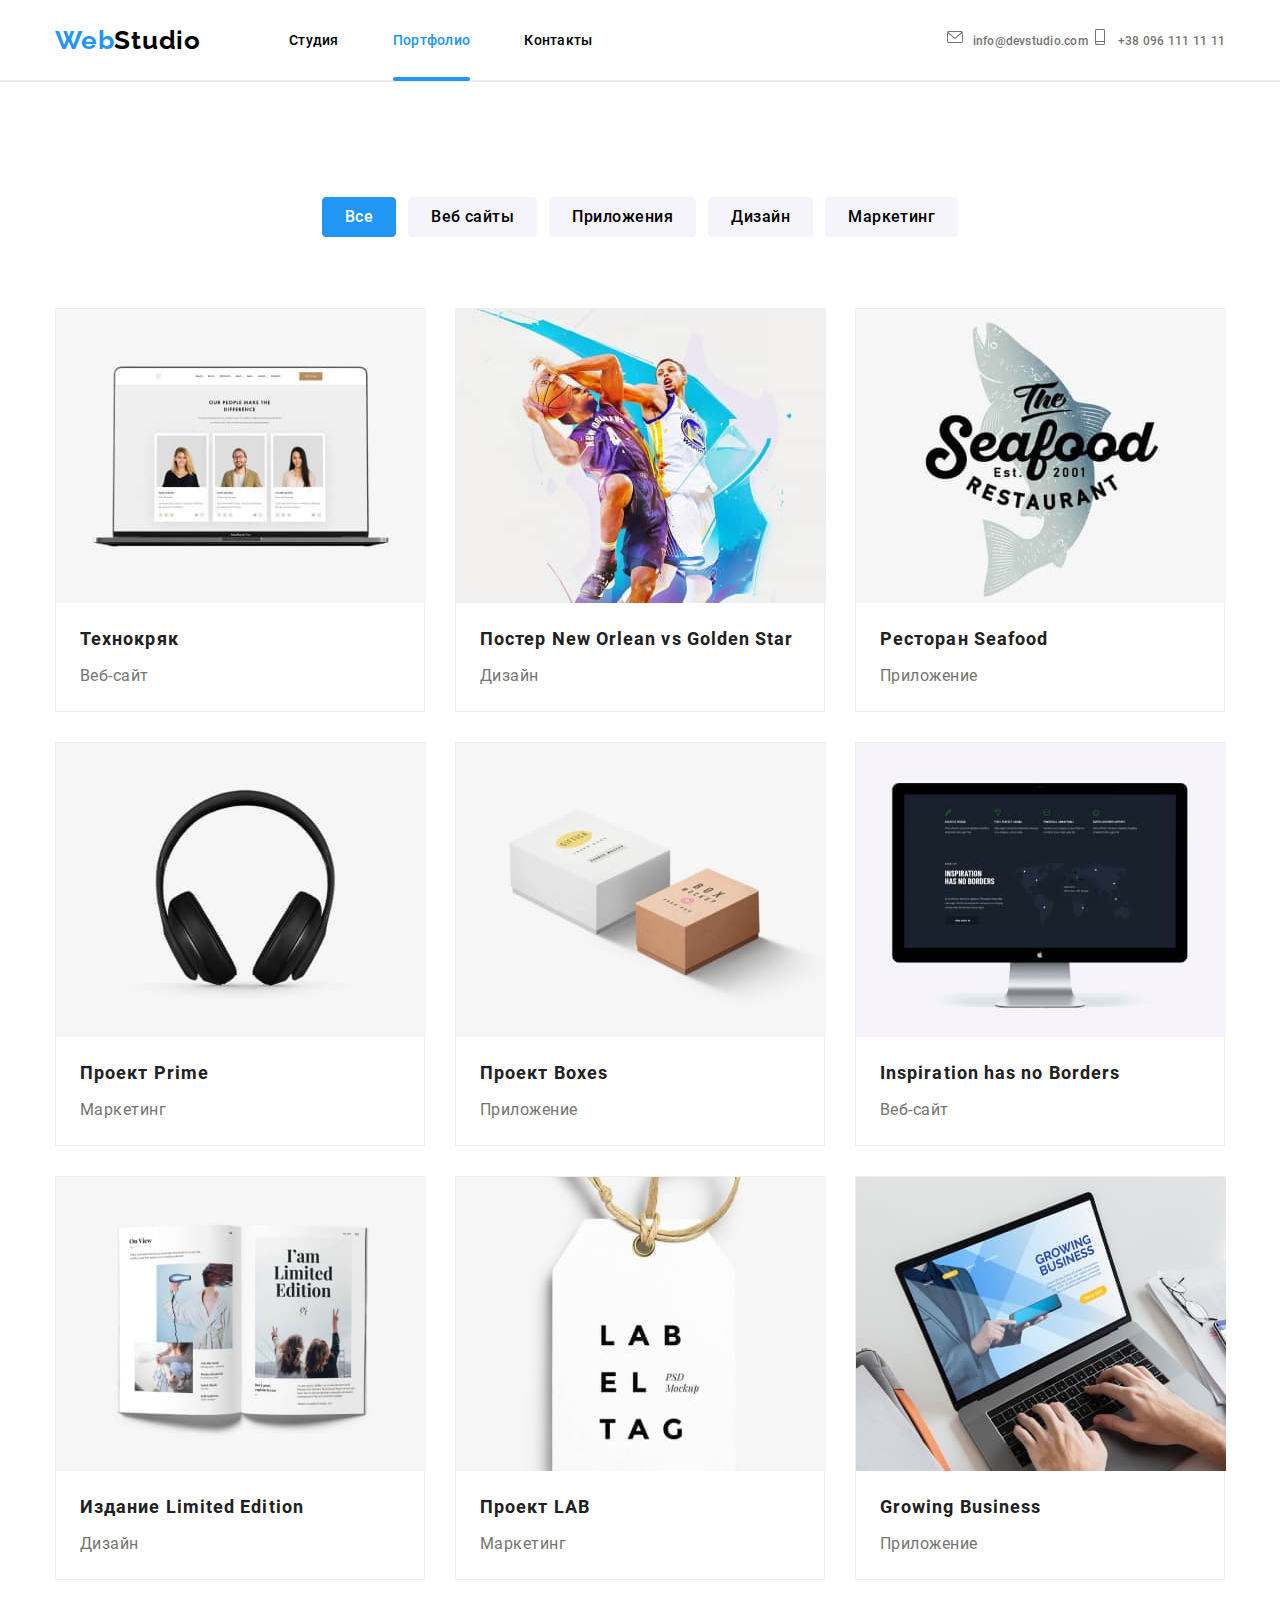
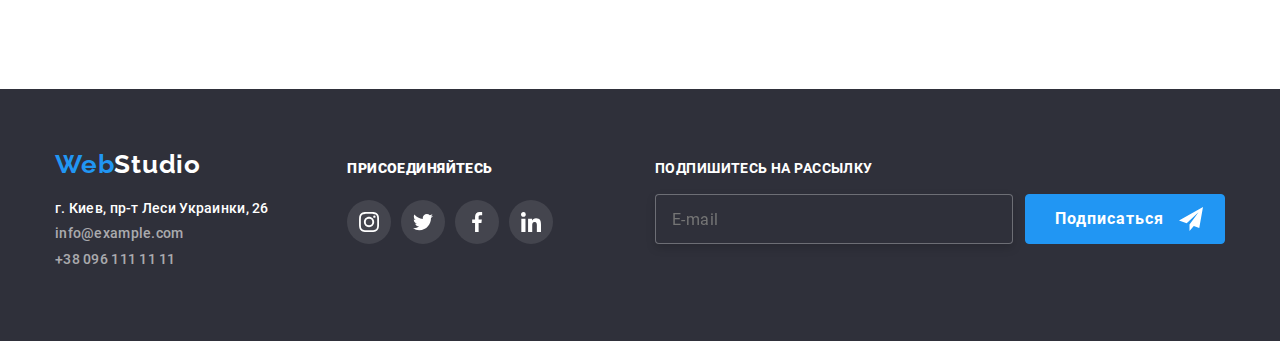
==== commit 0441c8b6: "new" ====
--- a/portfolio.html
+++ b/portfolio.html
@@ -234,14 +234,14 @@
                         <div class="animation">
                             <div class="hover">
                                 <picture>
-                                    <source srcset="./img/portfolio/desktop/inspiration.jpg 1x,
+                                    <source srcset="./img/portfolio/desktop/Inspiration.jpg 1x,
                                             ./img/portfolio/desktop/inspiration@2x.jpg 2x"
                                         media="(min-width: 1200px)" />
                                     <source srcset="./img/portfolio/tablet/img6.jpg 1x,
                                              ./img/portfolio/tablet/img6@2x.jpg 2x" media="(min-width: 768px)" />
                                     <source srcset="./img/portfolio/mobile/img6.jpg 1x,
                                             ./img/portfolio/mobile/img6@2x.jpg 2x" media="(min-width: 480px)" />
-                                    <img class="portfolio-img" src="./img/portfolio/desktop/inspiration.jpg"
+                                    <img class="portfolio-img" src="./img/portfolio/desktop/Inspiration.jpg"
                                         alt="Монитор" />
                                 </picture>
 
--- a/css/main.min.css
+++ b/css/main.min.css
@@ -1,2 +1,2 @@
-/*! modern-normalize v1.0.0 | MIT License | https://github.com/sindresorhus/modern-normalize */*,*::before,*::after{-webkit-box-sizing:border-box;box-sizing:border-box}:root{-moz-tab-size:4;-o-tab-size:4;tab-size:4}html{line-height:1.15;-webkit-text-size-adjust:100%}body{margin:0}body{font-family:system-ui,-apple-system,"Segoe UI",Roboto,Helvetica,Arial,sans-serif,"Apple Color Emoji","Segoe UI Emoji"}hr{height:0;color:inherit}abbr[title]{-webkit-text-decoration:underline dotted;text-decoration:underline dotted}b,strong{font-weight:bolder}code,kbd,samp,pre{font-family:ui-monospace, SFMono-Regular, Consolas, 'Liberation Mono', Menlo, monospace;font-size:1em}small{font-size:80%}sub,sup{font-size:75%;line-height:0;position:relative;vertical-align:baseline}sub{bottom:-0.25em}sup{top:-0.5em}table{text-indent:0;border-color:inherit}button,input,optgroup,select,textarea{font-family:inherit;font-size:100%;line-height:1.15;margin:0}button,select{text-transform:none}button,[type='button'],[type='reset'],[type='submit']{-webkit-appearance:button}::-moz-focus-inner{border-style:none;padding:0}:-moz-focusring{outline:1px dotted ButtonText}:-moz-ui-invalid{box-shadow:none}legend{padding:0}progress{vertical-align:baseline}::-webkit-inner-spin-button,::-webkit-outer-spin-button{height:auto}[type='search']{-webkit-appearance:textfield;outline-offset:-2px}::-webkit-search-decoration{-webkit-appearance:none}::-webkit-file-upload-button{-webkit-appearance:button;font:inherit}summary{display:list-item}@font-face{font-family:'Roboto';font-style:normal;font-weight:400;src:url("../fonts/roboto/roboto-v20-latin_cyrillic-regular.eot");src:local("Roboto"),local("Roboto-Regular"),url("../fonts/roboto/roboto-v20-latin_cyrillic-regular.eot?#iefix") format("embedded-opentype"),url("../fonts/roboto/roboto-v20-latin_cyrillic-regular.woff2") format("woff2"),url("../fonts/roboto/roboto-v20-latin_cyrillic-regular.woff") format("woff"),url("../fonts/roboto/roboto-v20-latin_cyrillic-regular.ttf") format("truetype"),url("../fonts/roboto/roboto-v20-latin_cyrillic-regular.svg#Roboto") format("svg")}@font-face{font-family:'Roboto';font-style:normal;font-weight:500;src:url("../fonts/roboto/roboto-v20-latin_cyrillic-500.eot");src:local("Roboto Medium"),local("Roboto-Medium"),url("../fonts/roboto/roboto-v20-latin_cyrillic-500.eot?#iefix") format("embedded-opentype"),url("../fonts/roboto/roboto-v20-latin_cyrillic-500.woff2") format("woff2"),url("../fonts/roboto/roboto-v20-latin_cyrillic-500.woff") format("woff"),url("../fonts/roboto/roboto-v20-latin_cyrillic-500.ttf") format("truetype"),url("../fonts/roboto/roboto-v20-latin_cyrillic-500.svg#Roboto") format("svg")}@font-face{font-family:'Roboto';font-style:normal;font-weight:700;src:url("../fonts/roboto/roboto-v20-latin_cyrillic-700.eot");src:local("Roboto Bold"),local("Roboto-Bold"),url("../fonts/roboto/roboto-v20-latin_cyrillic-700.eot?#iefix") format("embedded-opentype"),url("../fonts/roboto/roboto-v20-latin_cyrillic-700.woff2") format("woff2"),url("../fonts/roboto/roboto-v20-latin_cyrillic-700.woff") format("woff"),url("../fonts/roboto/roboto-v20-latin_cyrillic-700.ttf") format("truetype"),url("../fonts/roboto/roboto-v20-latin_cyrillic-700.svg#Roboto") format("svg")}@font-face{font-family:'Roboto';font-style:normal;font-weight:900;src:url("../fonts/roboto/roboto-v20-latin_cyrillic-900.eot");src:local("Roboto Black"),local("Roboto-Black"),url("../fonts/roboto/roboto-v20-latin_cyrillic-900.eot?#iefix") format("embedded-opentype"),url("../fonts/roboto/roboto-v20-latin_cyrillic-900.woff2") format("woff2"),url("../fonts/roboto/roboto-v20-latin_cyrillic-900.woff") format("woff"),url("../fonts/roboto/roboto-v20-latin_cyrillic-900.ttf") format("truetype"),url("../fonts/roboto/roboto-v20-latin_cyrillic-900.svg#Roboto") format("svg")}@font-face{font-family:'Raleway';font-style:normal;font-weight:400;src:url("../fonts/raleway/raleway-v18-latin_cyrillic-regular.eot");src:local(""),url("../fonts/raleway/raleway-v18-latin_cyrillic-regular.eot?#iefix") format("embedded-opentype"),url("../fonts/raleway/raleway-v18-latin_cyrillic-regular.woff2") format("woff2"),url("../fonts/raleway/raleway-v18-latin_cyrillic-regular.woff") format("woff"),url("../fonts/raleway/raleway-v18-latin_cyrillic-regular.ttf") format("truetype"),url("../fonts/raleway/raleway-v18-latin_cyrillic-regular.svg#Raleway") format("svg")}@font-face{font-family:'Raleway';font-style:normal;font-weight:700;src:url("../fonts/raleway/raleway-v18-latin_cyrillic-700.eot");src:local(""),url("../fonts/raleway/raleway-v18-latin_cyrillic-700.eot?#iefix") format("embedded-opentype"),url("../fonts/raleway/raleway-v18-latin_cyrillic-700.woff2") format("woff2"),url("../fonts/raleway/raleway-v18-latin_cyrillic-700.woff") format("woff"),url("../fonts/raleway/raleway-v18-latin_cyrillic-700.ttf") format("truetype"),url("../fonts/raleway/raleway-v18-latin_cyrillic-700.svg#Raleway") format("svg")}html{-webkit-box-sizing:border-box;box-sizing:border-box}*,*::before,*::after{-webkit-box-sizing:inherit;box-sizing:inherit}body{margin:0;font-family:"Roboto",sans-serif;font-style:normal}img{display:block;max-width:100%;height:auto}.a-link{display:block;text-decoration:none}.feautures-item,.revews-set{padding:0;margin:0;list-style:none}.container{padding-left:15px;padding-right:15px;margin-left:auto;margin-right:auto;list-style:none}@media (min-width: 480px){.container{width:480px}}@media (min-width: 768px){.container{width:768px}}@media (min-width: 1200px){.container{width:1200px}}.center-container{display:-webkit-box;display:-ms-flexbox;display:flex;list-style:none;-webkit-box-pack:justify;-ms-flex-pack:justify;justify-content:space-between}.section{padding-top:94px}section.title{margin-top:0;margin-bottom:24px}.page-header{border-bottom:2px solid #ECECEC;position:relative}.page-header .nav{display:-webkit-box;display:-ms-flexbox;display:flex;-webkit-box-align:center;-ms-flex-align:center;align-items:center;-webkit-box-pack:justify;-ms-flex-pack:justify;justify-content:space-between}@media (min-width: 1200px){.page-header .nav{min-height:80px}}@media (max-width: 767px){.page-header .nav{min-height:60px}}.button-menu{display:-webkit-inline-box;display:-ms-inline-flexbox;display:inline-flex;margin:0;padding:0;border:none;height:60px;-webkit-box-align:center;-ms-flex-align:center;align-items:center;-webkit-box-pack:justify;-ms-flex-pack:justify;justify-content:space-between;background-color:transparent}@media (min-width: 768px){.button-menu{display:none}}.button-menu .icon-close{display:none}.button-menu.is-open .icon-close{display:block}.button-menu.is-open .icon-menu{display:none}.button-menu:hover .icon-close{fill:#2196F3}.button-menu:hover .icon-menu{fill:#2196F3}.menu-container{z-index:1;padding:0px;border-top:2px solid #ECECEC;background-color:#fff;text-align:center;font-size:18px}.menu-container.is-open{display:block}@media (min-width: 768px){.menu-container.is-open{display:-webkit-inline-box;display:-ms-inline-flexbox;display:inline-flex;-webkit-box-pack:justify;-ms-flex-pack:justify;justify-content:space-between}}@media (max-width: 767px){.menu-container{display:none;height:393px;position:absolute;top:100%;left:0;width:100%}}@media (min-width: 768px){.menu-container{display:-webkit-inline-box;display:-ms-inline-flexbox;display:inline-flex;-webkit-box-pack:justify;-ms-flex-pack:justify;justify-content:space-between;-webkit-box-flex:2;-ms-flex-positive:2;flex-grow:2;border-top:2px solid #fff}}.contacts{color:#757575}.webstudio{display:-webkit-inline-box;display:-ms-inline-flexbox;display:inline-flex;font-family:Raleway;font-weight:700;font-style:normal;font-size:26px;line-height:1.192;letter-spacing:0.03em;text-decoration:none;-webkit-box-align:center;-ms-flex-align:center;align-items:center}.webstudio-header{color:#000}@media (min-width: 768px){.site-nav .item{display:-webkit-inline-box;display:-ms-inline-flexbox;display:inline-flex;-webkit-box-align:baseline;-ms-flex-align:baseline;align-items:baseline;margin-left:88px;font-size:14px}.site-nav .item:not(:last-child){margin-right:50px}}@media (max-width: 767px){.site-nav .item:first-child{padding-top:60px}.site-nav .item{display:-webkit-box;display:-ms-flexbox;display:flex;-webkit-box-pack:center;-ms-flex-pack:center;justify-content:center;padding-bottom:40px}}.auth-nav{margin-left:auto}@media (min-width: 768px){.auth-nav .item{display:block;text-align:left;font-size:12px}}@media (min-width: 1200px){.auth-nav .item{display:-webkit-inline-box;display:-ms-inline-flexbox;display:inline-flex;-webkit-box-align:baseline;-ms-flex-align:baseline;align-items:baseline}}@media (max-width: 767px){.auth-nav .item:first-child{padding-top:20px;font-size:18px}.auth-nav .item{display:-webkit-box;display:-ms-flexbox;display:flex;-webkit-box-pack:center;-ms-flex-pack:center;justify-content:center;padding-bottom:16px}}.auth-nav .link{font-style:normal;font-weight:500;line-height:1.17166;letter-spacing:0.02em;color:inherit;text-decoration:none}.link{display:block;padding-top:0px;font-weight:500;font-style:normal;line-height:1.17166;letter-spacing:0.02em;text-decoration:none;color:inherit}.link:hover,.link:focus{color:#2196F3}.link.current{color:#2196F3}.link.current::after{content:"";display:block;height:4px;background:#2196F3;border-radius:2px;margin-left:auto;margin-right:auto}@media (min-width: 480px){.link.current::after{position:relative;top:8px}}@media (min-width: 768px){.link.current::after{position:relative;top:32px}}@media (min-width: 1200px){.link.current::after{position:relative;top:28px}}.accent{color:#2196F3}.auth-icon-svg{width:16px;height:16px;fill:currentColor;margin-right:10px}.item .link{display:block;-webkit-box-align:center;-ms-flex-align:center;align-items:center;-webkit-box-pack:center;-ms-flex-pack:center;justify-content:center}.site-nav .item+.item{margin-left:0px}.footer-main{padding-left:15px;padding-right:15px;margin-left:auto;margin-right:auto;padding-top:60px;padding-bottom:0;background-color:#2F303A}@media (max-width: 767px){.footer-main{height:463px;margin-top:45px}}@media (min-width: 768px){.footer-main{height:463px;margin-top:45px}}@media (min-width: 1200px){.footer-main{height:252px;margin-top:94px}}.container-footer{-webkit-box-pack:justify;-ms-flex-pack:justify;justify-content:space-between;margin-left:auto;margin-right:auto;padding:0 15px;display:-webkit-box;display:-ms-flexbox;display:flex}@media (max-width: 767px){.container-footer{-ms-flex-wrap:wrap;flex-wrap:wrap;-webkit-box-pack:space-evenly;-ms-flex-pack:space-evenly;justify-content:space-evenly;text-align:center}}@media (min-width: 1200px){.container-footer{width:1200px;-webkit-box-align:baseline;-ms-flex-align:baseline;align-items:baseline}}.footer-link{font-style:normal;color:rgba(255,255,255,0.6);font-weight:400;font-size:14px;line-height:1.71;letter-spacing:0.03em;list-style:none;padding-left:0;margin-top:20px}.link.footer-adress{color:#fff}.footer-margin{margin-bottom:9px}.webstudio-footer{color:#fff}.join{padding:0;color:#fff;width:206px;height:86px;font-style:normal;font-weight:bold;font-size:14px;line-height:1.43;letter-spacing:0.03em;text-decoration:none}@media screen and (max-width: 480px){.join{display:block;margin-top:60px}}@media (min-width: 1200px){.join{margin-left:70px}}.container-join{display:-webkit-box;display:-ms-flexbox;display:flex;list-style:none;padding:0;margin-top:22px;margin-bottom:0;margin-left:auto;margin-right:auto;-webkit-box-pack:justify;-ms-flex-pack:justify;justify-content:space-between}.subscribe{color:#fff;padding:0;text-transform:uppercase;font-style:normal;font-weight:bold;font-size:14px;line-height:1.43;letter-spacing:0.03em;text-decoration:none}@media (min-width: 1200px){.subscribe{position:relative;margin-left:93px;width:570px;height:86px}}@media (max-width: 767px){.subscribe{width:400px;-webkit-box-align:center;-ms-flex-align:center;align-items:center;margin-top:60px}}.btn-subscribe{font-family:inherit;color:#fff;border-radius:4px;border-color:#2196F3;background-color:#2196F3;font-style:normal;font-weight:700;font-size:16px;line-height:1.87;letter-spacing:0.06em;width:200px;height:50px;border:1px solid #2196F3;margin-top:0;margin-left:0;-webkit-box-align:center;-ms-flex-align:center;align-items:center;padding-left:29px;padding-right:28px;background-image:url(../img/send.svg);background-size:24px 24px;background-position:88%;background-repeat:no-repeat}@media (min-width: 1200px){.btn-subscribe{display:-webkit-box;display:-ms-flexbox;display:flex;position:absolute;top:36px;right:0}}.in-subscribe{font-style:normal;font-weight:normal;font-size:16px;line-height:1.25;-webkit-box-align:center;-ms-flex-align:center;align-items:center;letter-spacing:0.03em;color:rgba(255,255,255,0.6);background-color:#2F303A;width:358px;height:50px;border:1px solid rgba(255,255,255,0.3);-webkit-box-sizing:border-box;box-sizing:border-box;-webkit-filter:drop-shadow(0px 4px 4px rgba(0,0,0,0.15));filter:drop-shadow(0px 4px 4px rgba(0,0,0,0.15));border-radius:4px}@media (min-width: 1200px){.in-subscribe{display:-webkit-box;display:-ms-flexbox;display:flex;position:absolute;top:36px;left:0;padding-left:16px}}@media (max-width: 767px){.in-subscribe{margin-top:20px;margin-bottom:20px}}.effect-solving{text-align:center;margin-left:auto;margin-right:auto;height:400px;background-color:#2F303A;background-size:cover;background-position:center}@media screen and (max-width: 767px){.effect-solving{padding-top:118px;background-image:-webkit-gradient(linear, left top, right top, from(rgba(47,48,58,0.4)), to(rgba(47,48,58,0.4))),url("../img/hero/mobile/img-hero.jpg");background-image:linear-gradient(to right, rgba(47,48,58,0.4), rgba(47,48,58,0.4)),url("../img/hero/mobile/img-hero.jpg")}}@media screen and (max-width: 767px) and (min-device-pixel-ratio: 2), screen and (max-width: 767px) and (-webkit-min-device-pixel-ratio: 2), screen and (max-width: 767px) and (min-resolution: 192dpi), screen and (max-width: 767px) and (min-resolution: 2dppx){.effect-solving{background-image:-webkit-gradient(linear, left top, right top, from(rgba(47,48,58,0.4)), to(rgba(47,48,58,0.4))),url("../img/hero/mobile/img-hero@2x.jpg");background-image:linear-gradient(to right, rgba(47,48,58,0.4), rgba(47,48,58,0.4)),url("../img/hero/mobile/img-hero@2x.jpg")}}@media screen and (min-width: 768px){.effect-solving{padding-top:118px;background-image:-webkit-gradient(linear, left top, right top, from(rgba(47,48,58,0.4)), to(rgba(47,48,58,0.4))),url("../img/hero/tablet/img-hero.jpg");background-image:linear-gradient(to right, rgba(47,48,58,0.4), rgba(47,48,58,0.4)),url("../img/hero/tablet/img-hero.jpg")}}@media screen and (min-width: 768px) and (min-device-pixel-ratio: 2), screen and (min-width: 768px) and (-webkit-min-device-pixel-ratio: 2), screen and (min-width: 768px) and (min-resolution: 192dpi), screen and (min-width: 768px) and (min-resolution: 2dppx){.effect-solving{background-image:-webkit-gradient(linear, left top, right top, from(rgba(47,48,58,0.4)), to(rgba(47,48,58,0.4))),url("../img/hero/tablet/img-hero@2x.jpg");background-image:linear-gradient(to right, rgba(47,48,58,0.4), rgba(47,48,58,0.4)),url("../img/hero/tablet/img-hero@2x.jpg")}}@media screen and (min-width: 1200px){.effect-solving{padding-top:200px;height:600px;background-image:-webkit-gradient(linear, left top, right top, from(rgba(47,48,58,0.4)), to(rgba(47,48,58,0.4))),url("../img/hero/desktop/img-hero.jpg");background-image:linear-gradient(to right, rgba(47,48,58,0.4), rgba(47,48,58,0.4)),url("../img/hero/desktop/img-hero.jpg")}}@media screen and (min-width: 1200px) and (min-device-pixel-ratio: 2), screen and (min-width: 1200px) and (-webkit-min-device-pixel-ratio: 2), screen and (min-width: 1200px) and (min-resolution: 192dpi), screen and (min-width: 1200px) and (min-resolution: 2dppx){.effect-solving{background-image:-webkit-gradient(linear, left top, right top, from(rgba(47,48,58,0.4)), to(rgba(47,48,58,0.4))),url("../img/hero/desktop/Img-hero@2x.jpg");background-image:linear-gradient(to right, rgba(47,48,58,0.4), rgba(47,48,58,0.4)),url("../img/hero/desktop/Img-hero@2x.jpg")}}.title-h1{text-align:center;font-weight:900;letter-spacing:0.06em;text-transform:uppercase;color:#fff;margin:0 auto;margin-top:0}@media (min-width: 480px){.title-h1{width:360px;font-size:26px;line-height:1.615}}@media (min-width: 768px){.title-h1{width:360px;font-size:26px;line-height:1.615}}@media (min-width: 1200px){.title-h1{width:696px;font-size:44px;line-height:1.364}}.btn{font-family:inherit;color:#fff;border-radius:4px;border-color:#2196F3;background-color:#2196F3;font-style:normal;font-weight:700;font-size:16px;line-height:1.87;letter-spacing:0.06em;margin-top:30px;width:200px;height:50px;border:1px solid #2196F3}.backdrop{position:fixed;top:0;left:0;width:100%;height:100%;background-color:rgba(0,0,0,0.5)}@media (max-width: 767px){.backdrop{padding:15px;overflow-y:scroll}}@media (min-width: 768px){.backdrop{opacity:1;visibility:visible;-webkit-transition:opacity 250ms cubic-bezier(0.4, 0, 0.2, 1),visibility 250ms cubic-bezier(0.4, 0, 0.2, 1);transition:opacity 250ms cubic-bezier(0.4, 0, 0.2, 1),visibility 250ms cubic-bezier(0.4, 0, 0.2, 1)}}@media (max-width: 767px){.backdrop.is-hidden{display:none}}@media (min-width: 768px){.backdrop.is-hidden{opacity:0;pointer-events:none;visibility:hidden}}@media (min-width: 768px){.backdrop.is-hidden .modal{opacity:0;-webkit-transform:translate(-50%, -50%) scale(0.2) rotate(180deg);transform:translate(-50%, -50%) scale(0.2) rotate(180deg)}}.modal{position:relative;width:450px;background-color:#fff;border-radius:4px}@media (min-width: 768px){.modal{position:absolute;top:50%;left:50%;-webkit-transform:translate(-50%, -50%) scale(1);transform:translate(-50%, -50%) scale(1);max-width:450px;height:609px}}@media (min-width: 1200px){.modal{max-width:528px;width:100%;height:581px}}@media screen and (min-width: 768px) and (max-width: 1199px){.modal{max-width:450px;width:100%}}.btn-close{display:inline-block;position:absolute;top:8px;right:8px;width:30px;height:30px;background-image:url(../img/modal-form/close1.svg);border:none;background-color:#fff}.btn-close:hover,.btn-close:focus{background-image:url(../img/modal-form/close2.svg)}.modal-font{padding-top:40px;font-style:normal;font-weight:bold;font-size:20px;line-height:23px;text-align:center;letter-spacing:0.03em}.form-style-input{position:relative}.form-icon{position:absolute;top:50%;left:56px;-webkit-transform:translateY(-50%);transform:translateY(-50%);display:inline-block;width:18px;height:18px}.form-input{display:-webkit-box;display:-ms-flexbox;display:flex;-webkit-box-align:center;-ms-flex-align:center;align-items:center;margin-left:41px;margin-top:30px;border:1px solid rgba(33,33,33,0.2);-webkit-box-sizing:border-box;box-sizing:border-box;border-radius:4px;font-style:normal;font-weight:normal;font-size:14px;line-height:16px;letter-spacing:0.01em;padding:0;color:#000;padding-left:42px}@media (min-width: 1200px){.form-input{width:448px;height:40px}}@media (min-width: 768px){.form-input{width:370px;height:40px}}@media (min-width: 480px){.form-input{width:370px;height:40px}}.form-input:focus,.form-input:hover{outline:none;border-color:#2196F3}.form-input:focus ~ .form-icon,.form-input:hover ~ .form-icon{fill:#2196F3}.form-label{position:absolute;-webkit-transform:translateY(-40px);transform:translateY(-40px);top:50%;left:41px;font-style:normal;font-weight:normal;font-size:12px;line-height:1.167;letter-spacing:0.01em;color:#757575}.checkbox{-webkid-appearance:none;-moz-appearance:none;-webkit-appearance:none;appearance:none;position:absolute;top:0}.checkbox-label{position:relative;display:inline-block;font-style:normal;font-weight:normal;font-size:14px;line-height:1.714;letter-spacing:0.03em;padding:0;top:20px;text-align:center;color:#757575}.checkbox-icon{display:inline-block;vertical-align:middle;margin-right:5px;background-repeat:no-repeat;width:16px;height:15px;padding:0px;background-image:url(../img/modal-form/check1.svg)}.checkbox:checked+.checkbox-icon{background-image:url(../img/modal-form/check2.svg)}.form-link{display:inline-block;padding:0px;margin:0px;margin-top:20px;font-style:normal;font-weight:normal;font-size:14px;line-height:1.714;letter-spacing:0.03em;color:#2196F3;padding:0px;margin:0px}.label-check{font-style:normal;font-weight:normal;font-size:14px;line-height:24px;line-height:1.714;letter-spacing:0.03em;color:#757575}.btn-send{font-family:inherit;color:#fff;border-radius:4px;border-color:#2196F3;background-color:#2196F3;font-style:normal;font-weight:700;font-size:16px;line-height:1.87;letter-spacing:0.06em;margin-top:50px;width:200px;height:50px;border:1px solid #2196F3}.btn-send:hover,.btn-send:focus{-webkit-box-shadow:0px 4px 4px rgba(0,0,0,0.15);box-shadow:0px 4px 4px rgba(0,0,0,0.15)}.textarea-form{resize:none;display:-webkit-box;display:-ms-flexbox;display:flex;margin-left:41px;margin-top:30px;border:1px solid rgba(33,33,33,0.2);-webkit-box-sizing:border-box;box-sizing:border-box;border-radius:4px;font-style:normal;font-weight:normal;font-size:14px;line-height:16px;letter-spacing:0.01em;color:#000;padding-left:16px;padding-top:12px}@media (min-width: 1200px){.textarea-form{height:120px;width:448px}}@media (min-width: 768px){.textarea-form{width:370px;height:120px}}@media (min-width: 480px){.textarea-form{width:370px;height:120px}}.team-icon-link{display:-webkit-box;display:-ms-flexbox;display:flex;-webkit-box-pack:center;-ms-flex-pack:center;justify-content:center;-webkit-box-align:center;-ms-flex-align:center;align-items:center;width:44px;height:44px;background-color:#fff;border-radius:50%}.team-icon-link:hover,.team-icon-link:focus{background-color:#2196F3}.team-icon-link:hover .team-icon-svg,.team-icon-link:focus .team-icon-svg{fill:#fff}.join-icon-link{display:-webkit-box;display:-ms-flexbox;display:flex;-webkit-box-pack:center;-ms-flex-pack:center;justify-content:center;-webkit-box-align:center;-ms-flex-align:center;align-items:center;width:44px;height:44px;background-color:rgba(255,255,255,0.1);border-radius:50%}.join-icon-link:hover,.join-icon-link:focus{background-color:#2196F3}.join-icon-link:hover .team-icon-svg,.join-icon-link:focus .team-icon-svg{fill:#fff}.team-icon-svg{width:20px;height:20px;fill:#AFB1B8}.join-icon-svg{width:20px;height:20px;fill:#fff}.p-advantages{font-style:normal;font-weight:normal;font-size:14px;line-height:1.71;letter-spacing:0.03em;color:#757575;height:75px;margin:0;margin-top:10px;text-align:left}.title-h3{font-weight:bold;font-size:14px;line-height:16px;letter-spacing:0.03em;text-transform:uppercase;color:#212121;margin:0;padding:0}.icon1::before{background-image:url(../img/advantages-icon1.svg)}.icon2::before{background-image:url(../img/advantages-icon2.svg)}.icon3::before{background-image:url(../img/advantages-icon3.svg)}.icon4::before{background-image:url(../img/advantages-icon4.svg)}@media (min-width: 768px){.features-set{display:-webkit-box;display:-ms-flexbox;display:flex;-ms-flex-wrap:wrap;flex-wrap:wrap;margin:-15px}}@media (min-width: 1200px){.features-set{margin:-15px}}.icon-advantages{padding:0;margin-top:0;margin-bottom:0;color:#fff;font-size:32px}@media screen and (min-width: 768px){.icon-advantages{-ms-flex-preferred-size:calc((100% - 4 * 15px)/2);flex-basis:calc((100% - 4 * 15px)/2);margin:15px}}@media screen and (min-width: 1200px){.icon-advantages{-ms-flex-preferred-size:calc((100% - 8* 15px)/4);flex-basis:calc((100% - 8* 15px)/4);margin:15px}}@media screen and (max-width: 737px){.icon-advantages:not(:last-child){margin-bottom:30px}}.icon-advantages::before{content:"";display:block;margin-bottom:30px;height:120px;background-repeat:no-repeat;background-position:center;background-color:#F5F4FA}@media screen and (max-width: 1200px){.whatarewedoing{display:none}}.title-h2{font-weight:bold;font-size:36px;line-height:1.167;text-align:center;letter-spacing:0.03em;color:#212121;margin:0px 0px 50px 0px}.title-img{position:absolute;display:-webkit-box;display:-ms-flexbox;display:flex;width:370px;height:70px;background-color:rgba(47,48,58,0.8);margin:0px;padding:0px;bottom:0px;text-align:center;font-weight:bold;font-size:14px;line-height:1.143;letter-spacing:0.03em;text-transform:uppercase;color:#fff}.team-section{background-color:#F5F4FA;margin-top:94px;padding-bottom:94px;text-align:center}@media (min-width: 480px){.team-img{height:460px;width:450px}}@media (min-width: 768px){.team-img{height:374px;width:354px}}@media (min-width: 1200px){.team-img{width:270px;height:260px}}@media (min-width: 768px){.team-set{display:-webkit-box;display:-ms-flexbox;display:flex;-ms-flex-wrap:wrap;flex-wrap:wrap;margin:-15px}}@media (min-width: 1200px){.team-set{margin:-15px}}.team-li{background-color:white;-webkit-box-shadow:0px 1px 3px rgba(0,0,0,0.12),0px 1px 1px rgba(0,0,0,0.14),0px 2px 1px rgba(0,0,0,0.2);box-shadow:0px 1px 3px rgba(0,0,0,0.12),0px 1px 1px rgba(0,0,0,0.14),0px 2px 1px rgba(0,0,0,0.2);border-radius:0px 0px 4px 4px}@media (min-width: 480px){.team-li{height:622px;width:450px}}@media (min-width: 768px){.team-li{height:536px;width:354px;-ms-flex-preferred-size:calc((100% - 4 * 15px)/2);flex-basis:calc((100% - 4 * 15px)/2);margin:15px}}@media (min-width: 1200px){.team-li{height:428px;width:270px;-ms-flex-preferred-size:calc((100% - 8* 15px)/4);flex-basis:calc((100% - 8* 15px)/4);margin:15px}}@media (max-width: 767px){.team-li:not(:last-child){margin-bottom:30px}}.team-name{margin:30px 0 0 0;padding:0;font-weight:500;font-size:16px;line-height:1.188;letter-spacing:0.03em;color:#212121}.p-position{margin:10px 0 16px 0;padding:0;font-style:normal;font-weight:400;font-size:16px;line-height:1.188;letter-spacing:0.03em;color:#757575}.container-social-network{-webkit-box-pack:justify;-ms-flex-pack:justify;justify-content:space-between;padding:0}@media (min-width: 480px){.container-social-network{width:450px}}@media (min-width: 768px){.container-social-network{width:354px}}@media (min-width: 1200px){.container-social-network{width:270px}}.center-network{display:-webkit-box;display:-ms-flexbox;display:flex;list-style:none}@media (min-width: 480px){.center-network{padding:0px 122px 0px 122px}}@media (min-width: 768px){.center-network{padding:0px 74px 0px 74px}}@media (min-width: 1200px){.center-network{padding:0px 32px 0px 32px}}.a-link:hover .hover::before{-webkit-transform:translateY(0);transform:translateY(0)}@media (min-width: 480px){.client-section{display:-webkit-box;display:-ms-flexbox;display:flex;-ms-flex-wrap:wrap;flex-wrap:wrap;margin:-5px}}@media (max-width: 767px){.client-section{display:-webkit-box;display:-ms-flexbox;display:flex;-ms-flex-wrap:wrap;flex-wrap:wrap;margin:-10px}}@media (min-width: 768px){.client-section{display:-webkit-box;display:-ms-flexbox;display:flex;-ms-flex-wrap:wrap;flex-wrap:wrap;margin:-15px}}@media (min-width: 1200px){.client-section{margin:-15px}}@media (min-width: 768px){.item-client{-ms-flex-preferred-size:calc((100% - 6 * 15px)/3);flex-basis:calc((100% - 6 * 15px)/3);margin:15px}}@media (min-width: 1200px){.item-client{-ms-flex-preferred-size:calc((100% - 12* 15px)/6);flex-basis:calc((100% - 12* 15px)/6);margin:15px}}@media (max-width: 767px){.item-client{-ms-flex-preferred-size:calc((100% - 4 * 10px)/2);flex-basis:calc((100% - 4 * 10px)/2);margin:10px}.item-client:not(:last-child){margin-bottom:30px}}.client-icon-link{display:-webkit-box;display:-ms-flexbox;display:flex;-webkit-box-pack:center;-ms-flex-pack:center;justify-content:center;-webkit-box-align:center;-ms-flex-align:center;align-items:center;height:90px;outline:1px solid #AFB1B8;margin-bottom:0px;margin-top:0px}@media (min-width: 480px){.client-icon-link{width:210px}}@media (min-width: 768px){.client-icon-link{width:226px}}@media (min-width: 1200px){.client-icon-link{width:170px}}.client-icon-link:hover,.client-icon-link:focus{outline:1px solid #2196F3}.client-icon-svg{fill:#AFB1B8}.client-icon-link:hover .client-icon-svg,.client-icon-link:focus .client-icon-svg{fill:#2196F3}@media (min-width: 480px){.btn-container{text-align:left;padding-top:66px}}@media (min-width: 768px){.btn-container{text-align:center;padding-top:60px}}@media (min-width: 1200px){.btn-container{text-align:center;padding-top:100px}}.portfolio-header{border:none;background-color:#ECECEC;color:#ECECEC;height:1px;margin:0px}.portfolio-type{font-weight:400;font-size:16px;line-height:1.87;letter-spacing:0.03em;color:#757575;margin-top:0}.portfolio-name{font-weight:bold;font-size:18px;line-height:2;letter-spacing:0.06em;color:#212121;margin-bottom:4px}.btn-portfolio{font-family:inherit;color:#000;background-color:#F5F4FA;border-color:#F5F4FA;font-style:normal;font-weight:500;font-size:16px;line-height:1.625;letter-spacing:0.03em;text-decoration:none;border:1px solid #F5F4FA;border-radius:4px;padding:6px 22px}.btn-portfolio:hover,.btn-portfolio:active{border-color:#2196F3;background-color:#2196F3;color:#fff}.btn-accent{font-family:inherit;color:#fff;background-color:#2196F3;border-color:#2196F3;font-style:normal;font-weight:500;font-size:16px;line-height:1.625;letter-spacing:0.03em;border:1px solid #2196F3;border-radius:4px;padding:6px 22px;text-decoration:none}.btn-container .item+.item{margin-left:8px;margin-top:15px}.container-flex{margin-left:auto;margin-right:auto;width:1200px;padding:0 15px}.container-grid{padding:0;-webkit-box-pack:justify;-ms-flex-pack:justify;justify-content:space-between}@media (min-width: 480px){.container-grid{margin-top:46px}}@media (min-width: 768px){.container-grid{display:-webkit-box;display:-ms-flexbox;display:flex;-ms-flex-wrap:wrap;flex-wrap:wrap;margin-top:36px}}@media (min-width: 1200px){.container-grid{margin:-15px;margin-top:56px;margin-bottom:94px}}.flex-element{display:-webkit-box;display:-ms-flexbox;display:flex;margin-top:0;margin-bottom:0;border:1px solid #EEEEEE}.flex-element:hover{-webkit-box-shadow:0px 2px 4px 0px #757575;box-shadow:0px 2px 4px 0px #757575}.flex-element:nth-child(3n){margin-left:0px}.flex-element:nth-last-child(-n+3){margin-bottom:0px}@media screen and (min-width: 480px){.flex-element{width:450px;height:404px}}@media screen and (min-width: 768px){.flex-element{width:354px;height:440px;-ms-flex-preferred-size:calc((100% - 4 * 5px)/2);flex-basis:calc((100% - 4 * 5px)/2);margin:5px}}@media screen and (min-width: 1200px){.flex-element{margin-bottom:30px;width:370px;height:404px;-ms-flex-preferred-size:calc((100% - 6* 15px)/3);flex-basis:calc((100% - 6* 15px)/3);margin:15px}}@media screen and (max-width: 737px){.flex-element:not(:last-child){margin-bottom:30px}}.flex-text{margin-left:24px;text-decoration:none}.animation{height:294px;position:relative;overflow:hidden}@media screen and (min-width: 480px){.animation{width:450px}}@media screen and (min-width: 768px){.animation{width:354px}}@media screen and (min-width: 1200px){.animation{width:370px}}.hover::before{display:inline-block;position:absolute;content:"";height:294px;background:rgba(33,150,243,0.9);-webkit-transform:translateY(100%);transform:translateY(100%);-webkit-transition:-webkit-transform 250ms cubic-bezier(0.4, 0, 0.2, 1);transition:-webkit-transform 250ms cubic-bezier(0.4, 0, 0.2, 1);transition:transform 250ms cubic-bezier(0.4, 0, 0.2, 1);transition:transform 250ms cubic-bezier(0.4, 0, 0.2, 1), -webkit-transform 250ms cubic-bezier(0.4, 0, 0.2, 1)}@media screen and (min-width: 480px){.hover::before{width:450px}}@media screen and (min-width: 768px){.hover::before{width:354px}}@media screen and (min-width: 1200px){.hover::before{width:370px}}.animation-overlay{display:block;position:absolute;top:0;left:0;height:294px;color:#fff;font-size:18px;line-height:1.556;letter-spacing:0.03em;padding:15px;-webkit-transform:translateY(100%);transform:translateY(100%);-webkit-transition:-webkit-transform 250ms cubic-bezier(0.4, 0, 0.2, 1);transition:-webkit-transform 250ms cubic-bezier(0.4, 0, 0.2, 1);transition:transform 250ms cubic-bezier(0.4, 0, 0.2, 1);transition:transform 250ms cubic-bezier(0.4, 0, 0.2, 1), -webkit-transform 250ms cubic-bezier(0.4, 0, 0.2, 1)}@media screen and (min-width: 480px){.animation-overlay{width:450px}}@media screen and (min-width: 768px){.animation-overlay{width:354px}}@media screen and (min-width: 1200px){.animation-overlay{width:370px}}.a-link:hover .animation-overlay{-webkit-transform:translateY(0);transform:translateY(0)}.portfolio-img{width:100%}@media screen and (min-width: 480px){.portfolio-img{width:450px}}@media screen and (min-width: 768px){.portfolio-img{width:354px}}@media screen and (min-width: 1200px){.portfolio-img{width:370px}}.site-nav,.auth-nav,.features-set,.team-set,.client-section,.container-grid{list-style:none;padding:0}
+/*! modern-normalize v1.0.0 | MIT License | https://github.com/sindresorhus/modern-normalize */*,*::before,*::after{-webkit-box-sizing:border-box;box-sizing:border-box}:root{-moz-tab-size:4;-o-tab-size:4;tab-size:4}html{line-height:1.15;-webkit-text-size-adjust:100%}body{margin:0}body{font-family:system-ui,-apple-system,"Segoe UI",Roboto,Helvetica,Arial,sans-serif,"Apple Color Emoji","Segoe UI Emoji"}hr{height:0;color:inherit}abbr[title]{-webkit-text-decoration:underline dotted;text-decoration:underline dotted}b,strong{font-weight:bolder}code,kbd,samp,pre{font-family:ui-monospace, SFMono-Regular, Consolas, 'Liberation Mono', Menlo, monospace;font-size:1em}small{font-size:80%}sub,sup{font-size:75%;line-height:0;position:relative;vertical-align:baseline}sub{bottom:-0.25em}sup{top:-0.5em}table{text-indent:0;border-color:inherit}button,input,optgroup,select,textarea{font-family:inherit;font-size:100%;line-height:1.15;margin:0}button,select{text-transform:none}button,[type='button'],[type='reset'],[type='submit']{-webkit-appearance:button}::-moz-focus-inner{border-style:none;padding:0}:-moz-focusring{outline:1px dotted ButtonText}:-moz-ui-invalid{box-shadow:none}legend{padding:0}progress{vertical-align:baseline}::-webkit-inner-spin-button,::-webkit-outer-spin-button{height:auto}[type='search']{-webkit-appearance:textfield;outline-offset:-2px}::-webkit-search-decoration{-webkit-appearance:none}::-webkit-file-upload-button{-webkit-appearance:button;font:inherit}summary{display:list-item}@font-face{font-family:'Roboto';font-style:normal;font-weight:400;src:url("../fonts/roboto/roboto-v20-latin_cyrillic-regular.eot");src:local("Roboto"),local("Roboto-Regular"),url("../fonts/roboto/roboto-v20-latin_cyrillic-regular.eot?#iefix") format("embedded-opentype"),url("../fonts/roboto/roboto-v20-latin_cyrillic-regular.woff2") format("woff2"),url("../fonts/roboto/roboto-v20-latin_cyrillic-regular.woff") format("woff"),url("../fonts/roboto/roboto-v20-latin_cyrillic-regular.ttf") format("truetype"),url("../fonts/roboto/roboto-v20-latin_cyrillic-regular.svg#Roboto") format("svg")}@font-face{font-family:'Roboto';font-style:normal;font-weight:500;src:url("../fonts/roboto/roboto-v20-latin_cyrillic-500.eot");src:local("Roboto Medium"),local("Roboto-Medium"),url("../fonts/roboto/roboto-v20-latin_cyrillic-500.eot?#iefix") format("embedded-opentype"),url("../fonts/roboto/roboto-v20-latin_cyrillic-500.woff2") format("woff2"),url("../fonts/roboto/roboto-v20-latin_cyrillic-500.woff") format("woff"),url("../fonts/roboto/roboto-v20-latin_cyrillic-500.ttf") format("truetype"),url("../fonts/roboto/roboto-v20-latin_cyrillic-500.svg#Roboto") format("svg")}@font-face{font-family:'Roboto';font-style:normal;font-weight:700;src:url("../fonts/roboto/roboto-v20-latin_cyrillic-700.eot");src:local("Roboto Bold"),local("Roboto-Bold"),url("../fonts/roboto/roboto-v20-latin_cyrillic-700.eot?#iefix") format("embedded-opentype"),url("../fonts/roboto/roboto-v20-latin_cyrillic-700.woff2") format("woff2"),url("../fonts/roboto/roboto-v20-latin_cyrillic-700.woff") format("woff"),url("../fonts/roboto/roboto-v20-latin_cyrillic-700.ttf") format("truetype"),url("../fonts/roboto/roboto-v20-latin_cyrillic-700.svg#Roboto") format("svg")}@font-face{font-family:'Roboto';font-style:normal;font-weight:900;src:url("../fonts/roboto/roboto-v20-latin_cyrillic-900.eot");src:local("Roboto Black"),local("Roboto-Black"),url("../fonts/roboto/roboto-v20-latin_cyrillic-900.eot?#iefix") format("embedded-opentype"),url("../fonts/roboto/roboto-v20-latin_cyrillic-900.woff2") format("woff2"),url("../fonts/roboto/roboto-v20-latin_cyrillic-900.woff") format("woff"),url("../fonts/roboto/roboto-v20-latin_cyrillic-900.ttf") format("truetype"),url("../fonts/roboto/roboto-v20-latin_cyrillic-900.svg#Roboto") format("svg")}@font-face{font-family:'Raleway';font-style:normal;font-weight:400;src:url("../fonts/raleway/raleway-v18-latin_cyrillic-regular.eot");src:local(""),url("../fonts/raleway/raleway-v18-latin_cyrillic-regular.eot?#iefix") format("embedded-opentype"),url("../fonts/raleway/raleway-v18-latin_cyrillic-regular.woff2") format("woff2"),url("../fonts/raleway/raleway-v18-latin_cyrillic-regular.woff") format("woff"),url("../fonts/raleway/raleway-v18-latin_cyrillic-regular.ttf") format("truetype"),url("../fonts/raleway/raleway-v18-latin_cyrillic-regular.svg#Raleway") format("svg")}@font-face{font-family:'Raleway';font-style:normal;font-weight:700;src:url("../fonts/raleway/raleway-v18-latin_cyrillic-700.eot");src:local(""),url("../fonts/raleway/raleway-v18-latin_cyrillic-700.eot?#iefix") format("embedded-opentype"),url("../fonts/raleway/raleway-v18-latin_cyrillic-700.woff2") format("woff2"),url("../fonts/raleway/raleway-v18-latin_cyrillic-700.woff") format("woff"),url("../fonts/raleway/raleway-v18-latin_cyrillic-700.ttf") format("truetype"),url("../fonts/raleway/raleway-v18-latin_cyrillic-700.svg#Raleway") format("svg")}html{-webkit-box-sizing:border-box;box-sizing:border-box}*,*::before,*::after{-webkit-box-sizing:inherit;box-sizing:inherit}body{margin:0;font-family:"Roboto",sans-serif;font-style:normal}img{display:block;max-width:100%;height:auto}.a-link{display:block;text-decoration:none}.feautures-item,.revews-set{padding:0;margin:0;list-style:none}.container{padding-left:15px;padding-right:15px;margin-left:auto;margin-right:auto;list-style:none}@media (min-width: 480px){.container{width:480px}}@media (min-width: 768px){.container{width:768px}}@media (min-width: 1200px){.container{width:1200px}}.center-container{display:-webkit-box;display:-ms-flexbox;display:flex;list-style:none;-webkit-box-pack:justify;-ms-flex-pack:justify;justify-content:space-between}.section{padding-top:94px}section.title{margin-top:0;margin-bottom:24px}.page-header{border-bottom:2px solid #ECECEC;position:relative}.page-header .nav{display:-webkit-box;display:-ms-flexbox;display:flex;-webkit-box-align:center;-ms-flex-align:center;align-items:center;-webkit-box-pack:justify;-ms-flex-pack:justify;justify-content:space-between}@media (min-width: 1200px){.page-header .nav{min-height:80px}}@media (max-width: 767px){.page-header .nav{min-height:60px}}.button-menu{display:-webkit-inline-box;display:-ms-inline-flexbox;display:inline-flex;margin:0;padding:0;border:none;height:60px;-webkit-box-align:center;-ms-flex-align:center;align-items:center;-webkit-box-pack:justify;-ms-flex-pack:justify;justify-content:space-between;background-color:transparent}@media (min-width: 768px){.button-menu{display:none}}.button-menu .icon-close{display:none}.button-menu.is-open .icon-close{display:block}.button-menu.is-open .icon-menu{display:none}.button-menu:hover .icon-close{fill:#2196F3}.button-menu:hover .icon-menu{fill:#2196F3}.menu-container{padding:0px;border-top:2px solid #ECECEC;background-color:#fff;text-align:center;font-size:18px}.menu-container.is-open{display:block;z-index:1}@media (min-width: 768px){.menu-container.is-open{display:-webkit-inline-box;display:-ms-inline-flexbox;display:inline-flex;-webkit-box-pack:justify;-ms-flex-pack:justify;justify-content:space-between}}@media (max-width: 767px){.menu-container{display:none;height:393px;position:absolute;top:100%;left:0;width:100%}}@media (min-width: 768px){.menu-container{display:-webkit-inline-box;display:-ms-inline-flexbox;display:inline-flex;-webkit-box-pack:justify;-ms-flex-pack:justify;justify-content:space-between;-webkit-box-flex:2;-ms-flex-positive:2;flex-grow:2;border-top:2px solid #fff}}.contacts{color:#757575}.webstudio{display:-webkit-inline-box;display:-ms-inline-flexbox;display:inline-flex;font-family:Raleway;font-weight:700;font-style:normal;font-size:26px;line-height:1.192;letter-spacing:0.03em;text-decoration:none;-webkit-box-align:center;-ms-flex-align:center;align-items:center}.webstudio-header{color:#000}@media (min-width: 768px){.site-nav .item{display:-webkit-inline-box;display:-ms-inline-flexbox;display:inline-flex;-webkit-box-align:baseline;-ms-flex-align:baseline;align-items:baseline;margin-left:88px;font-size:14px}.site-nav .item:not(:last-child){margin-right:50px}}@media (max-width: 767px){.site-nav .item:first-child{padding-top:60px}.site-nav .item{display:-webkit-box;display:-ms-flexbox;display:flex;-webkit-box-pack:center;-ms-flex-pack:center;justify-content:center;padding-bottom:40px}}.auth-nav{margin-left:auto}@media (min-width: 768px){.auth-nav .item{display:block;text-align:left;font-size:12px}}@media (min-width: 1200px){.auth-nav .item{display:-webkit-inline-box;display:-ms-inline-flexbox;display:inline-flex;-webkit-box-align:baseline;-ms-flex-align:baseline;align-items:baseline}}@media (max-width: 767px){.auth-nav .item:first-child{padding-top:20px;font-size:18px}.auth-nav .item{display:-webkit-box;display:-ms-flexbox;display:flex;-webkit-box-pack:center;-ms-flex-pack:center;justify-content:center;padding-bottom:16px}}.auth-nav .link{font-style:normal;font-weight:500;line-height:1.17166;letter-spacing:0.02em;color:inherit;text-decoration:none}.link{display:block;padding-top:0px;font-weight:500;font-style:normal;line-height:1.17166;letter-spacing:0.02em;text-decoration:none;color:inherit}.link:hover,.link:focus{color:#2196F3}.link.current{color:#2196F3}.link.current::after{content:"";display:block;height:4px;background:#2196F3;border-radius:2px;margin-left:auto;margin-right:auto}@media (min-width: 480px){.link.current::after{position:relative;top:8px}}@media (min-width: 768px){.link.current::after{position:relative;top:32px}}@media (min-width: 1200px){.link.current::after{position:relative;top:28px}}.accent{color:#2196F3}.auth-icon-svg{width:16px;height:16px;fill:currentColor;margin-right:10px}.item .link{display:block;-webkit-box-align:center;-ms-flex-align:center;align-items:center;-webkit-box-pack:center;-ms-flex-pack:center;justify-content:center}.site-nav .item+.item{margin-left:0px}.footer-main{padding-left:15px;padding-right:15px;margin-left:auto;margin-right:auto;padding-top:60px;padding-bottom:0;background-color:#2F303A}@media (min-width: 480px){.footer-main{height:463px;margin-top:45px}}@media (min-width: 768px){.footer-main{height:463px;margin-top:px}}@media (min-width: 1200px){.footer-main{height:252px;margin-top:94px}}.container-footer{-webkit-box-pack:justify;-ms-flex-pack:justify;justify-content:space-between;margin-left:auto;margin-right:auto;padding:0 15px;display:-webkit-box;display:-ms-flexbox;display:flex}@media (max-width: 767px){.container-footer{-ms-flex-wrap:wrap;flex-wrap:wrap;-webkit-box-pack:space-evenly;-ms-flex-pack:space-evenly;justify-content:space-evenly;text-align:center}}@media (min-width: 1200px){.container-footer{width:1200px;-webkit-box-align:baseline;-ms-flex-align:baseline;align-items:baseline}}.footer-link{font-style:normal;color:rgba(255,255,255,0.6);font-weight:400;font-size:14px;line-height:1.71;letter-spacing:0.03em;list-style:none;padding-left:0;margin-top:20px}.link.footer-adress{color:#fff}.footer-margin{margin-bottom:9px}.webstudio-footer{color:#fff}.join{padding:0;color:#fff;width:206px;height:86px;font-style:normal;font-weight:bold;font-size:14px;line-height:1.43;letter-spacing:0.03em;text-decoration:none}@media screen and (max-width: 480px){.join{display:block;margin-top:60px}}@media (min-width: 1200px){.join{margin-left:70px}}.container-join{display:-webkit-box;display:-ms-flexbox;display:flex;list-style:none;padding:0;margin-top:22px;margin-bottom:0;margin-left:auto;margin-right:auto;-webkit-box-pack:justify;-ms-flex-pack:justify;justify-content:space-between}.subscribe{color:#fff;padding:0;text-transform:uppercase;font-style:normal;font-weight:bold;font-size:14px;line-height:1.43;letter-spacing:0.03em;text-decoration:none}@media (min-width: 1200px){.subscribe{position:relative;margin-left:93px;width:570px;height:86px}}@media (max-width: 767px){.subscribe{width:400px;-webkit-box-align:center;-ms-flex-align:center;align-items:center;margin-top:60px}}.btn-subscribe{font-family:inherit;color:#fff;border-radius:4px;border-color:#2196F3;background-color:#2196F3;font-style:normal;font-weight:700;font-size:16px;line-height:1.87;letter-spacing:0.06em;width:200px;height:50px;border:1px solid #2196F3;margin-top:0;margin-left:0;-webkit-box-align:center;-ms-flex-align:center;align-items:center;padding-left:29px;padding-right:28px;background-image:url(../img/send.svg);background-size:24px 24px;background-position:88%;background-repeat:no-repeat}@media (min-width: 1200px){.btn-subscribe{display:-webkit-box;display:-ms-flexbox;display:flex;position:absolute;top:36px;right:0}}.in-subscribe{font-style:normal;font-weight:normal;font-size:16px;line-height:1.25;-webkit-box-align:center;-ms-flex-align:center;align-items:center;letter-spacing:0.03em;color:rgba(255,255,255,0.6);background-color:#2F303A;width:358px;height:50px;border:1px solid rgba(255,255,255,0.3);-webkit-box-sizing:border-box;box-sizing:border-box;-webkit-filter:drop-shadow(0px 4px 4px rgba(0,0,0,0.15));filter:drop-shadow(0px 4px 4px rgba(0,0,0,0.15));border-radius:4px}@media (min-width: 1200px){.in-subscribe{display:-webkit-box;display:-ms-flexbox;display:flex;position:absolute;top:36px;left:0;padding-left:16px}}@media (max-width: 767px){.in-subscribe{margin-top:20px;margin-bottom:20px}}.effect-solving{text-align:center;margin-left:auto;margin-right:auto;height:400px;background-color:#2F303A;background-size:cover;background-position:center}@media screen and (max-width: 767px){.effect-solving{padding-top:118px;background-image:-webkit-gradient(linear, left top, right top, from(rgba(47,48,58,0.4)), to(rgba(47,48,58,0.4))),url("../img/hero/mobile/img-hero.jpg");background-image:linear-gradient(to right, rgba(47,48,58,0.4), rgba(47,48,58,0.4)),url("../img/hero/mobile/img-hero.jpg")}}@media screen and (max-width: 767px) and (min-device-pixel-ratio: 2), screen and (max-width: 767px) and (-webkit-min-device-pixel-ratio: 2), screen and (max-width: 767px) and (min-resolution: 192dpi), screen and (max-width: 767px) and (min-resolution: 2dppx){.effect-solving{background-image:-webkit-gradient(linear, left top, right top, from(rgba(47,48,58,0.4)), to(rgba(47,48,58,0.4))),url("../img/hero/mobile/img-hero@2x.jpg");background-image:linear-gradient(to right, rgba(47,48,58,0.4), rgba(47,48,58,0.4)),url("../img/hero/mobile/img-hero@2x.jpg")}}@media screen and (min-width: 768px){.effect-solving{padding-top:118px;background-image:-webkit-gradient(linear, left top, right top, from(rgba(47,48,58,0.4)), to(rgba(47,48,58,0.4))),url("../img/hero/tablet/img-hero.jpg");background-image:linear-gradient(to right, rgba(47,48,58,0.4), rgba(47,48,58,0.4)),url("../img/hero/tablet/img-hero.jpg")}}@media screen and (min-width: 768px) and (min-device-pixel-ratio: 2), screen and (min-width: 768px) and (-webkit-min-device-pixel-ratio: 2), screen and (min-width: 768px) and (min-resolution: 192dpi), screen and (min-width: 768px) and (min-resolution: 2dppx){.effect-solving{background-image:-webkit-gradient(linear, left top, right top, from(rgba(47,48,58,0.4)), to(rgba(47,48,58,0.4))),url("../img/hero/tablet/img-hero@2x.jpg");background-image:linear-gradient(to right, rgba(47,48,58,0.4), rgba(47,48,58,0.4)),url("../img/hero/tablet/img-hero@2x.jpg")}}@media screen and (min-width: 1200px){.effect-solving{padding-top:200px;height:600px;background-image:-webkit-gradient(linear, left top, right top, from(rgba(47,48,58,0.4)), to(rgba(47,48,58,0.4))),url("../img/hero/desktop/img-hero.jpg");background-image:linear-gradient(to right, rgba(47,48,58,0.4), rgba(47,48,58,0.4)),url("../img/hero/desktop/img-hero.jpg")}}@media screen and (min-width: 1200px) and (min-device-pixel-ratio: 2), screen and (min-width: 1200px) and (-webkit-min-device-pixel-ratio: 2), screen and (min-width: 1200px) and (min-resolution: 192dpi), screen and (min-width: 1200px) and (min-resolution: 2dppx){.effect-solving{background-image:-webkit-gradient(linear, left top, right top, from(rgba(47,48,58,0.4)), to(rgba(47,48,58,0.4))),url("../img/hero/desktop/Img-hero@2x.jpg");background-image:linear-gradient(to right, rgba(47,48,58,0.4), rgba(47,48,58,0.4)),url("../img/hero/desktop/Img-hero@2x.jpg")}}.title-h1{text-align:center;font-weight:900;letter-spacing:0.06em;text-transform:uppercase;color:#fff;margin:0 auto;margin-top:0}@media (min-width: 480px){.title-h1{width:360px;font-size:26px;line-height:1.615}}@media (min-width: 768px){.title-h1{width:360px;font-size:26px;line-height:1.615}}@media (min-width: 1200px){.title-h1{width:696px;font-size:44px;line-height:1.364}}.btn{font-family:inherit;color:#fff;border-radius:4px;border-color:#2196F3;background-color:#2196F3;font-style:normal;font-weight:700;font-size:16px;line-height:1.87;letter-spacing:0.06em;margin-top:30px;width:200px;height:50px;border:1px solid #2196F3}.backdrop{position:fixed;top:0;left:0;width:100%;height:100%;background-color:rgba(0,0,0,0.5)}@media (max-width: 767px){.backdrop{padding:15px;overflow-y:scroll}}@media (min-width: 768px){.backdrop{opacity:1;visibility:visible;-webkit-transition:opacity 250ms cubic-bezier(0.4, 0, 0.2, 1),visibility 250ms cubic-bezier(0.4, 0, 0.2, 1);transition:opacity 250ms cubic-bezier(0.4, 0, 0.2, 1),visibility 250ms cubic-bezier(0.4, 0, 0.2, 1)}}@media (max-width: 767px){.backdrop.is-hidden{display:none}}@media (min-width: 768px){.backdrop.is-hidden{opacity:0;pointer-events:none;visibility:hidden}}@media (min-width: 768px){.backdrop.is-hidden .modal{opacity:0;-webkit-transform:translate(-50%, -50%) scale(0.2) rotate(180deg);transform:translate(-50%, -50%) scale(0.2) rotate(180deg)}}.modal{position:relative;width:450px;background-color:#fff;border-radius:4px}@media (min-width: 768px){.modal{position:absolute;top:50%;left:50%;-webkit-transform:translate(-50%, -50%) scale(1);transform:translate(-50%, -50%) scale(1);max-width:450px;height:609px}}@media (min-width: 1200px){.modal{max-width:528px;width:100%;height:581px}}@media screen and (min-width: 768px) and (max-width: 1199px){.modal{max-width:450px;width:100%}}.btn-close{display:inline-block;position:absolute;top:8px;right:8px;width:30px;height:30px;background-image:url(../img/modal-form/close1.svg);border:none;background-color:#fff}.btn-close:hover,.btn-close:focus{background-image:url(../img/modal-form/close2.svg)}.modal-font{padding-top:40px;font-style:normal;font-weight:bold;font-size:20px;line-height:23px;text-align:center;letter-spacing:0.03em}.form-style-input{position:relative}.form-icon{position:absolute;top:50%;left:56px;-webkit-transform:translateY(-50%);transform:translateY(-50%);display:inline-block;width:18px;height:18px}.form-input{display:-webkit-box;display:-ms-flexbox;display:flex;-webkit-box-align:center;-ms-flex-align:center;align-items:center;margin-left:41px;margin-top:30px;border:1px solid rgba(33,33,33,0.2);-webkit-box-sizing:border-box;box-sizing:border-box;border-radius:4px;font-style:normal;font-weight:normal;font-size:14px;line-height:16px;letter-spacing:0.01em;padding:0;color:#000;padding-left:42px}@media (min-width: 1200px){.form-input{width:448px;height:40px}}@media (min-width: 768px){.form-input{width:370px;height:40px}}@media (min-width: 480px){.form-input{width:370px;height:40px}}.form-input:focus,.form-input:hover{outline:none;border-color:#2196F3}.form-input:focus ~ .form-icon,.form-input:hover ~ .form-icon{fill:#2196F3}.form-label{position:absolute;-webkit-transform:translateY(-40px);transform:translateY(-40px);top:50%;left:41px;font-style:normal;font-weight:normal;font-size:12px;line-height:1.167;letter-spacing:0.01em;color:#757575}.checkbox{-webkid-appearance:none;-moz-appearance:none;-webkit-appearance:none;appearance:none;position:absolute;top:0}.checkbox-label{position:relative;display:inline-block;font-style:normal;font-weight:normal;font-size:14px;line-height:1.714;letter-spacing:0.03em;padding:0;top:20px;text-align:center;color:#757575}.checkbox-icon{display:inline-block;vertical-align:middle;margin-right:5px;background-repeat:no-repeat;width:16px;height:15px;padding:0px;background-image:url(../img/modal-form/check1.svg)}.checkbox:checked+.checkbox-icon{background-image:url(../img/modal-form/check2.svg)}.form-link{display:inline-block;padding:0px;margin:0px;margin-top:20px;font-style:normal;font-weight:normal;font-size:14px;line-height:1.714;letter-spacing:0.03em;color:#2196F3;padding:0px;margin:0px}.label-check{font-style:normal;font-weight:normal;font-size:14px;line-height:24px;line-height:1.714;letter-spacing:0.03em;color:#757575}.btn-send{font-family:inherit;color:#fff;border-radius:4px;border-color:#2196F3;background-color:#2196F3;font-style:normal;font-weight:700;font-size:16px;line-height:1.87;letter-spacing:0.06em;margin-top:50px;width:200px;height:50px;border:1px solid #2196F3}.btn-send:hover,.btn-send:focus{-webkit-box-shadow:0px 4px 4px rgba(0,0,0,0.15);box-shadow:0px 4px 4px rgba(0,0,0,0.15)}.textarea-form{resize:none;display:-webkit-box;display:-ms-flexbox;display:flex;margin-left:41px;margin-top:30px;border:1px solid rgba(33,33,33,0.2);-webkit-box-sizing:border-box;box-sizing:border-box;border-radius:4px;font-style:normal;font-weight:normal;font-size:14px;line-height:16px;letter-spacing:0.01em;color:#000;padding-left:16px;padding-top:12px}@media (min-width: 1200px){.textarea-form{height:120px;width:448px}}@media (min-width: 768px){.textarea-form{width:370px;height:120px}}@media (min-width: 480px){.textarea-form{width:370px;height:120px}}.team-icon-link{display:-webkit-box;display:-ms-flexbox;display:flex;-webkit-box-pack:center;-ms-flex-pack:center;justify-content:center;-webkit-box-align:center;-ms-flex-align:center;align-items:center;width:44px;height:44px;background-color:#fff;border-radius:50%}.team-icon-link:hover,.team-icon-link:focus{background-color:#2196F3}.team-icon-link:hover .team-icon-svg,.team-icon-link:focus .team-icon-svg{fill:#fff}.join-icon-link{display:-webkit-box;display:-ms-flexbox;display:flex;-webkit-box-pack:center;-ms-flex-pack:center;justify-content:center;-webkit-box-align:center;-ms-flex-align:center;align-items:center;width:44px;height:44px;background-color:rgba(255,255,255,0.1);border-radius:50%}.join-icon-link:hover,.join-icon-link:focus{background-color:#2196F3}.join-icon-link:hover .team-icon-svg,.join-icon-link:focus .team-icon-svg{fill:#fff}.team-icon-svg{width:20px;height:20px;fill:#AFB1B8}.join-icon-svg{width:20px;height:20px;fill:#fff}.p-advantages{font-style:normal;font-weight:normal;font-size:14px;line-height:1.71;letter-spacing:0.03em;color:#757575;height:75px;margin:0;margin-top:10px;text-align:left}.title-h3{font-weight:bold;font-size:14px;line-height:16px;letter-spacing:0.03em;text-transform:uppercase;color:#212121;margin:0;padding:0}.icon1::before{background-image:url(../img/advantages-icon1.svg)}.icon2::before{background-image:url(../img/advantages-icon2.svg)}.icon3::before{background-image:url(../img/advantages-icon3.svg)}.icon4::before{background-image:url(../img/advantages-icon4.svg)}@media (min-width: 768px){.features-set{display:-webkit-box;display:-ms-flexbox;display:flex;-ms-flex-wrap:wrap;flex-wrap:wrap;margin:-15px}}@media (min-width: 1200px){.features-set{margin:-15px}}.icon-advantages{padding:0;margin-top:0;margin-bottom:0;color:#fff;font-size:32px}@media screen and (min-width: 768px){.icon-advantages{-ms-flex-preferred-size:calc((100% - 4 * 15px)/2);flex-basis:calc((100% - 4 * 15px)/2);margin:15px}}@media screen and (min-width: 1200px){.icon-advantages{-ms-flex-preferred-size:calc((100% - 8* 15px)/4);flex-basis:calc((100% - 8* 15px)/4);margin:15px}}@media screen and (max-width: 737px){.icon-advantages:not(:last-child){margin-bottom:30px}}.icon-advantages::before{content:"";display:block;margin-bottom:30px;height:120px;background-repeat:no-repeat;background-position:center;background-color:#F5F4FA}@media screen and (max-width: 1200px){.whatarewedoing{display:none}}.title-h2{font-weight:bold;font-size:36px;line-height:1.167;text-align:center;letter-spacing:0.03em;color:#212121;margin:0px 0px 50px 0px}.title-img{position:absolute;display:-webkit-box;display:-ms-flexbox;display:flex;width:370px;height:70px;background-color:rgba(47,48,58,0.8);margin:0px;padding:0px;bottom:0px;text-align:center;font-weight:bold;font-size:14px;line-height:1.143;letter-spacing:0.03em;text-transform:uppercase;color:#fff}.team-section{background-color:#F5F4FA;margin-top:94px;padding-bottom:94px;text-align:center}@media (min-width: 480px){.team-img{width:450px}}@media (min-width: 768px){.team-img{width:354px}}@media (min-width: 1200px){.team-img{width:270px}}@media (min-width: 768px){.team-set{display:-webkit-box;display:-ms-flexbox;display:flex;-ms-flex-wrap:wrap;flex-wrap:wrap;margin:-15px}}@media (min-width: 1200px){.team-set{margin:-15px}}.team-li{background-color:white;-webkit-box-shadow:0px 1px 3px rgba(0,0,0,0.12),0px 1px 1px rgba(0,0,0,0.14),0px 2px 1px rgba(0,0,0,0.2);box-shadow:0px 1px 3px rgba(0,0,0,0.12),0px 1px 1px rgba(0,0,0,0.14),0px 2px 1px rgba(0,0,0,0.2);border-radius:0px 0px 4px 4px}@media (min-width: 480px){.team-li{height:622px;width:450px}}@media (min-width: 768px){.team-li{height:536px;width:354px;-ms-flex-preferred-size:calc((100% - 4 * 15px)/2);flex-basis:calc((100% - 4 * 15px)/2);margin:15px}}@media (min-width: 1200px){.team-li{height:428px;width:270px;-ms-flex-preferred-size:calc((100% - 8* 15px)/4);flex-basis:calc((100% - 8* 15px)/4);margin:15px}}@media (max-width: 767px){.team-li:not(:last-child){margin-bottom:30px}}.team-name{margin:30px 0 0 0;padding:0;font-weight:500;font-size:16px;line-height:1.188;letter-spacing:0.03em;color:#212121}.p-position{margin:10px 0 16px 0;padding:0;font-style:normal;font-weight:400;font-size:16px;line-height:1.188;letter-spacing:0.03em;color:#757575}.container-social-network{-webkit-box-pack:justify;-ms-flex-pack:justify;justify-content:space-between;padding:0}@media (min-width: 480px){.container-social-network{width:450px}}@media (min-width: 768px){.container-social-network{width:354px}}@media (min-width: 1200px){.container-social-network{width:270px}}.center-network{display:-webkit-box;display:-ms-flexbox;display:flex;list-style:none}@media (min-width: 480px){.center-network{padding:0px 122px 0px 122px}}@media (min-width: 768px){.center-network{padding:0px 74px 0px 74px}}@media (min-width: 1200px){.center-network{padding:0px 32px 0px 32px}}.a-link:hover .hover::before{-webkit-transform:translateY(0);transform:translateY(0)}@media (min-width: 480px){.client-section{display:-webkit-box;display:-ms-flexbox;display:flex;-ms-flex-wrap:wrap;flex-wrap:wrap;margin:-5px}}@media (max-width: 767px){.client-section{display:-webkit-box;display:-ms-flexbox;display:flex;-ms-flex-wrap:wrap;flex-wrap:wrap;margin:-10px}}@media (min-width: 768px){.client-section{display:-webkit-box;display:-ms-flexbox;display:flex;-ms-flex-wrap:wrap;flex-wrap:wrap;margin:-15px}}@media (min-width: 1200px){.client-section{margin:-15px}}@media (min-width: 768px){.item-client{-ms-flex-preferred-size:calc((100% - 6 * 15px)/3);flex-basis:calc((100% - 6 * 15px)/3);margin:15px}}@media (min-width: 1200px){.item-client{-ms-flex-preferred-size:calc((100% - 12* 15px)/6);flex-basis:calc((100% - 12* 15px)/6);margin:15px}}@media (max-width: 767px){.item-client{-ms-flex-preferred-size:calc((100% - 4 * 10px)/2);flex-basis:calc((100% - 4 * 10px)/2);margin:10px}.item-client:not(:last-child){margin-bottom:30px}}.client-icon-link{display:-webkit-box;display:-ms-flexbox;display:flex;-webkit-box-pack:center;-ms-flex-pack:center;justify-content:center;-webkit-box-align:center;-ms-flex-align:center;align-items:center;height:90px;outline:1px solid #AFB1B8;margin-bottom:0px;margin-top:0px}@media (min-width: 480px){.client-icon-link{width:210px}}@media (min-width: 768px){.client-icon-link{width:226px}}@media (min-width: 1200px){.client-icon-link{width:170px}}.client-icon-link:hover,.client-icon-link:focus{outline:1px solid #2196F3}.client-icon-svg{fill:#AFB1B8}.client-icon-link:hover .client-icon-svg,.client-icon-link:focus .client-icon-svg{fill:#2196F3}@media (min-width: 480px){.btn-container{text-align:left;padding-top:66px}}@media (min-width: 768px){.btn-container{text-align:center;padding-top:60px}}@media (min-width: 1200px){.btn-container{text-align:center;padding-top:100px}}.portfolio-header{border:none;background-color:#ECECEC;color:#ECECEC;height:1px;margin:0px}.portfolio-type{font-weight:400;font-size:16px;line-height:1.87;letter-spacing:0.03em;color:#757575;margin-top:0}.portfolio-name{font-weight:bold;font-size:18px;line-height:2;letter-spacing:0.06em;color:#212121;margin-bottom:4px}.btn-portfolio{font-family:inherit;color:#000;background-color:#F5F4FA;border-color:#F5F4FA;font-style:normal;font-weight:500;font-size:16px;line-height:1.625;letter-spacing:0.03em;text-decoration:none;border:1px solid #F5F4FA;border-radius:4px;padding:6px 22px}.btn-portfolio:hover,.btn-portfolio:active{border-color:#2196F3;background-color:#2196F3;color:#fff}.btn-accent{font-family:inherit;color:#fff;background-color:#2196F3;border-color:#2196F3;font-style:normal;font-weight:500;font-size:16px;line-height:1.625;letter-spacing:0.03em;border:1px solid #2196F3;border-radius:4px;padding:6px 22px;text-decoration:none}.btn-container .item+.item{margin-left:8px;margin-top:15px}.container-flex{margin-left:auto;margin-right:auto;width:1200px;padding:0 15px}.container-grid{padding:0;-webkit-box-pack:justify;-ms-flex-pack:justify;justify-content:space-between}@media (min-width: 480px){.container-grid{margin-top:46px}}@media (min-width: 768px){.container-grid{margin:-15px;display:-webkit-box;display:-ms-flexbox;display:flex;-ms-flex-wrap:wrap;flex-wrap:wrap;margin-top:36px}}@media (min-width: 1200px){.container-grid{margin:-15px;margin-top:56px;margin-bottom:94px}}.flex-element{display:-webkit-box;display:-ms-flexbox;display:flex;margin-top:0;margin-bottom:0;height:404px;border:1px solid #EEEEEE}.flex-element:hover{-webkit-box-shadow:0px 2px 4px 0px #757575;box-shadow:0px 2px 4px 0px #757575}@media screen and (min-width: 480px){.flex-element{width:450px}}@media screen and (min-width: 768px){.flex-element{width:354px;-ms-flex-preferred-size:calc((100% - 4 * 15px)/2);flex-basis:calc((100% - 4 * 15px)/2);margin:15px}}@media screen and (min-width: 1200px){.flex-element{margin-bottom:30px;width:370px;-ms-flex-preferred-size:calc((100% - 6* 15px)/3);flex-basis:calc((100% - 6* 15px)/3);margin:15px}}@media screen and (max-width: 737px){.flex-element:not(:last-child){margin-bottom:30px}}.flex-text{margin-left:24px;text-decoration:none}.animation{height:294px;position:relative;overflow:hidden}@media screen and (min-width: 480px){.animation{width:450px}}@media screen and (min-width: 768px){.animation{width:354px}}@media screen and (min-width: 1200px){.animation{width:370px}}.hover::before{display:inline-block;position:absolute;content:"";height:294px;background:rgba(33,150,243,0.9);-webkit-transform:translateY(100%);transform:translateY(100%);-webkit-transition:-webkit-transform 250ms cubic-bezier(0.4, 0, 0.2, 1);transition:-webkit-transform 250ms cubic-bezier(0.4, 0, 0.2, 1);transition:transform 250ms cubic-bezier(0.4, 0, 0.2, 1);transition:transform 250ms cubic-bezier(0.4, 0, 0.2, 1), -webkit-transform 250ms cubic-bezier(0.4, 0, 0.2, 1)}@media screen and (min-width: 480px){.hover::before{width:450px}}@media screen and (min-width: 768px){.hover::before{width:354px}}@media screen and (min-width: 1200px){.hover::before{width:370px}}.animation-overlay{display:block;position:absolute;top:0;left:0;height:294px;color:#fff;font-size:18px;line-height:1.556;letter-spacing:0.03em;padding:15px;-webkit-transform:translateY(100%);transform:translateY(100%);-webkit-transition:-webkit-transform 250ms cubic-bezier(0.4, 0, 0.2, 1);transition:-webkit-transform 250ms cubic-bezier(0.4, 0, 0.2, 1);transition:transform 250ms cubic-bezier(0.4, 0, 0.2, 1);transition:transform 250ms cubic-bezier(0.4, 0, 0.2, 1), -webkit-transform 250ms cubic-bezier(0.4, 0, 0.2, 1)}@media screen and (min-width: 480px){.animation-overlay{width:450px}}@media screen and (min-width: 768px){.animation-overlay{width:354px}}@media screen and (min-width: 1200px){.animation-overlay{width:370px}}.a-link:hover .animation-overlay{-webkit-transform:translateY(0);transform:translateY(0)}.portfolio-img{width:100%}@media screen and (min-width: 480px){.portfolio-img{width:450px}}@media screen and (min-width: 768px){.portfolio-img{width:354px}}@media screen and (min-width: 1200px){.portfolio-img{width:370px}}.site-nav,.auth-nav,.features-set,.team-set,.client-section,.container-grid{list-style:none;padding:0}
 /*# sourceMappingURL=main.min.css.map */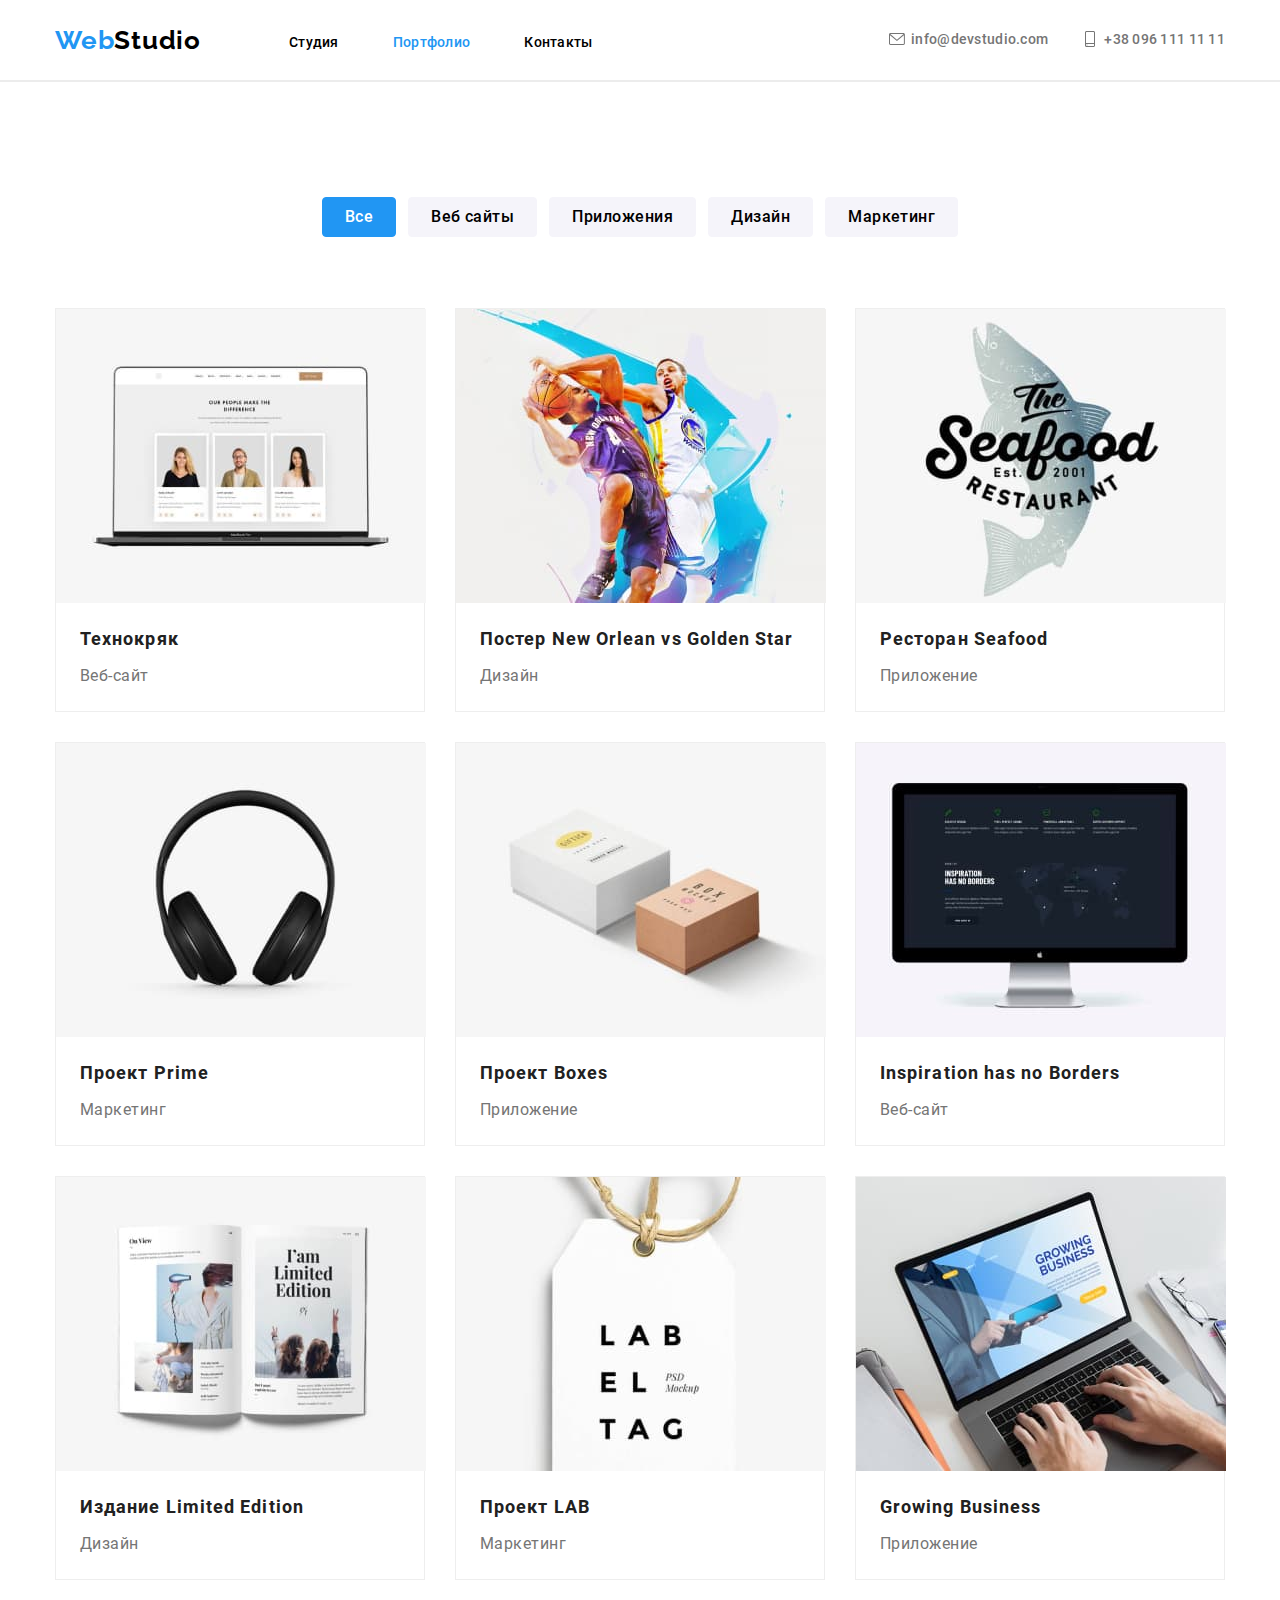
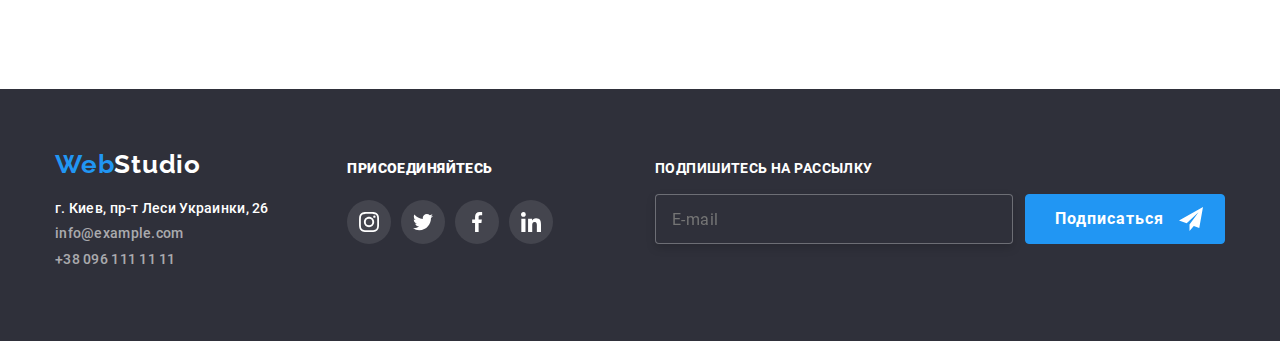
==== commit 26c62736: "new" ====
--- a/portfolio.html
+++ b/portfolio.html
@@ -351,14 +351,17 @@
                 <a href="index.html" class="webstudio webstudio-footer"><span class="accent">Web</span>Studio</a>
 
                 <ul class="footer-link">
-                    <li class="footer-margin"><a class="link footer-adress"
+                    <li class="footer-margin">
+                        <a class="link footer-adress"
                             href="https://www.google.com/maps/d/u/0/viewer?msa=0&mid=10uSM3H-mIU3GznYo2szRIEphczw&ll=50.42732700000001%2C30.538092&z=17">
                             г. Киев, пр-т Леси Украинки, 26
                         </a>
                     </li>
-                    <li class="footer-margin"><a class="link" href="mailto:info@example.com">info@example.com</a>
-                    </li>
-                    <li class="footer-margin"><a class="link" href="tel:+380961111111">+38 096 111 11 11</a>
+                    <li class="footer-margin">
+                        <a class="link" href="mailto:info@example.com">info@example.com</a>
+                    </li>
+                    <li class="footer-margin">
+                        <a class="link" href="tel:+380961111111">+38 096 111 11 11</a>
                     </li>
                 </ul>
             </div>
@@ -371,7 +374,6 @@
                             <svg class="join-icon-svg">
                                 <use href="./img/icon/sprite.svg#team-icon1"></use>
                             </svg>
-
                         </a>
                     </li>
                     <li>
@@ -379,7 +381,6 @@
                             <svg class="join-icon-svg">
                                 <use href="./img/icon/sprite.svg#team-icon2"></use>
                             </svg>
-
                         </a>
                     </li>
                     <li>
@@ -387,7 +388,6 @@
                             <svg class="join-icon-svg">
                                 <use href="./img/icon/sprite.svg#team-icon3"></use>
                             </svg>
-
                         </a>
                     </li>
                     <li>
@@ -395,16 +395,16 @@
                             <svg class="join-icon-svg">
                                 <use href="./img/icon/sprite.svg#team-icon4"></use>
                             </svg>
-
                         </a>
                     </li>
                 </ul>
-
             </div>
             <div class="subscribe">
                 <label for="subscribe">Подпишитесь на рассылку</label>
-                <input class="in-subscribe" type="email" name="subscribe" placeholder="E-mail" id="subscribe">
-                <button class="btn-subscribe">Подписаться</button>
+                <form class="footer-form">
+                    <input class="in-subscribe" type="email" name="subscribe" placeholder="E-mail" id="subscribe" />
+                    <button class="btn-subscribe">Подписаться</button>
+                </form>
             </div>
         </nav>
     </footer>
--- a/css/main.min.css
+++ b/css/main.min.css
@@ -1,2 +1,2 @@
-/*! modern-normalize v1.0.0 | MIT License | https://github.com/sindresorhus/modern-normalize */*,*::before,*::after{-webkit-box-sizing:border-box;box-sizing:border-box}:root{-moz-tab-size:4;-o-tab-size:4;tab-size:4}html{line-height:1.15;-webkit-text-size-adjust:100%}body{margin:0}body{font-family:system-ui,-apple-system,"Segoe UI",Roboto,Helvetica,Arial,sans-serif,"Apple Color Emoji","Segoe UI Emoji"}hr{height:0;color:inherit}abbr[title]{-webkit-text-decoration:underline dotted;text-decoration:underline dotted}b,strong{font-weight:bolder}code,kbd,samp,pre{font-family:ui-monospace, SFMono-Regular, Consolas, 'Liberation Mono', Menlo, monospace;font-size:1em}small{font-size:80%}sub,sup{font-size:75%;line-height:0;position:relative;vertical-align:baseline}sub{bottom:-0.25em}sup{top:-0.5em}table{text-indent:0;border-color:inherit}button,input,optgroup,select,textarea{font-family:inherit;font-size:100%;line-height:1.15;margin:0}button,select{text-transform:none}button,[type='button'],[type='reset'],[type='submit']{-webkit-appearance:button}::-moz-focus-inner{border-style:none;padding:0}:-moz-focusring{outline:1px dotted ButtonText}:-moz-ui-invalid{box-shadow:none}legend{padding:0}progress{vertical-align:baseline}::-webkit-inner-spin-button,::-webkit-outer-spin-button{height:auto}[type='search']{-webkit-appearance:textfield;outline-offset:-2px}::-webkit-search-decoration{-webkit-appearance:none}::-webkit-file-upload-button{-webkit-appearance:button;font:inherit}summary{display:list-item}@font-face{font-family:'Roboto';font-style:normal;font-weight:400;src:url("../fonts/roboto/roboto-v20-latin_cyrillic-regular.eot");src:local("Roboto"),local("Roboto-Regular"),url("../fonts/roboto/roboto-v20-latin_cyrillic-regular.eot?#iefix") format("embedded-opentype"),url("../fonts/roboto/roboto-v20-latin_cyrillic-regular.woff2") format("woff2"),url("../fonts/roboto/roboto-v20-latin_cyrillic-regular.woff") format("woff"),url("../fonts/roboto/roboto-v20-latin_cyrillic-regular.ttf") format("truetype"),url("../fonts/roboto/roboto-v20-latin_cyrillic-regular.svg#Roboto") format("svg")}@font-face{font-family:'Roboto';font-style:normal;font-weight:500;src:url("../fonts/roboto/roboto-v20-latin_cyrillic-500.eot");src:local("Roboto Medium"),local("Roboto-Medium"),url("../fonts/roboto/roboto-v20-latin_cyrillic-500.eot?#iefix") format("embedded-opentype"),url("../fonts/roboto/roboto-v20-latin_cyrillic-500.woff2") format("woff2"),url("../fonts/roboto/roboto-v20-latin_cyrillic-500.woff") format("woff"),url("../fonts/roboto/roboto-v20-latin_cyrillic-500.ttf") format("truetype"),url("../fonts/roboto/roboto-v20-latin_cyrillic-500.svg#Roboto") format("svg")}@font-face{font-family:'Roboto';font-style:normal;font-weight:700;src:url("../fonts/roboto/roboto-v20-latin_cyrillic-700.eot");src:local("Roboto Bold"),local("Roboto-Bold"),url("../fonts/roboto/roboto-v20-latin_cyrillic-700.eot?#iefix") format("embedded-opentype"),url("../fonts/roboto/roboto-v20-latin_cyrillic-700.woff2") format("woff2"),url("../fonts/roboto/roboto-v20-latin_cyrillic-700.woff") format("woff"),url("../fonts/roboto/roboto-v20-latin_cyrillic-700.ttf") format("truetype"),url("../fonts/roboto/roboto-v20-latin_cyrillic-700.svg#Roboto") format("svg")}@font-face{font-family:'Roboto';font-style:normal;font-weight:900;src:url("../fonts/roboto/roboto-v20-latin_cyrillic-900.eot");src:local("Roboto Black"),local("Roboto-Black"),url("../fonts/roboto/roboto-v20-latin_cyrillic-900.eot?#iefix") format("embedded-opentype"),url("../fonts/roboto/roboto-v20-latin_cyrillic-900.woff2") format("woff2"),url("../fonts/roboto/roboto-v20-latin_cyrillic-900.woff") format("woff"),url("../fonts/roboto/roboto-v20-latin_cyrillic-900.ttf") format("truetype"),url("../fonts/roboto/roboto-v20-latin_cyrillic-900.svg#Roboto") format("svg")}@font-face{font-family:'Raleway';font-style:normal;font-weight:400;src:url("../fonts/raleway/raleway-v18-latin_cyrillic-regular.eot");src:local(""),url("../fonts/raleway/raleway-v18-latin_cyrillic-regular.eot?#iefix") format("embedded-opentype"),url("../fonts/raleway/raleway-v18-latin_cyrillic-regular.woff2") format("woff2"),url("../fonts/raleway/raleway-v18-latin_cyrillic-regular.woff") format("woff"),url("../fonts/raleway/raleway-v18-latin_cyrillic-regular.ttf") format("truetype"),url("../fonts/raleway/raleway-v18-latin_cyrillic-regular.svg#Raleway") format("svg")}@font-face{font-family:'Raleway';font-style:normal;font-weight:700;src:url("../fonts/raleway/raleway-v18-latin_cyrillic-700.eot");src:local(""),url("../fonts/raleway/raleway-v18-latin_cyrillic-700.eot?#iefix") format("embedded-opentype"),url("../fonts/raleway/raleway-v18-latin_cyrillic-700.woff2") format("woff2"),url("../fonts/raleway/raleway-v18-latin_cyrillic-700.woff") format("woff"),url("../fonts/raleway/raleway-v18-latin_cyrillic-700.ttf") format("truetype"),url("../fonts/raleway/raleway-v18-latin_cyrillic-700.svg#Raleway") format("svg")}html{-webkit-box-sizing:border-box;box-sizing:border-box}*,*::before,*::after{-webkit-box-sizing:inherit;box-sizing:inherit}body{margin:0;font-family:"Roboto",sans-serif;font-style:normal}img{display:block;max-width:100%;height:auto}.a-link{display:block;text-decoration:none}.feautures-item,.revews-set{padding:0;margin:0;list-style:none}.container{padding-left:15px;padding-right:15px;margin-left:auto;margin-right:auto;list-style:none}@media (min-width: 480px){.container{width:480px}}@media (min-width: 768px){.container{width:768px}}@media (min-width: 1200px){.container{width:1200px}}.center-container{display:-webkit-box;display:-ms-flexbox;display:flex;list-style:none;-webkit-box-pack:justify;-ms-flex-pack:justify;justify-content:space-between}.section{padding-top:94px}section.title{margin-top:0;margin-bottom:24px}.page-header{border-bottom:2px solid #ECECEC;position:relative}.page-header .nav{display:-webkit-box;display:-ms-flexbox;display:flex;-webkit-box-align:center;-ms-flex-align:center;align-items:center;-webkit-box-pack:justify;-ms-flex-pack:justify;justify-content:space-between}@media (min-width: 1200px){.page-header .nav{min-height:80px}}@media (max-width: 767px){.page-header .nav{min-height:60px}}.button-menu{display:-webkit-inline-box;display:-ms-inline-flexbox;display:inline-flex;margin:0;padding:0;border:none;height:60px;-webkit-box-align:center;-ms-flex-align:center;align-items:center;-webkit-box-pack:justify;-ms-flex-pack:justify;justify-content:space-between;background-color:transparent}@media (min-width: 768px){.button-menu{display:none}}.button-menu .icon-close{display:none}.button-menu.is-open .icon-close{display:block}.button-menu.is-open .icon-menu{display:none}.button-menu:hover .icon-close{fill:#2196F3}.button-menu:hover .icon-menu{fill:#2196F3}.menu-container{padding:0px;border-top:2px solid #ECECEC;background-color:#fff;text-align:center;font-size:18px}.menu-container.is-open{display:block;z-index:1}@media (min-width: 768px){.menu-container.is-open{display:-webkit-inline-box;display:-ms-inline-flexbox;display:inline-flex;-webkit-box-pack:justify;-ms-flex-pack:justify;justify-content:space-between}}@media (max-width: 767px){.menu-container{display:none;height:393px;position:absolute;top:100%;left:0;width:100%}}@media (min-width: 768px){.menu-container{display:-webkit-inline-box;display:-ms-inline-flexbox;display:inline-flex;-webkit-box-pack:justify;-ms-flex-pack:justify;justify-content:space-between;-webkit-box-flex:2;-ms-flex-positive:2;flex-grow:2;border-top:2px solid #fff}}.contacts{color:#757575}.webstudio{display:-webkit-inline-box;display:-ms-inline-flexbox;display:inline-flex;font-family:Raleway;font-weight:700;font-style:normal;font-size:26px;line-height:1.192;letter-spacing:0.03em;text-decoration:none;-webkit-box-align:center;-ms-flex-align:center;align-items:center}.webstudio-header{color:#000}@media (min-width: 768px){.site-nav .item{display:-webkit-inline-box;display:-ms-inline-flexbox;display:inline-flex;-webkit-box-align:baseline;-ms-flex-align:baseline;align-items:baseline;margin-left:88px;font-size:14px}.site-nav .item:not(:last-child){margin-right:50px}}@media (max-width: 767px){.site-nav .item:first-child{padding-top:60px}.site-nav .item{display:-webkit-box;display:-ms-flexbox;display:flex;-webkit-box-pack:center;-ms-flex-pack:center;justify-content:center;padding-bottom:40px}}.auth-nav{margin-left:auto}@media (min-width: 768px){.auth-nav .item{display:block;text-align:left;font-size:12px}}@media (min-width: 1200px){.auth-nav .item{display:-webkit-inline-box;display:-ms-inline-flexbox;display:inline-flex;-webkit-box-align:baseline;-ms-flex-align:baseline;align-items:baseline}}@media (max-width: 767px){.auth-nav .item:first-child{padding-top:20px;font-size:18px}.auth-nav .item{display:-webkit-box;display:-ms-flexbox;display:flex;-webkit-box-pack:center;-ms-flex-pack:center;justify-content:center;padding-bottom:16px}}.auth-nav .link{font-style:normal;font-weight:500;line-height:1.17166;letter-spacing:0.02em;color:inherit;text-decoration:none}.link{display:block;padding-top:0px;font-weight:500;font-style:normal;line-height:1.17166;letter-spacing:0.02em;text-decoration:none;color:inherit}.link:hover,.link:focus{color:#2196F3}.link.current{color:#2196F3}.link.current::after{content:"";display:block;height:4px;background:#2196F3;border-radius:2px;margin-left:auto;margin-right:auto}@media (min-width: 480px){.link.current::after{position:relative;top:8px}}@media (min-width: 768px){.link.current::after{position:relative;top:32px}}@media (min-width: 1200px){.link.current::after{position:relative;top:28px}}.accent{color:#2196F3}.auth-icon-svg{width:16px;height:16px;fill:currentColor;margin-right:10px}.item .link{display:block;-webkit-box-align:center;-ms-flex-align:center;align-items:center;-webkit-box-pack:center;-ms-flex-pack:center;justify-content:center}.site-nav .item+.item{margin-left:0px}.footer-main{padding-left:15px;padding-right:15px;margin-left:auto;margin-right:auto;padding-top:60px;padding-bottom:0;background-color:#2F303A}@media (min-width: 480px){.footer-main{height:463px;margin-top:45px}}@media (min-width: 768px){.footer-main{height:463px;margin-top:px}}@media (min-width: 1200px){.footer-main{height:252px;margin-top:94px}}.container-footer{-webkit-box-pack:justify;-ms-flex-pack:justify;justify-content:space-between;margin-left:auto;margin-right:auto;padding:0 15px;display:-webkit-box;display:-ms-flexbox;display:flex}@media (max-width: 767px){.container-footer{-ms-flex-wrap:wrap;flex-wrap:wrap;-webkit-box-pack:space-evenly;-ms-flex-pack:space-evenly;justify-content:space-evenly;text-align:center}}@media (min-width: 1200px){.container-footer{width:1200px;-webkit-box-align:baseline;-ms-flex-align:baseline;align-items:baseline}}.footer-link{font-style:normal;color:rgba(255,255,255,0.6);font-weight:400;font-size:14px;line-height:1.71;letter-spacing:0.03em;list-style:none;padding-left:0;margin-top:20px}.link.footer-adress{color:#fff}.footer-margin{margin-bottom:9px}.webstudio-footer{color:#fff}.join{padding:0;color:#fff;width:206px;height:86px;font-style:normal;font-weight:bold;font-size:14px;line-height:1.43;letter-spacing:0.03em;text-decoration:none}@media screen and (max-width: 480px){.join{display:block;margin-top:60px}}@media (min-width: 1200px){.join{margin-left:70px}}.container-join{display:-webkit-box;display:-ms-flexbox;display:flex;list-style:none;padding:0;margin-top:22px;margin-bottom:0;margin-left:auto;margin-right:auto;-webkit-box-pack:justify;-ms-flex-pack:justify;justify-content:space-between}.subscribe{color:#fff;padding:0;text-transform:uppercase;font-style:normal;font-weight:bold;font-size:14px;line-height:1.43;letter-spacing:0.03em;text-decoration:none}@media (min-width: 1200px){.subscribe{position:relative;margin-left:93px;width:570px;height:86px}}@media (max-width: 767px){.subscribe{width:400px;-webkit-box-align:center;-ms-flex-align:center;align-items:center;margin-top:60px}}.btn-subscribe{font-family:inherit;color:#fff;border-radius:4px;border-color:#2196F3;background-color:#2196F3;font-style:normal;font-weight:700;font-size:16px;line-height:1.87;letter-spacing:0.06em;width:200px;height:50px;border:1px solid #2196F3;margin-top:0;margin-left:0;-webkit-box-align:center;-ms-flex-align:center;align-items:center;padding-left:29px;padding-right:28px;background-image:url(../img/send.svg);background-size:24px 24px;background-position:88%;background-repeat:no-repeat}@media (min-width: 1200px){.btn-subscribe{display:-webkit-box;display:-ms-flexbox;display:flex;position:absolute;top:36px;right:0}}.in-subscribe{font-style:normal;font-weight:normal;font-size:16px;line-height:1.25;-webkit-box-align:center;-ms-flex-align:center;align-items:center;letter-spacing:0.03em;color:rgba(255,255,255,0.6);background-color:#2F303A;width:358px;height:50px;border:1px solid rgba(255,255,255,0.3);-webkit-box-sizing:border-box;box-sizing:border-box;-webkit-filter:drop-shadow(0px 4px 4px rgba(0,0,0,0.15));filter:drop-shadow(0px 4px 4px rgba(0,0,0,0.15));border-radius:4px}@media (min-width: 1200px){.in-subscribe{display:-webkit-box;display:-ms-flexbox;display:flex;position:absolute;top:36px;left:0;padding-left:16px}}@media (max-width: 767px){.in-subscribe{margin-top:20px;margin-bottom:20px}}.effect-solving{text-align:center;margin-left:auto;margin-right:auto;height:400px;background-color:#2F303A;background-size:cover;background-position:center}@media screen and (max-width: 767px){.effect-solving{padding-top:118px;background-image:-webkit-gradient(linear, left top, right top, from(rgba(47,48,58,0.4)), to(rgba(47,48,58,0.4))),url("../img/hero/mobile/img-hero.jpg");background-image:linear-gradient(to right, rgba(47,48,58,0.4), rgba(47,48,58,0.4)),url("../img/hero/mobile/img-hero.jpg")}}@media screen and (max-width: 767px) and (min-device-pixel-ratio: 2), screen and (max-width: 767px) and (-webkit-min-device-pixel-ratio: 2), screen and (max-width: 767px) and (min-resolution: 192dpi), screen and (max-width: 767px) and (min-resolution: 2dppx){.effect-solving{background-image:-webkit-gradient(linear, left top, right top, from(rgba(47,48,58,0.4)), to(rgba(47,48,58,0.4))),url("../img/hero/mobile/img-hero@2x.jpg");background-image:linear-gradient(to right, rgba(47,48,58,0.4), rgba(47,48,58,0.4)),url("../img/hero/mobile/img-hero@2x.jpg")}}@media screen and (min-width: 768px){.effect-solving{padding-top:118px;background-image:-webkit-gradient(linear, left top, right top, from(rgba(47,48,58,0.4)), to(rgba(47,48,58,0.4))),url("../img/hero/tablet/img-hero.jpg");background-image:linear-gradient(to right, rgba(47,48,58,0.4), rgba(47,48,58,0.4)),url("../img/hero/tablet/img-hero.jpg")}}@media screen and (min-width: 768px) and (min-device-pixel-ratio: 2), screen and (min-width: 768px) and (-webkit-min-device-pixel-ratio: 2), screen and (min-width: 768px) and (min-resolution: 192dpi), screen and (min-width: 768px) and (min-resolution: 2dppx){.effect-solving{background-image:-webkit-gradient(linear, left top, right top, from(rgba(47,48,58,0.4)), to(rgba(47,48,58,0.4))),url("../img/hero/tablet/img-hero@2x.jpg");background-image:linear-gradient(to right, rgba(47,48,58,0.4), rgba(47,48,58,0.4)),url("../img/hero/tablet/img-hero@2x.jpg")}}@media screen and (min-width: 1200px){.effect-solving{padding-top:200px;height:600px;background-image:-webkit-gradient(linear, left top, right top, from(rgba(47,48,58,0.4)), to(rgba(47,48,58,0.4))),url("../img/hero/desktop/img-hero.jpg");background-image:linear-gradient(to right, rgba(47,48,58,0.4), rgba(47,48,58,0.4)),url("../img/hero/desktop/img-hero.jpg")}}@media screen and (min-width: 1200px) and (min-device-pixel-ratio: 2), screen and (min-width: 1200px) and (-webkit-min-device-pixel-ratio: 2), screen and (min-width: 1200px) and (min-resolution: 192dpi), screen and (min-width: 1200px) and (min-resolution: 2dppx){.effect-solving{background-image:-webkit-gradient(linear, left top, right top, from(rgba(47,48,58,0.4)), to(rgba(47,48,58,0.4))),url("../img/hero/desktop/Img-hero@2x.jpg");background-image:linear-gradient(to right, rgba(47,48,58,0.4), rgba(47,48,58,0.4)),url("../img/hero/desktop/Img-hero@2x.jpg")}}.title-h1{text-align:center;font-weight:900;letter-spacing:0.06em;text-transform:uppercase;color:#fff;margin:0 auto;margin-top:0}@media (min-width: 480px){.title-h1{width:360px;font-size:26px;line-height:1.615}}@media (min-width: 768px){.title-h1{width:360px;font-size:26px;line-height:1.615}}@media (min-width: 1200px){.title-h1{width:696px;font-size:44px;line-height:1.364}}.btn{font-family:inherit;color:#fff;border-radius:4px;border-color:#2196F3;background-color:#2196F3;font-style:normal;font-weight:700;font-size:16px;line-height:1.87;letter-spacing:0.06em;margin-top:30px;width:200px;height:50px;border:1px solid #2196F3}.backdrop{position:fixed;top:0;left:0;width:100%;height:100%;background-color:rgba(0,0,0,0.5)}@media (max-width: 767px){.backdrop{padding:15px;overflow-y:scroll}}@media (min-width: 768px){.backdrop{opacity:1;visibility:visible;-webkit-transition:opacity 250ms cubic-bezier(0.4, 0, 0.2, 1),visibility 250ms cubic-bezier(0.4, 0, 0.2, 1);transition:opacity 250ms cubic-bezier(0.4, 0, 0.2, 1),visibility 250ms cubic-bezier(0.4, 0, 0.2, 1)}}@media (max-width: 767px){.backdrop.is-hidden{display:none}}@media (min-width: 768px){.backdrop.is-hidden{opacity:0;pointer-events:none;visibility:hidden}}@media (min-width: 768px){.backdrop.is-hidden .modal{opacity:0;-webkit-transform:translate(-50%, -50%) scale(0.2) rotate(180deg);transform:translate(-50%, -50%) scale(0.2) rotate(180deg)}}.modal{position:relative;width:450px;background-color:#fff;border-radius:4px}@media (min-width: 768px){.modal{position:absolute;top:50%;left:50%;-webkit-transform:translate(-50%, -50%) scale(1);transform:translate(-50%, -50%) scale(1);max-width:450px;height:609px}}@media (min-width: 1200px){.modal{max-width:528px;width:100%;height:581px}}@media screen and (min-width: 768px) and (max-width: 1199px){.modal{max-width:450px;width:100%}}.btn-close{display:inline-block;position:absolute;top:8px;right:8px;width:30px;height:30px;background-image:url(../img/modal-form/close1.svg);border:none;background-color:#fff}.btn-close:hover,.btn-close:focus{background-image:url(../img/modal-form/close2.svg)}.modal-font{padding-top:40px;font-style:normal;font-weight:bold;font-size:20px;line-height:23px;text-align:center;letter-spacing:0.03em}.form-style-input{position:relative}.form-icon{position:absolute;top:50%;left:56px;-webkit-transform:translateY(-50%);transform:translateY(-50%);display:inline-block;width:18px;height:18px}.form-input{display:-webkit-box;display:-ms-flexbox;display:flex;-webkit-box-align:center;-ms-flex-align:center;align-items:center;margin-left:41px;margin-top:30px;border:1px solid rgba(33,33,33,0.2);-webkit-box-sizing:border-box;box-sizing:border-box;border-radius:4px;font-style:normal;font-weight:normal;font-size:14px;line-height:16px;letter-spacing:0.01em;padding:0;color:#000;padding-left:42px}@media (min-width: 1200px){.form-input{width:448px;height:40px}}@media (min-width: 768px){.form-input{width:370px;height:40px}}@media (min-width: 480px){.form-input{width:370px;height:40px}}.form-input:focus,.form-input:hover{outline:none;border-color:#2196F3}.form-input:focus ~ .form-icon,.form-input:hover ~ .form-icon{fill:#2196F3}.form-label{position:absolute;-webkit-transform:translateY(-40px);transform:translateY(-40px);top:50%;left:41px;font-style:normal;font-weight:normal;font-size:12px;line-height:1.167;letter-spacing:0.01em;color:#757575}.checkbox{-webkid-appearance:none;-moz-appearance:none;-webkit-appearance:none;appearance:none;position:absolute;top:0}.checkbox-label{position:relative;display:inline-block;font-style:normal;font-weight:normal;font-size:14px;line-height:1.714;letter-spacing:0.03em;padding:0;top:20px;text-align:center;color:#757575}.checkbox-icon{display:inline-block;vertical-align:middle;margin-right:5px;background-repeat:no-repeat;width:16px;height:15px;padding:0px;background-image:url(../img/modal-form/check1.svg)}.checkbox:checked+.checkbox-icon{background-image:url(../img/modal-form/check2.svg)}.form-link{display:inline-block;padding:0px;margin:0px;margin-top:20px;font-style:normal;font-weight:normal;font-size:14px;line-height:1.714;letter-spacing:0.03em;color:#2196F3;padding:0px;margin:0px}.label-check{font-style:normal;font-weight:normal;font-size:14px;line-height:24px;line-height:1.714;letter-spacing:0.03em;color:#757575}.btn-send{font-family:inherit;color:#fff;border-radius:4px;border-color:#2196F3;background-color:#2196F3;font-style:normal;font-weight:700;font-size:16px;line-height:1.87;letter-spacing:0.06em;margin-top:50px;width:200px;height:50px;border:1px solid #2196F3}.btn-send:hover,.btn-send:focus{-webkit-box-shadow:0px 4px 4px rgba(0,0,0,0.15);box-shadow:0px 4px 4px rgba(0,0,0,0.15)}.textarea-form{resize:none;display:-webkit-box;display:-ms-flexbox;display:flex;margin-left:41px;margin-top:30px;border:1px solid rgba(33,33,33,0.2);-webkit-box-sizing:border-box;box-sizing:border-box;border-radius:4px;font-style:normal;font-weight:normal;font-size:14px;line-height:16px;letter-spacing:0.01em;color:#000;padding-left:16px;padding-top:12px}@media (min-width: 1200px){.textarea-form{height:120px;width:448px}}@media (min-width: 768px){.textarea-form{width:370px;height:120px}}@media (min-width: 480px){.textarea-form{width:370px;height:120px}}.team-icon-link{display:-webkit-box;display:-ms-flexbox;display:flex;-webkit-box-pack:center;-ms-flex-pack:center;justify-content:center;-webkit-box-align:center;-ms-flex-align:center;align-items:center;width:44px;height:44px;background-color:#fff;border-radius:50%}.team-icon-link:hover,.team-icon-link:focus{background-color:#2196F3}.team-icon-link:hover .team-icon-svg,.team-icon-link:focus .team-icon-svg{fill:#fff}.join-icon-link{display:-webkit-box;display:-ms-flexbox;display:flex;-webkit-box-pack:center;-ms-flex-pack:center;justify-content:center;-webkit-box-align:center;-ms-flex-align:center;align-items:center;width:44px;height:44px;background-color:rgba(255,255,255,0.1);border-radius:50%}.join-icon-link:hover,.join-icon-link:focus{background-color:#2196F3}.join-icon-link:hover .team-icon-svg,.join-icon-link:focus .team-icon-svg{fill:#fff}.team-icon-svg{width:20px;height:20px;fill:#AFB1B8}.join-icon-svg{width:20px;height:20px;fill:#fff}.p-advantages{font-style:normal;font-weight:normal;font-size:14px;line-height:1.71;letter-spacing:0.03em;color:#757575;height:75px;margin:0;margin-top:10px;text-align:left}.title-h3{font-weight:bold;font-size:14px;line-height:16px;letter-spacing:0.03em;text-transform:uppercase;color:#212121;margin:0;padding:0}.icon1::before{background-image:url(../img/advantages-icon1.svg)}.icon2::before{background-image:url(../img/advantages-icon2.svg)}.icon3::before{background-image:url(../img/advantages-icon3.svg)}.icon4::before{background-image:url(../img/advantages-icon4.svg)}@media (min-width: 768px){.features-set{display:-webkit-box;display:-ms-flexbox;display:flex;-ms-flex-wrap:wrap;flex-wrap:wrap;margin:-15px}}@media (min-width: 1200px){.features-set{margin:-15px}}.icon-advantages{padding:0;margin-top:0;margin-bottom:0;color:#fff;font-size:32px}@media screen and (min-width: 768px){.icon-advantages{-ms-flex-preferred-size:calc((100% - 4 * 15px)/2);flex-basis:calc((100% - 4 * 15px)/2);margin:15px}}@media screen and (min-width: 1200px){.icon-advantages{-ms-flex-preferred-size:calc((100% - 8* 15px)/4);flex-basis:calc((100% - 8* 15px)/4);margin:15px}}@media screen and (max-width: 737px){.icon-advantages:not(:last-child){margin-bottom:30px}}.icon-advantages::before{content:"";display:block;margin-bottom:30px;height:120px;background-repeat:no-repeat;background-position:center;background-color:#F5F4FA}@media screen and (max-width: 1200px){.whatarewedoing{display:none}}.title-h2{font-weight:bold;font-size:36px;line-height:1.167;text-align:center;letter-spacing:0.03em;color:#212121;margin:0px 0px 50px 0px}.title-img{position:absolute;display:-webkit-box;display:-ms-flexbox;display:flex;width:370px;height:70px;background-color:rgba(47,48,58,0.8);margin:0px;padding:0px;bottom:0px;text-align:center;font-weight:bold;font-size:14px;line-height:1.143;letter-spacing:0.03em;text-transform:uppercase;color:#fff}.team-section{background-color:#F5F4FA;margin-top:94px;padding-bottom:94px;text-align:center}@media (min-width: 480px){.team-img{width:450px}}@media (min-width: 768px){.team-img{width:354px}}@media (min-width: 1200px){.team-img{width:270px}}@media (min-width: 768px){.team-set{display:-webkit-box;display:-ms-flexbox;display:flex;-ms-flex-wrap:wrap;flex-wrap:wrap;margin:-15px}}@media (min-width: 1200px){.team-set{margin:-15px}}.team-li{background-color:white;-webkit-box-shadow:0px 1px 3px rgba(0,0,0,0.12),0px 1px 1px rgba(0,0,0,0.14),0px 2px 1px rgba(0,0,0,0.2);box-shadow:0px 1px 3px rgba(0,0,0,0.12),0px 1px 1px rgba(0,0,0,0.14),0px 2px 1px rgba(0,0,0,0.2);border-radius:0px 0px 4px 4px}@media (min-width: 480px){.team-li{height:622px;width:450px}}@media (min-width: 768px){.team-li{height:536px;width:354px;-ms-flex-preferred-size:calc((100% - 4 * 15px)/2);flex-basis:calc((100% - 4 * 15px)/2);margin:15px}}@media (min-width: 1200px){.team-li{height:428px;width:270px;-ms-flex-preferred-size:calc((100% - 8* 15px)/4);flex-basis:calc((100% - 8* 15px)/4);margin:15px}}@media (max-width: 767px){.team-li:not(:last-child){margin-bottom:30px}}.team-name{margin:30px 0 0 0;padding:0;font-weight:500;font-size:16px;line-height:1.188;letter-spacing:0.03em;color:#212121}.p-position{margin:10px 0 16px 0;padding:0;font-style:normal;font-weight:400;font-size:16px;line-height:1.188;letter-spacing:0.03em;color:#757575}.container-social-network{-webkit-box-pack:justify;-ms-flex-pack:justify;justify-content:space-between;padding:0}@media (min-width: 480px){.container-social-network{width:450px}}@media (min-width: 768px){.container-social-network{width:354px}}@media (min-width: 1200px){.container-social-network{width:270px}}.center-network{display:-webkit-box;display:-ms-flexbox;display:flex;list-style:none}@media (min-width: 480px){.center-network{padding:0px 122px 0px 122px}}@media (min-width: 768px){.center-network{padding:0px 74px 0px 74px}}@media (min-width: 1200px){.center-network{padding:0px 32px 0px 32px}}.a-link:hover .hover::before{-webkit-transform:translateY(0);transform:translateY(0)}@media (min-width: 480px){.client-section{display:-webkit-box;display:-ms-flexbox;display:flex;-ms-flex-wrap:wrap;flex-wrap:wrap;margin:-5px}}@media (max-width: 767px){.client-section{display:-webkit-box;display:-ms-flexbox;display:flex;-ms-flex-wrap:wrap;flex-wrap:wrap;margin:-10px}}@media (min-width: 768px){.client-section{display:-webkit-box;display:-ms-flexbox;display:flex;-ms-flex-wrap:wrap;flex-wrap:wrap;margin:-15px}}@media (min-width: 1200px){.client-section{margin:-15px}}@media (min-width: 768px){.item-client{-ms-flex-preferred-size:calc((100% - 6 * 15px)/3);flex-basis:calc((100% - 6 * 15px)/3);margin:15px}}@media (min-width: 1200px){.item-client{-ms-flex-preferred-size:calc((100% - 12* 15px)/6);flex-basis:calc((100% - 12* 15px)/6);margin:15px}}@media (max-width: 767px){.item-client{-ms-flex-preferred-size:calc((100% - 4 * 10px)/2);flex-basis:calc((100% - 4 * 10px)/2);margin:10px}.item-client:not(:last-child){margin-bottom:30px}}.client-icon-link{display:-webkit-box;display:-ms-flexbox;display:flex;-webkit-box-pack:center;-ms-flex-pack:center;justify-content:center;-webkit-box-align:center;-ms-flex-align:center;align-items:center;height:90px;outline:1px solid #AFB1B8;margin-bottom:0px;margin-top:0px}@media (min-width: 480px){.client-icon-link{width:210px}}@media (min-width: 768px){.client-icon-link{width:226px}}@media (min-width: 1200px){.client-icon-link{width:170px}}.client-icon-link:hover,.client-icon-link:focus{outline:1px solid #2196F3}.client-icon-svg{fill:#AFB1B8}.client-icon-link:hover .client-icon-svg,.client-icon-link:focus .client-icon-svg{fill:#2196F3}@media (min-width: 480px){.btn-container{text-align:left;padding-top:66px}}@media (min-width: 768px){.btn-container{text-align:center;padding-top:60px}}@media (min-width: 1200px){.btn-container{text-align:center;padding-top:100px}}.portfolio-header{border:none;background-color:#ECECEC;color:#ECECEC;height:1px;margin:0px}.portfolio-type{font-weight:400;font-size:16px;line-height:1.87;letter-spacing:0.03em;color:#757575;margin-top:0}.portfolio-name{font-weight:bold;font-size:18px;line-height:2;letter-spacing:0.06em;color:#212121;margin-bottom:4px}.btn-portfolio{font-family:inherit;color:#000;background-color:#F5F4FA;border-color:#F5F4FA;font-style:normal;font-weight:500;font-size:16px;line-height:1.625;letter-spacing:0.03em;text-decoration:none;border:1px solid #F5F4FA;border-radius:4px;padding:6px 22px}.btn-portfolio:hover,.btn-portfolio:active{border-color:#2196F3;background-color:#2196F3;color:#fff}.btn-accent{font-family:inherit;color:#fff;background-color:#2196F3;border-color:#2196F3;font-style:normal;font-weight:500;font-size:16px;line-height:1.625;letter-spacing:0.03em;border:1px solid #2196F3;border-radius:4px;padding:6px 22px;text-decoration:none}.btn-container .item+.item{margin-left:8px;margin-top:15px}.container-flex{margin-left:auto;margin-right:auto;width:1200px;padding:0 15px}.container-grid{padding:0;-webkit-box-pack:justify;-ms-flex-pack:justify;justify-content:space-between}@media (min-width: 480px){.container-grid{margin-top:46px}}@media (min-width: 768px){.container-grid{margin:-15px;display:-webkit-box;display:-ms-flexbox;display:flex;-ms-flex-wrap:wrap;flex-wrap:wrap;margin-top:36px}}@media (min-width: 1200px){.container-grid{margin:-15px;margin-top:56px;margin-bottom:94px}}.flex-element{display:-webkit-box;display:-ms-flexbox;display:flex;margin-top:0;margin-bottom:0;height:404px;border:1px solid #EEEEEE}.flex-element:hover{-webkit-box-shadow:0px 2px 4px 0px #757575;box-shadow:0px 2px 4px 0px #757575}@media screen and (min-width: 480px){.flex-element{width:450px}}@media screen and (min-width: 768px){.flex-element{width:354px;-ms-flex-preferred-size:calc((100% - 4 * 15px)/2);flex-basis:calc((100% - 4 * 15px)/2);margin:15px}}@media screen and (min-width: 1200px){.flex-element{margin-bottom:30px;width:370px;-ms-flex-preferred-size:calc((100% - 6* 15px)/3);flex-basis:calc((100% - 6* 15px)/3);margin:15px}}@media screen and (max-width: 737px){.flex-element:not(:last-child){margin-bottom:30px}}.flex-text{margin-left:24px;text-decoration:none}.animation{height:294px;position:relative;overflow:hidden}@media screen and (min-width: 480px){.animation{width:450px}}@media screen and (min-width: 768px){.animation{width:354px}}@media screen and (min-width: 1200px){.animation{width:370px}}.hover::before{display:inline-block;position:absolute;content:"";height:294px;background:rgba(33,150,243,0.9);-webkit-transform:translateY(100%);transform:translateY(100%);-webkit-transition:-webkit-transform 250ms cubic-bezier(0.4, 0, 0.2, 1);transition:-webkit-transform 250ms cubic-bezier(0.4, 0, 0.2, 1);transition:transform 250ms cubic-bezier(0.4, 0, 0.2, 1);transition:transform 250ms cubic-bezier(0.4, 0, 0.2, 1), -webkit-transform 250ms cubic-bezier(0.4, 0, 0.2, 1)}@media screen and (min-width: 480px){.hover::before{width:450px}}@media screen and (min-width: 768px){.hover::before{width:354px}}@media screen and (min-width: 1200px){.hover::before{width:370px}}.animation-overlay{display:block;position:absolute;top:0;left:0;height:294px;color:#fff;font-size:18px;line-height:1.556;letter-spacing:0.03em;padding:15px;-webkit-transform:translateY(100%);transform:translateY(100%);-webkit-transition:-webkit-transform 250ms cubic-bezier(0.4, 0, 0.2, 1);transition:-webkit-transform 250ms cubic-bezier(0.4, 0, 0.2, 1);transition:transform 250ms cubic-bezier(0.4, 0, 0.2, 1);transition:transform 250ms cubic-bezier(0.4, 0, 0.2, 1), -webkit-transform 250ms cubic-bezier(0.4, 0, 0.2, 1)}@media screen and (min-width: 480px){.animation-overlay{width:450px}}@media screen and (min-width: 768px){.animation-overlay{width:354px}}@media screen and (min-width: 1200px){.animation-overlay{width:370px}}.a-link:hover .animation-overlay{-webkit-transform:translateY(0);transform:translateY(0)}.portfolio-img{width:100%}@media screen and (min-width: 480px){.portfolio-img{width:450px}}@media screen and (min-width: 768px){.portfolio-img{width:354px}}@media screen and (min-width: 1200px){.portfolio-img{width:370px}}.site-nav,.auth-nav,.features-set,.team-set,.client-section,.container-grid{list-style:none;padding:0}
+/*! modern-normalize v1.0.0 | MIT License | https://github.com/sindresorhus/modern-normalize */*,*::before,*::after{-webkit-box-sizing:border-box;box-sizing:border-box}:root{-moz-tab-size:4;-o-tab-size:4;tab-size:4}html{line-height:1.15;-webkit-text-size-adjust:100%}body{margin:0}body{font-family:system-ui,-apple-system,"Segoe UI",Roboto,Helvetica,Arial,sans-serif,"Apple Color Emoji","Segoe UI Emoji"}hr{height:0;color:inherit}abbr[title]{-webkit-text-decoration:underline dotted;text-decoration:underline dotted}b,strong{font-weight:bolder}code,kbd,samp,pre{font-family:ui-monospace, SFMono-Regular, Consolas, 'Liberation Mono', Menlo, monospace;font-size:1em}small{font-size:80%}sub,sup{font-size:75%;line-height:0;position:relative;vertical-align:baseline}sub{bottom:-0.25em}sup{top:-0.5em}table{text-indent:0;border-color:inherit}button,input,optgroup,select,textarea{font-family:inherit;font-size:100%;line-height:1.15;margin:0}button,select{text-transform:none}button,[type='button'],[type='reset'],[type='submit']{-webkit-appearance:button}::-moz-focus-inner{border-style:none;padding:0}:-moz-focusring{outline:1px dotted ButtonText}:-moz-ui-invalid{box-shadow:none}legend{padding:0}progress{vertical-align:baseline}::-webkit-inner-spin-button,::-webkit-outer-spin-button{height:auto}[type='search']{-webkit-appearance:textfield;outline-offset:-2px}::-webkit-search-decoration{-webkit-appearance:none}::-webkit-file-upload-button{-webkit-appearance:button;font:inherit}summary{display:list-item}@font-face{font-family:'Roboto';font-style:normal;font-weight:400;src:url("../fonts/roboto/roboto-v20-latin_cyrillic-regular.eot");src:local("Roboto"),local("Roboto-Regular"),url("../fonts/roboto/roboto-v20-latin_cyrillic-regular.eot?#iefix") format("embedded-opentype"),url("../fonts/roboto/roboto-v20-latin_cyrillic-regular.woff2") format("woff2"),url("../fonts/roboto/roboto-v20-latin_cyrillic-regular.woff") format("woff"),url("../fonts/roboto/roboto-v20-latin_cyrillic-regular.ttf") format("truetype"),url("../fonts/roboto/roboto-v20-latin_cyrillic-regular.svg#Roboto") format("svg")}@font-face{font-family:'Roboto';font-style:normal;font-weight:500;src:url("../fonts/roboto/roboto-v20-latin_cyrillic-500.eot");src:local("Roboto Medium"),local("Roboto-Medium"),url("../fonts/roboto/roboto-v20-latin_cyrillic-500.eot?#iefix") format("embedded-opentype"),url("../fonts/roboto/roboto-v20-latin_cyrillic-500.woff2") format("woff2"),url("../fonts/roboto/roboto-v20-latin_cyrillic-500.woff") format("woff"),url("../fonts/roboto/roboto-v20-latin_cyrillic-500.ttf") format("truetype"),url("../fonts/roboto/roboto-v20-latin_cyrillic-500.svg#Roboto") format("svg")}@font-face{font-family:'Roboto';font-style:normal;font-weight:700;src:url("../fonts/roboto/roboto-v20-latin_cyrillic-700.eot");src:local("Roboto Bold"),local("Roboto-Bold"),url("../fonts/roboto/roboto-v20-latin_cyrillic-700.eot?#iefix") format("embedded-opentype"),url("../fonts/roboto/roboto-v20-latin_cyrillic-700.woff2") format("woff2"),url("../fonts/roboto/roboto-v20-latin_cyrillic-700.woff") format("woff"),url("../fonts/roboto/roboto-v20-latin_cyrillic-700.ttf") format("truetype"),url("../fonts/roboto/roboto-v20-latin_cyrillic-700.svg#Roboto") format("svg")}@font-face{font-family:'Roboto';font-style:normal;font-weight:900;src:url("../fonts/roboto/roboto-v20-latin_cyrillic-900.eot");src:local("Roboto Black"),local("Roboto-Black"),url("../fonts/roboto/roboto-v20-latin_cyrillic-900.eot?#iefix") format("embedded-opentype"),url("../fonts/roboto/roboto-v20-latin_cyrillic-900.woff2") format("woff2"),url("../fonts/roboto/roboto-v20-latin_cyrillic-900.woff") format("woff"),url("../fonts/roboto/roboto-v20-latin_cyrillic-900.ttf") format("truetype"),url("../fonts/roboto/roboto-v20-latin_cyrillic-900.svg#Roboto") format("svg")}@font-face{font-family:'Raleway';font-style:normal;font-weight:400;src:url("../fonts/raleway/raleway-v18-latin_cyrillic-regular.eot");src:local(""),url("../fonts/raleway/raleway-v18-latin_cyrillic-regular.eot?#iefix") format("embedded-opentype"),url("../fonts/raleway/raleway-v18-latin_cyrillic-regular.woff2") format("woff2"),url("../fonts/raleway/raleway-v18-latin_cyrillic-regular.woff") format("woff"),url("../fonts/raleway/raleway-v18-latin_cyrillic-regular.ttf") format("truetype"),url("../fonts/raleway/raleway-v18-latin_cyrillic-regular.svg#Raleway") format("svg")}@font-face{font-family:'Raleway';font-style:normal;font-weight:700;src:url("../fonts/raleway/raleway-v18-latin_cyrillic-700.eot");src:local(""),url("../fonts/raleway/raleway-v18-latin_cyrillic-700.eot?#iefix") format("embedded-opentype"),url("../fonts/raleway/raleway-v18-latin_cyrillic-700.woff2") format("woff2"),url("../fonts/raleway/raleway-v18-latin_cyrillic-700.woff") format("woff"),url("../fonts/raleway/raleway-v18-latin_cyrillic-700.ttf") format("truetype"),url("../fonts/raleway/raleway-v18-latin_cyrillic-700.svg#Raleway") format("svg")}html{-webkit-box-sizing:border-box;box-sizing:border-box}*,*::before,*::after{-webkit-box-sizing:inherit;box-sizing:inherit}body{margin:0;font-family:"Roboto",sans-serif;font-style:normal}img{display:block;max-width:100%;height:auto}.a-link{display:block;text-decoration:none}.feautures-item,.revews-set{padding:0;margin:0;list-style:none}.container{padding-left:15px;padding-right:15px;margin-left:auto;margin-right:auto;list-style:none}@media (min-width: 480px){.container{width:480px}}@media (min-width: 768px){.container{width:768px}}@media (min-width: 1200px){.container{width:1200px}}.center-container{display:-webkit-box;display:-ms-flexbox;display:flex;list-style:none;-webkit-box-pack:justify;-ms-flex-pack:justify;justify-content:space-between}.section{padding-top:94px}section.title{margin-top:0;margin-bottom:24px}.page-header{border-bottom:2px solid #ECECEC;position:relative}.page-header .nav{display:-webkit-box;display:-ms-flexbox;display:flex;-webkit-box-align:center;-ms-flex-align:center;align-items:center;-webkit-box-pack:justify;-ms-flex-pack:justify;justify-content:space-between}@media (min-width: 1200px){.page-header .nav{min-height:80px}}@media (max-width: 767px){.page-header .nav{min-height:60px}}.button-menu{display:-webkit-inline-box;display:-ms-inline-flexbox;display:inline-flex;margin:0;padding:0;border:none;height:60px;-webkit-box-align:center;-ms-flex-align:center;align-items:center;-webkit-box-pack:justify;-ms-flex-pack:justify;justify-content:space-between;background-color:transparent}@media (min-width: 768px){.button-menu{display:none}}.button-menu .icon-close{display:none}.button-menu.is-open .icon-close{display:block}.button-menu.is-open .icon-menu{display:none}.button-menu:hover .icon-close{fill:#2196F3}.button-menu:hover .icon-menu{fill:#2196F3}.menu-container{padding:0px;border-top:2px solid #ECECEC;background-color:#fff;text-align:center;font-size:18px}.menu-container.is-open{display:block;z-index:1}@media (min-width: 768px){.menu-container.is-open{display:-webkit-inline-box;display:-ms-inline-flexbox;display:inline-flex;-webkit-box-pack:justify;-ms-flex-pack:justify;justify-content:space-between}}@media (max-width: 767px){.menu-container{display:none;height:393px;position:absolute;top:100%;left:0;width:100%}}@media (min-width: 768px){.menu-container{display:-webkit-inline-box;display:-ms-inline-flexbox;display:inline-flex;-webkit-box-pack:justify;-ms-flex-pack:justify;justify-content:space-between;-webkit-box-flex:2;-ms-flex-positive:2;flex-grow:2;border-top:2px solid #fff}}.contacts{color:#757575}.webstudio{display:-webkit-inline-box;display:-ms-inline-flexbox;display:inline-flex;font-family:Raleway;font-weight:700;font-style:normal;font-size:26px;line-height:1.192;letter-spacing:0.03em;text-decoration:none;-webkit-box-align:center;-ms-flex-align:center;align-items:center}.webstudio-header{color:#000}@media (min-width: 768px){.site-nav .item{display:-webkit-inline-box;display:-ms-inline-flexbox;display:inline-flex;-webkit-box-align:baseline;-ms-flex-align:baseline;align-items:baseline;margin-left:88px;font-size:14px}.site-nav .item:not(:last-child){margin-right:50px}}@media (max-width: 767px){.site-nav .item:first-child{padding-top:60px}.site-nav .item{display:-webkit-box;display:-ms-flexbox;display:flex;-webkit-box-pack:center;-ms-flex-pack:center;justify-content:center;padding-bottom:40px}}.auth-nav{margin-left:auto}@media (min-width: 768px){.auth-nav .item{display:-webkit-box;display:-ms-flexbox;display:flex;text-align:left;font-size:12px}}@media (min-width: 1200px){.auth-nav .item{display:-webkit-inline-box;display:-ms-inline-flexbox;display:inline-flex;-webkit-box-align:baseline;-ms-flex-align:baseline;align-items:baseline;margin-left:30px;font-size:14px}}@media (max-width: 767px){.auth-nav .item:first-child{padding-top:20px;font-size:18px}.auth-nav .item{display:-webkit-box;display:-ms-flexbox;display:flex;-webkit-box-pack:center;-ms-flex-pack:center;justify-content:center;padding-bottom:16px}}.auth-nav .link{font-style:normal;font-weight:500;line-height:1.17166;letter-spacing:0.02em;color:inherit;text-decoration:none}.link{display:block;padding-top:0px;font-weight:500;font-style:normal;line-height:1.17166;letter-spacing:0.02em;text-decoration:none;color:inherit}.link:hover,.link:focus{color:#2196F3}.link.current{color:#2196F3}.link.current::after{content:"";display:block;height:4px;background:#2196F3;border-radius:2px;margin-left:auto;margin-right:auto}@media (min-width: 480px){.link.current::after{position:relative;top:8px}}@media (min-width: 768px){.link.current::after{position:relative;top:32px}}@media (min-width: 1200px){.link.current::after{position:relative;top:28px}}.accent{color:#2196F3}.auth-icon-svg{width:16px;height:16px;fill:currentColor;margin-right:6px}.item .link{display:-webkit-box;display:-ms-flexbox;display:flex;-webkit-box-align:center;-ms-flex-align:center;align-items:center;-webkit-box-pack:center;-ms-flex-pack:center;justify-content:center}.site-nav .item+.item{margin-left:0px}.footer-main{padding-left:15px;padding-right:15px;margin-left:auto;margin-right:auto;padding-top:60px;padding-bottom:0;background-color:#2F303A}@media (min-width: 480px){.footer-main{height:463px;margin-top:45px}}@media (min-width: 768px){.footer-main{height:463px;margin-top:px}}@media (min-width: 1200px){.footer-main{height:252px;margin-top:94px}}.container-footer{-webkit-box-pack:justify;-ms-flex-pack:justify;justify-content:space-between;margin-left:auto;margin-right:auto;padding:0 15px;display:-webkit-box;display:-ms-flexbox;display:flex}@media (max-width: 767px){.container-footer{-ms-flex-wrap:wrap;flex-wrap:wrap;-webkit-box-pack:space-evenly;-ms-flex-pack:space-evenly;justify-content:space-evenly;text-align:center}}@media (min-width: 1200px){.container-footer{width:1200px;-webkit-box-align:baseline;-ms-flex-align:baseline;align-items:baseline}}.footer-link{font-style:normal;color:rgba(255,255,255,0.6);font-weight:400;font-size:14px;line-height:1.71;letter-spacing:0.03em;list-style:none;padding-left:0;margin-top:20px}.link.footer-adress{color:#fff}.footer-margin{margin-bottom:9px}.webstudio-footer{color:#fff}.join{padding:0;color:#fff;width:206px;height:86px;font-style:normal;font-weight:bold;font-size:14px;line-height:1.43;letter-spacing:0.03em;text-decoration:none}@media screen and (max-width: 480px){.join{display:block;margin-top:60px}}@media (min-width: 1200px){.join{margin-left:70px}}.container-join{display:-webkit-box;display:-ms-flexbox;display:flex;list-style:none;padding:0;margin-top:22px;margin-bottom:0;margin-left:auto;margin-right:auto;-webkit-box-pack:justify;-ms-flex-pack:justify;justify-content:space-between}.subscribe{color:#fff;padding:0;text-transform:uppercase;font-style:normal;font-weight:bold;font-size:14px;line-height:1.43;letter-spacing:0.03em;text-decoration:none}@media (min-width: 1200px){.subscribe{position:relative;margin-left:93px;width:570px;height:86px}}@media (max-width: 767px){.subscribe{width:400px;-webkit-box-align:center;-ms-flex-align:center;align-items:center;margin-top:60px}}.btn-subscribe{font-family:inherit;color:#fff;border-radius:4px;border-color:#2196F3;background-color:#2196F3;font-style:normal;font-weight:700;font-size:16px;line-height:1.87;letter-spacing:0.06em;width:200px;height:50px;border:1px solid #2196F3;margin-top:0;margin-left:0;-webkit-box-align:center;-ms-flex-align:center;align-items:center;padding-left:29px;padding-right:28px;background-image:url(../img/send.svg);background-size:24px 24px;background-position:88%;background-repeat:no-repeat}@media (min-width: 1200px){.btn-subscribe{display:-webkit-box;display:-ms-flexbox;display:flex;position:absolute;top:36px;right:0}}.in-subscribe{font-style:normal;font-weight:normal;font-size:16px;line-height:1.25;-webkit-box-align:center;-ms-flex-align:center;align-items:center;letter-spacing:0.03em;color:rgba(255,255,255,0.6);background-color:#2F303A;width:358px;height:50px;border:1px solid rgba(255,255,255,0.3);-webkit-box-sizing:border-box;box-sizing:border-box;-webkit-filter:drop-shadow(0px 4px 4px rgba(0,0,0,0.15));filter:drop-shadow(0px 4px 4px rgba(0,0,0,0.15));border-radius:4px}@media (min-width: 1200px){.in-subscribe{display:-webkit-box;display:-ms-flexbox;display:flex;position:absolute;top:36px;left:0;padding-left:16px}}@media (max-width: 767px){.in-subscribe{margin-top:20px;margin-bottom:20px}}.effect-solving{text-align:center;margin-left:auto;margin-right:auto;height:400px;background-color:#2F303A;background-size:cover;background-position:center}@media screen and (max-width: 767px){.effect-solving{padding-top:118px;background-image:-webkit-gradient(linear, left top, right top, from(rgba(47,48,58,0.4)), to(rgba(47,48,58,0.4))),url("../img/hero/mobile/img-hero.jpg");background-image:linear-gradient(to right, rgba(47,48,58,0.4), rgba(47,48,58,0.4)),url("../img/hero/mobile/img-hero.jpg")}}@media screen and (max-width: 767px) and (min-device-pixel-ratio: 2), screen and (max-width: 767px) and (-webkit-min-device-pixel-ratio: 2), screen and (max-width: 767px) and (min-resolution: 192dpi), screen and (max-width: 767px) and (min-resolution: 2dppx){.effect-solving{background-image:-webkit-gradient(linear, left top, right top, from(rgba(47,48,58,0.4)), to(rgba(47,48,58,0.4))),url("../img/hero/mobile/img-hero@2x.jpg");background-image:linear-gradient(to right, rgba(47,48,58,0.4), rgba(47,48,58,0.4)),url("../img/hero/mobile/img-hero@2x.jpg")}}@media screen and (min-width: 768px){.effect-solving{padding-top:118px;background-image:-webkit-gradient(linear, left top, right top, from(rgba(47,48,58,0.4)), to(rgba(47,48,58,0.4))),url("../img/hero/tablet/img-hero.jpg");background-image:linear-gradient(to right, rgba(47,48,58,0.4), rgba(47,48,58,0.4)),url("../img/hero/tablet/img-hero.jpg")}}@media screen and (min-width: 768px) and (min-device-pixel-ratio: 2), screen and (min-width: 768px) and (-webkit-min-device-pixel-ratio: 2), screen and (min-width: 768px) and (min-resolution: 192dpi), screen and (min-width: 768px) and (min-resolution: 2dppx){.effect-solving{background-image:-webkit-gradient(linear, left top, right top, from(rgba(47,48,58,0.4)), to(rgba(47,48,58,0.4))),url("../img/hero/tablet/img-hero@2x.jpg");background-image:linear-gradient(to right, rgba(47,48,58,0.4), rgba(47,48,58,0.4)),url("../img/hero/tablet/img-hero@2x.jpg")}}@media screen and (min-width: 1200px){.effect-solving{padding-top:200px;height:600px;background-image:-webkit-gradient(linear, left top, right top, from(rgba(47,48,58,0.4)), to(rgba(47,48,58,0.4))),url("../img/hero/desktop/img-hero.jpg");background-image:linear-gradient(to right, rgba(47,48,58,0.4), rgba(47,48,58,0.4)),url("../img/hero/desktop/img-hero.jpg")}}@media screen and (min-width: 1200px) and (min-device-pixel-ratio: 2), screen and (min-width: 1200px) and (-webkit-min-device-pixel-ratio: 2), screen and (min-width: 1200px) and (min-resolution: 192dpi), screen and (min-width: 1200px) and (min-resolution: 2dppx){.effect-solving{background-image:-webkit-gradient(linear, left top, right top, from(rgba(47,48,58,0.4)), to(rgba(47,48,58,0.4))),url("../img/hero/desktop/Img-hero@2x.jpg");background-image:linear-gradient(to right, rgba(47,48,58,0.4), rgba(47,48,58,0.4)),url("../img/hero/desktop/Img-hero@2x.jpg")}}.title-h1{text-align:center;font-weight:900;letter-spacing:0.06em;text-transform:uppercase;color:#fff;margin:0 auto;margin-top:0}@media (min-width: 480px){.title-h1{width:360px;font-size:26px;line-height:1.615}}@media (min-width: 768px){.title-h1{width:360px;font-size:26px;line-height:1.615}}@media (min-width: 1200px){.title-h1{width:696px;font-size:44px;line-height:1.364}}.btn{font-family:inherit;color:#fff;border-radius:4px;border-color:#2196F3;background-color:#2196F3;font-style:normal;font-weight:700;font-size:16px;line-height:1.87;letter-spacing:0.06em;margin-top:30px;width:200px;height:50px;border:1px solid #2196F3}.backdrop{position:fixed;top:0;left:0;width:100%;height:100%;background-color:rgba(0,0,0,0.5)}@media (max-width: 767px){.backdrop{padding:15px;overflow-y:scroll}}@media (min-width: 768px){.backdrop{opacity:1;visibility:visible;-webkit-transition:opacity 250ms cubic-bezier(0.4, 0, 0.2, 1),visibility 250ms cubic-bezier(0.4, 0, 0.2, 1);transition:opacity 250ms cubic-bezier(0.4, 0, 0.2, 1),visibility 250ms cubic-bezier(0.4, 0, 0.2, 1)}}@media (max-width: 767px){.backdrop.is-hidden{display:none}}@media (min-width: 768px){.backdrop.is-hidden{opacity:0;pointer-events:none;visibility:hidden}}@media (min-width: 768px){.backdrop.is-hidden .modal{opacity:0;-webkit-transform:translate(-50%, -50%) scale(0.2) rotate(180deg);transform:translate(-50%, -50%) scale(0.2) rotate(180deg)}}.modal{position:relative;width:450px;background-color:#fff;border-radius:4px}@media (min-width: 480px){.modal{position:absolute;top:50%;left:50%;-webkit-transform:translate(-50%, -50%) scale(1);transform:translate(-50%, -50%) scale(1);max-width:450px;height:609px}}@media (min-width: 768px){.modal{position:absolute;top:50%;left:50%;-webkit-transform:translate(-50%, -50%) scale(1);transform:translate(-50%, -50%) scale(1);max-width:450px;height:609px}}@media (min-width: 1200px){.modal{max-width:528px;width:100%;height:581px}}@media screen and (min-width: 768px) and (max-width: 1199px){.modal{max-width:450px;width:100%}}.btn-close{display:inline-block;position:absolute;top:8px;right:8px;width:30px;height:30px;background-image:url(../img/modal-form/close1.svg);border:none;background-color:#fff}.btn-close:hover,.btn-close:focus{background-image:url(../img/modal-form/close2.svg)}.modal-font{padding-top:40px;font-style:normal;font-weight:bold;font-size:20px;line-height:23px;text-align:center;letter-spacing:0.03em}@media (max-width: 767px){.modal-font{width:370px;height:60px;padding-bottom:30px}}.form-style-input{position:relative}.form-icon{position:absolute;top:50%;left:56px;-webkit-transform:translateY(-50%);transform:translateY(-50%);display:inline-block;width:18px;height:18px}.form-input{display:-webkit-box;display:-ms-flexbox;display:flex;-webkit-box-align:center;-ms-flex-align:center;align-items:center;margin-left:41px;margin-top:30px;border:1px solid rgba(33,33,33,0.2);-webkit-box-sizing:border-box;box-sizing:border-box;border-radius:4px;font-style:normal;font-weight:normal;font-size:14px;line-height:16px;letter-spacing:0.01em;padding:0;color:#000;padding-left:42px}@media (min-width: 480px){.form-input{width:370px;height:40px}}@media (min-width: 768px){.form-input{width:370px;height:40px}}@media (min-width: 1200px){.form-input{width:448px;height:40px}}.form-input:focus,.form-input:hover{outline:none;border-color:#2196F3}.form-input:focus ~ .form-icon,.form-input:hover ~ .form-icon{fill:#2196F3}.form-label{position:absolute;-webkit-transform:translateY(-40px);transform:translateY(-40px);top:50%;left:41px;font-style:normal;font-weight:normal;font-size:12px;line-height:1.167;letter-spacing:0.01em;color:#757575}.checkbox{-webkid-appearance:none;-moz-appearance:none;-webkit-appearance:none;appearance:none;position:absolute;top:0}.checkbox-label{position:relative;display:inline-block;font-style:normal;font-weight:normal;font-size:14px;line-height:1.714;letter-spacing:0.03em;padding:0;top:20px;text-align:center;color:#757575}.checkbox-icon{display:inline-block;vertical-align:middle;margin-right:5px;background-repeat:no-repeat;width:16px;height:15px;padding:0px;background-image:url(../img/modal-form/check1.svg)}.checkbox:checked+.checkbox-icon{background-image:url(../img/modal-form/check2.svg)}.form-link{display:inline-block;padding:0px;margin:0px;margin-top:20px;font-style:normal;font-weight:normal;font-size:14px;line-height:1.714;letter-spacing:0.03em;color:#2196F3;padding:0px;margin:0px}.label-check{font-style:normal;font-weight:normal;font-size:14px;line-height:24px;line-height:1.714;letter-spacing:0.03em;color:#757575}.btn-send{font-family:inherit;color:#fff;border-radius:4px;border-color:#2196F3;background-color:#2196F3;font-style:normal;font-weight:700;font-size:16px;line-height:1.87;letter-spacing:0.06em;margin-top:50px;width:200px;height:50px;border:1px solid #2196F3}.btn-send:hover,.btn-send:focus{-webkit-box-shadow:0px 4px 4px rgba(0,0,0,0.15);box-shadow:0px 4px 4px rgba(0,0,0,0.15)}.textarea-form{resize:none;display:-webkit-box;display:-ms-flexbox;display:flex;margin-left:41px;margin-top:30px;border:1px solid rgba(33,33,33,0.2);-webkit-box-sizing:border-box;box-sizing:border-box;border-radius:4px;font-style:normal;font-weight:normal;font-size:14px;line-height:16px;letter-spacing:0.01em;color:#000;padding-left:16px;padding-top:12px}@media (min-width: 480px){.textarea-form{width:370px;height:120px}}@media (min-width: 768px){.textarea-form{width:370px;height:120px}}@media (min-width: 1200px){.textarea-form{height:120px;width:448px}}.team-icon-link{display:-webkit-box;display:-ms-flexbox;display:flex;-webkit-box-pack:center;-ms-flex-pack:center;justify-content:center;-webkit-box-align:center;-ms-flex-align:center;align-items:center;width:44px;height:44px;background-color:#fff;border-radius:50%}.team-icon-link:hover,.team-icon-link:focus{background-color:#2196F3}.team-icon-link:hover .team-icon-svg,.team-icon-link:focus .team-icon-svg{fill:#fff}.join-icon-link{display:-webkit-box;display:-ms-flexbox;display:flex;-webkit-box-pack:center;-ms-flex-pack:center;justify-content:center;-webkit-box-align:center;-ms-flex-align:center;align-items:center;width:44px;height:44px;background-color:rgba(255,255,255,0.1);border-radius:50%}.join-icon-link:hover,.join-icon-link:focus{background-color:#2196F3}.join-icon-link:hover .team-icon-svg,.join-icon-link:focus .team-icon-svg{fill:#fff}.team-icon-svg{width:20px;height:20px;fill:#AFB1B8}.join-icon-svg{width:20px;height:20px;fill:#fff}.p-advantages{font-style:normal;font-weight:normal;font-size:14px;line-height:1.71;letter-spacing:0.03em;color:#757575;height:75px;margin:0;margin-top:10px;text-align:left}.title-h3{font-weight:bold;font-size:14px;line-height:16px;letter-spacing:0.03em;text-transform:uppercase;color:#212121;margin:0;padding:0}.icon1::before{background-image:url(../img/advantages-icon1.svg)}.icon2::before{background-image:url(../img/advantages-icon2.svg)}.icon3::before{background-image:url(../img/advantages-icon3.svg)}.icon4::before{background-image:url(../img/advantages-icon4.svg)}@media (min-width: 768px){.features-set{display:-webkit-box;display:-ms-flexbox;display:flex;-ms-flex-wrap:wrap;flex-wrap:wrap;margin:-15px}}@media (min-width: 1200px){.features-set{margin:-15px}}.icon-advantages{padding:0;margin-top:0;margin-bottom:0;color:#fff;font-size:32px}@media screen and (min-width: 768px){.icon-advantages{-ms-flex-preferred-size:calc((100% - 4 * 15px)/2);flex-basis:calc((100% - 4 * 15px)/2);margin:15px}}@media screen and (min-width: 1200px){.icon-advantages{-ms-flex-preferred-size:calc((100% - 8* 15px)/4);flex-basis:calc((100% - 8* 15px)/4);margin:15px}}@media screen and (max-width: 737px){.icon-advantages:not(:last-child){margin-bottom:30px}}.icon-advantages::before{content:"";display:block;margin-bottom:30px;height:120px;background-repeat:no-repeat;background-position:center;background-color:#F5F4FA}@media screen and (max-width: 1200px){.whatarewedoing{display:none}}.title-h2{font-weight:bold;font-size:36px;line-height:1.167;text-align:center;letter-spacing:0.03em;color:#212121;margin:0px 0px 50px 0px}.title-img{position:absolute;display:-webkit-box;display:-ms-flexbox;display:flex;width:370px;height:70px;background-color:rgba(47,48,58,0.8);margin:0px;padding:0px;bottom:0px;text-align:center;font-weight:bold;font-size:14px;line-height:1.143;letter-spacing:0.03em;text-transform:uppercase;color:#fff}.team-section{background-color:#F5F4FA;margin-top:94px;padding-bottom:94px;text-align:center}@media (min-width: 480px){.team-img{width:450px}}@media (min-width: 768px){.team-img{width:354px}}@media (min-width: 1200px){.team-img{width:270px}}@media (min-width: 768px){.team-set{display:-webkit-box;display:-ms-flexbox;display:flex;-ms-flex-wrap:wrap;flex-wrap:wrap;margin:-15px}}@media (min-width: 1200px){.team-set{margin:-15px}}.team-li{background-color:white;-webkit-box-shadow:0px 1px 3px rgba(0,0,0,0.12),0px 1px 1px rgba(0,0,0,0.14),0px 2px 1px rgba(0,0,0,0.2);box-shadow:0px 1px 3px rgba(0,0,0,0.12),0px 1px 1px rgba(0,0,0,0.14),0px 2px 1px rgba(0,0,0,0.2);border-radius:0px 0px 4px 4px}@media screen and (min-width: 320px){.team-li{padding-bottom:20px}}@media (min-width: 480px){.team-li{height:622px;width:450px}}@media (min-width: 768px){.team-li{height:536px;width:354px;-ms-flex-preferred-size:calc((100% - 4 * 15px)/2);flex-basis:calc((100% - 4 * 15px)/2);margin:15px}}@media (min-width: 1200px){.team-li{height:428px;width:270px;-ms-flex-preferred-size:calc((100% - 8* 15px)/4);flex-basis:calc((100% - 8* 15px)/4);margin:15px}}@media (max-width: 767px){.team-li:not(:last-child){margin-bottom:30px}}.team-name{margin:30px 0 0 0;padding:0;font-weight:500;font-size:16px;line-height:1.188;letter-spacing:0.03em;color:#212121}.p-position{margin:10px 0 16px 0;padding:0;font-style:normal;font-weight:400;font-size:16px;line-height:1.188;letter-spacing:0.03em;color:#757575}.container-social-network{-webkit-box-pack:justify;-ms-flex-pack:justify;justify-content:space-between;padding:0}@media (min-width: 480px){.container-social-network{width:450px}}@media (min-width: 768px){.container-social-network{width:354px}}@media (min-width: 1200px){.container-social-network{width:270px}}.center-network{display:-webkit-box;display:-ms-flexbox;display:flex;list-style:none}@media screen and (min-width: 320px){.center-network{padding-left:calc((100%)/4);padding-right:calc((100%)/4)}}@media (min-width: 480px){.center-network{padding:0px 122px 0px 122px}}@media (min-width: 768px){.center-network{padding:0px 74px 0px 74px}}@media (min-width: 1200px){.center-network{padding:0px 32px 0px 32px}}.a-link:hover .hover::before{-webkit-transform:translateY(0);transform:translateY(0)}@media (min-width: 480px){.client-section{display:-webkit-box;display:-ms-flexbox;display:flex;-ms-flex-wrap:wrap;flex-wrap:wrap;margin:-5px}}@media (max-width: 767px){.client-section{display:-webkit-box;display:-ms-flexbox;display:flex;-ms-flex-wrap:wrap;flex-wrap:wrap;margin:-10px}}@media (min-width: 768px){.client-section{display:-webkit-box;display:-ms-flexbox;display:flex;-ms-flex-wrap:wrap;flex-wrap:wrap;margin:-15px}}@media (min-width: 1200px){.client-section{margin:-15px}}@media (min-width: 768px){.item-client{-ms-flex-preferred-size:calc((100% - 6 * 15px)/3);flex-basis:calc((100% - 6 * 15px)/3);margin:15px}}@media (min-width: 1200px){.item-client{-ms-flex-preferred-size:calc((100% - 12* 15px)/6);flex-basis:calc((100% - 12* 15px)/6);margin:15px}}@media (max-width: 767px){.item-client{-ms-flex-preferred-size:calc((100% - 4 * 10px)/2);flex-basis:calc((100% - 4 * 10px)/2);margin:10px}.item-client:not(:last-child){margin-bottom:30px}}.client-icon-link{display:-webkit-box;display:-ms-flexbox;display:flex;-webkit-box-pack:center;-ms-flex-pack:center;justify-content:center;-webkit-box-align:center;-ms-flex-align:center;align-items:center;height:90px;outline:1px solid #AFB1B8;margin-bottom:0px;margin-top:0px}@media (min-width: 480px){.client-icon-link{width:210px}}@media (min-width: 768px){.client-icon-link{width:226px}}@media (min-width: 1200px){.client-icon-link{width:170px}}.client-icon-link:hover,.client-icon-link:focus{outline:1px solid #2196F3}.client-icon-svg{fill:#AFB1B8}.client-icon-link:hover .client-icon-svg,.client-icon-link:focus .client-icon-svg{fill:#2196F3}@media (min-width: 480px){.btn-container{text-align:left;padding-top:66px}}@media (min-width: 768px){.btn-container{text-align:center;padding-top:60px}}@media (min-width: 1200px){.btn-container{text-align:center;padding-top:100px}}.portfolio-header{border:none;background-color:#ECECEC;color:#ECECEC;height:1px;margin:0px}.portfolio-type{font-weight:400;font-size:16px;line-height:1.87;letter-spacing:0.03em;color:#757575;margin-top:0}.portfolio-name{font-weight:bold;font-size:18px;line-height:2;letter-spacing:0.06em;color:#212121;margin-bottom:4px}.btn-portfolio{font-family:inherit;color:#000;background-color:#F5F4FA;border-color:#F5F4FA;font-style:normal;font-weight:500;font-size:16px;line-height:1.625;letter-spacing:0.03em;text-decoration:none;border:1px solid #F5F4FA;border-radius:4px;padding:6px 22px}.btn-portfolio:hover,.btn-portfolio:active{border-color:#2196F3;background-color:#2196F3;color:#fff}.btn-accent{font-family:inherit;color:#fff;background-color:#2196F3;border-color:#2196F3;font-style:normal;font-weight:500;font-size:16px;line-height:1.625;letter-spacing:0.03em;border:1px solid #2196F3;border-radius:4px;padding:6px 22px;text-decoration:none}.btn-container .item+.item{margin-left:8px;margin-top:15px}.container-flex{margin-left:auto;margin-right:auto;width:1200px;padding:0 15px}.container-grid{padding:0;-webkit-box-pack:justify;-ms-flex-pack:justify;justify-content:space-between}@media (min-width: 480px){.container-grid{margin-top:46px}}@media (min-width: 768px){.container-grid{margin:-15px;display:-webkit-box;display:-ms-flexbox;display:flex;-ms-flex-wrap:wrap;flex-wrap:wrap;margin-top:36px}}@media (min-width: 1200px){.container-grid{margin:-15px;margin-top:56px;margin-bottom:94px}}.flex-element{display:-webkit-box;display:-ms-flexbox;display:flex;margin-top:0;margin-bottom:0;height:404px;border:1px solid #EEEEEE}.flex-element:hover{-webkit-box-shadow:0px 2px 4px 0px #757575;box-shadow:0px 2px 4px 0px #757575}@media screen and (min-width: 480px){.flex-element{width:450px}}@media screen and (min-width: 768px){.flex-element{width:354px;-ms-flex-preferred-size:calc((100% - 4 * 15px)/2);flex-basis:calc((100% - 4 * 15px)/2);margin:15px}}@media screen and (min-width: 1200px){.flex-element{margin-bottom:30px;width:370px;-ms-flex-preferred-size:calc((100% - 6* 15px)/3);flex-basis:calc((100% - 6* 15px)/3);margin:15px}}@media screen and (max-width: 737px){.flex-element:not(:last-child){margin-bottom:30px}}.flex-text{margin-left:24px;text-decoration:none}.animation{height:294px;position:relative;overflow:hidden}@media screen and (min-width: 480px){.animation{width:450px}}@media screen and (min-width: 768px){.animation{width:354px}}@media screen and (min-width: 1200px){.animation{width:370px}}.hover::before{display:inline-block;position:absolute;content:"";height:294px;background:rgba(33,150,243,0.9);-webkit-transform:translateY(100%);transform:translateY(100%);-webkit-transition:-webkit-transform 250ms cubic-bezier(0.4, 0, 0.2, 1);transition:-webkit-transform 250ms cubic-bezier(0.4, 0, 0.2, 1);transition:transform 250ms cubic-bezier(0.4, 0, 0.2, 1);transition:transform 250ms cubic-bezier(0.4, 0, 0.2, 1), -webkit-transform 250ms cubic-bezier(0.4, 0, 0.2, 1)}@media screen and (min-width: 480px){.hover::before{width:450px}}@media screen and (min-width: 768px){.hover::before{width:354px}}@media screen and (min-width: 1200px){.hover::before{width:370px}}.animation-overlay{display:block;position:absolute;top:0;left:0;height:294px;color:#fff;font-size:18px;line-height:1.556;letter-spacing:0.03em;padding:15px;-webkit-transform:translateY(100%);transform:translateY(100%);-webkit-transition:-webkit-transform 250ms cubic-bezier(0.4, 0, 0.2, 1);transition:-webkit-transform 250ms cubic-bezier(0.4, 0, 0.2, 1);transition:transform 250ms cubic-bezier(0.4, 0, 0.2, 1);transition:transform 250ms cubic-bezier(0.4, 0, 0.2, 1), -webkit-transform 250ms cubic-bezier(0.4, 0, 0.2, 1)}@media screen and (min-width: 480px){.animation-overlay{width:450px}}@media screen and (min-width: 768px){.animation-overlay{width:354px}}@media screen and (min-width: 1200px){.animation-overlay{width:370px}}.a-link:hover .animation-overlay{-webkit-transform:translateY(0);transform:translateY(0)}.portfolio-img{width:100%}@media screen and (min-width: 480px){.portfolio-img{width:450px}}@media screen and (min-width: 768px){.portfolio-img{width:354px}}@media screen and (min-width: 1200px){.portfolio-img{width:370px}}.site-nav,.auth-nav,.features-set,.team-set,.client-section,.container-grid{list-style:none;padding:0}
 /*# sourceMappingURL=main.min.css.map */